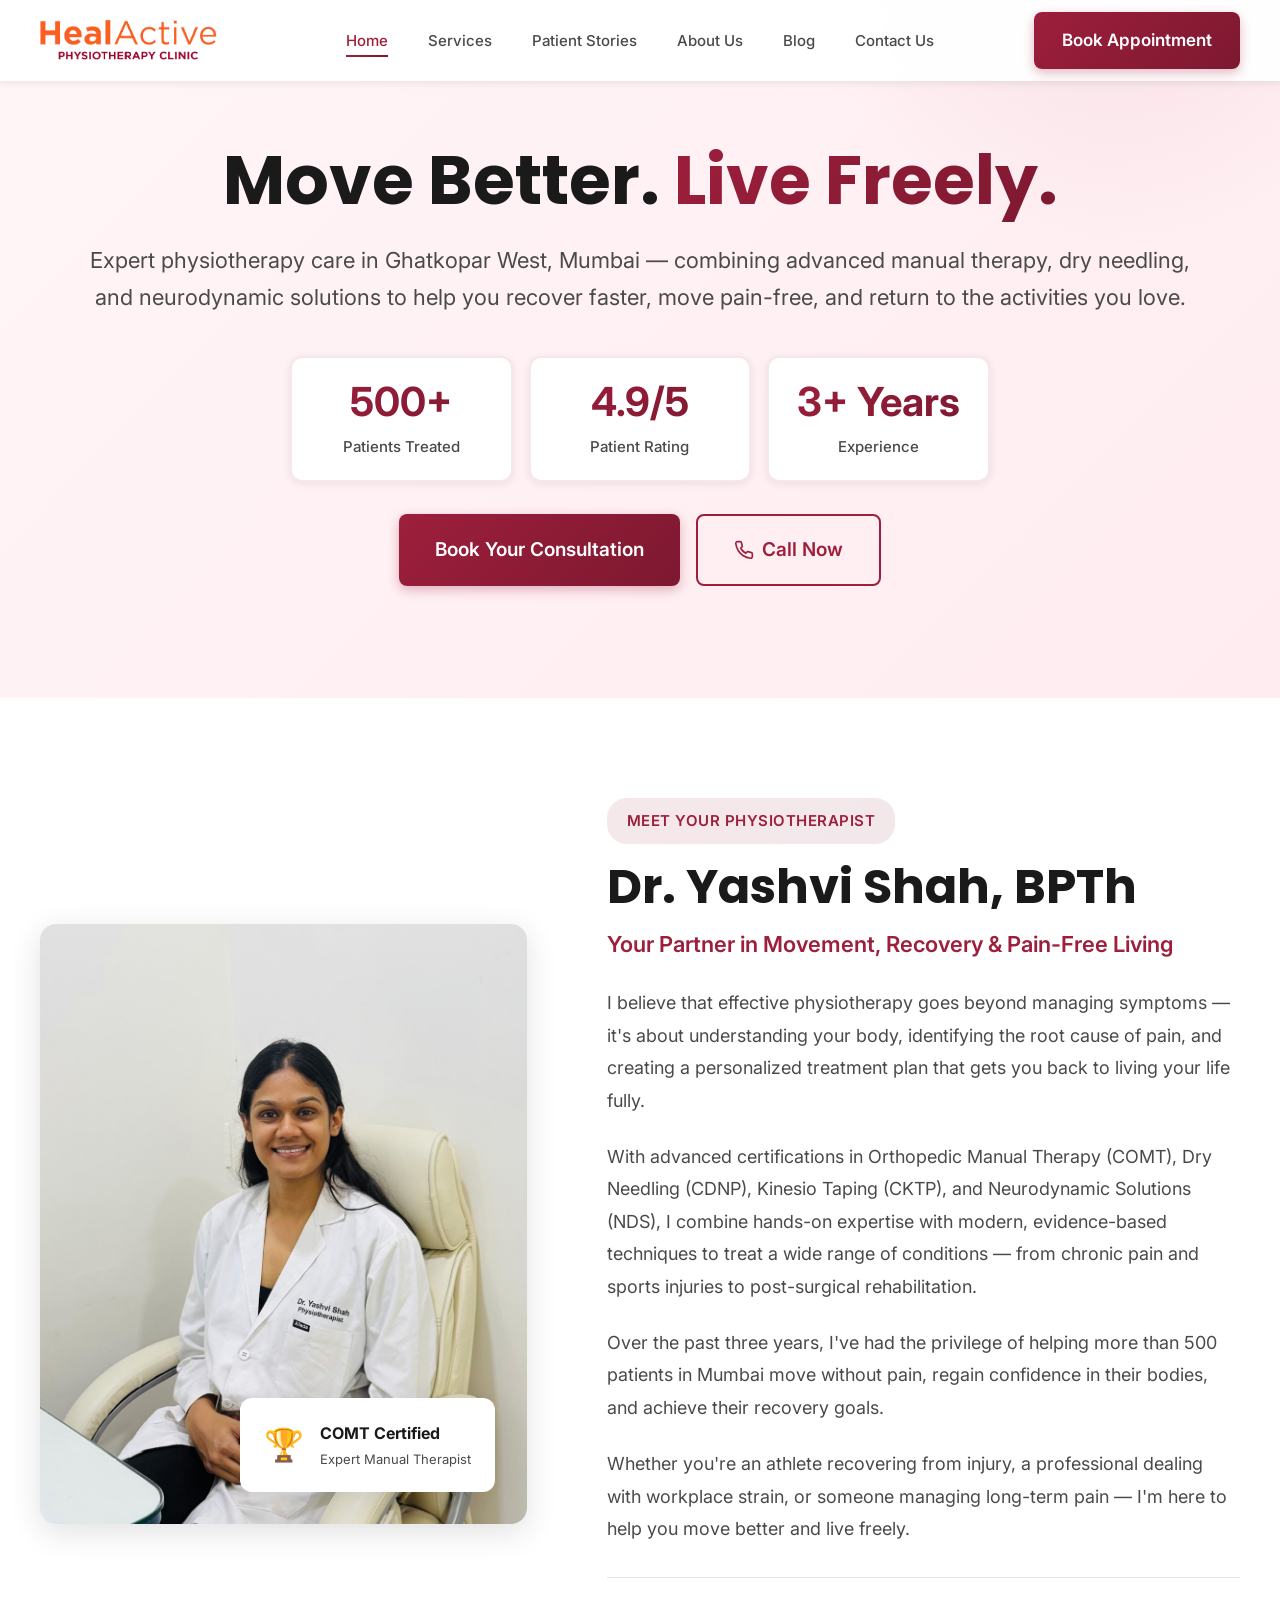
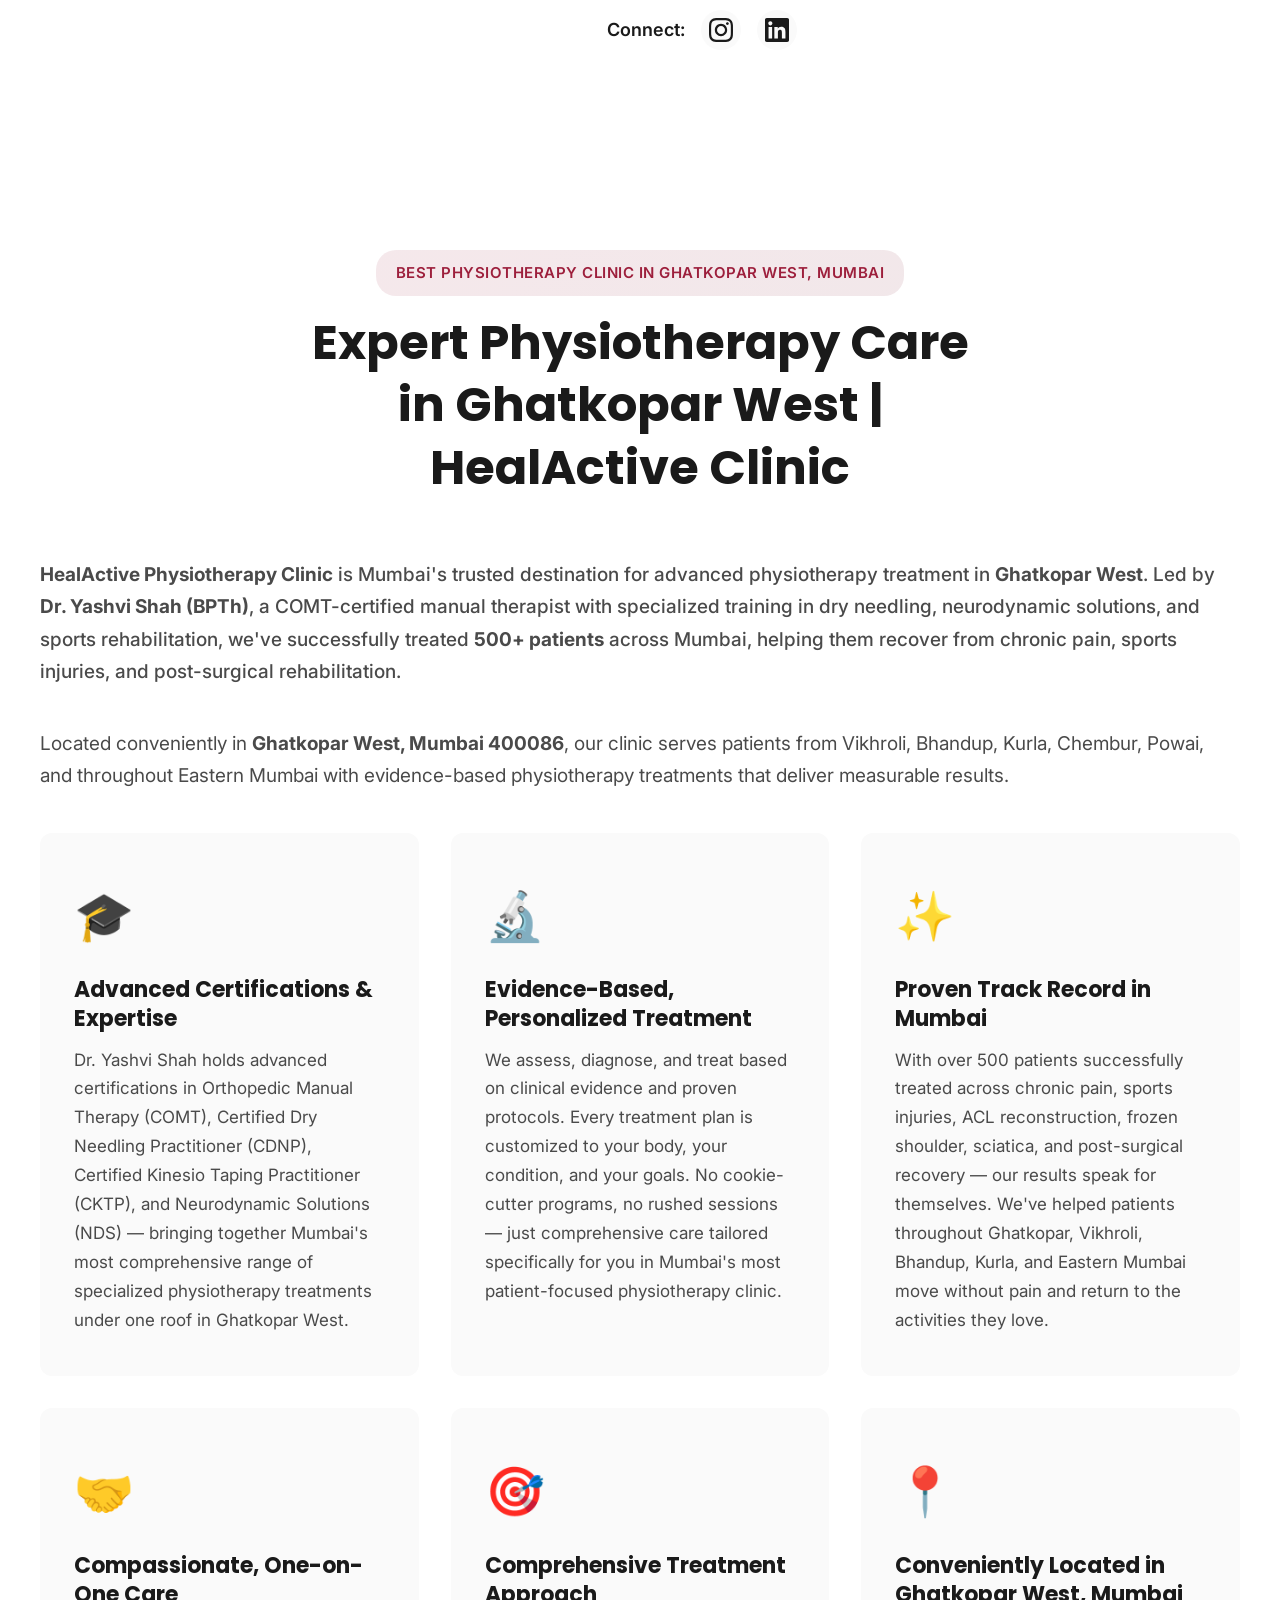
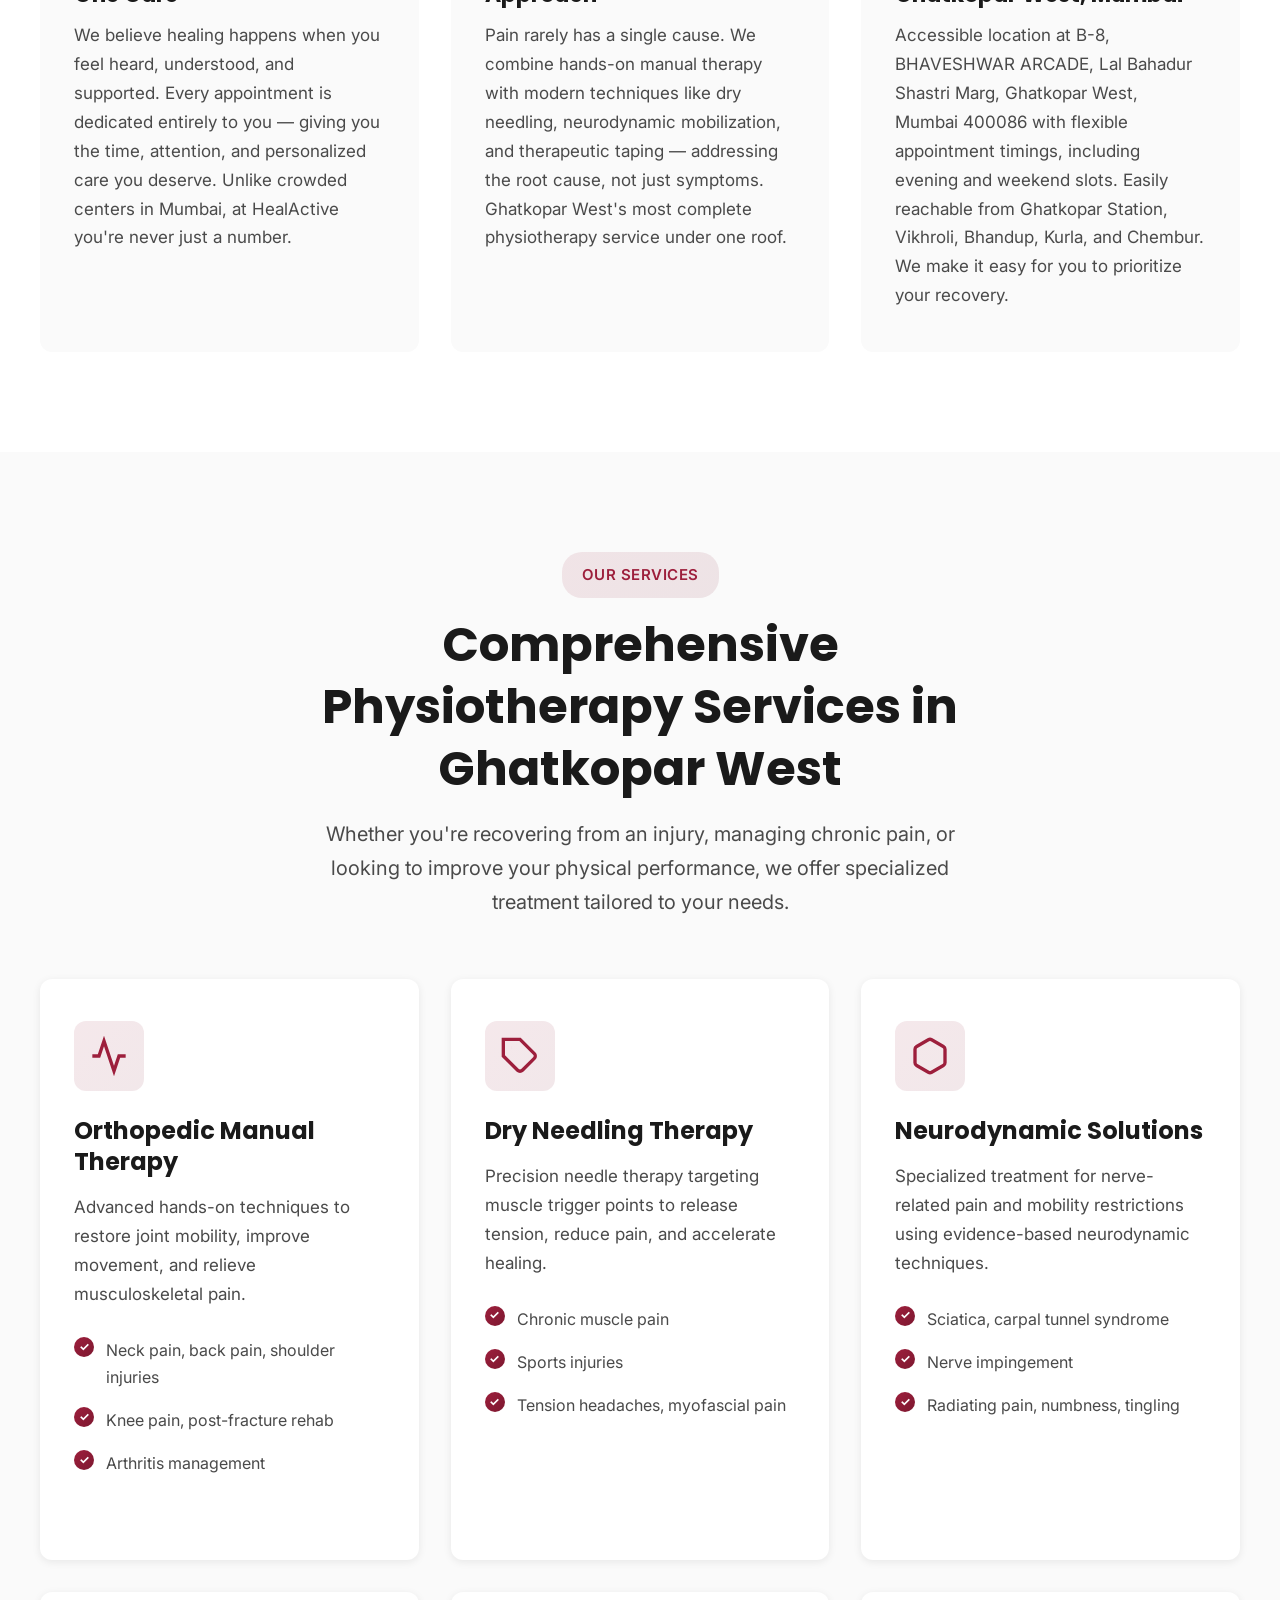
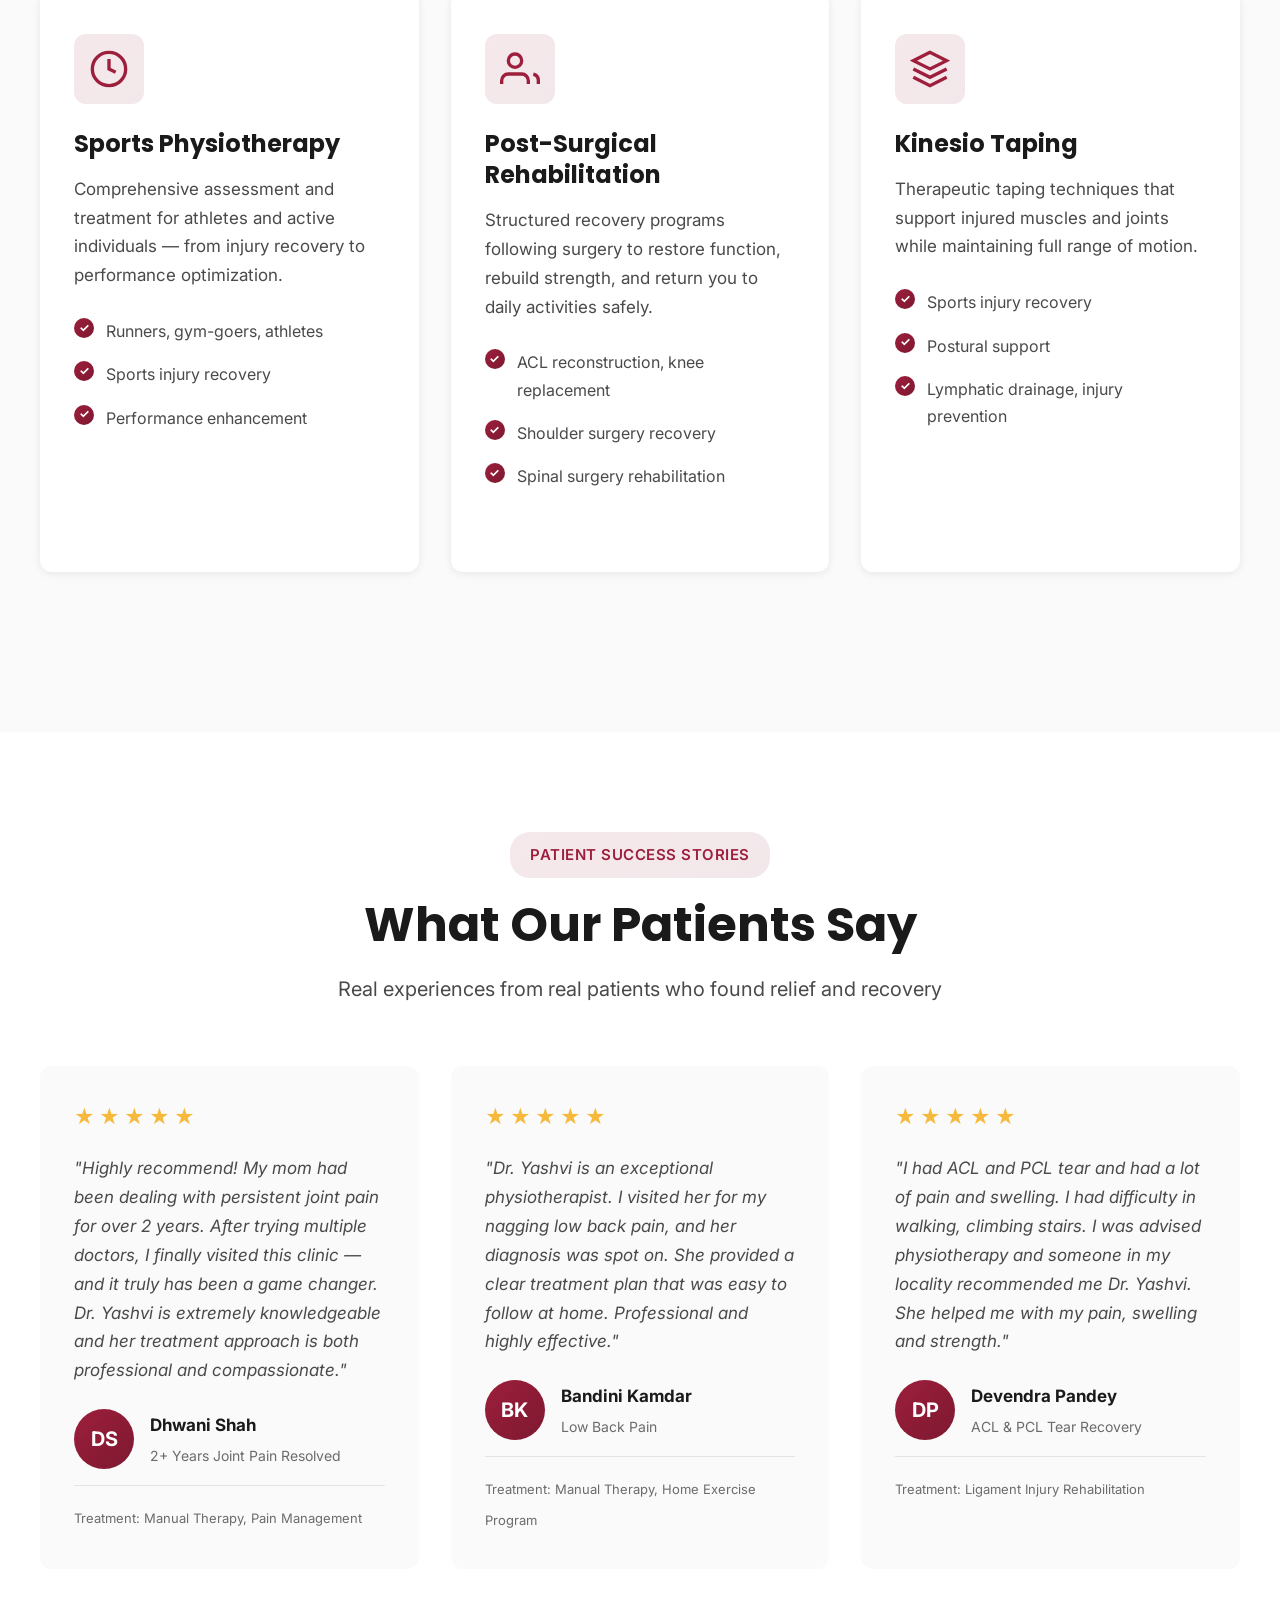
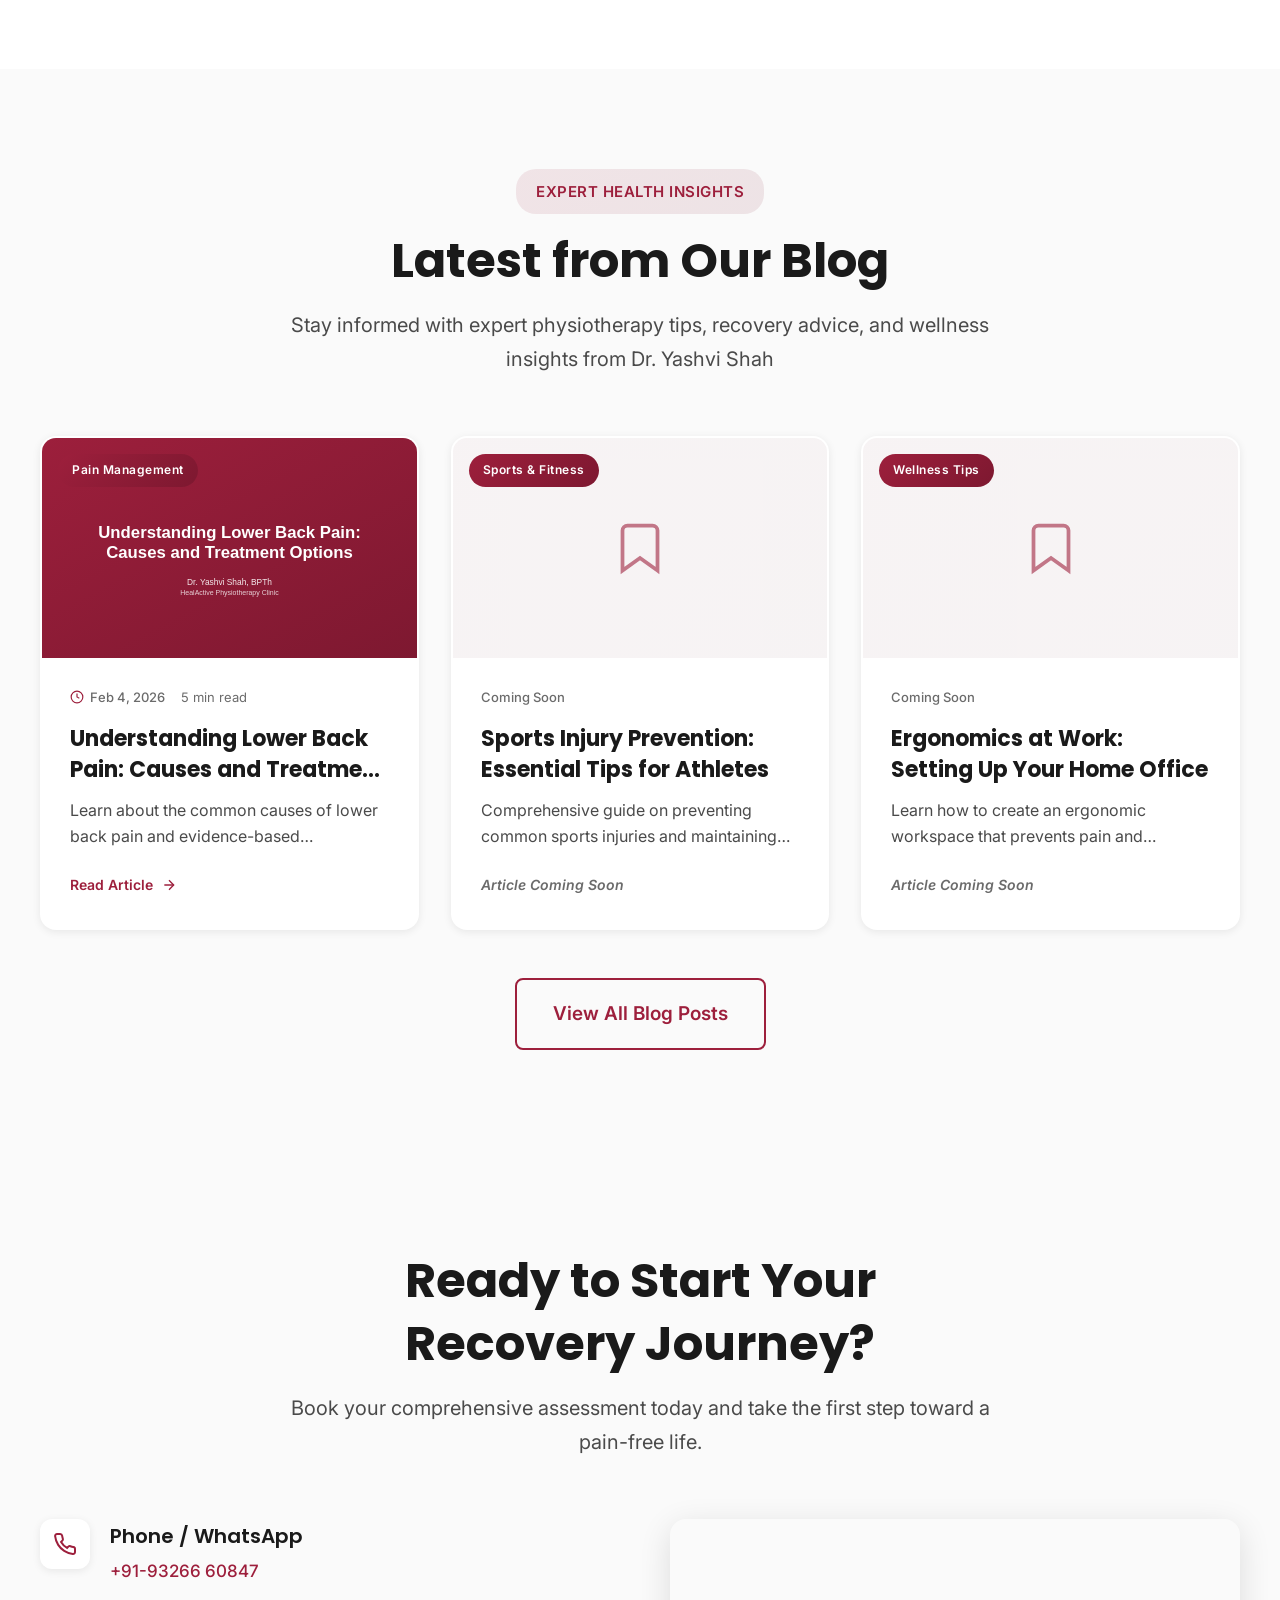
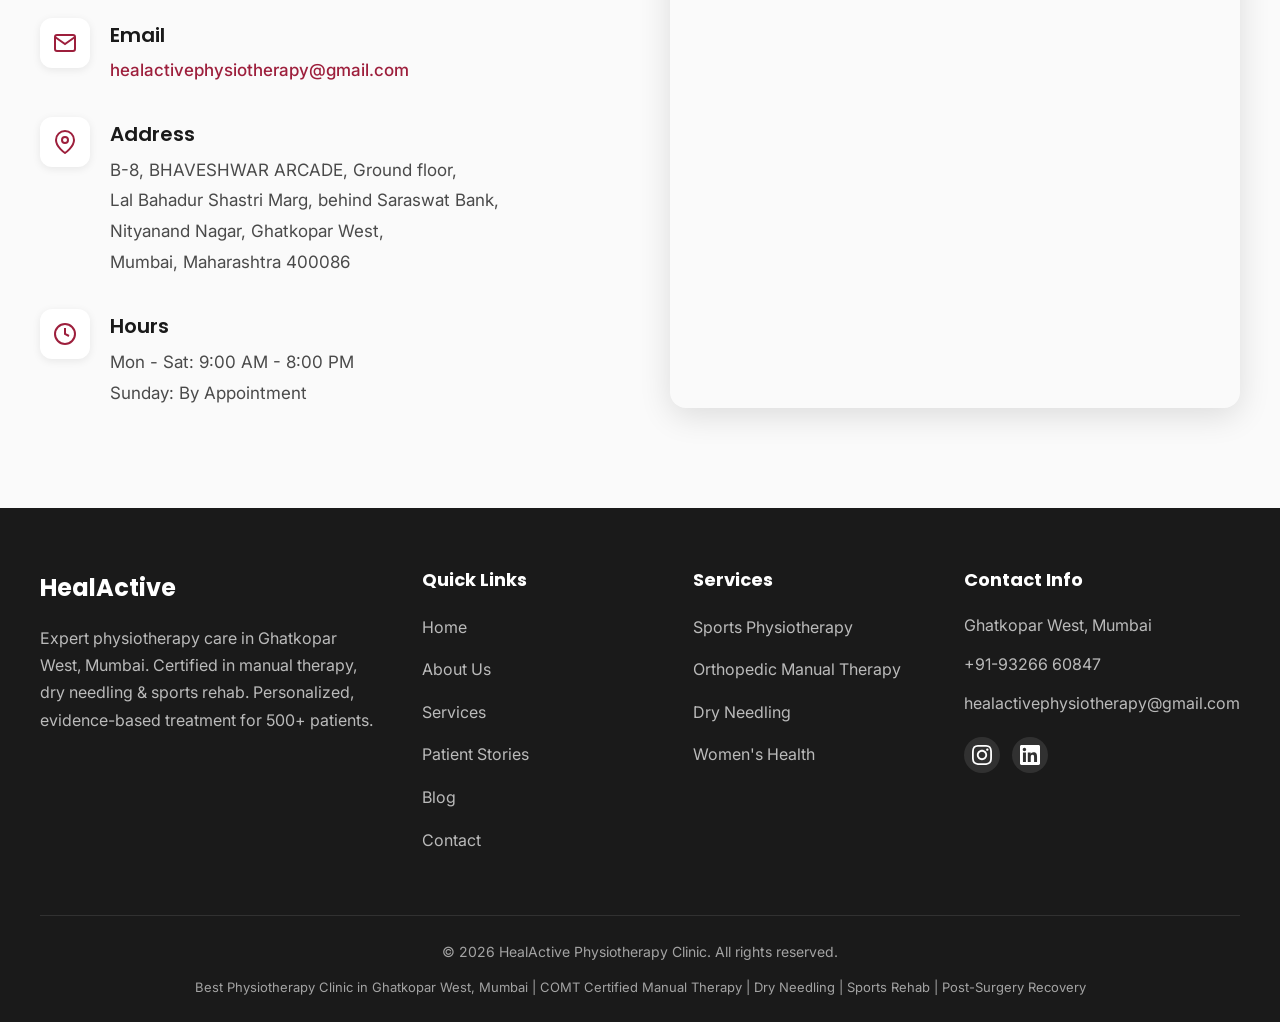
==== index.html @ 27055955 "Add files via upload" ====
<!DOCTYPE html>
<html lang="en">
<head>
    <meta charset="UTF-8">
    <meta name="viewport" content="width=device-width, initial-scale=1.0">
    <title>HealActive Physiotherapy Clinic | Expert Care in Ghatkopar East, Mumbai</title>
    <meta name="description" content="Advanced physiotherapy care in Ghatkopar East. COMT certified manual therapy, dry needling, sports rehab. Book your consultation today.">
    <link rel="stylesheet" href="style.css">
    <link rel="preconnect" href="https://fonts.googleapis.com">
    <link rel="preconnect" href="https://fonts.gstatic.com" crossorigin>
    <link href="https://fonts.googleapis.com/css2?family=Inter:wght@300;400;500;600;700&family=Poppins:wght@600;700&display=swap" rel="stylesheet">
</head>
<body>
        <!-- Header -->
    <header class="header" id="header">
        <div class="container">
            <div class="header-content">
                <div class="logo">
                    <a href="index.html">
                        <img src="healactivelogonobg.png" alt="HealActive Physiotherapy Clinic" class="logo-img">
                    </a>
                </div>
                <nav class="nav" id="nav">
                    <a href="index.html" class="nav-link active">Home</a>
                    <div class="nav-dropdown">
                        <a href="services.html" class="nav-link">Services</a>
                        <div class="dropdown-content">
                            <a href="services.html#sports">Sports Physiotherapy</a>
                            <a href="services.html#orthopedic">Orthopedic Manual Therapy</a>
                            <a href="services.html#surgical">Post-Surgical Recovery</a>
                            <a href="services.html#dry-needling">Dry Needling Therapy</a>
                            <a href="services.html#neurodynamic">Neurodynamic Solutions</a>
                            <a href="services.html#womens-health">Women's Health Program</a>
                            <a href="services.html#ergonomics">Ergonomic & Posture Correction</a>
                            <a href="services.html#senior-citizens">Senior Citizens Program</a>
                        </div>
                    </div>
                    <a href="testimonials.html" class="nav-link">Patient Stories</a>
                    <a href="about.html" class="nav-link">About Us</a>
                    <a href="blog.html" class="nav-link">Blog</a>
                    <a href="index.html#contact" class="nav-link">Contact Us</a>
                </nav>
                <a href="index.html#contact" class="btn btn-primary btn-header">Book Appointment</a>
                <button class="mobile-toggle" id="mobile-toggle" aria-label="Toggle menu">
                    <span></span>
                    <span></span>
                    <span></span>
                </button>
            </div>
        </div>
    </header>

    <!-- Hero Section -->
    <section class="hero" id="home">
        <div class="container">
            <div class="hero-content">
                <div class="hero-text">
                    <h1 class="hero-title">Move Better. <span class="gradient-text">Live Freely.</span></h1>
                    <p class="hero-subtitle">Expert physiotherapy care in Ghatkopar West, Mumbai — combining advanced manual therapy, dry needling, and neurodynamic solutions to help you recover faster, move pain-free, and return to the activities you love.</p>
                    
                    <!-- Stats Cards -->
                    <div class="hero-stats">
                        <div class="stat-card">
                            <div class="stat-value">500+</div>
                            <div class="stat-label">Patients Treated</div>
                        </div>
                        <div class="stat-card">
                            <div class="stat-value">4.9/5</div>
                            <div class="stat-label">Patient Rating</div>
                        </div>
                        <div class="stat-card">
                            <div class="stat-value">3+ Years</div>
                            <div class="stat-label">Experience</div>
                        </div>
                    </div>

                    <div class="hero-cta">
                        <a href="#contact" class="btn btn-primary btn-lg">Book Your Consultation</a>
                        <a href="tel:+919326660847" class="btn btn-outline btn-lg">
                            <svg width="20" height="20" viewBox="0 0 24 24" fill="none" stroke="currentColor" stroke-width="2">
                                <path d="M22 16.92v3a2 2 0 0 1-2.18 2 19.79 19.79 0 0 1-8.63-3.07 19.5 19.5 0 0 1-6-6 19.79 19.79 0 0 1-3.07-8.67A2 2 0 0 1 4.11 2h3a2 2 0 0 1 2 1.72 12.84 12.84 0 0 0 .7 2.81 2 2 0 0 1-.45 2.11L8.09 9.91a16 16 0 0 0 6 6l1.27-1.27a2 2 0 0 1 2.11-.45 12.84 12.84 0 0 0 2.81.7A2 2 0 0 1 22 16.92z"></path>
                            </svg>
                            Call Now
                        </a>
                    </div>
                </div>
            </div>
        </div>
    </section>

    <!-- Doctor Profile -->
    <section class="doctor" id="doctor">
        <div class="container">
            <div class="doctor-content">
                <div class="doctor-image-wrapper">
                    <div class="doctor-image">
                        <img src="doctor.jpeg" alt="Dr. Yashvi Shah - Physiotherapist" class="doctor-img">
                        <div class="doctor-badge">
                            <div class="badge-icon">🏆</div>
                            <div class="badge-content">
                                <div class="badge-title">COMT Certified</div>
                                <div class="badge-subtitle">Expert Manual Therapist</div>
                            </div>
                        </div>
                    </div>
                </div>
                <div class="doctor-info">
                    <span class="section-label">Meet Your Physiotherapist</span>
                    <h2 class="section-title">Dr. Yashvi Shah, BPTh</h2>
                    <p class="doctor-tagline">Your Partner in Movement, Recovery & Pain-Free Living</p>
                    
                    <p class="doctor-intro">I believe that effective physiotherapy goes beyond managing symptoms — it's about understanding your body, identifying the root cause of pain, and creating a personalized treatment plan that gets you back to living your life fully.</p>
                    
                    <p class="doctor-intro">With advanced certifications in Orthopedic Manual Therapy (COMT), Dry Needling (CDNP), Kinesio Taping (CKTP), and Neurodynamic Solutions (NDS), I combine hands-on expertise with modern, evidence-based techniques to treat a wide range of conditions — from chronic pain and sports injuries to post-surgical rehabilitation.</p>
                    
                    <p class="doctor-intro">Over the past three years, I've had the privilege of helping more than 500 patients in Mumbai move without pain, regain confidence in their bodies, and achieve their recovery goals.</p>
                    
                    <p class="doctor-intro">Whether you're an athlete recovering from injury, a professional dealing with workplace strain, or someone managing long-term pain — I'm here to help you move better and live freely.</p>

                    <div class="doctor-social">
                        <span>Connect:</span>
                        <a href="https://instagram.com/healactive" target="_blank" rel="noopener" class="social-link" aria-label="Instagram">
                            <svg width="24" height="24" viewBox="0 0 24 24" fill="currentColor">
                                <path d="M12 2.163c3.204 0 3.584.012 4.85.07 3.252.148 4.771 1.691 4.919 4.919.058 1.265.069 1.645.069 4.849 0 3.205-.012 3.584-.069 4.849-.149 3.225-1.664 4.771-4.919 4.919-1.266.058-1.644.07-4.85.07-3.204 0-3.584-.012-4.849-.07-3.26-.149-4.771-1.699-4.919-4.92-.058-1.265-.07-1.644-.07-4.849 0-3.204.013-3.583.07-4.849.149-3.227 1.664-4.771 4.919-4.919 1.266-.057 1.645-.069 4.849-.069zm0-2.163c-3.259 0-3.667.014-4.947.072-4.358.2-6.78 2.618-6.98 6.98-.059 1.281-.073 1.689-.073 4.948 0 3.259.014 3.668.072 4.948.2 4.358 2.618 6.78 6.98 6.98 1.281.058 1.689.072 4.948.072 3.259 0 3.668-.014 4.948-.072 4.354-.2 6.782-2.618 6.979-6.98.059-1.28.073-1.689.073-4.948 0-3.259-.014-3.667-.072-4.947-.196-4.354-2.617-6.78-6.979-6.98-1.281-.059-1.69-.073-4.949-.073zm0 5.838c-3.403 0-6.162 2.759-6.162 6.162s2.759 6.163 6.162 6.163 6.162-2.759 6.162-6.163c0-3.403-2.759-6.162-6.162-6.162zm0 10.162c-2.209 0-4-1.79-4-4 0-2.209 1.791-4 4-4s4 1.791 4 4c0 2.21-1.791 4-4 4zm6.406-11.845c-.796 0-1.441.645-1.441 1.44s.645 1.44 1.441 1.44c.795 0 1.439-.645 1.439-1.44s-.644-1.44-1.439-1.44z"/>
                            </svg>
                        </a>
                        <a href="https://linkedin.com/in/healactive" target="_blank" rel="noopener" class="social-link" aria-label="LinkedIn">
                            <svg width="24" height="24" viewBox="0 0 24 24" fill="currentColor">
                                <path d="M20.447 20.452h-3.554v-5.569c0-1.328-.027-3.037-1.852-3.037-1.853 0-2.136 1.445-2.136 2.939v5.667H9.351V9h3.414v1.561h.046c.477-.9 1.637-1.85 3.37-1.85 3.601 0 4.267 2.37 4.267 5.455v6.286zM5.337 7.433c-1.144 0-2.063-.926-2.063-2.065 0-1.138.92-2.063 2.063-2.063 1.14 0 2.064.925 2.064 2.063 0 1.139-.925 2.065-2.064 2.065zm1.782 13.019H3.555V9h3.564v11.452zM22.225 0H1.771C.792 0 0 .774 0 1.729v20.542C0 23.227.792 24 1.771 24h20.451C23.2 24 24 23.227 24 22.271V1.729C24 .774 23.2 0 22.222 0h.003z"/>
                            </svg>
                        </a>
                    </div>
                </div>
            </div>
        </div>
    </section>

    <!-- About Clinic -->
    <section class="about" id="about">
        <div class="container">
            <div class="section-header">
                <span class="section-label">Best Physiotherapy Clinic in Ghatkopar West, Mumbai</span>
                <h2 class="section-title">Expert Physiotherapy Care in Ghatkopar West | HealActive Clinic</h2>
            </div>
            <div class="about-content">
                <div class="about-text">
                    <p class="about-intro"><strong>HealActive Physiotherapy Clinic</strong> is Mumbai's trusted destination for advanced physiotherapy treatment in <strong>Ghatkopar West</strong>. Led by <strong>Dr. Yashvi Shah (BPTh)</strong>, a COMT-certified manual therapist with specialized training in dry needling, neurodynamic solutions, and sports rehabilitation, we've successfully treated <strong>500+ patients</strong> across Mumbai, helping them recover from chronic pain, sports injuries, and post-surgical rehabilitation.</p>
                    
                    <p>Located conveniently in <strong>Ghatkopar West, Mumbai 400086</strong>, our clinic serves patients from Vikhroli, Bhandup, Kurla, Chembur, Powai, and throughout Eastern Mumbai with evidence-based physiotherapy treatments that deliver measurable results.</p>
                    
                    <div class="about-features">
                        <div class="feature-card">
                            <div class="feature-icon">🎓</div>
                            <h3>Advanced Certifications & Expertise</h3>
                            <p>Dr. Yashvi Shah holds advanced certifications in Orthopedic Manual Therapy (COMT), Certified Dry Needling Practitioner (CDNP), Certified Kinesio Taping Practitioner (CKTP), and Neurodynamic Solutions (NDS) — bringing together Mumbai's most comprehensive range of specialized physiotherapy treatments under one roof in Ghatkopar West.</p>
                        </div>
                        
                        <div class="feature-card">
                            <div class="feature-icon">🔬</div>
                            <h3>Evidence-Based, Personalized Treatment</h3>
                            <p>We assess, diagnose, and treat based on clinical evidence and proven protocols. Every treatment plan is customized to your body, your condition, and your goals. No cookie-cutter programs, no rushed sessions — just comprehensive care tailored specifically for you in Mumbai's most patient-focused physiotherapy clinic.</p>
                        </div>
                        
                        <div class="feature-card">
                            <div class="feature-icon">✨</div>
                            <h3>Proven Track Record in Mumbai</h3>
                            <p>With over 500 patients successfully treated across chronic pain, sports injuries, ACL reconstruction, frozen shoulder, sciatica, and post-surgical recovery — our results speak for themselves. We've helped patients throughout Ghatkopar, Vikhroli, Bhandup, Kurla, and Eastern Mumbai move without pain and return to the activities they love.</p>
                        </div>
                        
                        <div class="feature-card">
                            <div class="feature-icon">🤝</div>
                            <h3>Compassionate, One-on-One Care</h3>
                            <p>We believe healing happens when you feel heard, understood, and supported. Every appointment is dedicated entirely to you — giving you the time, attention, and personalized care you deserve. Unlike crowded centers in Mumbai, at HealActive you're never just a number.</p>
                        </div>
                        
                        <div class="feature-card">
                            <div class="feature-icon">🎯</div>
                            <h3>Comprehensive Treatment Approach</h3>
                            <p>Pain rarely has a single cause. We combine hands-on manual therapy with modern techniques like dry needling, neurodynamic mobilization, and therapeutic taping — addressing the root cause, not just symptoms. Ghatkopar West's most complete physiotherapy service under one roof.</p>
                        </div>
                        
                        <div class="feature-card">
                            <div class="feature-icon">📍</div>
                            <h3>Conveniently Located in Ghatkopar West, Mumbai</h3>
                            <p>Accessible location at B-8, BHAVESHWAR ARCADE, Lal Bahadur Shastri Marg, Ghatkopar West, Mumbai 400086 with flexible appointment timings, including evening and weekend slots. Easily reachable from Ghatkopar Station, Vikhroli, Bhandup, Kurla, and Chembur. We make it easy for you to prioritize your recovery.</p>
                        </div>
                    </div>
                </div>
            </div>
        </div>
    </section>

    <!-- Services -->
    <section class="services" id="services">
        <div class="container">
            <div class="section-header">
                <span class="section-label">Our Services</span>
                <h2 class="section-title">Comprehensive Physiotherapy Services in Ghatkopar West</h2>
                <p class="section-description">Whether you're recovering from an injury, managing chronic pain, or looking to improve your physical performance, we offer specialized treatment tailored to your needs.</p>
            </div>
            <div class="services-grid">
                <div class="service-card">
                    <div class="service-icon">
                        <svg width="40" height="40" viewBox="0 0 24 24" fill="none" stroke="currentColor" stroke-width="2">
                            <path d="M22 12h-4l-3 9L9 3l-3 9H2"></path>
                        </svg>
                    </div>
                    <h3>Orthopedic Manual Therapy</h3>
                    <p>Advanced hands-on techniques to restore joint mobility, improve movement, and relieve musculoskeletal pain.</p>
                    <ul class="service-list">
                        <li>Neck pain, back pain, shoulder injuries</li>
                        <li>Knee pain, post-fracture rehab</li>
                        <li>Arthritis management</li>
                    </ul>
                </div>

                <div class="service-card">
                    <div class="service-icon">
                        <svg width="40" height="40" viewBox="0 0 24 24" fill="none" stroke="currentColor" stroke-width="2">
                            <path d="M20.59 13.41l-7.17 7.17a2 2 0 0 1-2.83 0L2 12V2h10l8.59 8.59a2 2 0 0 1 0 2.82z"></path>
                            <line x1="7" y1="7" x2="7.01" y2="7"></line>
                        </svg>
                    </div>
                    <h3>Dry Needling Therapy</h3>
                    <p>Precision needle therapy targeting muscle trigger points to release tension, reduce pain, and accelerate healing.</p>
                    <ul class="service-list">
                        <li>Chronic muscle pain</li>
                        <li>Sports injuries</li>
                        <li>Tension headaches, myofascial pain</li>
                    </ul>
                </div>

                <div class="service-card">
                    <div class="service-icon">
                        <svg width="40" height="40" viewBox="0 0 24 24" fill="none" stroke="currentColor" stroke-width="2">
                            <path d="M21 16V8a2 2 0 0 0-1-1.73l-7-4a2 2 0 0 0-2 0l-7 4A2 2 0 0 0 3 8v8a2 2 0 0 0 1 1.73l7 4a2 2 0 0 0 2 0l7-4A2 2 0 0 0 21 16z"></path>
                        </svg>
                    </div>
                    <h3>Neurodynamic Solutions</h3>
                    <p>Specialized treatment for nerve-related pain and mobility restrictions using evidence-based neurodynamic techniques.</p>
                    <ul class="service-list">
                        <li>Sciatica, carpal tunnel syndrome</li>
                        <li>Nerve impingement</li>
                        <li>Radiating pain, numbness, tingling</li>
                    </ul>
                </div>

                <div class="service-card">
                    <div class="service-icon">
                        <svg width="40" height="40" viewBox="0 0 24 24" fill="none" stroke="currentColor" stroke-width="2">
                            <circle cx="12" cy="12" r="10"></circle>
                            <path d="M12 6v6l4 2"></path>
                        </svg>
                    </div>
                    <h3>Sports Physiotherapy</h3>
                    <p>Comprehensive assessment and treatment for athletes and active individuals — from injury recovery to performance optimization.</p>
                    <ul class="service-list">
                        <li>Runners, gym-goers, athletes</li>
                        <li>Sports injury recovery</li>
                        <li>Performance enhancement</li>
                    </ul>
                </div>

                <div class="service-card">
                    <div class="service-icon">
                        <svg width="40" height="40" viewBox="0 0 24 24" fill="none" stroke="currentColor" stroke-width="2">
                            <path d="M17 21v-2a4 4 0 0 0-4-4H5a4 4 0 0 0-4 4v2"></path>
                            <circle cx="9" cy="7" r="4"></circle>
                            <path d="M23 21v-2a4 4 0 0 0-3-3.87"></path>
                        </svg>
                    </div>
                    <h3>Post-Surgical Rehabilitation</h3>
                    <p>Structured recovery programs following surgery to restore function, rebuild strength, and return you to daily activities safely.</p>
                    <ul class="service-list">
                        <li>ACL reconstruction, knee replacement</li>
                        <li>Shoulder surgery recovery</li>
                        <li>Spinal surgery rehabilitation</li>
                    </ul>
                </div>

                <div class="service-card">
                    <div class="service-icon">
                        <svg width="40" height="40" viewBox="0 0 24 24" fill="none" stroke="currentColor" stroke-width="2">
                            <path d="M12 2L2 7l10 5 10-5-10-5z"></path>
                            <path d="M2 17l10 5 10-5"></path>
                            <path d="M2 12l10 5 10-5"></path>
                        </svg>
                    </div>
                    <h3>Kinesio Taping</h3>
                    <p>Therapeutic taping techniques that support injured muscles and joints while maintaining full range of motion.</p>
                    <ul class="service-list">
                        <li>Sports injury recovery</li>
                        <li>Postural support</li>
                        <li>Lymphatic drainage, injury prevention</li>
                    </ul>
                </div>
            </div>
        </div>
    </section>

    <!-- Testimonials Section -->
    <section class="testimonials" id="testimonials">
        <div class="container">
            <div class="section-header">
                <span class="section-label">Patient Success Stories</span>
                <h2 class="section-title">What Our Patients Say</h2>
                <p class="section-description">Real experiences from real patients who found relief and recovery</p>
            </div>
            <div class="testimonials-grid">
                
                <!-- Review 1 -->
                <div class="testimonial-card" data-testimonial="1">
                    <div class="testimonial-rating">
                        <span class="star">★</span>
                        <span class="star">★</span>
                        <span class="star">★</span>
                        <span class="star">★</span>
                        <span class="star">★</span>
                    </div>
                    <p class="testimonial-text">"After my knee replacement surgery, I was quite anxious about the rehabilitation process, but working with Dr. Yashvi made all the difference. She is exceptionally skilled, patient, and encouraging, and from the very first session she made me feel confident about my recovery."</p>
                    <div class="testimonial-author">
                        <div class="author-avatar">SS</div>
                        <div class="author-info">
                            <div class="author-name">Shefali Shah</div>
                            <div class="author-details">Knee Replacement Recovery</div>
                        </div>
                    </div>
                    <div class="testimonial-treatment">
                        <span>Treatment: Post-Surgical Rehabilitation</span>
                    </div>
                </div>

                <!-- Review 2 -->
                <div class="testimonial-card" data-testimonial="2">
                    <div class="testimonial-rating">
                        <span class="star">★</span>
                        <span class="star">★</span>
                        <span class="star">★</span>
                        <span class="star">★</span>
                        <span class="star">★</span>
                    </div>
                    <p class="testimonial-text">"Excellent experience with Dr. Yashvi for my ACL rehab. She is extremely knowledgeable and always keeps encouraging. The exercises were effective, and I saw progress every week. I am now back to my daily routine pain-free. Highly recommend her to anyone dealing with knee injuries."</p>
                    <div class="testimonial-author">
                        <div class="author-avatar">KK</div>
                        <div class="author-info">
                            <div class="author-name">Kevin Kamdar</div>
                            <div class="author-details">ACL Rehabilitation</div>
                        </div>
                    </div>
                    <div class="testimonial-treatment">
                        <span>Treatment: Sports Physiotherapy, ACL Recovery</span>
                    </div>
                </div>

                <!-- Review 3 -->
                <div class="testimonial-card" data-testimonial="3">
                    <div class="testimonial-rating">
                        <span class="star">★</span>
                        <span class="star">★</span>
                        <span class="star">★</span>
                        <span class="star">★</span>
                        <span class="star">★</span>
                    </div>
                    <p class="testimonial-text">"Highly recommend! My mom had been dealing with persistent joint pain for over 2 years. After trying multiple doctors, I finally visited this clinic — and it truly has been a game changer. Dr. Yashvi is extremely knowledgeable and her treatment approach is both professional and compassionate."</p>
                    <div class="testimonial-author">
                        <div class="author-avatar">DS</div>
                        <div class="author-info">
                            <div class="author-name">Dhwani Shah</div>
                            <div class="author-details">2+ Years Joint Pain Resolved</div>
                        </div>
                    </div>
                    <div class="testimonial-treatment">
                        <span>Treatment: Manual Therapy, Pain Management</span>
                    </div>
                </div>

                <!-- Review 4 -->
                <div class="testimonial-card" data-testimonial="4">
                    <div class="testimonial-rating">
                        <span class="star">★</span>
                        <span class="star">★</span>
                        <span class="star">★</span>
                        <span class="star">★</span>
                        <span class="star">★</span>
                    </div>
                    <p class="testimonial-text">"I had been suffering from persistent neck pain due to continuous laptop usage leading to bad posture. Dr. Yashvi Shah helped me understand the root cause and treated it effectively. My pain has completely gone now and I'm continuing regular exercises to maintain good posture."</p>
                    <div class="testimonial-author">
                        <div class="author-avatar">RM</div>
                        <div class="author-info">
                            <div class="author-name">Riya Mehta</div>
                            <div class="author-details">Tech Neck / Posture Pain</div>
                        </div>
                    </div>
                    <div class="testimonial-treatment">
                        <span>Treatment: Ergonomic & Posture Correction</span>
                    </div>
                </div>

                <!-- Review 5 -->
                <div class="testimonial-card" data-testimonial="5">
                    <div class="testimonial-rating">
                        <span class="star">★</span>
                        <span class="star">★</span>
                        <span class="star">★</span>
                        <span class="star">★</span>
                        <span class="star">★</span>
                    </div>
                    <p class="testimonial-text">"Dr. Yashvi is an exceptional physiotherapist. I visited her for my nagging low back pain, and her diagnosis was spot on. She provided a clear treatment plan that was easy to follow at home. Professional and highly effective."</p>
                    <div class="testimonial-author">
                        <div class="author-avatar">BK</div>
                        <div class="author-info">
                            <div class="author-name">Bandini Kamdar</div>
                            <div class="author-details">Low Back Pain</div>
                        </div>
                    </div>
                    <div class="testimonial-treatment">
                        <span>Treatment: Manual Therapy, Home Exercise Program</span>
                    </div>
                </div>

                <!-- Review 6 -->
                <div class="testimonial-card" data-testimonial="6">
                    <div class="testimonial-rating">
                        <span class="star">★</span>
                        <span class="star">★</span>
                        <span class="star">★</span>
                        <span class="star">★</span>
                        <span class="star">★</span>
                    </div>
                    <p class="testimonial-text">"I highly recommend Doctor Yashvi! I came in with severe back pain, and after completing my sessions, I am now pain free and back to my normal activities. The clinic is professional, and the exercises were clearly explained. A fantastic experience!"</p>
                    <div class="testimonial-author">
                        <div class="author-avatar">MM</div>
                        <div class="author-info">
                            <div class="author-name">Moksha Mandvia</div>
                            <div class="author-details">Severe Back Pain</div>
                        </div>
                    </div>
                    <div class="testimonial-treatment">
                        <span>Treatment: Therapeutic Exercise, Pain Relief</span>
                    </div>
                </div>

                <!-- Review 7 -->
                <div class="testimonial-card" data-testimonial="7">
                    <div class="testimonial-rating">
                        <span class="star">★</span>
                        <span class="star">★</span>
                        <span class="star">★</span>
                        <span class="star">★</span>
                        <span class="star">★</span>
                    </div>
                    <p class="testimonial-text">"Visited here recently for my severe neck pain, was not able to even move my neck, within first few sessions I started feeling much better, I'm able to move my neck with ease and pain is also much reduced. I'm grateful to Dr Yashvi for her excellent care."</p>
                    <div class="testimonial-author">
                        <div class="author-avatar">FM</div>
                        <div class="author-info">
                            <div class="author-name">Fatima M</div>
                            <div class="author-details">Severe Neck Pain</div>
                        </div>
                    </div>
                    <div class="testimonial-treatment">
                        <span>Treatment: Neck Mobilization, Manual Therapy</span>
                    </div>
                </div>

                <!-- Review 8 -->
                <div class="testimonial-card" data-testimonial="8">
                    <div class="testimonial-rating">
                        <span class="star">★</span>
                        <span class="star">★</span>
                        <span class="star">★</span>
                        <span class="star">★</span>
                        <span class="star">★</span>
                    </div>
                    <p class="testimonial-text">"I had ACL and PCL tear and had a lot of pain and swelling. I had difficulty in walking, climbing stairs. I was advised physiotherapy and someone in my locality recommended me Dr. Yashvi. She helped me with my pain, swelling and strength."</p>
                    <div class="testimonial-author">
                        <div class="author-avatar">DP</div>
                        <div class="author-info">
                            <div class="author-name">Devendra Pandey</div>
                            <div class="author-details">ACL & PCL Tear Recovery</div>
                        </div>
                    </div>
                    <div class="testimonial-treatment">
                        <span>Treatment: Ligament Injury Rehabilitation</span>
                    </div>
                </div>

                <!-- Review 9 -->
                <div class="testimonial-card" data-testimonial="9">
                    <div class="testimonial-rating">
                        <span class="star">★</span>
                        <span class="star">★</span>
                        <span class="star">★</span>
                        <span class="star">★</span>
                        <span class="star">★</span>
                    </div>
                    <p class="testimonial-text">"I recently visited this place for my shoulder pain. I feared it to be frozen shoulder but under the consultation of Dr. Yashvi Shah & her correct judgment of the situation I was assured that the condition I was going through was not frozen shoulder and with proper treatment I could recover completely."</p>
                    <div class="testimonial-author">
                        <div class="author-avatar">PT</div>
                        <div class="author-info">
                            <div class="author-name">Pravin Thakkar</div>
                            <div class="author-details">Shoulder Pain</div>
                        </div>
                    </div>
                    <div class="testimonial-treatment">
                        <span>Treatment: Shoulder Assessment & Treatment</span>
                    </div>
                </div>

                <!-- Review 10 -->
                <div class="testimonial-card" data-testimonial="10">
                    <div class="testimonial-rating">
                        <span class="star">★</span>
                        <span class="star">★</span>
                        <span class="star">★</span>
                        <span class="star">★</span>
                        <span class="star">★</span>
                    </div>
                    <p class="testimonial-text">"Dr. Yashvi is an excellent physiotherapist with fine skills. At HealActive physiotherapy clinic she treats patients with utmost empathy, professionalism and gives her best efforts for your care! I had great results when I visited her clinic for my back pain."</p>
                    <div class="testimonial-author">
                        <div class="author-avatar">DJ</div>
                        <div class="author-info">
                            <div class="author-name">Dhanashree Joshi</div>
                            <div class="author-details">Back Pain</div>
                        </div>
                    </div>
                    <div class="testimonial-treatment">
                        <span>Treatment: Back Pain Relief</span>
                    </div>
                </div>

            </div>
        </div>
    </section>

    <!-- Latest Blog Posts Section -->
    <section class="homepage-blog" id="blog-preview">
        <div class="container">
            <div class="section-header">
                <span class="section-label">Expert Health Insights</span>
                <h2 class="section-title">Latest from Our Blog</h2>
                <p class="section-description">Stay informed with expert physiotherapy tips, recovery advice, and wellness insights from Dr. Yashvi Shah</p>
            </div>
            <div class="homepage-blog-grid">
                
                <!-- Blog Post 1 -->
                <article class="homepage-blog-card reveal-on-scroll">
                    <a href="blogs/understanding-lower-back-pain.html" class="homepage-blog-link">
                        <div class="homepage-blog-image">
                            <img src="images/blog-lower-back-pain.svg" alt="Understanding Lower Back Pain">
                            <div class="blog-category-tag">Pain Management</div>
                        </div>
                        <div class="homepage-blog-content">
                            <div class="homepage-blog-meta">
                                <span class="blog-date-small">
                                    <svg width="14" height="14" viewBox="0 0 24 24" fill="none" stroke="currentColor" stroke-width="2">
                                        <circle cx="12" cy="12" r="10"></circle>
                                        <polyline points="12 6 12 12 16 14"></polyline>
                                    </svg>
                                    Feb 4, 2026
                                </span>
                                <span class="blog-read-small">5 min read</span>
                            </div>
                            <h3 class="homepage-blog-title">Understanding Lower Back Pain: Causes and Treatment Options</h3>
                            <p class="homepage-blog-excerpt">Learn about the common causes of lower back pain and evidence-based physiotherapy treatments that provide lasting relief.</p>
                            <span class="homepage-blog-cta">
                                Read Article
                                <svg width="16" height="16" viewBox="0 0 24 24" fill="none" stroke="currentColor" stroke-width="2">
                                    <line x1="5" y1="12" x2="19" y2="12"></line>
                                    <polyline points="12 5 19 12 12 19"></polyline>
                                </svg>
                            </span>
                        </div>
                    </a>
                </article>

                <!-- Blog Post 2 - Placeholder -->
                <article class="homepage-blog-card reveal-on-scroll blog-coming-soon">
                    <div class="homepage-blog-image">
                        <div class="blog-placeholder-img">
                            <svg width="60" height="60" viewBox="0 0 24 24" fill="none" stroke="currentColor" stroke-width="1.5">
                                <path d="M19 21l-7-5-7 5V5a2 2 0 0 1 2-2h10a2 2 0 0 1 2 2z"></path>
                            </svg>
                        </div>
                        <div class="blog-category-tag">Sports & Fitness</div>
                    </div>
                    <div class="homepage-blog-content">
                        <div class="homepage-blog-meta">
                            <span class="blog-date-small">Coming Soon</span>
                        </div>
                        <h3 class="homepage-blog-title">Sports Injury Prevention: Essential Tips for Athletes</h3>
                        <p class="homepage-blog-excerpt">Comprehensive guide on preventing common sports injuries and maintaining peak performance.</p>
                        <span class="homepage-blog-cta coming-soon-text">Article Coming Soon</span>
                    </div>
                </article>

                <!-- Blog Post 3 - Placeholder -->
                <article class="homepage-blog-card reveal-on-scroll blog-coming-soon">
                    <div class="homepage-blog-image">
                        <div class="blog-placeholder-img">
                            <svg width="60" height="60" viewBox="0 0 24 24" fill="none" stroke="currentColor" stroke-width="1.5">
                                <path d="M19 21l-7-5-7 5V5a2 2 0 0 1 2-2h10a2 2 0 0 1 2 2z"></path>
                            </svg>
                        </div>
                        <div class="blog-category-tag">Wellness Tips</div>
                    </div>
                    <div class="homepage-blog-content">
                        <div class="homepage-blog-meta">
                            <span class="blog-date-small">Coming Soon</span>
                        </div>
                        <h3 class="homepage-blog-title">Ergonomics at Work: Setting Up Your Home Office</h3>
                        <p class="homepage-blog-excerpt">Learn how to create an ergonomic workspace that prevents pain and improves productivity.</p>
                        <span class="homepage-blog-cta coming-soon-text">Article Coming Soon</span>
                    </div>
                </article>

            </div>
            <div class="homepage-blog-footer">
                <a href="blog.html" class="btn btn-outline btn-lg">View All Blog Posts</a>
            </div>
        </div>
    </section>

    <!-- Contact & Location -->
    <section class="contact" id="contact">
        <div class="container">
            <div class="contact-intro">
                <h2 class="contact-title">Ready to Start Your Recovery Journey?</h2>
                <p class="contact-subtitle">Book your comprehensive assessment today and take the first step toward a pain-free life.</p>
            </div>
            <div class="contact-layout">
                <div class="contact-grid">
                    <div class="contact-item">
                        <div class="contact-item-icon">
                            <svg width="24" height="24" viewBox="0 0 24 24" fill="none" stroke="currentColor" stroke-width="2">
                                <path d="M22 16.92v3a2 2 0 0 1-2.18 2 19.79 19.79 0 0 1-8.63-3.07 19.5 19.5 0 0 1-6-6 19.79 19.79 0 0 1-3.07-8.67A2 2 0 0 1 4.11 2h3a2 2 0 0 1 2 1.72 12.84 12.84 0 0 0 .7 2.81 2 2 0 0 1-.45 2.11L8.09 9.91a16 16 0 0 0 6 6l1.27-1.27a2 2 0 0 1 2.11-.45 12.84 12.84 0 0 0 2.81.7A2 2 0 0 1 22 16.92z"></path>
                            </svg>
                        </div>
                        <div class="contact-item-content">
                            <h3>Phone / WhatsApp</h3>
                            <a href="tel:+919326660847">+91-93266 60847</a>
                        </div>
                    </div>

                    <div class="contact-item">
                        <div class="contact-item-icon">
                            <svg width="24" height="24" viewBox="0 0 24 24" fill="none" stroke="currentColor" stroke-width="2">
                                <path d="M4 4h16c1.1 0 2 .9 2 2v12c0 1.1-.9 2-2 2H4c-1.1 0-2-.9-2-2V6c0-1.1.9-2 2-2z"></path>
                                <polyline points="22,6 12,13 2,6"></polyline>
                            </svg>
                        </div>
                        <div class="contact-item-content">
                            <h3>Email</h3>
                            <a href="mailto:healactivephysiotherapy@gmail.com">healactivephysiotherapy@gmail.com</a>
                        </div>
                    </div>

                    <div class="contact-item">
                        <div class="contact-item-icon">
                            <svg width="24" height="24" viewBox="0 0 24 24" fill="none" stroke="currentColor" stroke-width="2">
                                <path d="M21 10c0 7-9 13-9 13s-9-6-9-13a9 9 0 0 1 18 0z"></path>
                                <circle cx="12" cy="10" r="3"></circle>
                            </svg>
                        </div>
                        <div class="contact-item-content">
                            <h3>Address</h3>
                            <p>B-8, BHAVESHWAR ARCADE, Ground floor,<br>Lal Bahadur Shastri Marg, behind Saraswat Bank,<br>Nityanand Nagar, Ghatkopar West,<br>Mumbai, Maharashtra 400086</p>
                        </div>
                    </div>

                    <div class="contact-item">
                        <div class="contact-item-icon">
                            <svg width="24" height="24" viewBox="0 0 24 24" fill="none" stroke="currentColor" stroke-width="2">
                                <circle cx="12" cy="12" r="10"></circle>
                                <path d="M12 6v6l4 2"></path>
                            </svg>
                        </div>
                        <div class="contact-item-content">
                            <h3>Hours</h3>
                            <p>Mon - Sat: 9:00 AM - 8:00 PM<br>Sunday: By Appointment</p>
                        </div>
                    </div>
                </div>

                <div class="map-section">
                    <div class="map-container">
                        <iframe src="https://www.google.com/maps/embed?pb=!1m18!1m12!1m3!1d7540.767919928966!2d72.9063589902255!3d19.090804561017336!2m3!1f0!2f0!3f0!3m2!1i1024!2i768!4f13.1!3m3!1m2!1s0x3be7c72d13cbb661%3A0xc7f398930458b936!2sHealActive%20Physiotherapy%20Clinic!5e0!3m2!1sen!2sin!4v1768501195195!5m2!1sen!2sin" width="100%" height="100%" style="border:0;" allowfullscreen="" loading="lazy" referrerpolicy="no-referrer-when-downgrade"></iframe>
                    </div>
                </div>
            </div>
        </div>
    </section>

    <!-- Footer -->
    <footer class="footer">
        <div class="container">
            <div class="footer-content">
                <div class="footer-col">
                    <div class="footer-logo">
                        <div class="footer-logo-text">HealActive</div>
                    </div>
                    <p class="footer-about">Expert physiotherapy care in Ghatkopar West, Mumbai. Certified in manual therapy, dry needling & sports rehab. Personalized, evidence-based treatment for 500+ patients.</p>
                </div>
                <div class="footer-col">
                    <h4>Quick Links</h4>
                    <ul class="footer-links">
                        <li><a href="index.html">Home</a></li>
                        <li><a href="about.html">About Us</a></li>
                        <li><a href="services.html">Services</a></li>
                        <li><a href="testimonials.html">Patient Stories</a></li>
                        <li><a href="blog.html">Blog</a></li>
                        <li><a href="index.html#contact">Contact</a></li>
                    </ul>
                </div>
                <div class="footer-col">
                    <h4>Services</h4>
                    <ul class="footer-links">
                        <li><a href="services.html#sports">Sports Physiotherapy</a></li>
                        <li><a href="services.html#orthopedic">Orthopedic Manual Therapy</a></li>
                        <li><a href="services.html#dry-needling">Dry Needling</a></li>
                        <li><a href="services.html#womens-health">Women's Health</a></li>
                    </ul>
                </div>
                <div class="footer-col">
                    <h4>Contact Info</h4>
                    <ul class="footer-contact">
                        <li>Ghatkopar West, Mumbai</li>
                        <li><a href="tel:+919326660847">+91-93266 60847</a></li>
                        <li><a href="mailto:healactivephysiotherapy@gmail.com">healactivephysiotherapy@gmail.com</a></li>
                    </ul>
                    <div class="footer-social">
                        <a href="https://instagram.com/healactive" target="_blank" rel="noopener" aria-label="Instagram">
                            <svg width="20" height="20" viewBox="0 0 24 24" fill="currentColor">
                                <path d="M12 2.163c3.204 0 3.584.012 4.85.07 3.252.148 4.771 1.691 4.919 4.919.058 1.265.069 1.645.069 4.849 0 3.205-.012 3.584-.069 4.849-.149 3.225-1.664 4.771-4.919 4.919-1.266.058-1.644.07-4.85.07-3.204 0-3.584-.012-4.849-.07-3.26-.149-4.771-1.699-4.919-4.92-.058-1.265-.07-1.644-.07-4.849 0-3.204.013-3.583.07-4.849.149-3.227 1.664-4.771 4.919-4.919 1.266-.057 1.645-.069 4.849-.069zm0-2.163c-3.259 0-3.667.014-4.947.072-4.358.2-6.78 2.618-6.98 6.98-.059 1.281-.073 1.689-.073 4.948 0 3.259.014 3.668.072 4.948.2 4.358 2.618 6.78 6.98 6.98 1.281.058 1.689.072 4.948.072 3.259 0 3.668-.014 4.948-.072 4.354-.2 6.782-2.618 6.979-6.98.059-1.28.073-1.689.073-4.948 0-3.259-.014-3.667-.072-4.947-.196-4.354-2.617-6.78-6.979-6.98-1.281-.059-1.69-.073-4.949-.073zm0 5.838c-3.403 0-6.162 2.759-6.162 6.162s2.759 6.163 6.162 6.163 6.162-2.759 6.162-6.163c0-3.403-2.759-6.162-6.162-6.162zm0 10.162c-2.209 0-4-1.79-4-4 0-2.209 1.791-4 4-4s4 1.791 4 4c0 2.21-1.791 4-4 4zm6.406-11.845c-.796 0-1.441.645-1.441 1.44s.645 1.44 1.441 1.44c.795 0 1.439-.645 1.439-1.44s-.644-1.44-1.439-1.44z"/>
                            </svg>
                        </a>
                        <a href="https://linkedin.com/in/healactive" target="_blank" rel="noopener" aria-label="LinkedIn">
                            <svg width="20" height="20" viewBox="0 0 24 24" fill="currentColor">
                                <path d="M20.447 20.452h-3.554v-5.569c0-1.328-.027-3.037-1.852-3.037-1.853 0-2.136 1.445-2.136 2.939v5.667H9.351V9h3.414v1.561h.046c.477-.9 1.637-1.85 3.37-1.85 3.601 0 4.267 2.37 4.267 5.455v6.286zM5.337 7.433c-1.144 0-2.063-.926-2.063-2.065 0-1.138.92-2.063 2.063-2.063 1.14 0 2.064.925 2.064 2.063 0 1.139-.925 2.065-2.064 2.065zm1.782 13.019H3.555V9h3.564v11.452zM22.225 0H1.771C.792 0 0 .774 0 1.729v20.542C0 23.227.792 24 1.771 24h20.451C23.2 24 24 23.227 24 22.271V1.729C24 .774 23.2 0 22.222 0h.003z"/>
                            </svg>
                        </a>
                    </div>
                </div>
            </div>
            <div class="footer-bottom">
                <p>&copy; 2026 HealActive Physiotherapy Clinic. All rights reserved.</p>
                <p class="footer-seo">Best Physiotherapy Clinic in Ghatkopar West, Mumbai | COMT Certified Manual Therapy | Dry Needling | Sports Rehab | Post-Surgery Recovery</p>
            </div>
        </div>
    </footer>

    <script src="script.js"></script>
</body>
</html>
---- style.css ----
/* Root Variables */
:root {
    --primary-gradient: linear-gradient(135deg, #9d1f3c 0%, #7d1830 100%);
    --primary-color: #9d1f3c;
    --primary-dark: #7d1830;
    --primary-light: #b8234a;
    --secondary-color: #f6b93b;
    --text-dark: #1a1a1a;
    --text-gray: #4a4a4a;
    --text-light: #6b6b6b;
    --bg-light: #fafafa;
    --bg-white: #ffffff;
    --border-color: #e5e5e5;
    --shadow-sm: 0 2px 8px rgba(0, 0, 0, 0.08);
    --shadow-md: 0 4px 16px rgba(0, 0, 0, 0.1);
    --shadow-lg: 0 8px 32px rgba(0, 0, 0, 0.12);
    --radius-sm: 8px;
    --radius-md: 12px;
    --radius-lg: 16px;
    --transition: all 0.25s cubic-bezier(0.4, 0, 0.2, 1); /* Reduced from 0.3s */
}

/* Reset & Base Styles */
* {
    margin: 0;
    padding: 0;
    box-sizing: border-box;
}

html {
    scroll-behavior: smooth;
}

body {
    font-family: 'Inter', -apple-system, BlinkMacSystemFont, 'Segoe UI', sans-serif;
    color: var(--text-dark);
    line-height: 1.7;
    font-size: 18px;
    background-color: var(--bg-white);
    overflow-x: hidden;
    opacity: 0;
    transition: opacity 0.3s ease; /* Reduced from 0.5s */
}

body.page-fade-in {
    opacity: 1;
}

body.page-fade-out {
    opacity: 0;
}

/* Scroll reveal animation */
.reveal-on-scroll {
    opacity: 0;
    transform: translateY(30px);
    transition: opacity 0.6s ease, transform 0.6s ease;
}

.reveal-on-scroll.reveal-active {
    opacity: 1;
    transform: translateY(0);
}

/* Hero fade-in animation */
.hero-text,
.hero-image {
    opacity: 0;
    transform: translateY(20px);
    transition: opacity 0.5s ease, transform 0.5s ease; /* Reduced from 0.8s */
}

.hero-text.hero-fade-in,
.hero-image.hero-fade-in {
    opacity: 1;
    transform: translateY(0);
}

h1, h2, h3, h4, h5, h6 {
    font-family: 'Poppins', sans-serif;
    font-weight: 700;
    line-height: 1.3;
    color: var(--text-dark);
}

a {
    text-decoration: none;
    color: inherit;
    transition: var(--transition);
}

img {
    max-width: 100%;
    display: block;
}

.container {
    max-width: 1400px;
    margin: 0 auto;
    padding: 0 40px;
}

.container-narrow {
    max-width: 900px;
    margin: 0 auto;
    padding: 0 40px;
}

/* Header */
.header {
    position: fixed;
    top: 0;
    left: 0;
    right: 0;
    background: rgba(255, 255, 255, 0.95);
    backdrop-filter: blur(10px);
    box-shadow: var(--shadow-sm);
    z-index: 1000;
    transition: var(--transition);
}

.header.scrolled {
    box-shadow: var(--shadow-md);
}

.header-content {
    display: flex;
    align-items: center;
    justify-content: space-between;
    padding: 12px 0;
}

.logo {
    display: flex;
    align-items: center;
}

.logo a {
    display: flex;
    align-items: center;
    text-decoration: none;
}

.logo-img {
    height: 40px;
    width: auto;
    display: block;
    transition: var(--transition);
}

.logo-img:hover {
    opacity: 0.8;
    transform: scale(1.02);
}

.logo-text {
    font-family: 'Poppins', sans-serif;
    font-size: 28px;
    font-weight: 700;
    color: var(--text-dark);
    letter-spacing: -0.5px;
}

.nav {
    display: flex;
    align-items: center;
    gap: 40px;
    position: absolute;
    left: 50%;
    transform: translateX(-50%);
}

.nav-link {
    font-size: 15px;
    font-weight: 500;
    color: var(--text-gray);
    position: relative;
    transition: var(--transition);
}

.nav-link.active,
.nav-link:hover {
    color: var(--primary-color);
}

.nav-link::after {
    content: '';
    position: absolute;
    bottom: -4px;
    left: 0;
    width: 0;
    height: 2px;
    background: var(--primary-gradient);
    transition: var(--transition);
}

.nav-link.active::after,
.nav-link:hover::after {
    width: 100%;
}

.btn-header {
    padding: 10px 24px;
    font-size: 14px;
}

.mobile-toggle {
    display: none;
    flex-direction: column;
    gap: 5px;
    background: none;
    border: none;
    cursor: pointer;
    padding: 8px;
}

.mobile-toggle span {
    width: 25px;
    height: 3px;
    background: var(--text-dark);
    border-radius: 2px;
    transition: var(--transition);
}

/* Buttons */
.btn {
    display: inline-flex;
    align-items: center;
    gap: 8px;
    padding: 12px 24px;
    border-radius: var(--radius-sm);
    font-weight: 600;
    font-size: 15px;
    cursor: pointer;
    border: none;
    transition: var(--transition);
    text-align: center;
    justify-content: center;
}

.btn-primary {
    background: var(--primary-gradient);
    color: white;
    box-shadow: 0 4px 12px rgba(157, 31, 60, 0.3);
}

.btn-primary:hover {
    transform: translateY(-2px);
    box-shadow: 0 6px 20px rgba(157, 31, 60, 0.4);
}

.btn-outline {
    background: transparent;
    color: var(--primary-color);
    border: 2px solid var(--primary-color);
}

.btn-outline:hover {
    background: var(--primary-gradient);
    color: white;
    border-color: transparent;
}

.btn-lg {
    padding: 16px 32px;
    font-size: 16px;
}

/* Hero Section */
.hero {
    padding: 140px 0 80px;
    background: linear-gradient(135deg, #fff5f7 0%, #ffecf0 100%);
    position: relative;
    overflow: hidden;
}

.hero::before {
    content: '';
    position: absolute;
    top: -50%;
    right: -10%;
    width: 600px;
    height: 600px;
    background: radial-gradient(circle, rgba(157, 31, 60, 0.08) 0%, transparent 70%);
    border-radius: 50%;
}

.hero-content {
    max-width: 1100px;
    margin: 0 auto;
    text-align: center;
    position: relative;
    z-index: 1;
}

.hero-title {
    font-size: 56px;
    font-weight: 700;
    margin-bottom: 20px;
    line-height: 1.2;
}

.gradient-text {
    background: var(--primary-gradient);
    -webkit-background-clip: text;
    -webkit-text-fill-color: transparent;
    background-clip: text;
}

.hero-subtitle {
    font-size: 18px;
    color: var(--text-gray);
    margin-bottom: 40px;
    line-height: 1.7;
}

/* Hero Stats Cards */
.hero-stats {
    display: grid;
    grid-template-columns: repeat(3, 1fr);
    gap: 16px;
    margin-bottom: 32px;
    max-width: 700px;
    margin-left: auto;
    margin-right: auto;
}

.stat-card {
    background: white;
    padding: 20px;
    border-radius: var(--radius-md);
    text-align: center;
    box-shadow: var(--shadow-sm);
    border: 2px solid rgba(157, 31, 60, 0.1);
    transition: all 0.2s ease; /* Faster transition for hover */
}

.stat-card:hover {
    transform: translateY(-4px);
    box-shadow: var(--shadow-md);
    border-color: var(--primary-color);
}

.stat-value {
    font-size: 32px;
    font-weight: 700;
    background: var(--primary-gradient);
    -webkit-background-clip: text;
    -webkit-text-fill-color: transparent;
    background-clip: text;
    line-height: 1.2;
    margin-bottom: 8px;
}

.stat-label {
    font-size: 13px;
    color: var(--text-gray);
    font-weight: 500;
}

.hero-cta {
    display: flex;
    gap: 16px;
    margin-bottom: 32px;
    flex-wrap: wrap;
    justify-content: center;
}

.contact-link {
    display: flex;
    align-items: center;
    gap: 8px;
    color: var(--text-gray);
    font-size: 14px;
}

.contact-link svg {
    color: var(--primary-color);
}

.contact-link:hover {
    color: var(--primary-color);
}

.hero-image {
    position: relative;
    display: flex;
    align-items: center;
    justify-content: center;
}

.hero-logo-container {
    width: 100%;
    max-width: 450px;
    background: white;
    padding: 60px;
    border-radius: var(--radius-lg);
    box-shadow: var(--shadow-lg);
    display: flex;
    align-items: center;
    justify-content: center;
}

.hero-logo {
    width: 100%;
    height: auto;
    max-width: 350px;
}

.hero-img {
    width: 100%;
    height: 550px;
    object-fit: cover;
    border-radius: var(--radius-lg);
    box-shadow: var(--shadow-lg);
}

/* Testimonials Section */
.testimonials {
    padding: 100px 0;
    background: white;
}

.testimonials-grid {
    display: grid;
    grid-template-columns: repeat(3, 1fr);
    gap: 32px;
}

.testimonial-card {
    background: var(--bg-light);
    padding: 32px;
    border-radius: var(--radius-md);
    transition: var(--transition);
    border: 2px solid transparent;
}

.testimonial-card:hover {
    transform: translateY(-8px);
    box-shadow: var(--shadow-lg);
    border-color: var(--primary-color);
    background: white;
}

.testimonial-rating {
    display: flex;
    gap: 4px;
    margin-bottom: 20px;
}

.star {
    color: #f6b93b;
    font-size: 20px;
}

.testimonial-text {
    color: var(--text-gray);
    font-size: 16px;
    line-height: 1.7;
    margin-bottom: 24px;
    font-style: italic;
}

.testimonial-author {
    display: flex;
    align-items: center;
    gap: 16px;
    margin-bottom: 16px;
}

.author-avatar {
    width: 50px;
    height: 50px;
    background: var(--primary-gradient);
    color: white;
    border-radius: 50%;
    display: flex;
    align-items: center;
    justify-content: center;
    font-weight: 700;
    font-size: 16px;
    flex-shrink: 0;
}

.author-name {
    font-weight: 600;
    color: var(--text-dark);
    font-size: 16px;
}

.author-details {
    font-size: 13px;
    color: var(--text-light);
    margin-top: 2px;
}

.testimonial-treatment {
    padding-top: 16px;
    border-top: 1px solid var(--border-color);
}

.testimonial-treatment span {
    font-size: 13px;
    color: var(--text-light);
    font-style: normal;
}

/* About Section */
.about {
    padding: 100px 0;
    background: white;
}

/* Section Styles */
.section-header {
    text-align: center;
    max-width: 700px;
    margin: 0 auto 60px;
}

.section-label {
    display: inline-block;
    padding: 8px 16px;
    background: linear-gradient(135deg, rgba(157, 31, 60, 0.1) 0%, rgba(125, 24, 48, 0.1) 100%);
    color: var(--primary-color);
    border-radius: 20px;
    font-size: 14px;
    font-weight: 600;
    text-transform: uppercase;
    letter-spacing: 0.5px;
    margin-bottom: 16px;
}

.section-title {
    font-size: 42px;
    margin-bottom: 16px;
}

.section-description {
    font-size: 18px;
    color: var(--text-gray);
}

.about-intro {
    font-size: 20px;
    font-weight: 500;
    color: var(--text-dark);
    margin-bottom: 24px;
    line-height: 1.7;
}

.about-text p {
    color: var(--text-gray);
    margin-bottom: 40px;
    font-size: 17px;
}

.about-features {
    display: grid;
    grid-template-columns: repeat(3, 1fr);
    gap: 32px;
    margin-top: 40px;
}

.feature-card {
    padding: 40px 32px;
    background: var(--bg-light);
    border-radius: var(--radius-md);
    text-align: left;
    transition: all 0.2s ease;
    border: 2px solid transparent;
}

.feature-card:hover {
    transform: translateY(-4px);
    box-shadow: var(--shadow-md);
    border-color: var(--primary-color);
}

.feature-icon {
    font-size: 48px;
    margin-bottom: 20px;
    display: block;
}

.feature-card h3 {
    font-size: 20px;
    margin-bottom: 12px;
    color: var(--text-dark);
}

.feature-card p {
    color: var(--text-gray);
    font-size: 15px;
    line-height: 1.7;
    margin: 0;
}

/* Services Section */
.services {
    padding: 100px 0;
    background: var(--bg-light);
}

.services-grid {
    display: grid;
    grid-template-columns: repeat(3, 1fr);
    gap: 32px;
    margin-bottom: 60px;
}

.service-card {
    background: white;
    padding: 40px 32px;
    border-radius: var(--radius-md);
    box-shadow: var(--shadow-sm);
    transition: all 0.2s ease;
    border: 2px solid transparent;
}

.service-card:hover {
    transform: translateY(-8px);
    box-shadow: var(--shadow-lg);
    border-color: var(--primary-color);
}

.service-icon {
    width: 70px;
    height: 70px;
    background: linear-gradient(135deg, rgba(157, 31, 60, 0.1) 0%, rgba(125, 24, 48, 0.1) 100%);
    border-radius: var(--radius-md);
    display: flex;
    align-items: center;
    justify-content: center;
    margin-bottom: 24px;
}

.service-icon svg {
    color: var(--primary-color);
}

.service-card h3 {
    font-size: 22px;
    margin-bottom: 16px;
    color: var(--text-dark);
}

.service-card > p {
    color: var(--text-gray);
    margin-bottom: 20px;
    line-height: 1.7;
}

.service-list {
    list-style: none;
    padding-left: 0;
}

.service-list li {
    padding: 8px 0 8px 28px;
    color: var(--text-light);
    font-size: 15px;
    position: relative;
}

.service-list li::before {
    content: '✓';
    position: absolute;
    left: 0;
    color: white;
    background: var(--primary-gradient);
    width: 20px;
    height: 20px;
    border-radius: 50%;
    display: flex;
    align-items: center;
    justify-content: center;
    font-size: 12px;
    font-weight: bold;
}

/* Doctor Section */
.doctor {
    padding: 100px 0;
    background: white;
}

.doctor-content {
    display: grid;
    grid-template-columns: 1fr 1.3fr;
    gap: 80px;
    align-items: center;
}

.doctor-image-wrapper {
    position: relative;
}

.doctor-image {
    position: relative;
}

.doctor-img {
    width: 100%;
    height: 600px;
    object-fit: cover;
    border-radius: var(--radius-lg);
    box-shadow: var(--shadow-lg);
}

.doctor-badge {
    position: absolute;
    bottom: 32px;
    right: 32px;
    background: white;
    padding: 20px 24px;
    border-radius: var(--radius-md);
    box-shadow: var(--shadow-lg);
    display: flex;
    align-items: center;
    gap: 16px;
}

.badge-icon {
    font-size: 32px;
}

.badge-title {
    font-size: 16px;
    font-weight: 700;
    color: var(--text-dark);
}

.badge-subtitle {
    font-size: 13px;
    color: var(--text-gray);
}

.doctor-info .section-label {
    margin-bottom: 12px;
}

.doctor-info .section-title {
    font-size: 36px;
    margin-bottom: 8px;
}

.doctor-tagline {
    font-size: 18px;
    color: var(--primary-color);
    font-weight: 600;
    margin-bottom: 24px;
}

.doctor-intro {
    color: var(--text-gray);
    font-size: 16px;
    line-height: 1.8;
    margin-bottom: 24px;
}

.doctor-social {
    display: flex;
    align-items: center;
    gap: 16px;
    margin-top: 32px;
    padding-top: 32px;
    border-top: 1px solid var(--border-color);
}

.doctor-social span {
    font-weight: 600;
    color: var(--text-dark);
}

.social-link {
    width: 40px;
    height: 40px;
    background: var(--bg-light);
    border-radius: 50%;
    display: flex;
    align-items: center;
    justify-content: center;
    transition: var(--transition);
}

.social-link:hover {
    background: var(--primary-gradient);
    color: white;
    transform: translateY(-4px);
}

/* Contact Section */
.contact {
    padding: 100px 0;
    background: var(--bg-light);
}

.contact-intro {
    text-align: center;
    max-width: 700px;
    margin: 0 auto 60px;
}

.contact-title {
    font-size: 42px;
    font-weight: 700;
    color: var(--text-dark);
    margin-bottom: 16px;
    line-height: 1.3;
}

.contact-subtitle {
    font-size: 18px;
    color: var(--text-gray);
    line-height: 1.7;
}

.contact-layout {
    display: grid;
    grid-template-columns: 1fr 1fr;
    gap: 60px;
    align-items: start;
}

.contact-grid {
    display: flex;
    flex-direction: column;
    gap: 32px;
}

.contact-item {
    display: flex;
    align-items: flex-start;
    gap: 20px;
    padding: 0;
}

.contact-item-icon {
    width: 50px;
    height: 50px;
    background: white;
    border-radius: 12px;
    display: flex;
    align-items: center;
    justify-content: center;
    flex-shrink: 0;
    box-shadow: 0 2px 8px rgba(0, 0, 0, 0.08);
}

.contact-item-icon svg {
    color: var(--primary-color);
}

.contact-item-content {
    flex: 1;
    padding-top: 4px;
}

.contact-item-content h3 {
    font-size: 18px;
    font-weight: 600;
    color: var(--text-dark);
    margin-bottom: 8px;
}

.contact-item-content a {
    display: block;
    color: var(--primary-color);
    font-size: 16px;
    font-weight: 500;
    text-decoration: none;
    transition: var(--transition);
}

.contact-item-content a:hover {
    color: var(--primary-dark);
}

.contact-item-content p {
    color: var(--text-gray);
    font-size: 15px;
    line-height: 1.8;
    margin: 0;
}

.map-section {
    height: 100%;
    min-height: 450px;
}

.map-container {
    width: 100%;
    height: 100%;
    border-radius: var(--radius-lg);
    overflow: hidden;
    box-shadow: var(--shadow-lg);
}

/* Footer */
.footer {
    background: var(--text-dark);
    color: white;
    padding: 60px 0 24px;
}

.footer-content {
    display: grid;
    grid-template-columns: 1.5fr 1fr 1fr 1fr;
    gap: 48px;
    margin-bottom: 48px;
}

.footer-logo-text {
    font-family: 'Poppins', sans-serif;
    font-size: 24px;
    font-weight: 700;
    color: white;
    margin-bottom: 16px;
}

.footer-about {
    color: rgba(255, 255, 255, 0.7);
    font-size: 15px;
    line-height: 1.7;
}

.footer-col h4 {
    font-size: 18px;
    margin-bottom: 20px;
    color: white;
}

.footer-links {
    list-style: none;
}

.footer-links li {
    margin-bottom: 12px;
}

.footer-links a {
    color: rgba(255, 255, 255, 0.7);
    font-size: 15px;
}

.footer-links a:hover {
    color: var(--primary-color);
    padding-left: 4px;
}

.footer-contact {
    list-style: none;
}

.footer-contact li {
    margin-bottom: 12px;
    color: rgba(255, 255, 255, 0.7);
    font-size: 15px;
}

.footer-contact a:hover {
    color: var(--primary-color);
}

.footer-social {
    display: flex;
    gap: 12px;
    margin-top: 20px;
}

.footer-social a {
    width: 36px;
    height: 36px;
    background: rgba(255, 255, 255, 0.1);
    border-radius: 50%;
    display: flex;
    align-items: center;
    justify-content: center;
    transition: var(--transition);
}

.footer-social a:hover {
    background: var(--primary-gradient);
    transform: translateY(-4px);
}

.footer-bottom {
    border-top: 1px solid rgba(255, 255, 255, 0.1);
    padding-top: 24px;
    text-align: center;
}

.footer-bottom p {
    color: rgba(255, 255, 255, 0.6);
    font-size: 14px;
}

.footer-seo {
    margin-top: 12px;
    font-size: 13px !important;
}

/* Page Hero (About/Services pages) */
.page-hero {
    background: linear-gradient(135deg, var(--primary-color) 0%, var(--primary-dark) 100%);
    color: white;
    padding: 120px 0 80px;
    text-align: center;
    margin-top: 70px;
    opacity: 0;
    animation: fadeInDown 0.6s ease forwards;
}

@keyframes fadeInDown {
    from {
        opacity: 0;
        transform: translateY(-20px);
    }
    to {
        opacity: 1;
        transform: translateY(0);
    }
}

.page-hero h1 {
    color: white;
    margin-bottom: 16px;
    font-size: 48px;
}

.page-hero p {
    font-size: 20px;
    max-width: 600px;
    margin: 0 auto;
    opacity: 0.95;
}

/* About Page Styles */
.about-intro-page {
    padding: 100px 0;
    background: white;
}

.about-page-content {
    display: grid;
    grid-template-columns: 1fr 1.5fr;
    gap: 60px;
    align-items: start;
}

.about-page-image {
    position: relative;
}

.about-page-img {
    width: 100%;
    height: 500px;
    object-fit: cover;
    border-radius: var(--radius-lg);
    box-shadow: var(--shadow-lg);
}

.credentials-badge {
    position: absolute;
    bottom: -20px;
    left: 50%;
    transform: translateX(-50%);
    background: white;
    padding: 16px 24px;
    border-radius: var(--radius-md);
    box-shadow: var(--shadow-md);
    display: flex;
    flex-direction: column;
    align-items: center;
    gap: 4px;
    text-align: center;
}

.credentials-badge span {
    font-size: 14px;
    font-weight: 600;
    color: var(--primary-color);
}

.about-page-text h2 {
    margin-bottom: 24px;
    font-size: 36px;
}

.about-page-text p {
    font-size: 17px;
    line-height: 1.8;
    color: var(--text-gray);
    margin-bottom: 20px;
}

.story-section {
    padding: 100px 0;
    background: var(--bg-light);
}

.story-content {
    max-width: 900px;
    margin: 0 auto;
}

.story-content h2 {
    text-align: center;
    margin-bottom: 40px;
    font-size: 36px;
}

.story-content p {
    font-size: 17px;
    line-height: 1.8;
    color: var(--text-gray);
    margin-bottom: 20px;
}

/* Clinical Experience Timeline */
.experience {
    padding: 100px 0;
    background: white;
}

.timeline {
    max-width: 900px;
    margin: 60px auto 0;
    position: relative;
}

.timeline::before {
    content: '';
    position: absolute;
    left: 30px;
    top: 0;
    bottom: 0;
    width: 3px;
    background: linear-gradient(180deg, var(--primary-color) 0%, var(--primary-light) 100%);
}

.timeline-item {
    position: relative;
    padding-left: 80px;
    margin-bottom: 50px;
}

.timeline-item:last-child {
    margin-bottom: 0;
}

.timeline-dot {
    position: absolute;
    left: 20px;
    top: 0;
    width: 24px;
    height: 24px;
    background: white;
    border: 4px solid var(--primary-color);
    border-radius: 50%;
    box-shadow: 0 0 0 4px rgba(157, 31, 60, 0.1);
    z-index: 1;
}

.timeline-content {
    background: var(--bg-light);
    padding: 32px;
    border-radius: var(--radius-md);
    box-shadow: var(--shadow-sm);
    transition: var(--transition);
    border: 2px solid transparent;
}

.timeline-content:hover {
    box-shadow: var(--shadow-md);
    border-color: var(--primary-color);
    transform: translateY(-4px);
}

.timeline-date {
    display: inline-block;
    font-size: 14px;
    font-weight: 600;
    color: white;
    background: var(--primary-gradient);
    padding: 6px 16px;
    border-radius: 20px;
    margin-bottom: 12px;
}

.timeline-content h3 {
    font-size: 22px;
    margin-bottom: 8px;
    color: var(--text-dark);
}

.timeline-role {
    font-size: 16px;
    font-weight: 600;
    color: var(--primary-color);
    margin-bottom: 12px;
    display: block;
}

.timeline-content p {
    color: var(--text-gray);
    font-size: 15px;
    line-height: 1.7;
    margin-bottom: 0;
}

.qualifications {
    padding: 100px 0;
    background: white;
}

.qualifications-grid {
    display: grid;
    grid-template-columns: repeat(auto-fit, minmax(300px, 1fr));
    gap: 32px;
    margin-top: 40px;
}

.qualification-card {
    background: var(--bg-light);
    border: 2px solid transparent;
    border-radius: var(--radius-md);
    padding: 40px 32px;
    text-align: center;
    transition: var(--transition);
}

.qualification-card:hover {
    box-shadow: var(--shadow-md);
    border-color: var(--primary-color);
    transform: translateY(-4px);
}

.qual-icon {
    font-size: 48px;
    margin-bottom: 20px;
    display: block;
}

.qualification-card h3 {
    font-size: 20px;
    margin-bottom: 12px;
    color: var(--text-dark);
}

.qualification-card p {
    color: var(--text-gray);
    font-size: 15px;
    line-height: 1.7;
    margin-bottom: 16px;
}

.qual-institution {
    display: block;
    font-size: 14px;
    color: var(--text-light);
    font-style: italic;
}

.philosophy {
    padding: 100px 0;
    background: var(--bg-light);
}

.philosophy-content {
    max-width: 1100px;
    margin: 0 auto;
}

.philosophy-content h2 {
    text-align: center;
    margin-bottom: 60px;
    font-size: 36px;
}

.philosophy-grid {
    display: grid;
    grid-template-columns: repeat(auto-fit, minmax(300px, 1fr));
    gap: 32px;
}

.philosophy-item {
    background: white;
    padding: 32px;
    border-radius: var(--radius-md);
    border: 2px solid transparent;
    transition: var(--transition);
}

.philosophy-item:hover {
    border-color: var(--primary-color);
    box-shadow: var(--shadow-md);
    transform: translateY(-4px);
}

.philosophy-item h3 {
    color: var(--primary-color);
    margin-bottom: 12px;
    font-size: 20px;
}

.philosophy-item p {
    color: var(--text-gray);
    font-size: 15px;
    line-height: 1.7;
}

.cta-section {
    padding: 100px 0;
    background: linear-gradient(135deg, rgba(157, 31, 60, 0.05) 0%, rgba(125, 24, 48, 0.05) 100%);
}

.cta-content {
    text-align: center;
    max-width: 700px;
    margin: 0 auto;
}

.cta-content h2 {
    margin-bottom: 16px;
    font-size: 36px;
}

.cta-content p {
    font-size: 18px;
    color: var(--text-gray);
    margin-bottom: 32px;
}

.cta-buttons {
    display: flex;
    gap: 16px;
    justify-content: center;
    flex-wrap: wrap;
}

/* Services Page Styles */
.services-intro {
    padding: 80px 0;
    background: var(--bg-light);
}

.intro-content {
    max-width: 900px;
    margin: 0 auto;
    text-align: center;
}

.intro-content h2 {
    margin-bottom: 20px;
    font-size: 36px;
}

.intro-content p {
    font-size: 18px;
    color: var(--text-gray);
    line-height: 1.8;
}

.service-detail {
    padding: 100px 0;
    background: white;
}

.service-detail.alt-bg {
    background: var(--bg-light);
}

.service-detail-content {
    display: grid;
    grid-template-columns: 1.5fr 1fr;
    gap: 60px;
    align-items: start;
}

.service-badge {
    display: inline-block;
    background: linear-gradient(135deg, rgba(246, 185, 59, 0.2) 0%, rgba(157, 31, 60, 0.2) 100%);
    color: var(--primary-color);
    padding: 8px 16px;
    border-radius: 50px;
    font-size: 13px;
    font-weight: 600;
    margin-bottom: 16px;
}

.service-intro {
    font-size: 20px;
    color: var(--text-dark);
    margin-bottom: 32px;
    font-weight: 500;
    line-height: 1.6;
}

.service-detail-text h2 {
    margin-bottom: 20px;
    font-size: 36px;
}

.service-detail-text h3 {
    margin-top: 40px;
    margin-bottom: 16px;
    font-size: 24px;
    color: var(--text-dark);
}

.service-detail-text p {
    font-size: 17px;
    line-height: 1.8;
    color: var(--text-gray);
    margin-bottom: 20px;
}

.service-list {
    list-style: none;
    margin-bottom: 32px;
    padding-left: 0;
}

.service-list li {
    padding: 8px 0 8px 32px;
    color: var(--text-gray);
    font-size: 16px;
    position: relative;
    line-height: 1.7;
}

.service-list li::before {
    content: '✓';
    position: absolute;
    left: 0;
    color: white;
    background: var(--primary-gradient);
    width: 20px;
    height: 20px;
    border-radius: 50%;
    display: flex;
    align-items: center;
    justify-content: center;
    font-size: 12px;
    font-weight: bold;
}

.service-detail-text .btn {
    margin-top: 32px;
}

.service-detail-sidebar {
    position: sticky;
    top: 100px;
    display: flex;
    flex-direction: column;
    gap: 24px;
}

.sidebar-card {
    background: white;
    border: 2px solid var(--border-color);
    border-radius: var(--radius-md);
    padding: 32px;
    transition: var(--transition);
}

.service-detail.alt-bg .sidebar-card {
    background: white;
}

.sidebar-card:hover {
    border-color: var(--primary-color);
    box-shadow: var(--shadow-sm);
}

.sidebar-card h4 {
    margin-bottom: 20px;
    font-size: 20px;
    color: var(--primary-color);
}

.sidebar-card ul {
    list-style: none;
    padding-left: 0;
}

.sidebar-card ul li {
    margin-bottom: 12px;
    padding-left: 28px;
    position: relative;
    color: var(--text-gray);
    font-size: 15px;
}

.sidebar-card ul li::before {
    content: '✓';
    position: absolute;
    left: 0;
    color: var(--secondary-color);
    font-weight: bold;
    font-size: 16px;
}

.sidebar-card.success-story {
    background: linear-gradient(135deg, rgba(246, 185, 59, 0.1) 0%, rgba(157, 31, 60, 0.05) 100%);
    border-color: var(--secondary-color);
}

.sidebar-card.success-story p {
    font-style: italic;
    margin-bottom: 16px;
    color: var(--text-gray);
    font-size: 15px;
}

.sidebar-card.success-story strong {
    color: var(--primary-color);
    font-size: 14px;
}

/* Responsive Design */
@media (max-width: 1024px) {
    .nav {
        position: static;
        transform: none;
    }

    .hero-content,
    .doctor-content,
    .about-page-content,
    .service-detail-layout {
        grid-template-columns: 1fr;
        gap: 40px;
    }

    .hero-image,
    .doctor-image-wrapper,
    .about-page-image {
        order: -1;
    }

    .services-grid,
    .about-features,
    .testimonials-grid,
    .qualifications-grid,
    .philosophy-grid {
        grid-template-columns: repeat(2, 1fr);
    }

    .timeline::before {
        left: 15px;
    }

    .timeline-item {
        padding-left: 60px;
    }

    .timeline-dot {
        left: 5px;
        width: 20px;
        height: 20px;
    }

    .contact-layout {
        grid-template-columns: 1fr;
        gap: 40px;
    }

    .footer-content {
        grid-template-columns: repeat(2, 1fr);
        gap: 32px;
    }

    .service-detail-sidebar {
        position: static;
    }
}

@media (max-width: 768px) {
    .nav {
        position: fixed;
        top: 70px;
        left: 0;
        right: 0;
        background: white;
        flex-direction: column;
        padding: 24px;
        box-shadow: var(--shadow-lg);
        transform: translateY(-120%);
        opacity: 0;
        transition: var(--transition);
        gap: 16px;
    }

    .nav.active {
        transform: translateY(0);
        opacity: 1;
    }

    .btn-header {
        display: none;
    }

    .mobile-toggle {
        display: flex;
    }

    .mobile-toggle.active span:nth-child(1) {
        transform: rotate(45deg) translate(7px, 7px);
    }

    .mobile-toggle.active span:nth-child(2) {
        opacity: 0;
    }

    .mobile-toggle.active span:nth-child(3) {
        transform: rotate(-45deg) translate(7px, -7px);
    }

    .logo-img {
        height: 32px;
    }

    .hero {
        padding: 100px 0 60px;
    }

    .hero-title {
        font-size: 36px;
    }

    .hero-stats {
        grid-template-columns: 1fr;
        gap: 12px;
    }

    .section-title,
    .contact-title,
    .page-hero h1,
    .about-page-text h2,
    .story-content h2,
    .philosophy-content h2,
    .service-detail-main h2,
    .cta-content h2 {
        font-size: 32px;
    }

    .page-hero {
        padding: 100px 0 60px;
    }

    .page-hero p {
        font-size: 18px;
    }

    .hero-img,
    .doctor-img,
    .about-page-img {
        height: 400px;
    }

    .hero-logo-container {
        padding: 40px;
        max-width: 350px;
    }

    .hero-logo {
        max-width: 250px;
    }

    .services-grid,
    .about-features,
    .testimonials-grid,
    .qualifications-grid,
    .philosophy-grid {
        grid-template-columns: 1fr;
    }

    .footer-content {
        grid-template-columns: 1fr;
    }

    .hero-cta,
    .cta-buttons {
        flex-direction: column;
    }

    .btn-lg {
        width: 100%;
    }

    .contact-intro {
        text-align: center;
    }

    .contact-layout {
        grid-template-columns: 1fr;
    }

    .map-section {
        min-height: 350px;
    }

    .credentials-badge {
        position: static;
        transform: none;
        margin-top: 20px;
    }

    .timeline::before {
        left: 10px;
    }

    .timeline-item {
        padding-left: 50px;
    }

    .timeline-dot {
        left: 0;
        width: 20px;
        height: 20px;
    }

    .timeline-content {
        padding: 24px;
    }

    .about-intro-page,
    .story-section,
    .qualifications,
    .philosophy,
    .cta-section,
    .services-intro-section,
    .service-detail-section {
        padding: 60px 0;
    }
}

@media (max-width: 480px) {
    .hero-title {
        font-size: 28px;
    }

    .section-title {
        font-size: 26px;
    }

    .container {
        padding: 0 16px;
    }

    .hero,
    .about,
    .services,
    .doctor,
    .contact {
        padding: 60px 0;
    }
}
/* Clinic Images Styling */
.about-image-wrapper {
    position: relative;
    margin-bottom: 40px;
    border-radius: var(--radius-lg);
    overflow: hidden;
    box-shadow: var(--shadow-lg);
}

.about-clinic-img {
    width: 100%;
    height: 400px;
    object-fit: cover;
    display: block;
}

.about-content {
    display: flex;
    flex-direction: column;
    gap: 40px;
}

/* Sidebar clinic image */
.sidebar-card.clinic-image-card {
    padding: 0;
    overflow: hidden;
    border: 2px solid var(--primary-color);
}

.sidebar-clinic-img {
    width: 100%;
    height: 280px;
    object-fit: cover;
    display: block;
}

/* Doctor image cropping */
.doctor-img {
    object-position: center top;
}

.about-page-img {
    object-position: center top;
}

/* Responsive adjustments for clinic images */
@media (max-width: 768px) {
    .about-clinic-img {
        height: 300px;
    }
    
    .sidebar-clinic-img {
        height: 220px;
    }
}

@media (max-width: 480px) {
    .about-clinic-img {
        height: 250px;
    }
    
    .sidebar-clinic-img {
        height: 180px;
    }
}

/* ========================================
   TESTIMONIALS PAGE STYLES
   ======================================== */

/* Testimonials Stats Section */
.testimonials-stats {
    padding: 60px 0;
    background: linear-gradient(135deg, rgba(157, 31, 60, 0.05) 0%, rgba(125, 24, 48, 0.05) 100%);
}

.stats-grid {
    display: grid;
    grid-template-columns: repeat(4, 1fr);
    gap: 32px;
}

.stat-box {
    background: white;
    padding: 40px 20px;
    border-radius: var(--radius-md);
    text-align: center;
    box-shadow: var(--shadow-sm);
    border: 2px solid transparent;
    transition: var(--transition);
}

.stat-box:hover {
    transform: translateY(-4px);
    box-shadow: var(--shadow-md);
    border-color: var(--primary-color);
}

.stat-box .stat-number {
    font-size: 48px;
    font-weight: 700;
    color: var(--primary-color);
    margin-bottom: 8px;
    line-height: 1.2;
}

.stat-box .stat-stars {
    font-size: 24px;
    color: #f6b93b;
    margin-bottom: 12px;
}

.stat-box .stat-text {
    font-size: 15px;
    color: var(--text-gray);
    font-weight: 500;
}

/* Video Testimonials Section */
.video-testimonials {
    padding: 100px 0;
    background: white;
}

.video-grid {
    display: grid;
    grid-template-columns: repeat(2, 1fr);
    gap: 60px;
    margin-top: 60px;
    max-width: 800px;
    margin-left: auto;
    margin-right: auto;
}

/* Video Wrapper - Fixed Aspect Ratio (Vertical Videos) */
.video-wrapper {
    position: relative;
    width: 100%;
    background: white;
    border-radius: var(--radius-md);
    overflow: hidden;
    box-shadow: 0 4px 20px rgba(0, 0, 0, 0.15);
    padding: 20px;
}

.testimonial-video {
    width: 100%;
    aspect-ratio: 9/16;
    object-fit: contain;
    background: #000;
    border-radius: var(--radius-sm);
    display: block;
}


/* Fullscreen video handling */
.testimonial-video:fullscreen {
    object-fit: contain;
}

.testimonial-video:-webkit-full-screen {
    object-fit: contain;
}

.testimonial-video:-moz-full-screen {
    object-fit: contain;
}

.testimonial-video:-ms-fullscreen {
    object-fit: contain;
}

/* Custom Video Controls Styling */
.testimonial-video::-webkit-media-controls-panel {
    background: linear-gradient(180deg, transparent 0%, rgba(0, 0, 0, 0.8) 100%);
}

.testimonial-video::-webkit-media-controls-play-button {
    background-color: rgba(157, 31, 60, 0.9);
    border-radius: 50%;
}

.testimonial-video::-webkit-media-controls-play-button:hover {
    background-color: var(--primary-color);
}

.testimonial-video::-webkit-media-controls-timeline {
    background: rgba(255, 255, 255, 0.3);
    border-radius: 2px;
}

.testimonial-video::-webkit-media-controls-current-time-display,
.testimonial-video::-webkit-media-controls-time-remaining-display {
    color: white;
    text-shadow: 0 1px 2px rgba(0, 0, 0, 0.5);
}

/* Firefox Video Controls */
.testimonial-video::-moz-range-thumb {
    background: var(--primary-color);
}

/* Video Card Styling */

.video-card {
    background: white;
    border-radius: var(--radius-lg);
    overflow: hidden;
    box-shadow: var(--shadow-md);
    transition: var(--transition);
    border: 2px solid transparent;
    max-width: 350px;
    margin: 0 auto;
}


.video-card:hover {
    transform: translateY(-8px);
    box-shadow: var(--shadow-lg);
    border-color: var(--primary-color);
}

.video-info {
    padding: 28px;
    background: white;
}

.video-info h3 {
    font-size: 20px;
    margin-bottom: 8px;
    color: var(--text-dark);
    font-weight: 600;
}

.video-info p {
    color: var(--text-gray);
    font-size: 15px;
    margin: 0;
}

/* Play Button Overlay */
.video-wrapper::after {
    content: '▶';
    position: absolute;
    top: 50%;
    left: 50%;
    transform: translate(-50%, -50%);
    width: 80px;
    height: 80px;
    background: var(--primary-gradient);
    color: white;
    border-radius: 50%;
    display: flex;
    align-items: center;
    justify-content: center;
    font-size: 32px;
    padding-left: 6px;
    opacity: 0;
    transition: opacity 0.3s ease;
    pointer-events: none;
    z-index: 2;
    box-shadow: 0 4px 20px rgba(157, 31, 60, 0.4);
}

.video-wrapper:hover::after {
    opacity: 0.9;
}

/* Filter Tabs */
.testimonials-section {
    padding: 80px 0 100px;
    background: var(--bg-light);
}

.filter-tabs {
    display: flex;
    gap: 12px;
    flex-wrap: wrap;
    justify-content: center;
    margin-bottom: 60px;
}

.filter-tab {
    padding: 12px 24px;
    background: white;
    border: 2px solid var(--border-color);
    border-radius: 50px;
    font-size: 15px;
    font-weight: 600;
    color: var(--text-gray);
    cursor: pointer;
    transition: var(--transition);
}

.filter-tab:hover {
    border-color: var(--primary-color);
    color: var(--primary-color);
}

.filter-tab.active {
    background: var(--primary-gradient);
    color: white;
    border-color: transparent;
}

/* Featured Title */
.featured-title {
    font-size: 28px;
    font-weight: 700;
    color: var(--text-dark);
    margin-bottom: 32px;
    text-align: center;
}

/* Hero Reviews Grid */
.hero-reviews {
    margin-bottom: 80px;
}

.hero-reviews-grid {
    display: grid;
    grid-template-columns: repeat(3, 1fr);
    gap: 32px;
}

.review-card.hero-card {
    background: white;
    border: 2px solid var(--primary-color);
    box-shadow: var(--shadow-md);
}

.review-card.hero-card:hover {
    transform: translateY(-8px);
    box-shadow: var(--shadow-lg);
}

/* Reviews Section Title */
.reviews-section-title {
    font-size: 28px;
    font-weight: 700;
    color: var(--text-dark);
    margin-bottom: 32px;
    text-align: center;
}

/* Reviews Grid */
.reviews-grid {
    display: grid;
    grid-template-columns: repeat(3, 1fr);
    gap: 32px;
}

.review-card {
    background: white;
    padding: 32px;
    border-radius: var(--radius-md);
    border: 2px solid transparent;
    transition: var(--transition);
    display: flex;
    flex-direction: column;
}

.review-card:hover {
    transform: translateY(-4px);
    box-shadow: var(--shadow-md);
    border-color: var(--primary-color);
}

.review-rating {
    font-size: 20px;
    color: #f6b93b;
    margin-bottom: 16px;
    letter-spacing: 2px;
}

.review-text {
    color: var(--text-gray);
    font-size: 15px;
    line-height: 1.7;
    margin-bottom: 24px;
    flex-grow: 1;
}

.review-author {
    display: flex;
    align-items: center;
    gap: 16px;
    padding-top: 20px;
    border-top: 1px solid var(--border-color);
}

.author-avatar {
    width: 48px;
    height: 48px;
    background: var(--primary-gradient);
    color: white;
    border-radius: 50%;
    display: flex;
    align-items: center;
    justify-content: center;
    font-weight: 700;
    font-size: 14px;
    flex-shrink: 0;
}

.author-info {
    flex: 1;
}

.author-name {
    font-weight: 600;
    color: var(--text-dark);
    font-size: 15px;
    margin-bottom: 4px;
}

.author-condition {
    font-size: 13px;
    color: var(--primary-color);
    font-weight: 500;
    margin-bottom: 4px;
}

.author-time {
    font-size: 12px;
    color: var(--text-light);
}

/* Quick Results Section */
.quick-results {
    padding: 100px 0;
    background: white;
}

.quick-results-grid {
    display: grid;
    grid-template-columns: repeat(4, 1fr);
    gap: 32px;
    margin-top: 60px;
}

.quick-result-card {
    background: linear-gradient(135deg, rgba(246, 185, 59, 0.1) 0%, rgba(157, 31, 60, 0.05) 100%);
    padding: 40px 32px;
    border-radius: var(--radius-md);
    text-align: center;
    border: 2px solid transparent;
    transition: var(--transition);
}

.quick-result-card:hover {
    transform: translateY(-8px);
    box-shadow: var(--shadow-lg);
    border-color: var(--secondary-color);
}

.result-icon {
    font-size: 48px;
    margin-bottom: 20px;
}

.quick-result-card h3 {
    font-size: 22px;
    color: var(--primary-color);
    margin-bottom: 12px;
}

.quick-result-card p {
    color: var(--text-gray);
    font-size: 16px;
    line-height: 1.6;
    margin-bottom: 16px;
    font-style: italic;
}

.result-author {
    font-size: 14px;
    color: var(--text-dark);
    font-weight: 600;
}

/* Responsive Design for Testimonials Page */
@media (max-width: 1024px) {
    .stats-grid {
        grid-template-columns: repeat(2, 1fr);
    }

    .hero-reviews-grid {
        grid-template-columns: repeat(2, 1fr);
    }

    .reviews-grid {
        grid-template-columns: repeat(2, 1fr);
    }

    .quick-results-grid {
        grid-template-columns: repeat(2, 1fr);
    }
}

@media (max-width: 768px) {
    .testimonials-stats {
        padding: 40px 0;
    }

    .stats-grid {
        grid-template-columns: repeat(2, 1fr);
        gap: 16px;
    }

    .stat-box {
        padding: 24px 16px;
    }

    .stat-box .stat-number {
        font-size: 36px;
    }

    .video-testimonials {
        padding: 60px 0;
    }

    .video-grid {
        grid-template-columns: 1fr;
        gap: 24px;
    }

    .video-wrapper {
        padding-top: 177.78%; /* Keep 9:16 on mobile */
        max-width: 100%;
    }
    
    .video-info {
        padding: 20px;
    }
    
    .video-info h3 {
        font-size: 18px;
    }

    .filter-tabs {
        gap: 8px;
    }

    .filter-tab {
        padding: 10px 20px;
        font-size: 14px;
    }

    .hero-reviews-grid,
    .reviews-grid,
    .quick-results-grid {
        grid-template-columns: 1fr;
        gap: 24px;
    }

    .featured-title,
    .reviews-section-title {
        font-size: 24px;
    }

    .quick-results {
        padding: 60px 0;
    }

    .testimonials-section {
        padding: 60px 0 80px;
    }
}

@media (max-width: 480px) {
    .stats-grid {
        grid-template-columns: 1fr;
    }

    .stat-box .stat-number {
        font-size: 32px;
    }

    .review-card {
        padding: 24px;
    }

    .quick-result-card {
        padding: 32px 24px;
    }

    .video-wrapper {
        padding-top: 177.78%; /* Keep 9:16 on small mobile */
        border-radius: var(--radius-sm);
        max-width: 100%;
    }
    
    .video-card {
        border-radius: var(--radius-md);
    }
}

/* ========================================
   SERVICES DROPDOWN MENU
   ======================================== */

.nav-dropdown {
    position: relative;
    display: inline-block;
}

.dropdown-content {
    position: absolute;
    top: 100%;
    left: 50%;
    transform: translateX(-50%);
    background-color: white;
    min-width: 300px;
    box-shadow: 0 8px 32px rgba(0, 0, 0, 0.15);
    border-radius: var(--radius-md);
    padding: 16px 0;
    z-index: 1000;
    margin-top: 12px;
    border: 2px solid var(--border-color);
    opacity: 0;
    visibility: hidden;
    transform: translateX(-50%) translateY(-10px);
    transition: opacity 0.3s ease, transform 0.3s ease, visibility 0.3s;
    pointer-events: none;
}

/* Arrow pointer */
.dropdown-content::before {
    content: '';
    position: absolute;
    top: -8px;
    left: 50%;
    transform: translateX(-50%);
    width: 0;
    height: 0;
    border-left: 8px solid transparent;
    border-right: 8px solid transparent;
    border-bottom: 8px solid white;
    filter: drop-shadow(0 -2px 2px rgba(0, 0, 0, 0.1));
}

.dropdown-content a {
    color: var(--text-gray);
    padding: 14px 28px;
    text-decoration: none;
    display: block;
    font-size: 15px;
    font-weight: 500;
    transition: all 0.25s ease;
    border-left: 3px solid transparent;
    position: relative;
    overflow: hidden;
}

.dropdown-content a::before {
    content: '';
    position: absolute;
    left: 0;
    top: 0;
    height: 100%;
    width: 0;
    background: linear-gradient(90deg, rgba(157, 31, 60, 0.08) 0%, transparent 100%);
    transition: width 0.3s ease;
}

.dropdown-content a:hover::before {
    width: 100%;
}

.dropdown-content a:hover {
    background-color: rgba(157, 31, 60, 0.05);
    color: var(--primary-color);
    border-left-color: var(--primary-color);
    padding-left: 32px;
    transform: translateX(2px);
}

/* Show dropdown on hover with delay to prevent flickering */
.nav-dropdown:hover .dropdown-content {
    opacity: 1;
    visibility: visible;
    transform: translateX(-50%) translateY(0);
    pointer-events: auto;
}

/* Keep dropdown visible when hovering over it */
.dropdown-content:hover {
    opacity: 1;
    visibility: visible;
}

.nav-dropdown .nav-link {
    transition: color 0.3s ease;
}

.nav-dropdown:hover > .nav-link {
    color: var(--primary-color);
}

/* Add a bridge between nav-link and dropdown to prevent gap issues */
.nav-dropdown::after {
    content: '';
    position: absolute;
    top: 100%;
    left: 0;
    right: 0;
    height: 20px;
}

/* Mobile Dropdown */
@media (max-width: 768px) {
    .nav-dropdown {
        display: block;
        width: 100%;
    }
    
    .dropdown-content {
        position: static;
        transform: none;
        opacity: 0;
        max-height: 0;
        overflow: hidden;
        box-shadow: none;
        border: none;
        border-left: 3px solid var(--primary-color);
        margin-left: 16px;
        padding: 0;
        margin-top: 0;
        transition: max-height 0.4s ease, opacity 0.3s ease, padding 0.3s ease, margin 0.3s ease;
        visibility: visible;
        pointer-events: auto;
    }
    
    .dropdown-content::before {
        display: none;
    }
    
    .nav-dropdown.active .dropdown-content {
        opacity: 1;
        max-height: 500px;
        padding: 12px 0;
        margin-top: 8px;
    }
    
    .dropdown-content a {
        padding: 10px 20px;
        font-size: 14px;
    }
    
    .dropdown-content a:hover {
        padding-left: 24px;
    }
    
    .nav-dropdown::after {
        display: none;
    }
}


/* --- Fix ONLY needle.webp in Dry Needling sidebar --- */
#dry-needling img[src$="needle.jpg"] {
    height: auto;
    max-height: 650px;
    object-fit: contain;
}
/* ========================================
   BLOG STYLES
   ======================================== */

/* Blog Intro Section */
.blog-intro {
    padding: 80px 0;
    background: var(--bg-light);
}

.blog-intro .intro-content {
    max-width: 900px;
    margin: 0 auto;
    text-align: center;
}

.blog-intro h2 {
    font-size: 32px;
    margin-bottom: 20px;
}

.blog-intro p {
    font-size: 18px;
    color: var(--text-gray);
    line-height: 1.8;
}

/* Blog Categories */
.blog-categories {
    padding: 40px 0;
    background: white;
    border-bottom: 1px solid var(--border-color);
    position: sticky;
    top: 70px;
    z-index: 100;
}

.category-filters {
    display: flex;
    gap: 12px;
    flex-wrap: wrap;
    justify-content: center;
}

.category-btn {
    padding: 10px 24px;
    background: white;
    border: 2px solid var(--border-color);
    border-radius: 50px;
    font-size: 15px;
    font-weight: 600;
    color: var(--text-gray);
    cursor: pointer;
    transition: var(--transition);
}

.category-btn:hover {
    border-color: var(--primary-color);
    color: var(--primary-color);
}

.category-btn.active {
    background: var(--primary-gradient);
    color: white;
    border-color: transparent;
}

/* Blog Grid */
.blog-grid-section {
    padding: 80px 0;
    background: white;
}

.blog-grid {
    display: grid;
    grid-template-columns: repeat(3, 1fr);
    gap: 40px;
}

.blog-card {
    background: white;
    border-radius: var(--radius-lg);
    overflow: hidden;
    box-shadow: var(--shadow-sm);
    transition: var(--transition);
    border: 2px solid transparent;
}

.blog-card:hover {
    transform: translateY(-8px);
    box-shadow: var(--shadow-lg);
    border-color: var(--primary-color);
}

.blog-card-link {
    text-decoration: none;
    color: inherit;
    display: block;
}

.blog-card-image {
    position: relative;
    width: 100%;
    height: 240px;
    overflow: hidden;
    background: var(--bg-light);
}

.blog-card-image img {
    width: 100%;
    height: 100%;
    object-fit: cover;
    transition: transform 0.5s ease;
}

.blog-card:hover .blog-card-image img {
    transform: scale(1.05);
}

.blog-category-badge {
    position: absolute;
    top: 16px;
    left: 16px;
    background: var(--primary-gradient);
    color: white;
    padding: 6px 16px;
    border-radius: 20px;
    font-size: 13px;
    font-weight: 600;
}

.blog-card-content {
    padding: 32px;
}

.blog-meta {
    display: flex;
    gap: 20px;
    margin-bottom: 16px;
    flex-wrap: wrap;
}

.blog-date,
.blog-read-time {
    display: flex;
    align-items: center;
    gap: 6px;
    font-size: 14px;
    color: var(--text-light);
}

.blog-date svg,
.blog-read-time svg {
    color: var(--primary-color);
}

.blog-title {
    font-size: 22px;
    font-weight: 700;
    color: var(--text-dark);
    margin-bottom: 12px;
    line-height: 1.4;
}

.blog-excerpt {
    font-size: 15px;
    color: var(--text-gray);
    line-height: 1.7;
    margin-bottom: 20px;
}

.blog-author {
    display: flex;
    align-items: center;
    gap: 12px;
    padding-top: 20px;
    border-top: 1px solid var(--border-color);
    margin-bottom: 16px;
}

.author-avatar-small {
    width: 40px;
    height: 40px;
    background: var(--primary-gradient);
    color: white;
    border-radius: 50%;
    display: flex;
    align-items: center;
    justify-content: center;
    font-weight: 700;
    font-size: 14px;
    flex-shrink: 0;
}

.author-name-small {
    font-size: 14px;
    font-weight: 600;
    color: var(--text-dark);
}

.author-credentials {
    font-size: 12px;
    color: var(--text-light);
}

.blog-card-footer {
    display: flex;
    align-items: center;
    justify-content: space-between;
}

.read-more {
    display: flex;
    align-items: center;
    gap: 8px;
    color: var(--primary-color);
    font-weight: 600;
    font-size: 14px;
}

.read-more svg {
    transition: transform 0.3s ease;
}

.blog-card:hover .read-more svg {
    transform: translateX(4px);
}

/* Coming Soon Cards */
.blog-card.coming-soon {
    opacity: 0.7;
    cursor: default;
}

.blog-card.coming-soon:hover {
    transform: none;
    border-color: transparent;
}

.coming-soon-placeholder {
    width: 100%;
    height: 100%;
    display: flex;
    align-items: center;
    justify-content: center;
    background: linear-gradient(135deg, rgba(157, 31, 60, 0.05) 0%, rgba(125, 24, 48, 0.05) 100%);
    color: var(--primary-color);
}

.coming-soon-label {
    display: inline-block;
    background: var(--bg-light);
    padding: 8px 16px;
    border-radius: 20px;
    font-size: 13px;
    font-weight: 600;
    color: var(--text-gray);
    margin-top: 12px;
}

/* Newsletter Section */
.blog-newsletter {
    padding: 100px 0;
    background: linear-gradient(135deg, rgba(157, 31, 60, 0.05) 0%, rgba(125, 24, 48, 0.05) 100%);
}

.newsletter-content {
    max-width: 700px;
    margin: 0 auto;
    text-align: center;
}

.newsletter-icon {
    font-size: 64px;
    margin-bottom: 24px;
}

.newsletter-content h2 {
    font-size: 36px;
    margin-bottom: 16px;
}

.newsletter-content > p {
    font-size: 18px;
    color: var(--text-gray);
    margin-bottom: 32px;
    line-height: 1.7;
}

.newsletter-form {
    display: flex;
    gap: 12px;
    max-width: 500px;
    margin: 0 auto 16px;
}

.newsletter-input {
    flex: 1;
    padding: 14px 20px;
    border: 2px solid var(--border-color);
    border-radius: var(--radius-sm);
    font-size: 15px;
    transition: var(--transition);
}

.newsletter-input:focus {
    outline: none;
    border-color: var(--primary-color);
}

.newsletter-privacy {
    font-size: 13px;
    color: var(--text-light);
    margin-top: 12px;
}

/* ========================================
   INDIVIDUAL BLOG POST STYLES
   ======================================== */

/* Breadcrumb */
.breadcrumb {
    padding: 20px 0;
    background: var(--bg-light);
    border-bottom: 1px solid var(--border-color);
}

.breadcrumb-list {
    display: flex;
    gap: 12px;
    list-style: none;
    font-size: 14px;
    flex-wrap: wrap;
}

.breadcrumb-list li {
    display: flex;
    align-items: center;
    color: var(--text-gray);
}

.breadcrumb-list li::after {
    content: '→';
    margin-left: 12px;
    color: var(--text-light);
}

.breadcrumb-list li:last-child::after {
    display: none;
}

.breadcrumb-list li:last-child {
    color: var(--primary-color);
    font-weight: 600;
}

.breadcrumb-list a {
    color: var(--text-gray);
    transition: color 0.2s ease;
}

.breadcrumb-list a:hover {
    color: var(--primary-color);
}

/* Blog Post Container */
.container-narrow {
    max-width: 800px;
    margin: 0 auto;
    padding: 0 24px;
}

/* Blog Post Header */
.blog-post-header {
    padding: 60px 0 40px;
    background: white;
}

.blog-post-meta {
    display: flex;
    gap: 20px;
    margin-bottom: 24px;
    flex-wrap: wrap;
}

.blog-category-tag {
    display: inline-block;
    background: var(--primary-gradient);
    color: white;
    padding: 6px 16px;
    border-radius: 20px;
    font-size: 13px;
    font-weight: 600;
}

.blog-post-date,
.blog-read-time {
    display: flex;
    align-items: center;
    gap: 6px;
    font-size: 14px;
    color: var(--text-light);
}

.blog-post-title {
    font-size: 48px;
    font-weight: 700;
    line-height: 1.2;
    margin-bottom: 20px;
    color: var(--text-dark);
}

.blog-post-subtitle {
    font-size: 20px;
    color: var(--text-gray);
    line-height: 1.6;
    margin-bottom: 32px;
}

.blog-author-box {
    display: flex;
    align-items: center;
    gap: 16px;
    padding: 24px;
    background: var(--bg-light);
    border-radius: var(--radius-md);
}

.author-avatar {
    width: 60px;
    height: 60px;
    background: var(--primary-gradient);
    color: white;
    border-radius: 50%;
    display: flex;
    align-items: center;
    justify-content: center;
    font-weight: 700;
    font-size: 20px;
    flex-shrink: 0;
}

.author-name {
    font-size: 18px;
    font-weight: 700;
    color: var(--text-dark);
    margin-bottom: 4px;
}

.author-credentials {
    font-size: 14px;
    color: var(--text-gray);
}

/* Featured Image */
.blog-featured-image {
    padding: 40px 0;
    background: white;
}

.featured-img {
    width: 100%;
    border-radius: var(--radius-lg);
    box-shadow: var(--shadow-md);
}

/* Blog Content */
.blog-post-content {
    padding: 60px 0;
    background: white;
}

.content-section {
    margin-bottom: 48px;
}

.lead-paragraph {
    font-size: 20px;
    line-height: 1.8;
    color: var(--text-dark);
    font-weight: 500;
}

.blog-post-content h2 {
    font-size: 32px;
    margin-bottom: 20px;
    color: var(--text-dark);
}

.blog-post-content h3 {
    font-size: 24px;
    margin-top: 32px;
    margin-bottom: 16px;
    color: var(--text-dark);
}

.blog-post-content p {
    font-size: 17px;
    line-height: 1.8;
    color: var(--text-gray);
    margin-bottom: 20px;
}

.blog-post-content ul,
.blog-post-content ol {
    margin: 24px 0;
    padding-left: 0;
}

.check-list {
    list-style: none;
}

.check-list li {
    padding: 12px 0 12px 36px;
    position: relative;
    font-size: 17px;
    line-height: 1.7;
    color: var(--text-gray);
}

.check-list li::before {
    content: '✓';
    position: absolute;
    left: 0;
    color: white;
    background: var(--primary-gradient);
    width: 24px;
    height: 24px;
    border-radius: 50%;
    display: flex;
    align-items: center;
    justify-content: center;
    font-size: 14px;
    font-weight: bold;
}

.numbered-list {
    list-style: none;
    counter-reset: item;
}

.numbered-list li {
    padding: 12px 0 12px 48px;
    position: relative;
    font-size: 17px;
    line-height: 1.8;
    color: var(--text-gray);
    counter-increment: item;
}

.numbered-list li::before {
    content: counter(item);
    position: absolute;
    left: 0;
    color: white;
    background: var(--primary-gradient);
    width: 32px;
    height: 32px;
    border-radius: 50%;
    display: flex;
    align-items: center;
    justify-content: center;
    font-size: 16px;
    font-weight: bold;
}

/* Info Boxes */
.info-box {
    display: flex;
    gap: 16px;
    padding: 24px;
    background: linear-gradient(135deg, rgba(246, 185, 59, 0.1) 0%, rgba(157, 31, 60, 0.05) 100%);
    border-left: 4px solid var(--secondary-color);
    border-radius: var(--radius-md);
    margin: 32px 0;
}

.info-box-icon {
    font-size: 32px;
    flex-shrink: 0;
}

.info-box-content {
    flex: 1;
}

.info-box-content strong {
    display: block;
    color: var(--text-dark);
    margin-bottom: 8px;
    font-size: 16px;
}

.warning-box {
    background: linear-gradient(135deg, rgba(255, 152, 0, 0.1) 0%, rgba(255, 87, 34, 0.05) 100%);
    border-left-color: #ff9800;
}

/* Blog CTA Box */
.blog-cta-box {
    background: linear-gradient(135deg, rgba(157, 31, 60, 0.05) 0%, rgba(125, 24, 48, 0.05) 100%);
    padding: 40px;
    border-radius: var(--radius-lg);
    text-align: center;
    margin: 48px 0;
    border: 2px solid rgba(157, 31, 60, 0.1);
}

.blog-cta-box h3 {
    font-size: 28px;
    margin-bottom: 12px;
}

.blog-cta-box p {
    font-size: 17px;
    margin-bottom: 24px;
}

.blog-cta-box .cta-buttons {
    display: flex;
    gap: 16px;
    justify-content: center;
    flex-wrap: wrap;
}

/* Author Bio */
.author-bio-box {
    display: grid;
    grid-template-columns: auto 1fr;
    gap: 32px;
    padding: 40px;
    background: var(--bg-light);
    border-radius: var(--radius-lg);
    margin-top: 60px;
}

.author-avatar-large {
    width: 100px;
    height: 100px;
    background: var(--primary-gradient);
    color: white;
    border-radius: 50%;
    display: flex;
    align-items: center;
    justify-content: center;
    font-weight: 700;
    font-size: 32px;
}

.author-bio-content h3 {
    font-size: 14px;
    text-transform: uppercase;
    letter-spacing: 1px;
    color: var(--text-light);
    margin-bottom: 8px;
}

.author-bio-content h4 {
    font-size: 24px;
    color: var(--text-dark);
    margin-bottom: 16px;
}

.author-bio-content p {
    font-size: 15px;
    line-height: 1.7;
    color: var(--text-gray);
    margin-bottom: 12px;
}

.read-more-link {
    display: inline-flex;
    align-items: center;
    gap: 8px;
    color: var(--primary-color);
    font-weight: 600;
    font-size: 15px;
    margin-top: 16px;
}

/* Tags */
.blog-tags {
    display: flex;
    gap: 12px;
    flex-wrap: wrap;
    align-items: center;
    margin-top: 48px;
    padding-top: 32px;
    border-top: 1px solid var(--border-color);
}

.tag-label {
    font-size: 14px;
    font-weight: 600;
    color: var(--text-gray);
}

.tag {
    padding: 6px 16px;
    background: var(--bg-light);
    border-radius: 20px;
    font-size: 13px;
    color: var(--text-gray);
    transition: var(--transition);
    border: 1px solid var(--border-color);
}

.tag:hover {
    background: var(--primary-gradient);
    color: white;
    border-color: transparent;
}

/* Social Share */
.social-share {
    display: flex;
    gap: 16px;
    flex-wrap: wrap;
    align-items: center;
    margin-top: 32px;
}

.share-label {
    font-size: 14px;
    font-weight: 600;
    color: var(--text-gray);
}

.share-buttons {
    display: flex;
    gap: 12px;
}

.share-btn {
    width: 40px;
    height: 40px;
    border-radius: 50%;
    display: flex;
    align-items: center;
    justify-content: center;
    transition: var(--transition);
}

.share-facebook {
    background: #1877f2;
    color: white;
}

.share-twitter {
    background: #1da1f2;
    color: white;
}

.share-linkedin {
    background: #0077b5;
    color: white;
}

.share-whatsapp {
    background: #25d366;
    color: white;
}

.share-btn:hover {
    transform: translateY(-4px);
    box-shadow: var(--shadow-md);
}

/* Related Posts */
.related-posts {
    padding: 80px 0;
    background: var(--bg-light);
}

.related-posts .section-title {
    text-align: center;
    font-size: 36px;
    margin-bottom: 48px;
}

.related-posts-grid {
    display: grid;
    grid-template-columns: repeat(3, 1fr);
    gap: 32px;
}

.related-post-card {
    background: white;
    padding: 32px;
    border-radius: var(--radius-md);
    text-align: center;
    transition: var(--transition);
    border: 2px solid transparent;
}

.related-post-card:hover {
    transform: translateY(-4px);
    box-shadow: var(--shadow-md);
    border-color: var(--primary-color);
}

.related-post-image-placeholder {
    width: 80px;
    height: 80px;
    margin: 0 auto 20px;
    background: linear-gradient(135deg, rgba(157, 31, 60, 0.05) 0%, rgba(125, 24, 48, 0.05) 100%);
    border-radius: var(--radius-md);
    display: flex;
    align-items: center;
    justify-content: center;
    color: var(--primary-color);
}

.related-post-card h3 {
    font-size: 18px;
    margin-bottom: 8px;
    color: var(--text-dark);
}

.related-post-card p {
    font-size: 14px;
    color: var(--text-light);
}

/* ========================================
   BLOG RESPONSIVE DESIGN
   ======================================== */

@media (max-width: 1024px) {
    .blog-grid,
    .related-posts-grid {
        grid-template-columns: repeat(2, 1fr);
    }
}

@media (max-width: 768px) {
    .blog-grid,
    .related-posts-grid {
        grid-template-columns: 1fr;
    }

    .category-filters {
        gap: 8px;
    }

    .category-btn {
        padding: 8px 16px;
        font-size: 14px;
    }

    .blog-post-title {
        font-size: 32px;
    }

    .blog-post-subtitle {
        font-size: 18px;
    }

    .author-bio-box {
        grid-template-columns: 1fr;
        gap: 24px;
        text-align: center;
    }

    .author-avatar-large {
        margin: 0 auto;
    }

    .newsletter-form {
        flex-direction: column;
    }

    .blog-intro {
        padding: 60px 0;
    }

    .blog-grid-section {
        padding: 60px 0;
    }

    .blog-newsletter {
        padding: 60px 0;
    }

    .blog-post-content {
        padding: 40px 0;
    }

    .related-posts {
        padding: 60px 0;
    }
}

@media (max-width: 480px) {
    .blog-post-title {
        font-size: 28px;
    }

    .blog-card-content {
        padding: 24px;
    }

    .blog-cta-box {
        padding: 32px 24px;
    }

    .blog-cta-box .cta-buttons {
        flex-direction: column;
    }

    .blog-cta-box .btn {
        width: 100%;
    }
}

/* ========================================
   HOMEPAGE BLOG SECTION
   ======================================== */

.homepage-blog {
    padding: 100px 0;
    background: var(--bg-light);
}

.homepage-blog-grid {
    display: grid;
    grid-template-columns: repeat(3, 1fr);
    gap: 32px;
    margin-bottom: 48px;
}

.homepage-blog-card {
    background: white;
    border-radius: var(--radius-lg);
    overflow: hidden;
    box-shadow: var(--shadow-sm);
    transition: var(--transition);
    border: 2px solid transparent;
    display: block;
}

.homepage-blog-card:not(.blog-coming-soon):hover {
    transform: translateY(-8px);
    box-shadow: var(--shadow-lg);
    border-color: var(--primary-color);
}

.homepage-blog-link {
    text-decoration: none;
    color: inherit;
    display: block;
}

.homepage-blog-image {
    position: relative;
    width: 100%;
    height: 220px;
    overflow: hidden;
    background: var(--bg-light);
}

.homepage-blog-image img {
    width: 100%;
    height: 100%;
    object-fit: cover;
    transition: transform 0.5s ease;
}

.homepage-blog-card:not(.blog-coming-soon):hover .homepage-blog-image img {
    transform: scale(1.05);
}

.blog-category-tag {
    position: absolute;
    top: 16px;
    left: 16px;
    background: var(--primary-gradient);
    color: white;
    padding: 6px 14px;
    border-radius: 20px;
    font-size: 12px;
    font-weight: 600;
    letter-spacing: 0.5px;
}

.blog-placeholder-img {
    width: 100%;
    height: 100%;
    display: flex;
    align-items: center;
    justify-content: center;
    background: linear-gradient(135deg, rgba(157, 31, 60, 0.05) 0%, rgba(125, 24, 48, 0.05) 100%);
    color: var(--primary-color);
    opacity: 0.6;
}

.homepage-blog-content {
    padding: 28px;
}

.homepage-blog-meta {
    display: flex;
    gap: 16px;
    align-items: center;
    margin-bottom: 16px;
}

.blog-date-small {
    display: flex;
    align-items: center;
    gap: 6px;
    font-size: 13px;
    color: var(--text-light);
    font-weight: 500;
}

.blog-date-small svg {
    color: var(--primary-color);
    flex-shrink: 0;
}

.blog-read-small {
    font-size: 13px;
    color: var(--text-light);
}

.homepage-blog-title {
    font-size: 20px;
    font-weight: 700;
    color: var(--text-dark);
    margin-bottom: 12px;
    line-height: 1.4;
    display: -webkit-box;
    -webkit-line-clamp: 2;
    -webkit-box-orient: vertical;
    overflow: hidden;
}

.homepage-blog-excerpt {
    font-size: 15px;
    color: var(--text-gray);
    line-height: 1.6;
    margin-bottom: 20px;
    display: -webkit-box;
    -webkit-line-clamp: 2;
    -webkit-box-orient: vertical;
    overflow: hidden;
}

.homepage-blog-cta {
    display: inline-flex;
    align-items: center;
    gap: 8px;
    color: var(--primary-color);
    font-weight: 600;
    font-size: 14px;
    transition: var(--transition);
}

.homepage-blog-cta svg {
    transition: transform 0.3s ease;
}

.homepage-blog-card:not(.blog-coming-soon):hover .homepage-blog-cta svg {
    transform: translateX(4px);
}

.homepage-blog-footer {
    text-align: center;
}

/* Coming Soon Blog Cards */
.blog-coming-soon {
    opacity: 0.7;
    cursor: default;
}

.blog-coming-soon:hover {
    transform: none;
    border-color: transparent;
}

.coming-soon-text {
    color: var(--text-light);
    font-style: italic;
}

/* Responsive Design for Homepage Blog */
@media (max-width: 1024px) {
    .homepage-blog-grid {
        grid-template-columns: repeat(2, 1fr);
    }
    
    .homepage-blog-card:last-child {
        grid-column: 1 / -1;
        max-width: 600px;
        margin: 0 auto;
        width: 100%;
    }
}

@media (max-width: 768px) {
    .homepage-blog {
        padding: 80px 0;
    }
    
    .homepage-blog-grid {
        grid-template-columns: 1fr;
        gap: 24px;
    }
    
    .homepage-blog-card:last-child {
        grid-column: 1;
        max-width: none;
    }
    
    .homepage-blog-image {
        height: 200px;
    }
    
    .homepage-blog-content {
        padding: 24px;
    }
    
    .homepage-blog-title {
        font-size: 18px;
    }
}

@media (max-width: 480px) {
    .homepage-blog-content {
        padding: 20px;
    }
    
    .homepage-blog-image {
        height: 180px;
    }
}

/* ========================================
   DESKTOP WIDE LAYOUT & TYPOGRAPHY ENHANCEMENTS
   ======================================== */

/* Desktop Typography Overrides */
@media (min-width: 769px) {
    /* Hero Section */
    .hero-title {
        font-size: 68px !important;
    }
    
    .hero-subtitle {
        font-size: 22px !important;
    }
    
    .stat-value {
        font-size: 40px !important;
    }
    
    .stat-label {
        font-size: 15px !important;
    }
    
    /* Section Headers */
    .section-title {
        font-size: 48px !important;
    }
    
    .section-description {
        font-size: 20px !important;
    }
    
    .section-label {
        font-size: 15px !important;
        padding: 10px 20px !important;
    }
    
    /* Doctor Section */
    .doctor-tagline {
        font-size: 22px !important;
    }
    
    .doctor-intro {
        font-size: 18px !important;
    }
    
    /* About Section */
    .about-intro {
        font-size: 22px !important;
    }
    
    .about-text p {
        font-size: 19px !important;
    }
    
    .feature-card h3 {
        font-size: 22px !important;
    }
    
    .feature-card p {
        font-size: 17px !important;
    }
    
    /* Service Cards */
    .service-card h3 {
        font-size: 24px !important;
    }
    
    .service-card > p {
        font-size: 17px !important;
    }
    
    .service-list li {
        font-size: 16px !important;
    }
    
    /* Testimonials */
    .testimonial-text {
        font-size: 17px !important;
    }
    
    .author-name {
        font-size: 17px !important;
    }
    
    .author-details {
        font-size: 14px !important;
    }
    
    /* Contact Section */
    .contact-title {
        font-size: 48px !important;
    }
    
    .contact-subtitle {
        font-size: 20px !important;
    }
    
    .contact-item-content h3 {
        font-size: 20px !important;
    }
    
    .contact-item-content a,
    .contact-item-content p {
        font-size: 17px !important;
    }
    
    /* Blog Section */
    .homepage-blog-title {
        font-size: 22px !important;
    }
    
    .homepage-blog-excerpt {
        font-size: 16px !important;
    }
    
    /* Buttons */
    .btn {
        font-size: 17px !important;
        padding: 14px 28px !important;
    }
    
    .btn-lg {
        font-size: 19px !important;
        padding: 18px 36px !important;
    }
    
    /* Footer */
    .footer-about {
        font-size: 16px !important;
    }
    
    .footer-links a {
        font-size: 16px !important;
    }
    
    .footer-contact li {
        font-size: 16px !important;
    }
}

/* Large Desktop - Even Wider */
@media (min-width: 1600px) {
    .container {
        max-width: 1600px !important;
        padding: 0 60px !important;
    }
    
    .hero-title {
        font-size: 76px !important;
    }
    
    .section-title {
        font-size: 52px !important;
    }
}

/* Mobile - Keep Current Sizes */
@media (max-width: 768px) {
    body {
        font-size: 16px !important;
    }
    
    .container {
        max-width: 100% !important;
        padding: 0 20px !important;
    }
    
    .hero-title {
        font-size: 36px !important;
    }
    
    .section-title {
        font-size: 32px !important;
    }
}

/* ========================================
   CONTACT FORM PAGE
   ======================================== */

.contact-form-section {
    padding: 80px 0 100px;
    background: var(--bg-light);
}

.contact-form-layout {
    display: grid;
    grid-template-columns: 1fr 1.6fr;
    gap: 60px;
    align-items: start;
}

/* Info Panel */
.contact-info-panel {
    position: sticky;
    top: 100px;
}

.contact-info-panel h2 {
    font-size: 36px;
    margin-bottom: 16px;
    color: var(--text-dark);
}

.contact-info-lead {
    font-size: 17px;
    color: var(--text-gray);
    line-height: 1.8;
    margin-bottom: 40px;
}

.contact-info-items {
    display: flex;
    flex-direction: column;
    gap: 28px;
    margin-bottom: 40px;
}

.contact-info-item {
    display: flex;
    align-items: flex-start;
    gap: 16px;
}

.contact-info-icon {
    width: 48px;
    height: 48px;
    background: white;
    border-radius: var(--radius-sm);
    display: flex;
    align-items: center;
    justify-content: center;
    flex-shrink: 0;
    box-shadow: var(--shadow-sm);
    color: var(--primary-color);
    border: 2px solid rgba(157, 31, 60, 0.08);
}

.contact-info-item h4 {
    font-size: 14px;
    font-weight: 600;
    color: var(--text-light);
    text-transform: uppercase;
    letter-spacing: 0.5px;
    margin-bottom: 4px;
}

.contact-info-item a,
.contact-info-item p {
    font-size: 16px;
    color: var(--text-dark);
    font-weight: 500;
    margin: 0;
    line-height: 1.5;
}

.contact-info-item a {
    color: var(--primary-color);
}

.contact-info-item a:hover {
    color: var(--primary-dark);
}

.contact-assurance {
    display: flex;
    align-items: flex-start;
    gap: 12px;
    padding: 20px;
    background: rgba(157, 31, 60, 0.04);
    border-radius: var(--radius-md);
    border: 1px solid rgba(157, 31, 60, 0.12);
}

.assurance-icon {
    font-size: 20px;
    flex-shrink: 0;
}

.contact-assurance p {
    font-size: 14px;
    color: var(--text-gray);
    line-height: 1.6;
    margin: 0;
}

/* Form Card */
.contact-form-card {
    background: white;
    border-radius: var(--radius-lg);
    padding: 48px;
    box-shadow: var(--shadow-md);
    border: 1px solid var(--border-color);
}

/* Form Groups */
.form-group {
    margin-bottom: 24px;
    position: relative;
}

.form-row {
    display: grid;
    grid-template-columns: 1fr 1fr;
    gap: 20px;
}

.form-label {
    display: block;
    font-size: 14px;
    font-weight: 600;
    color: var(--text-dark);
    margin-bottom: 8px;
    letter-spacing: 0.2px;
}

.required {
    color: var(--primary-color);
    margin-left: 2px;
}

.form-input {
    width: 100%;
    padding: 14px 18px;
    border: 2px solid var(--border-color);
    border-radius: var(--radius-sm);
    font-size: 16px;
    font-family: 'Inter', sans-serif;
    color: var(--text-dark);
    background: white;
    transition: border-color 0.2s ease, box-shadow 0.2s ease;
    outline: none;
    -webkit-appearance: none;
    appearance: none;
}

.form-input::placeholder {
    color: #b0b0b0;
}

.form-input:focus {
    border-color: var(--primary-color);
    box-shadow: 0 0 0 4px rgba(157, 31, 60, 0.08);
}

.form-input.input-error {
    border-color: #e53935;
    box-shadow: 0 0 0 4px rgba(229, 57, 53, 0.08);
}

.form-input.input-valid {
    border-color: #43a047;
    box-shadow: 0 0 0 4px rgba(67, 160, 71, 0.06);
}

/* Select wrapper to keep custom arrow */
.select-wrapper {
    position: relative;
}

.select-wrapper .form-input {
    padding-right: 44px;
    cursor: pointer;
}

.select-arrow {
    position: absolute;
    right: 14px;
    top: 50%;
    transform: translateY(-50%);
    color: var(--text-light);
    pointer-events: none;
    transition: transform 0.2s ease;
}

.select-wrapper:focus-within .select-arrow {
    color: var(--primary-color);
    transform: translateY(-50%) rotate(180deg);
}

/* Textarea */
.form-textarea {
    resize: vertical;
    min-height: 130px;
    line-height: 1.7;
}

.char-counter {
    display: block;
    font-size: 12px;
    color: var(--text-light);
    margin-top: 6px;
    text-align: right;
}

/* Field errors */
.field-error {
    display: block;
    font-size: 13px;
    color: #e53935;
    margin-top: 6px;
    min-height: 18px;
    transition: opacity 0.2s ease;
}

/* ── Submit button with Stripe-style animation ── */
.btn-submit {
    width: 100%;
    position: relative;
    overflow: hidden;
    padding: 16px 32px;
    font-size: 17px;
    margin-top: 8px;
    transition: background 0.3s ease, box-shadow 0.3s ease, transform 0.2s ease;
}

.btn-submit .btn-text {
    transition: opacity 0.2s ease;
    display: inline-block;
}

.btn-submit .btn-spinner {
    display: none;
    width: 22px;
    height: 22px;
    border: 3px solid rgba(255, 255, 255, 0.35);
    border-top-color: white;
    border-radius: 50%;
    position: absolute;
    top: 50%;
    left: 50%;
    transform: translate(-50%, -50%);
    animation: spin 0.7s linear infinite;
}

.btn-submit.is-loading .btn-text {
    opacity: 0;
}

.btn-submit.is-loading .btn-spinner {
    display: block;
}

.btn-submit.is-loading {
    pointer-events: none;
    cursor: not-allowed;
    background: linear-gradient(135deg, #b8234a 0%, #9d1f3c 100%);
    box-shadow: none;
    transform: none !important;
}

/* After success flash green */
.btn-submit.is-success {
    background: linear-gradient(135deg, #43a047, #2e7d32) !important;
    box-shadow: 0 4px 12px rgba(67, 160, 71, 0.35);
}

.btn-submit.is-success .btn-text {
    opacity: 1;
}

@keyframes spin {
    to { transform: translate(-50%, -50%) rotate(360deg); }
}

/* ── Error Modal ── */
.modal-overlay {
    position: fixed;
    inset: 0;
    background: rgba(0, 0, 0, 0.55);
    backdrop-filter: blur(4px);
    z-index: 9999;
    display: flex;
    align-items: center;
    justify-content: center;
    padding: 24px;
    opacity: 0;
    pointer-events: none;
    transition: opacity 0.25s ease;
}

.modal-overlay.modal-open {
    opacity: 1;
    pointer-events: auto;
}

.modal-box {
    background: white;
    border-radius: var(--radius-lg);
    padding: 48px 40px;
    max-width: 460px;
    width: 100%;
    text-align: center;
    box-shadow: 0 20px 60px rgba(0, 0, 0, 0.2);
    transform: scale(0.92) translateY(16px);
    transition: transform 0.25s ease;
}

.modal-overlay.modal-open .modal-box {
    transform: scale(1) translateY(0);
}

.modal-icon-error {
    width: 68px;
    height: 68px;
    background: rgba(229, 57, 53, 0.1);
    border-radius: 50%;
    display: flex;
    align-items: center;
    justify-content: center;
    margin: 0 auto 24px;
    color: #e53935;
}

.modal-box h3 {
    font-size: 24px;
    color: var(--text-dark);
    margin-bottom: 12px;
}

.modal-box p {
    font-size: 16px;
    color: var(--text-gray);
    line-height: 1.7;
    margin-bottom: 32px;
}

.modal-actions {
    display: flex;
    gap: 12px;
    justify-content: center;
    flex-wrap: wrap;
}

/* Map section */
.contact-map-section {
    padding: 0 0 100px;
    background: var(--bg-light);
}

.contact-map-section .map-container {
    height: 420px;
    border-radius: var(--radius-lg);
    overflow: hidden;
    box-shadow: var(--shadow-lg);
}

/* ========================================
   SUCCESS PAGE
   ======================================== */

.success-section {
    min-height: calc(100vh - 70px);
    background: linear-gradient(135deg, #fff5f7 0%, #ffecf0 100%);
    display: flex;
    align-items: center;
    padding: 80px 0 100px;
    margin-top: 70px;
}

.success-card {
    max-width: 680px;
    margin: 0 auto;
    background: white;
    border-radius: var(--radius-lg);
    padding: 60px 56px;
    box-shadow: var(--shadow-lg);
    text-align: center;
}

/* SVG Checkmark Animation */
.success-icon-wrapper {
    margin-bottom: 32px;
}

.success-checkmark {
    width: 80px;
    height: 80px;
}

.checkmark-circle {
    stroke-dasharray: 166;
    stroke-dashoffset: 166;
    stroke-width: 3;
    stroke: var(--primary-color);
    animation: strokeCircle 0.6s cubic-bezier(0.65, 0, 0.45, 1) 0.2s forwards;
}

.checkmark-check {
    stroke-dasharray: 48;
    stroke-dashoffset: 48;
    stroke-width: 3;
    stroke: var(--primary-color);
    stroke-linecap: round;
    stroke-linejoin: round;
    animation: strokeCheck 0.4s cubic-bezier(0.65, 0, 0.45, 1) 0.8s forwards;
}

@keyframes strokeCircle {
    to { stroke-dashoffset: 0; }
}

@keyframes strokeCheck {
    to { stroke-dashoffset: 0; }
}

.success-title {
    font-size: 42px;
    color: var(--text-dark);
    margin-bottom: 12px;
    animation: fadeUp 0.5s ease 0.6s both;
}

.success-subtitle {
    font-size: 18px;
    color: var(--text-gray);
    margin-bottom: 48px;
    animation: fadeUp 0.5s ease 0.75s both;
}

/* Steps timeline */
.success-timeline {
    text-align: left;
    margin-bottom: 40px;
    animation: fadeUp 0.5s ease 0.9s both;
}

.success-step {
    display: flex;
    align-items: flex-start;
    gap: 16px;
}

.success-step-line {
    width: 3px;
    height: 28px;
    background: var(--border-color);
    margin-left: 20px;
    border-radius: 2px;
}

.step-dot {
    width: 42px;
    height: 42px;
    border-radius: 50%;
    display: flex;
    align-items: center;
    justify-content: center;
    font-size: 15px;
    font-weight: 700;
    flex-shrink: 0;
    margin-top: 2px;
}

.step-done {
    background: var(--primary-gradient);
    color: white;
    box-shadow: 0 4px 12px rgba(157, 31, 60, 0.3);
}

.step-pending {
    background: var(--bg-light);
    color: var(--text-light);
    border: 2px solid var(--border-color);
    font-size: 14px;
}

.step-content {
    padding-top: 8px;
}

.step-content strong {
    display: block;
    font-size: 16px;
    color: var(--text-dark);
    margin-bottom: 4px;
}

.step-content span {
    font-size: 14px;
    color: var(--text-gray);
    line-height: 1.6;
}

/* Info box */
.success-info-box {
    display: flex;
    align-items: flex-start;
    gap: 12px;
    padding: 20px 24px;
    background: rgba(157, 31, 60, 0.04);
    border: 1px solid rgba(157, 31, 60, 0.12);
    border-radius: var(--radius-md);
    text-align: left;
    margin-bottom: 40px;
    animation: fadeUp 0.5s ease 1.05s both;
    color: var(--primary-color);
}

.success-info-box p {
    font-size: 14px;
    color: var(--text-gray);
    line-height: 1.7;
    margin: 0;
}

.success-info-box a {
    color: var(--primary-color);
    font-weight: 600;
}

.success-info-box svg {
    flex-shrink: 0;
    margin-top: 2px;
}

/* Buttons */
.success-actions {
    display: flex;
    gap: 16px;
    justify-content: center;
    flex-wrap: wrap;
    animation: fadeUp 0.5s ease 1.1s both;
}

@keyframes fadeUp {
    from { opacity: 0; transform: translateY(16px); }
    to   { opacity: 1; transform: translateY(0); }
}

/* ========================================
   RESPONSIVE — CONTACT & SUCCESS
   ======================================== */

@media (max-width: 1024px) {
    .contact-form-layout {
        grid-template-columns: 1fr;
        gap: 40px;
    }

    .contact-info-panel {
        position: static;
    }
}

@media (max-width: 768px) {
    .contact-form-card {
        padding: 32px 24px;
    }

    .form-row {
        grid-template-columns: 1fr;
    }

    .success-card {
        padding: 40px 24px;
    }

    .success-title {
        font-size: 32px;
    }

    .success-actions {
        flex-direction: column;
    }

    .success-actions .btn {
        width: 100%;
    }

    .modal-box {
        padding: 36px 24px;
    }

    .modal-actions {
        flex-direction: column;
    }

    .modal-actions .btn {
        width: 100%;
    }

    .contact-map-section .map-container {
        height: 300px;
    }
}

@media (max-width: 480px) {
    .contact-info-panel h2 {
        font-size: 28px;
    }

    .contact-form-section {
        padding: 60px 0 80px;
    }
}

@keyframes shake {
    0%,100% { transform: translateX(0); }
    20%      { transform: translateX(-6px); }
    40%      { transform: translateX(6px); }
    60%      { transform: translateX(-4px); }
    80%      { transform: translateX(4px); }
}
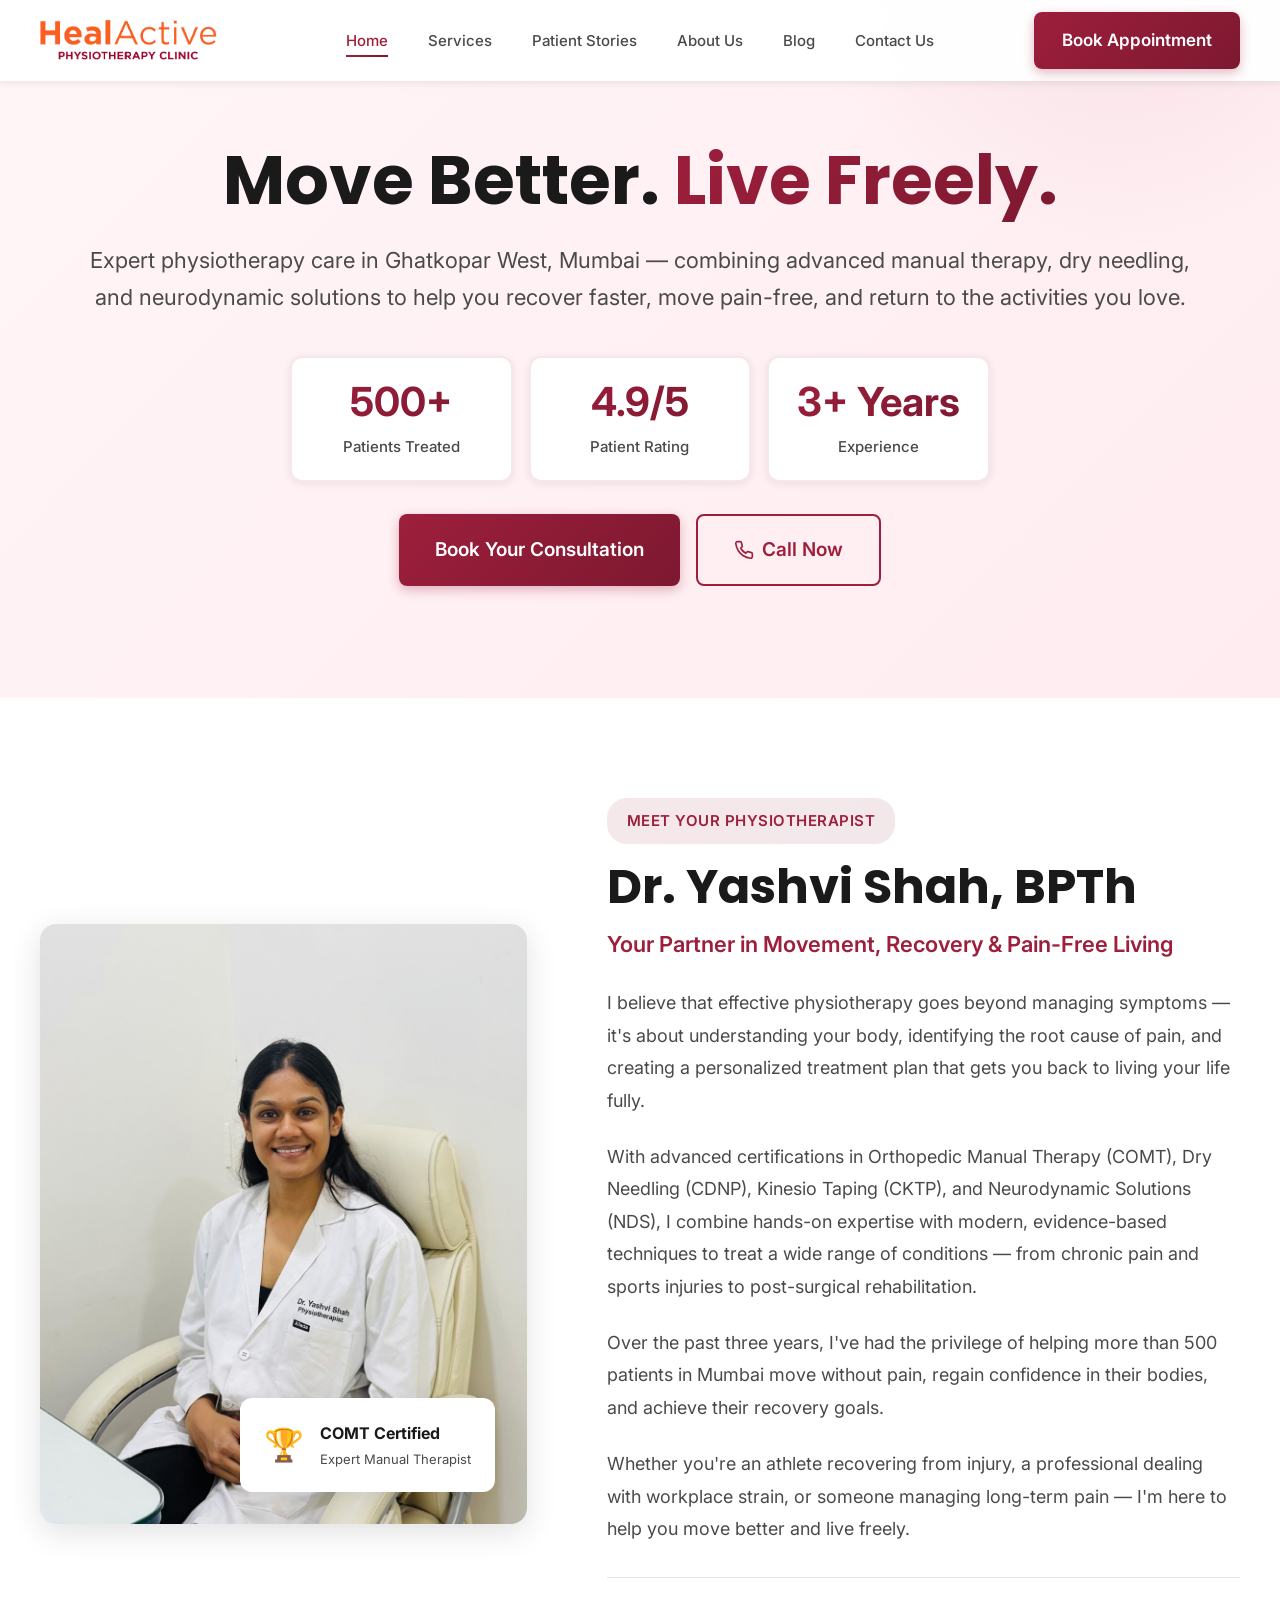
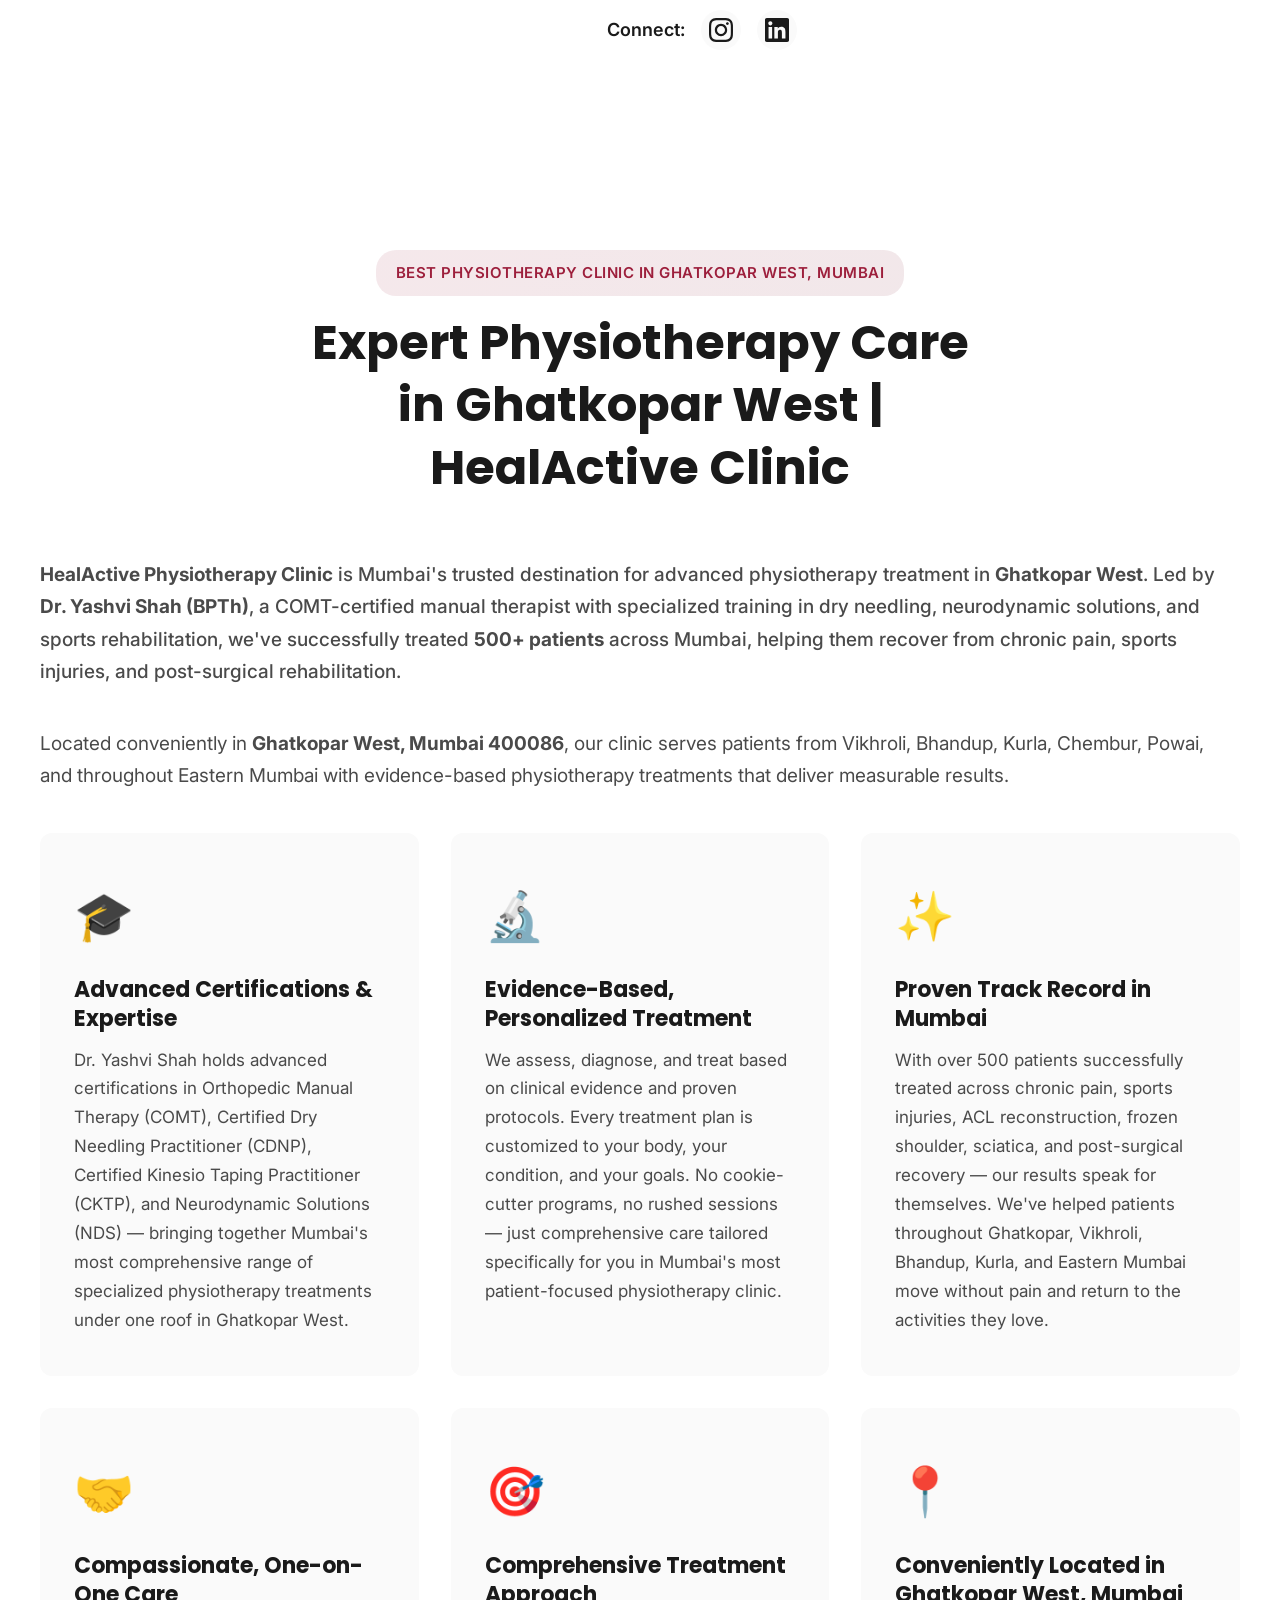
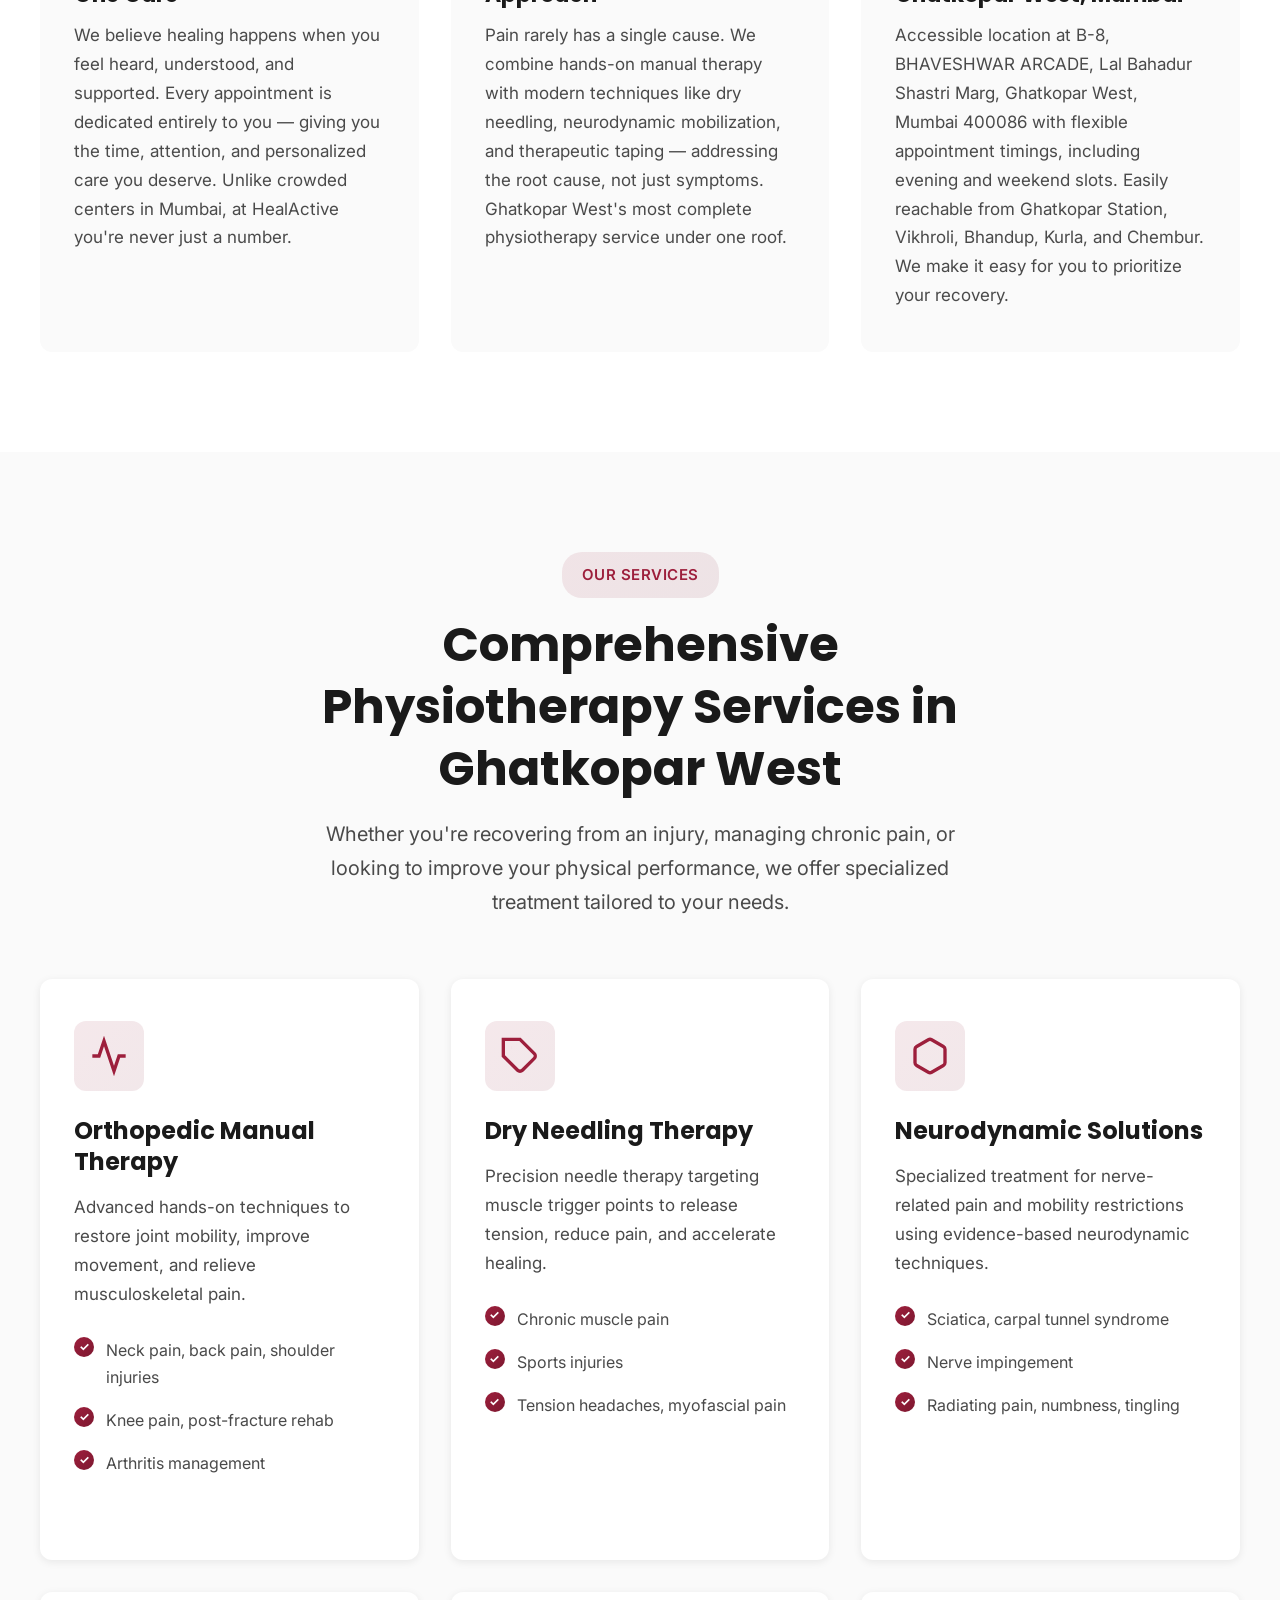
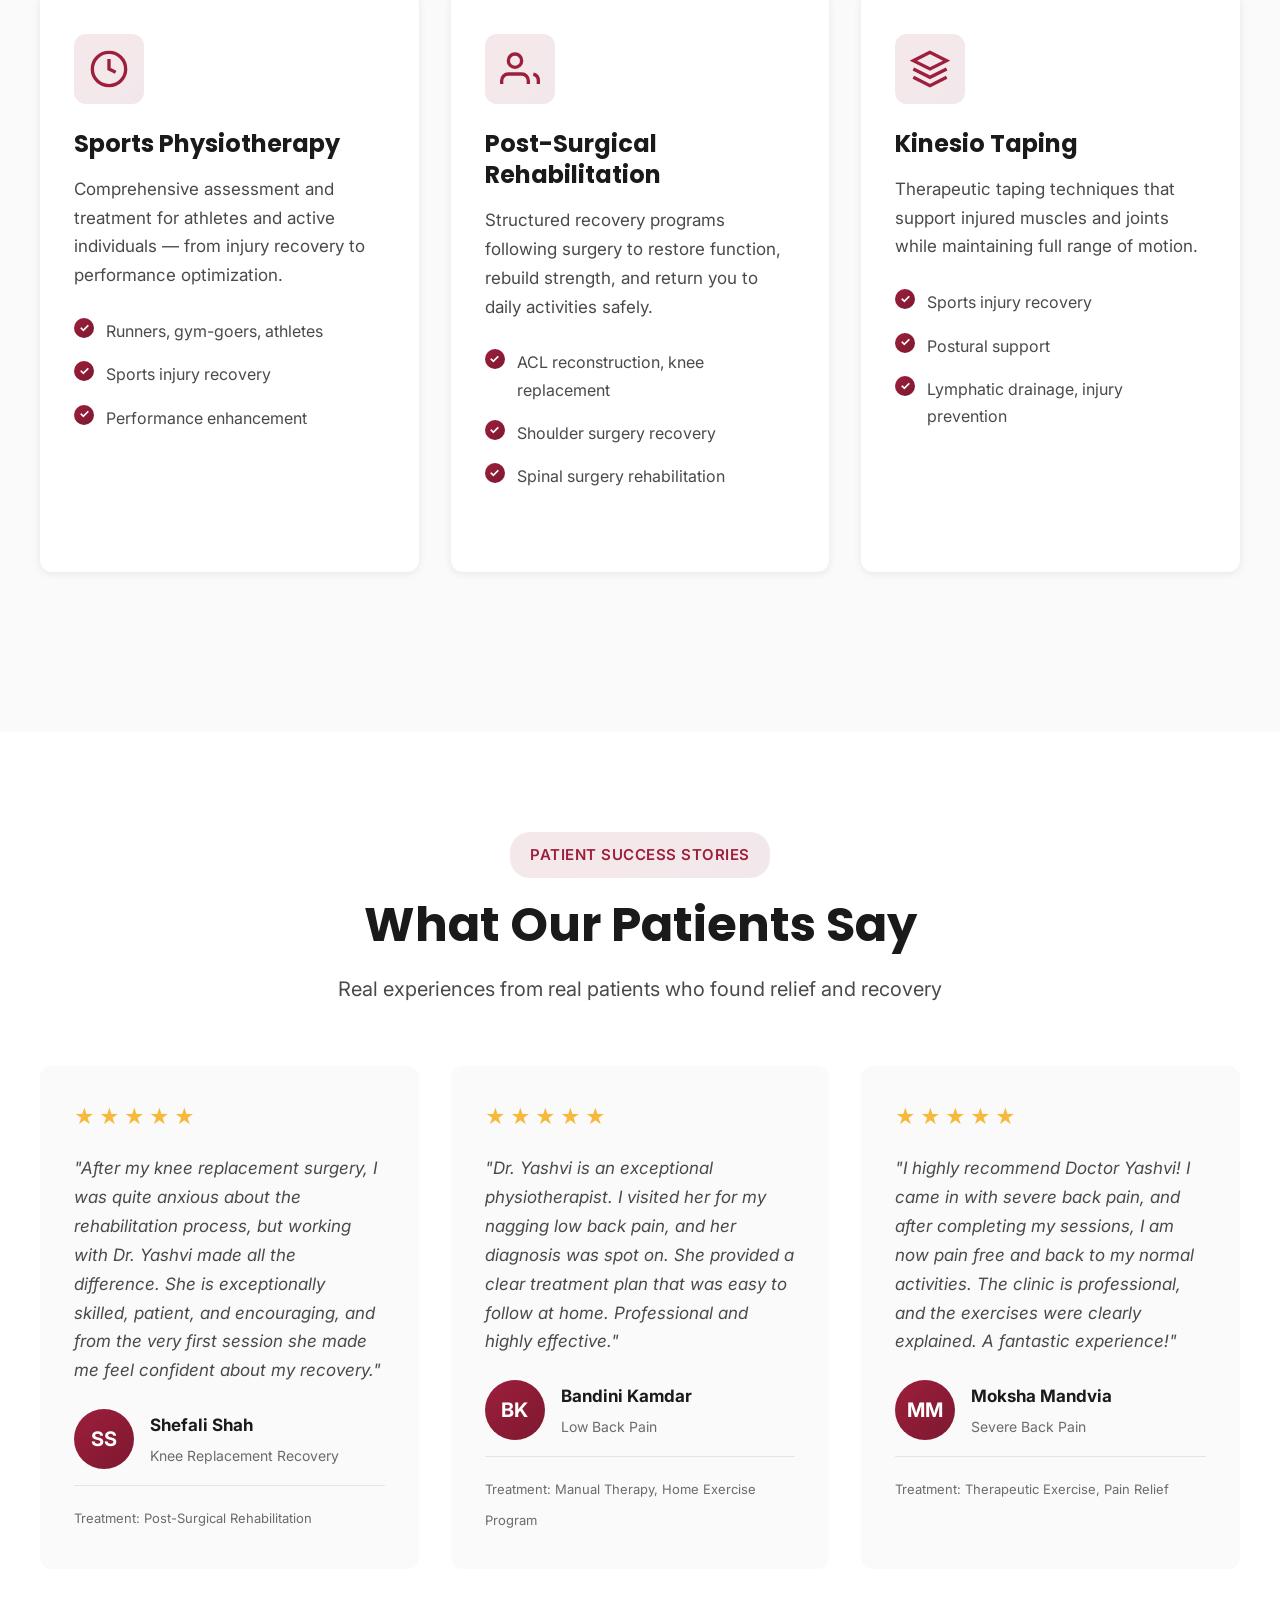
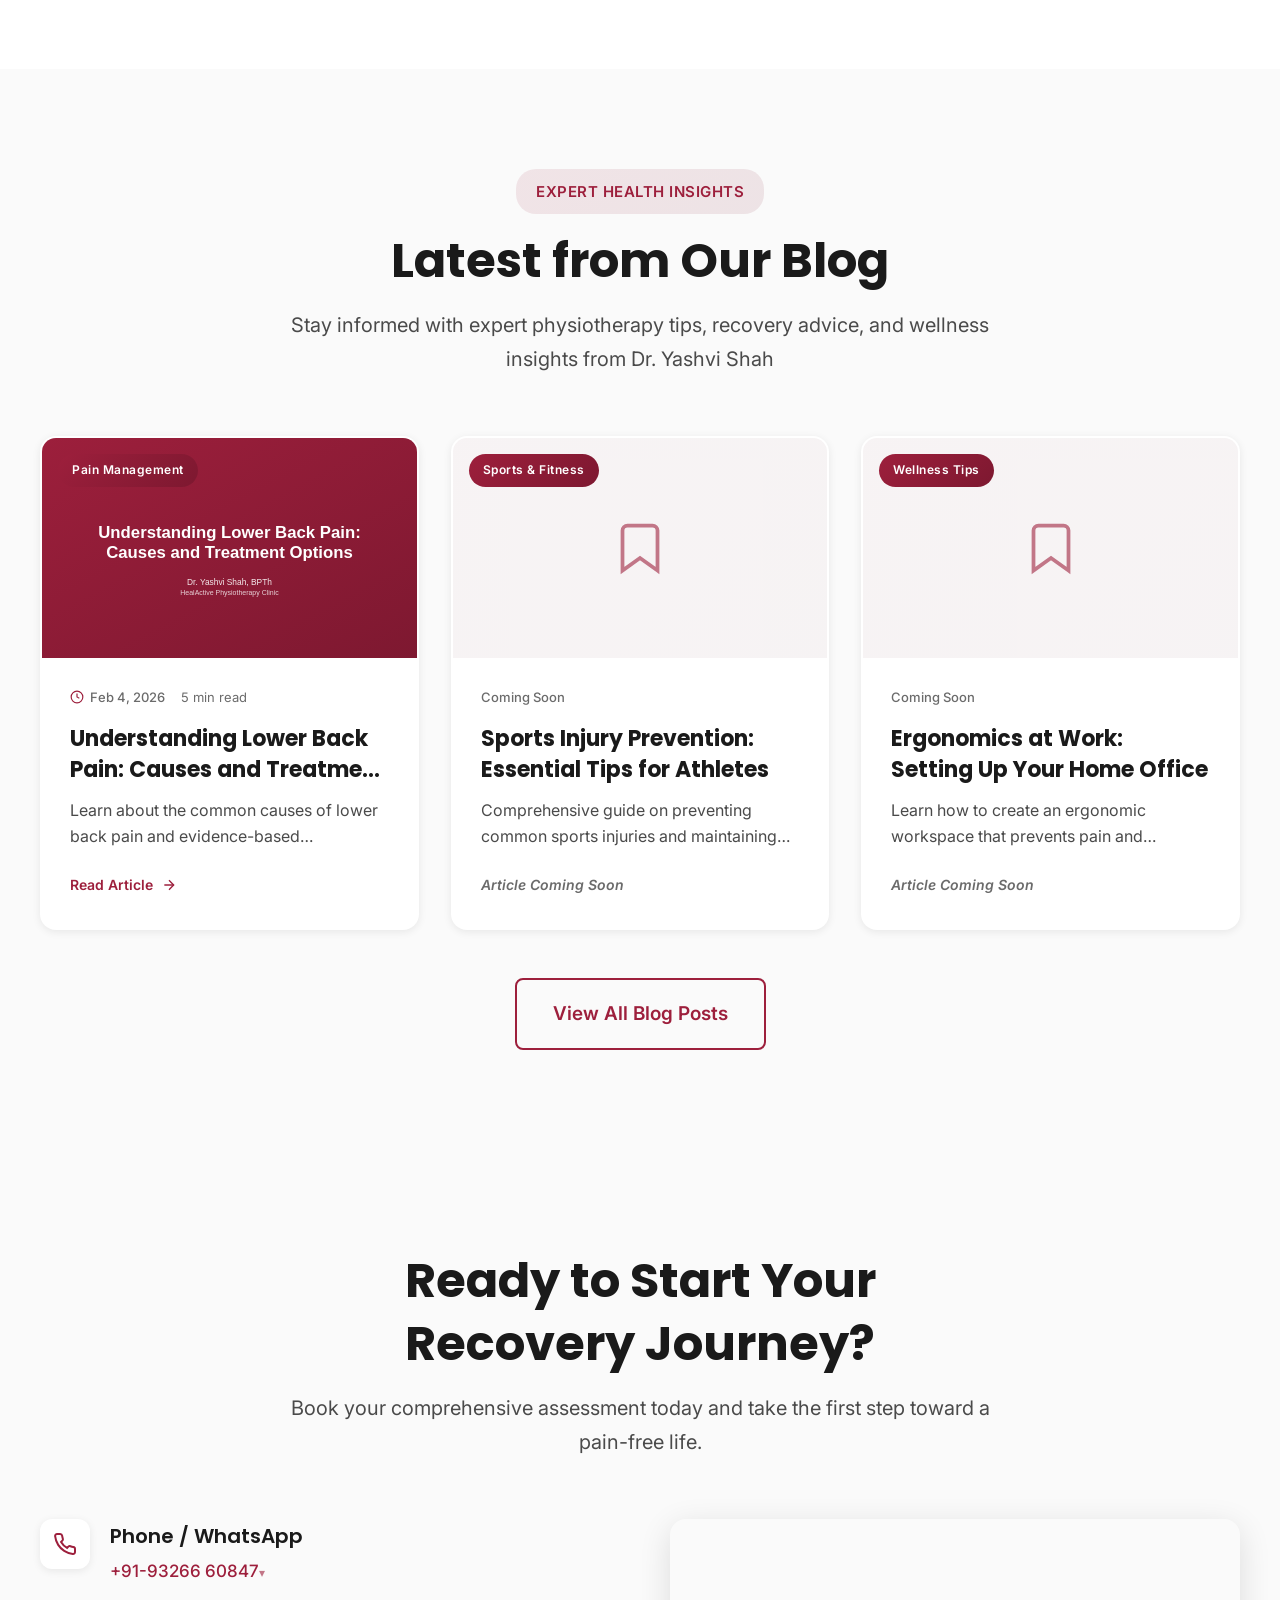
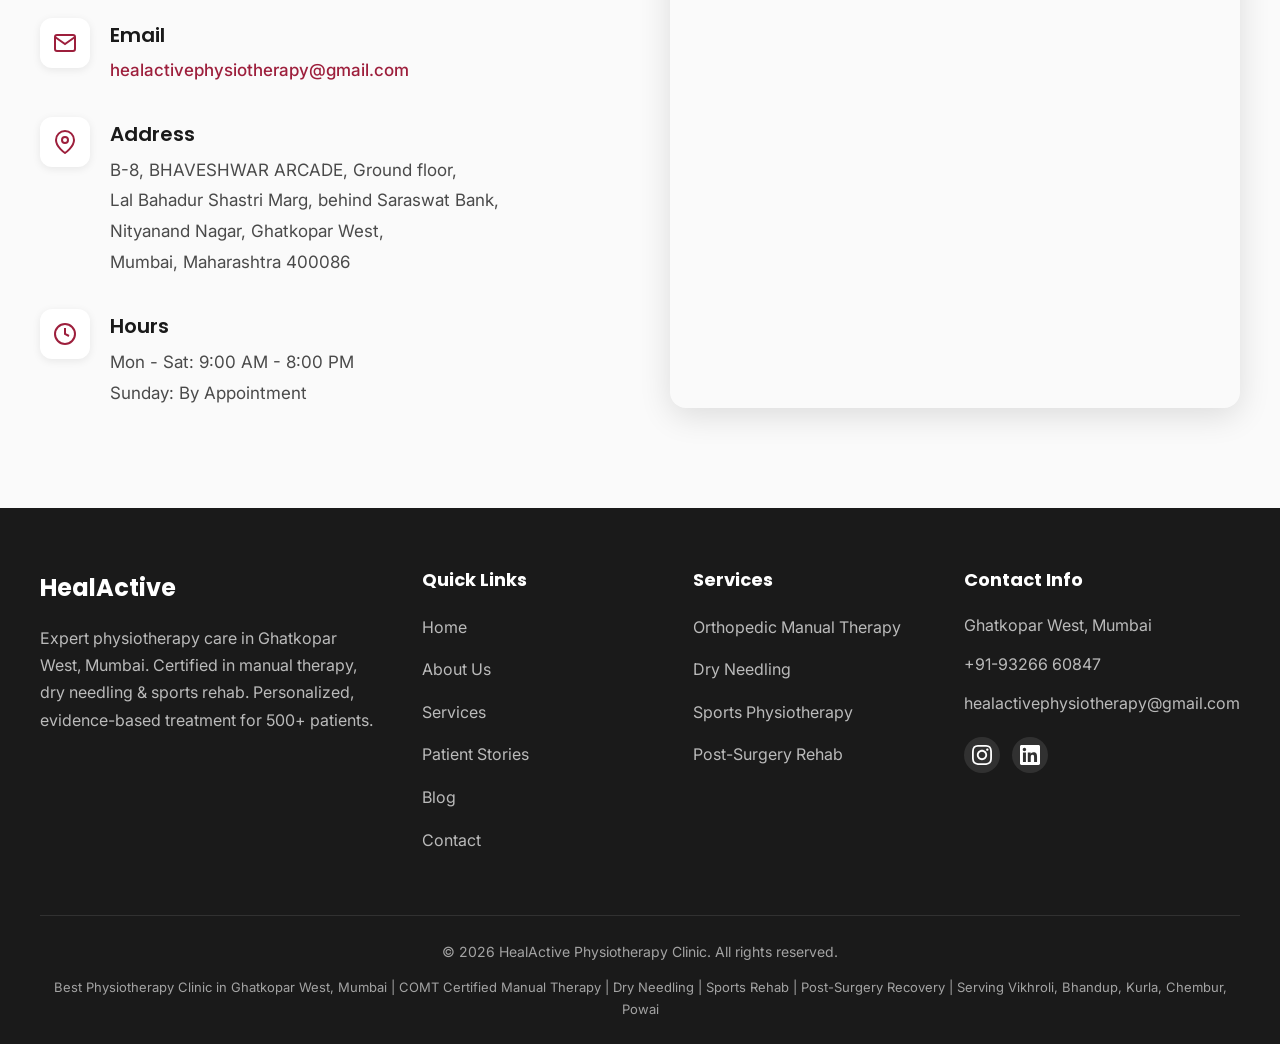
==== commit 48eebe4e: "Final no mobile" ====
--- a/index.html
+++ b/index.html
@@ -6,6 +6,7 @@
     <title>HealActive Physiotherapy Clinic | Expert Care in Ghatkopar East, Mumbai</title>
     <meta name="description" content="Advanced physiotherapy care in Ghatkopar East. COMT certified manual therapy, dry needling, sports rehab. Book your consultation today.">
     <link rel="stylesheet" href="style.css">
+    <link rel="icon" href="favicon.ico" type="image/x-icon">
     <link rel="preconnect" href="https://fonts.googleapis.com">
     <link rel="preconnect" href="https://fonts.gstatic.com" crossorigin>
     <link href="https://fonts.googleapis.com/css2?family=Inter:wght@300;400;500;600;700&family=Poppins:wght@600;700&display=swap" rel="stylesheet">
@@ -38,9 +39,9 @@
                     <a href="testimonials.html" class="nav-link">Patient Stories</a>
                     <a href="about.html" class="nav-link">About Us</a>
                     <a href="blog.html" class="nav-link">Blog</a>
-                    <a href="index.html#contact" class="nav-link">Contact Us</a>
+                    <a href="contactus.html" class="nav-link">Contact Us</a>
                 </nav>
-                <a href="index.html#contact" class="btn btn-primary btn-header">Book Appointment</a>
+                <a href="contactus.html" class="btn btn-primary btn-header">Book Appointment</a>
                 <button class="mobile-toggle" id="mobile-toggle" aria-label="Toggle menu">
                     <span></span>
                     <span></span>
@@ -75,7 +76,7 @@
                     </div>
 
                     <div class="hero-cta">
-                        <a href="#contact" class="btn btn-primary btn-lg">Book Your Consultation</a>
+                        <a href="contactus.html" class="btn btn-primary btn-lg">Book Your Consultation</a>
                         <a href="tel:+919326660847" class="btn btn-outline btn-lg">
                             <svg width="20" height="20" viewBox="0 0 24 24" fill="none" stroke="currentColor" stroke-width="2">
                                 <path d="M22 16.92v3a2 2 0 0 1-2.18 2 19.79 19.79 0 0 1-8.63-3.07 19.5 19.5 0 0 1-6-6 19.79 19.79 0 0 1-3.07-8.67A2 2 0 0 1 4.11 2h3a2 2 0 0 1 2 1.72 12.84 12.84 0 0 0 .7 2.81 2 2 0 0 1-.45 2.11L8.09 9.91a16 16 0 0 0 6 6l1.27-1.27a2 2 0 0 1 2.11-.45 12.84 12.84 0 0 0 2.81.7A2 2 0 0 1 22 16.92z"></path>
@@ -637,7 +638,7 @@
                         </div>
                         <div class="contact-item-content">
                             <h3>Phone / WhatsApp</h3>
-                            <a href="tel:+919326660847">+91-93266 60847</a>
+                            <a href="#" id="phoneModalTrigger" class="phone-modal-trigger">+91-93266 60847</a>
                         </div>
                     </div>
 
@@ -700,7 +701,7 @@
                     </div>
                     <p class="footer-about">Expert physiotherapy care in Ghatkopar West, Mumbai. Certified in manual therapy, dry needling & sports rehab. Personalized, evidence-based treatment for 500+ patients.</p>
                 </div>
-                <div class="footer-col">
+                                <div class="footer-col">
                     <h4>Quick Links</h4>
                     <ul class="footer-links">
                         <li><a href="index.html">Home</a></li>
@@ -708,16 +709,16 @@
                         <li><a href="services.html">Services</a></li>
                         <li><a href="testimonials.html">Patient Stories</a></li>
                         <li><a href="blog.html">Blog</a></li>
-                        <li><a href="index.html#contact">Contact</a></li>
+                        <li><a href="contactus.html">Contact</a></li>
                     </ul>
                 </div>
                 <div class="footer-col">
                     <h4>Services</h4>
                     <ul class="footer-links">
-                        <li><a href="services.html#sports">Sports Physiotherapy</a></li>
-                        <li><a href="services.html#orthopedic">Orthopedic Manual Therapy</a></li>
-                        <li><a href="services.html#dry-needling">Dry Needling</a></li>
-                        <li><a href="services.html#womens-health">Women's Health</a></li>
+                        <li><a href="services.html">Orthopedic Manual Therapy</a></li>
+                        <li><a href="services.html">Dry Needling</a></li>
+                        <li><a href="services.html">Sports Physiotherapy</a></li>
+                        <li><a href="services.html">Post-Surgery Rehab</a></li>
                     </ul>
                 </div>
                 <div class="footer-col">
@@ -743,11 +744,43 @@
             </div>
             <div class="footer-bottom">
                 <p>&copy; 2026 HealActive Physiotherapy Clinic. All rights reserved.</p>
-                <p class="footer-seo">Best Physiotherapy Clinic in Ghatkopar West, Mumbai | COMT Certified Manual Therapy | Dry Needling | Sports Rehab | Post-Surgery Recovery</p>
+                <p class="footer-seo">Best Physiotherapy Clinic in Ghatkopar West, Mumbai | COMT Certified Manual Therapy | Dry Needling | Sports Rehab | Post-Surgery Recovery | Serving Vikhroli, Bhandup, Kurla, Chembur, Powai</p>
             </div>
         </div>
     </footer>
 
+
+    <!-- Phone / WhatsApp Modal -->
+     <div class="modal-overlay" id="phoneModal" role="dialog" aria-modal="true" aria-labelledby="phoneModalTitle">
+        <div class="modal-box phone-choice-modal">
+            <button class="modal-close-x" id="phoneModalClose" aria-label="Close">
+                <svg width="20" height="20" viewBox="0 0 24 24" fill="none" stroke="currentColor" stroke-width="2.5" stroke-linecap="round" stroke-linejoin="round"><line x1="18" y1="6" x2="6" y2="18"/><line x1="6" y1="6" x2="18" y2="18"/></svg>
+            </button>
+            <h3 id="phoneModalTitle">Get in Touch</h3>
+            <p class="phone-modal-subtitle">How would you like to connect?</p>
+            <div class="phone-modal-choices">
+                <a href="https://wa.me/919326660847?text=Hi%2C%20I%20would%20like%20to%20book%20a%20consultation%20for%20physiotherapy%20treatment." target="_blank" rel="noopener" class="phone-choice-btn whatsapp-choice">
+                    <div class="phone-choice-icon">
+                        <svg width="60" height="60" viewBox="0 0 256 256" fill="#9d1f3c" xmlns="http://www.w3.org/2000/svg">
+                            <path d="M128.00049,28A100.02594,100.02594,0,0,0,41.11475,177.53908l-9.0044,31.51661a11.99971,11.99971,0,0,0,14.835,14.834l31.5166-9.00391A100.00677,100.00677,0,1,0,128.00049,28Zm0,192a91.87082,91.87082,0,0,1-46.95264-12.86719,3.99494,3.99494,0,0,0-3.14355-.4082l-33.15723,9.47363a3.99979,3.99979,0,0,1-4.94434-4.94531l9.47266-33.15625a4.00111,4.00111,0,0,0-.4082-3.14355A92.01077,92.01077,0,1,1,128.00049,220Zm50.51123-73.457-20.45947-11.69141a12.01054,12.01054,0,0,0-12.12745.12891l-13.80664,8.28418a44.04183,44.04183,0,0,1-19.38232-19.38281l8.28369-13.80664a12.0108,12.0108,0,0,0,.12891-12.127l-11.69092-20.46A10.91584,10.91584,0,0,0,100,72a32.00811,32.00811,0,0,0-32,31.88086A84.001,84.001,0,0,0,151.999,188h.12012A32.00842,32.00842,0,0,0,184,156,10.913,10.913,0,0,0,178.51172,146.543ZM152.10791,180h-.1084A75.99972,75.99972,0,0,1,76,103.8926,23.997,23.997,0,0,1,100,80a2.89975,2.89975,0,0,1,2.51172,1.457L114.20264,101.918a4.00418,4.00418,0,0,1-.043,4.042l-9.38916,15.64844a3.9987,3.9987,0,0,0-.21826,3.69824,52.04112,52.04112,0,0,0,26.1416,26.1416,3.99707,3.99707,0,0,0,3.69873-.21875L150.04,141.84084a4.006,4.006,0,0,1,4.043-.04394l20.46045,11.69238A2.89712,2.89712,0,0,1,176,156,23.99725,23.99725,0,0,1,152.10791,180Z"/>
+                        </svg>
+                    </div>
+                    <span class="phone-choice-label">WhatsApp</span>
+                </a>
+                <a href="tel:+919326660847" class="phone-choice-btn call-choice">
+                    <div class="phone-choice-icon">
+                        <svg width="60" height="60" viewBox="-3 -3 30 30" fill="none" xmlns="http://www.w3.org/2000/svg">
+                            <path d="M14.05 6C15.0268 6.19057 15.9244 6.66826 16.6281 7.37194C17.3318 8.07561 17.8095 8.97326 18 9.95M14.05 2C16.0793 2.22544 17.9716 3.13417 19.4163 4.57701C20.8609 6.01984 21.7721 7.91101 22 9.94M18.5 21C9.93959 21 3 14.0604 3 5.5C3 5.11378 3.01413 4.73086 3.04189 4.35173C3.07375 3.91662 3.08968 3.69907 3.2037 3.50103C3.29814 3.33701 3.4655 3.18146 3.63598 3.09925C3.84181 3 4.08188 3 4.56201 3H7.37932C7.78308 3 7.98496 3 8.15802 3.06645C8.31089 3.12515 8.44701 3.22049 8.55442 3.3441C8.67601 3.48403 8.745 3.67376 8.88299 4.05321L10.0491 7.26005C10.2096 7.70153 10.2899 7.92227 10.2763 8.1317C10.2643 8.31637 10.2012 8.49408 10.0942 8.64506C9.97286 8.81628 9.77145 8.93713 9.36863 9.17882L8 10C9.2019 12.6489 11.3501 14.7999 14 16L14.8212 14.6314C15.0629 14.2285 15.1837 14.0271 15.3549 13.9058C15.5059 13.7988 15.6836 13.7357 15.8683 13.7237C16.0777 13.7101 16.2985 13.7904 16.74 13.9509L19.9468 15.117C20.3262 15.255 20.516 15.324 20.6559 15.4456C20.7795 15.553 20.8749 15.6891 20.9335 15.842C21 16.015 21 16.2169 21 16.6207V19.438C21 19.9181 21 20.1582 20.9007 20.364C20.8185 20.5345 20.663 20.7019 20.499 20.7963C20.3009 20.9103 20.0834 20.9262 19.6483 20.9581C19.2691 20.9859 18.8862 21 18.5 21Z" stroke="#9d1f3c" stroke-width="1.3" stroke-linecap="round" stroke-linejoin="round"/>
+                        </svg>
+                    </div>
+                    <span class="phone-choice-label">Call</span>
+                </a>
+            </div>
+        </div>
+    </div>
     <script src="script.js"></script>
 </body>
-</html>+</html>
+
+
+
--- a/style.css
+++ b/style.css
@@ -4470,4 +4470,133 @@
     40%      { transform: translateX(6px); }
     60%      { transform: translateX(-4px); }
     80%      { transform: translateX(4px); }
+}
+
+.optional {
+    font-size: 12px;
+    font-weight: 400;
+    color: var(--text-light);
+    margin-left: 4px;
+}
+
+/* ========================================
+   PHONE / WHATSAPP CHOICE MODAL
+   ======================================== */
+
+.phone-modal-trigger {
+    color: var(--primary-color);
+    font-weight: 500;
+    font-size: 16px;
+    cursor: pointer;
+    text-decoration: none;
+    transition: var(--transition);
+    display: inline-flex;
+    align-items: center;
+    gap: 6px;
+}
+
+.phone-modal-trigger:hover {
+    color: var(--primary-dark);
+}
+
+.phone-modal-trigger::after {
+    content: '▾';
+    font-size: 12px;
+    opacity: 0.6;
+}
+
+/* Re-use .modal-overlay and .modal-box from contact form,
+   only add phone-specific overrides */
+.phone-choice-modal {
+    max-width: 440px;
+    padding: 48px 44px 52px;
+    position: relative;
+    text-align: center;
+}
+
+.modal-close-x {
+    position: absolute;
+    top: 16px;
+    right: 16px;
+    width: 36px;
+    height: 36px;
+    background: var(--bg-light);
+    border: none;
+    border-radius: 50%;
+    cursor: pointer;
+    display: flex;
+    align-items: center;
+    justify-content: center;
+    color: var(--text-gray);
+    transition: var(--transition);
+}
+
+.modal-close-x:hover {
+    background: var(--border-color);
+    color: var(--text-dark);
+}
+
+.phone-choice-modal h3 {
+    font-size: 22px;
+    color: var(--text-dark);
+    margin-bottom: 6px;
+}
+
+.phone-modal-subtitle {
+    font-size: 15px;
+    color: var(--text-gray);
+    margin-bottom: 32px;
+}
+
+.phone-modal-choices {
+    display: flex;
+    gap: 20px;
+    justify-content: center;
+}
+
+.phone-choice-btn {
+    display: flex;
+    flex-direction: column;
+    align-items: center;
+    gap: 16px;
+    padding: 36px 32px;
+    border-radius: var(--radius-md);
+    text-decoration: none;
+    transition: var(--transition);
+    background: white;
+    border: 2px solid var(--border-color);
+    flex: 1;
+    max-width: 170px;
+    box-shadow: var(--shadow-sm);
+}
+
+.phone-choice-btn:hover {
+    border-color: var(--primary-color);
+    box-shadow: var(--shadow-md);
+    transform: translateY(-4px);
+}
+
+.phone-choice-icon {
+    display: flex;
+    align-items: center;
+    justify-content: center;
+    color: var(--primary-color);
+}
+
+.phone-choice-icon svg {
+    width: 60px;
+    height: 60px;
+}
+
+.phone-choice-label {
+    font-size: 15px;
+    font-weight: 600;
+    color: var(--primary-color);
+    letter-spacing: 0.2px;
+}
+
+/* Both buttons share the same theme — no colour overrides needed */
+.whatsapp-choice,
+.call-choice {
+    /* inherits from .phone-choice-btn */
 }
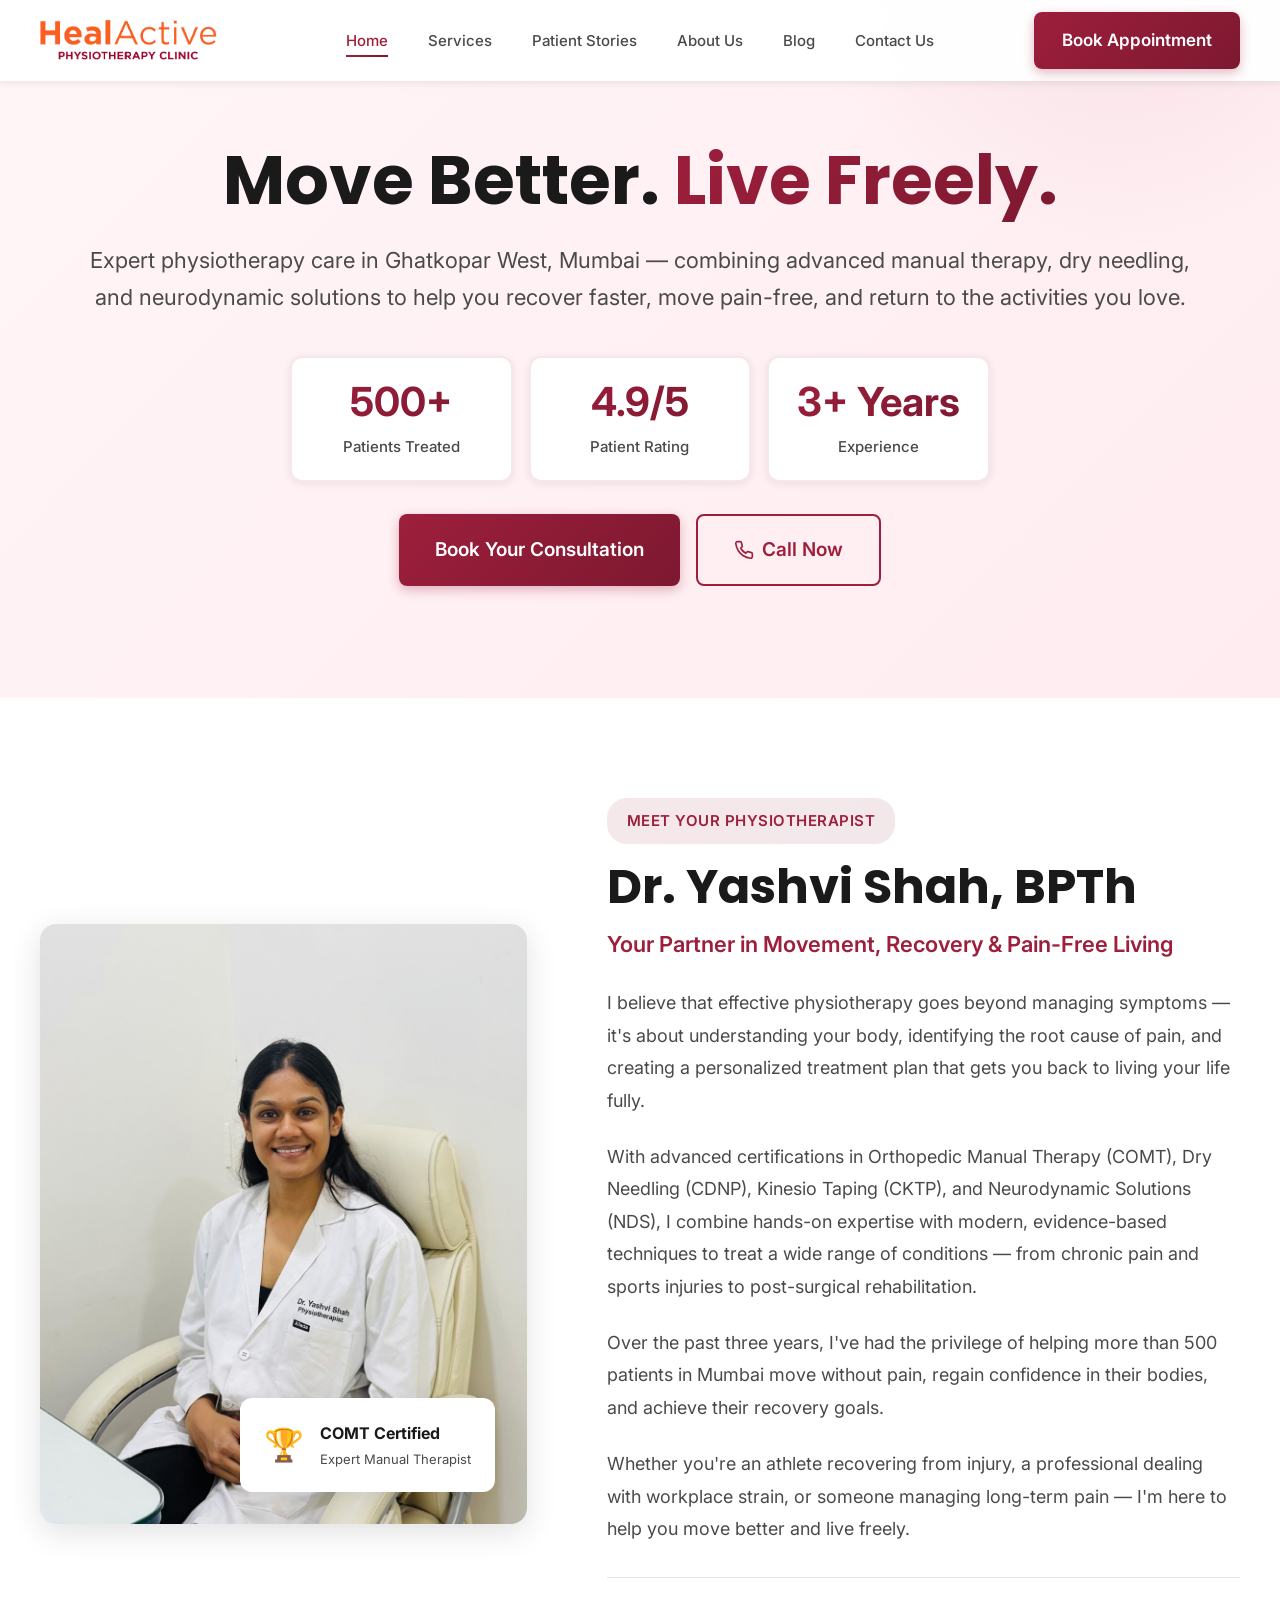
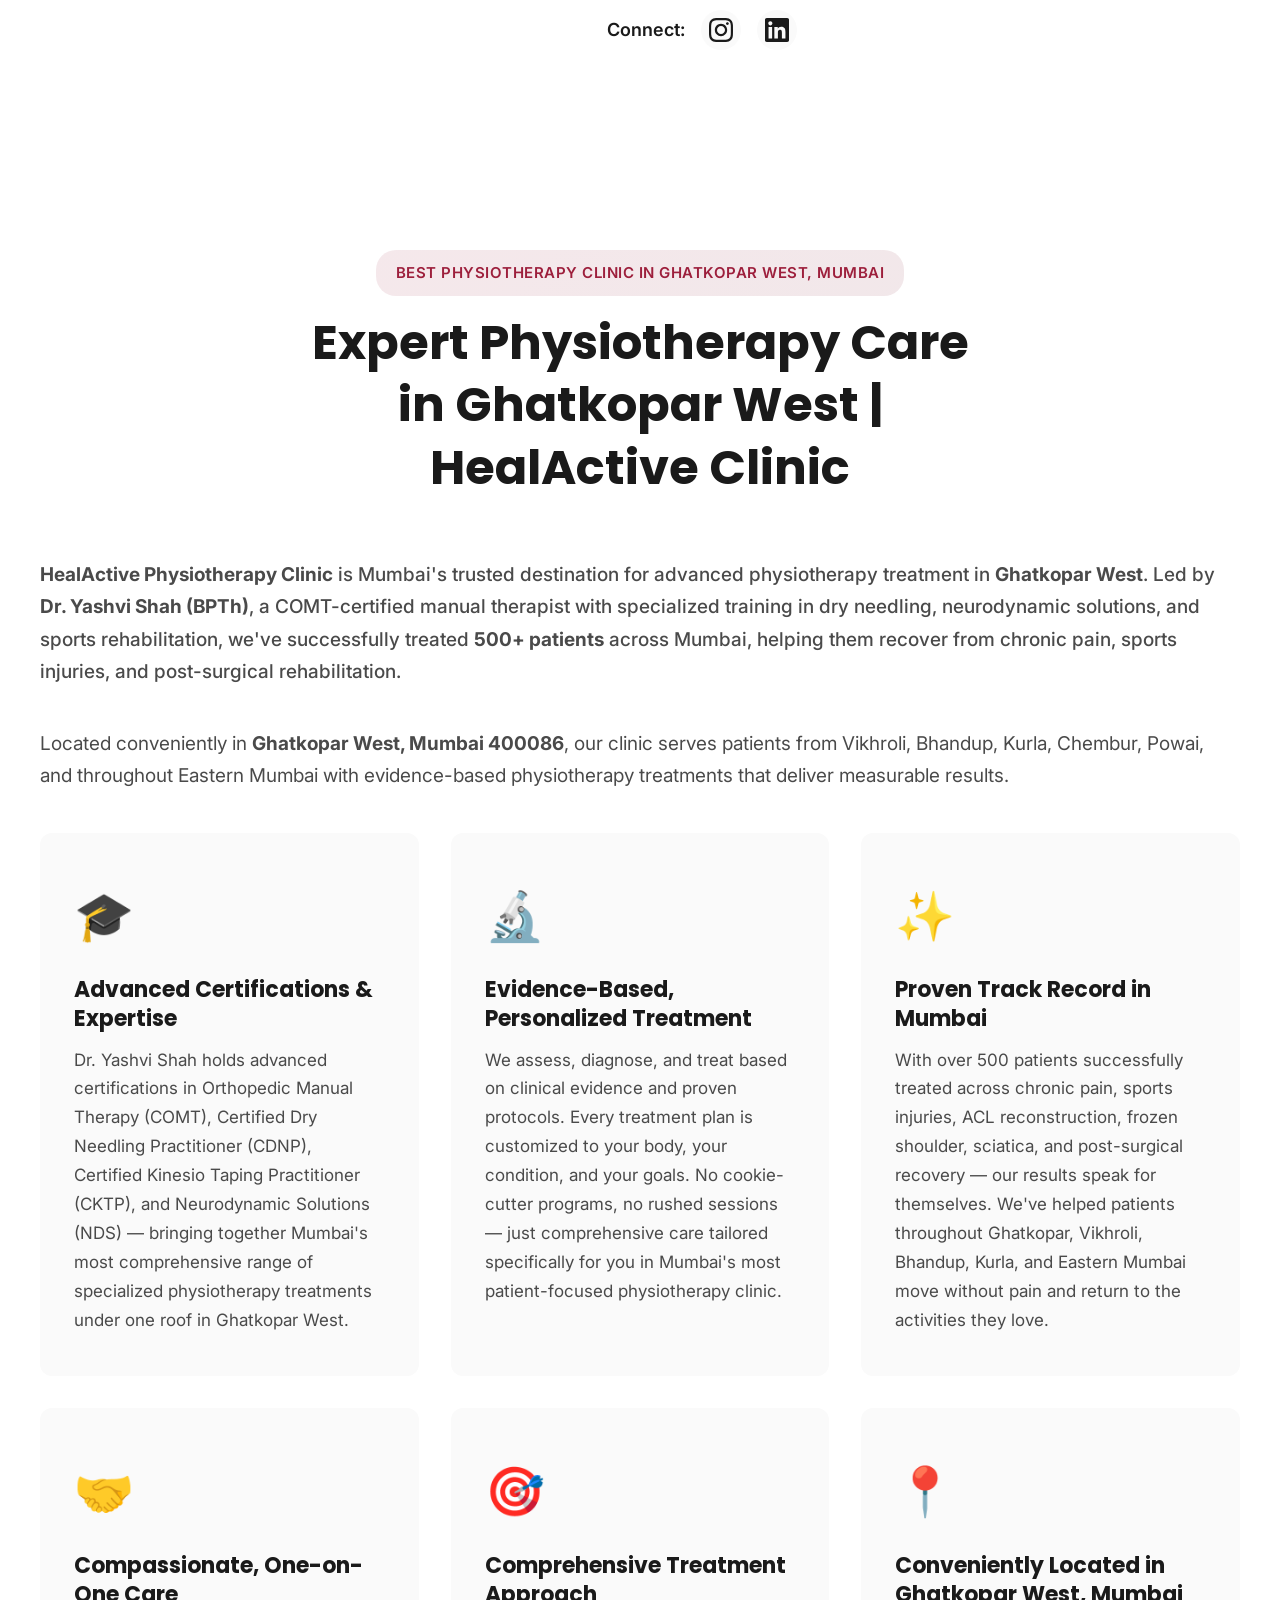
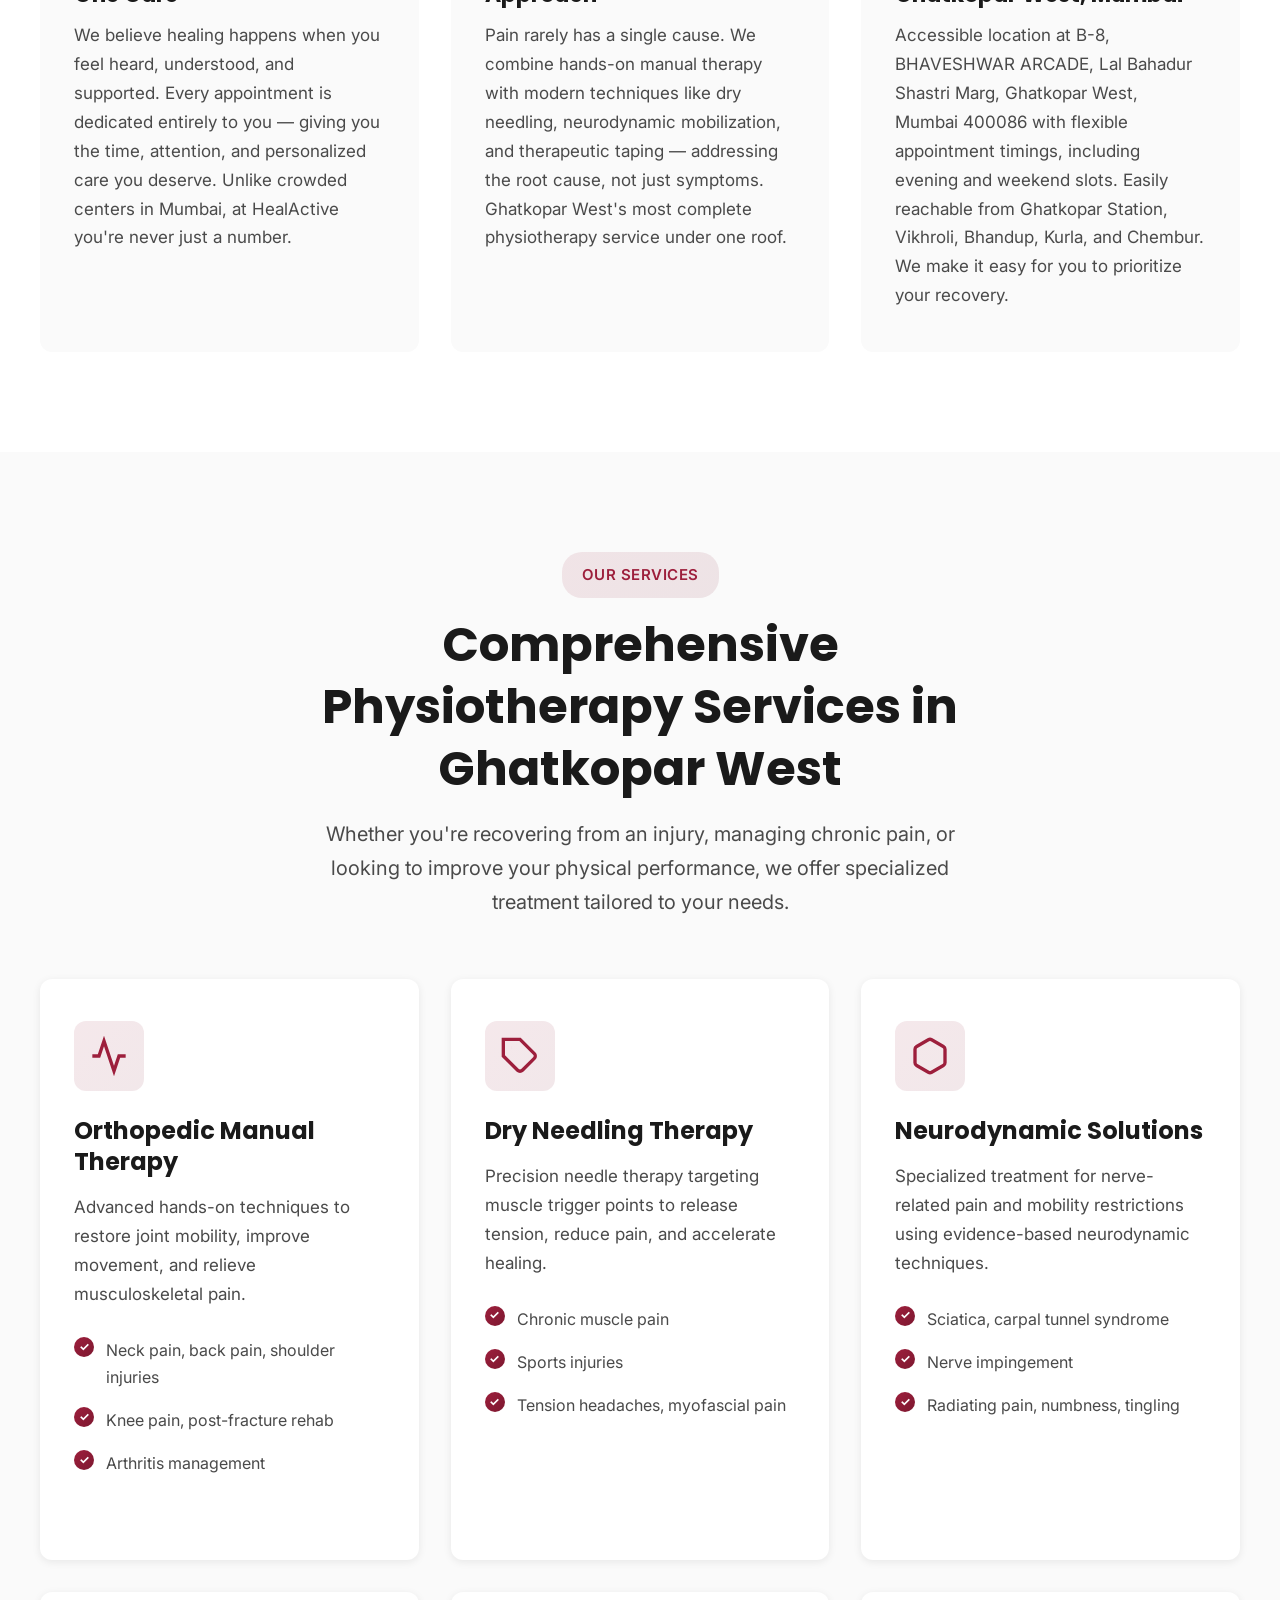
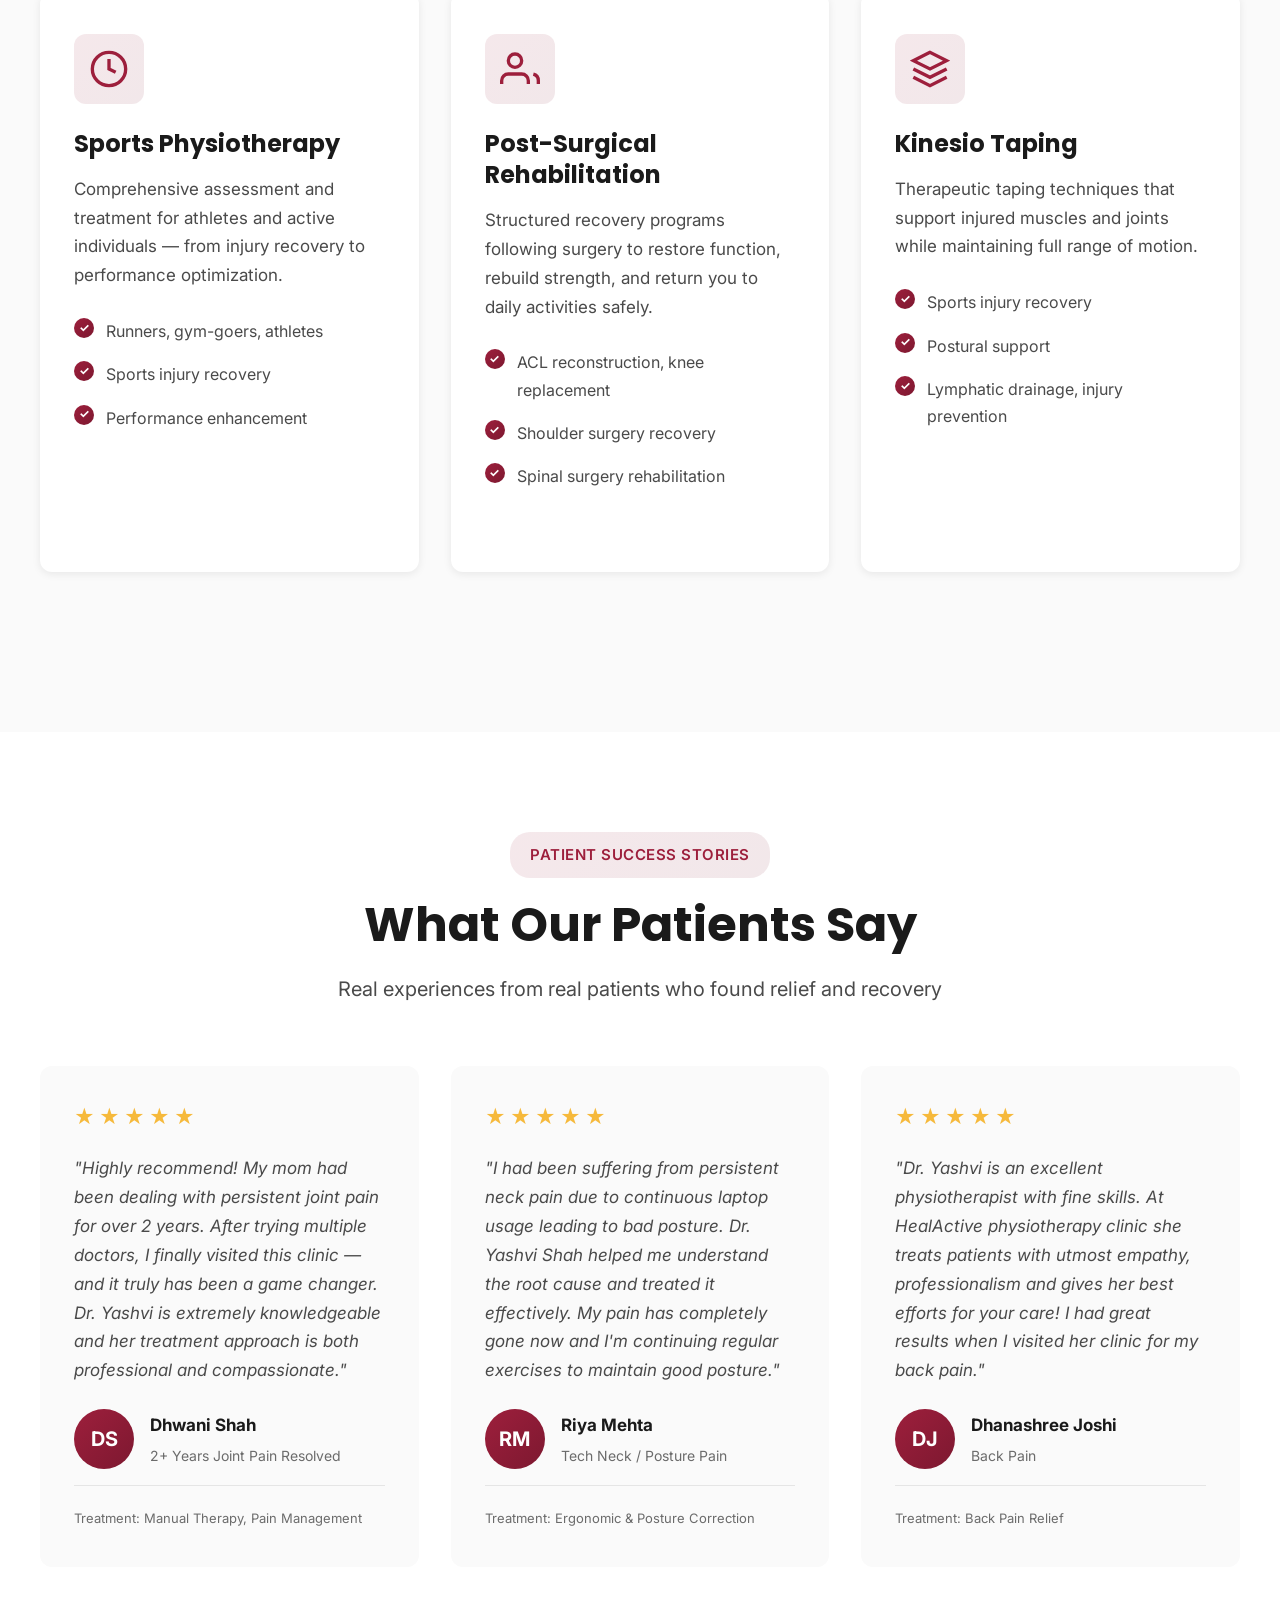
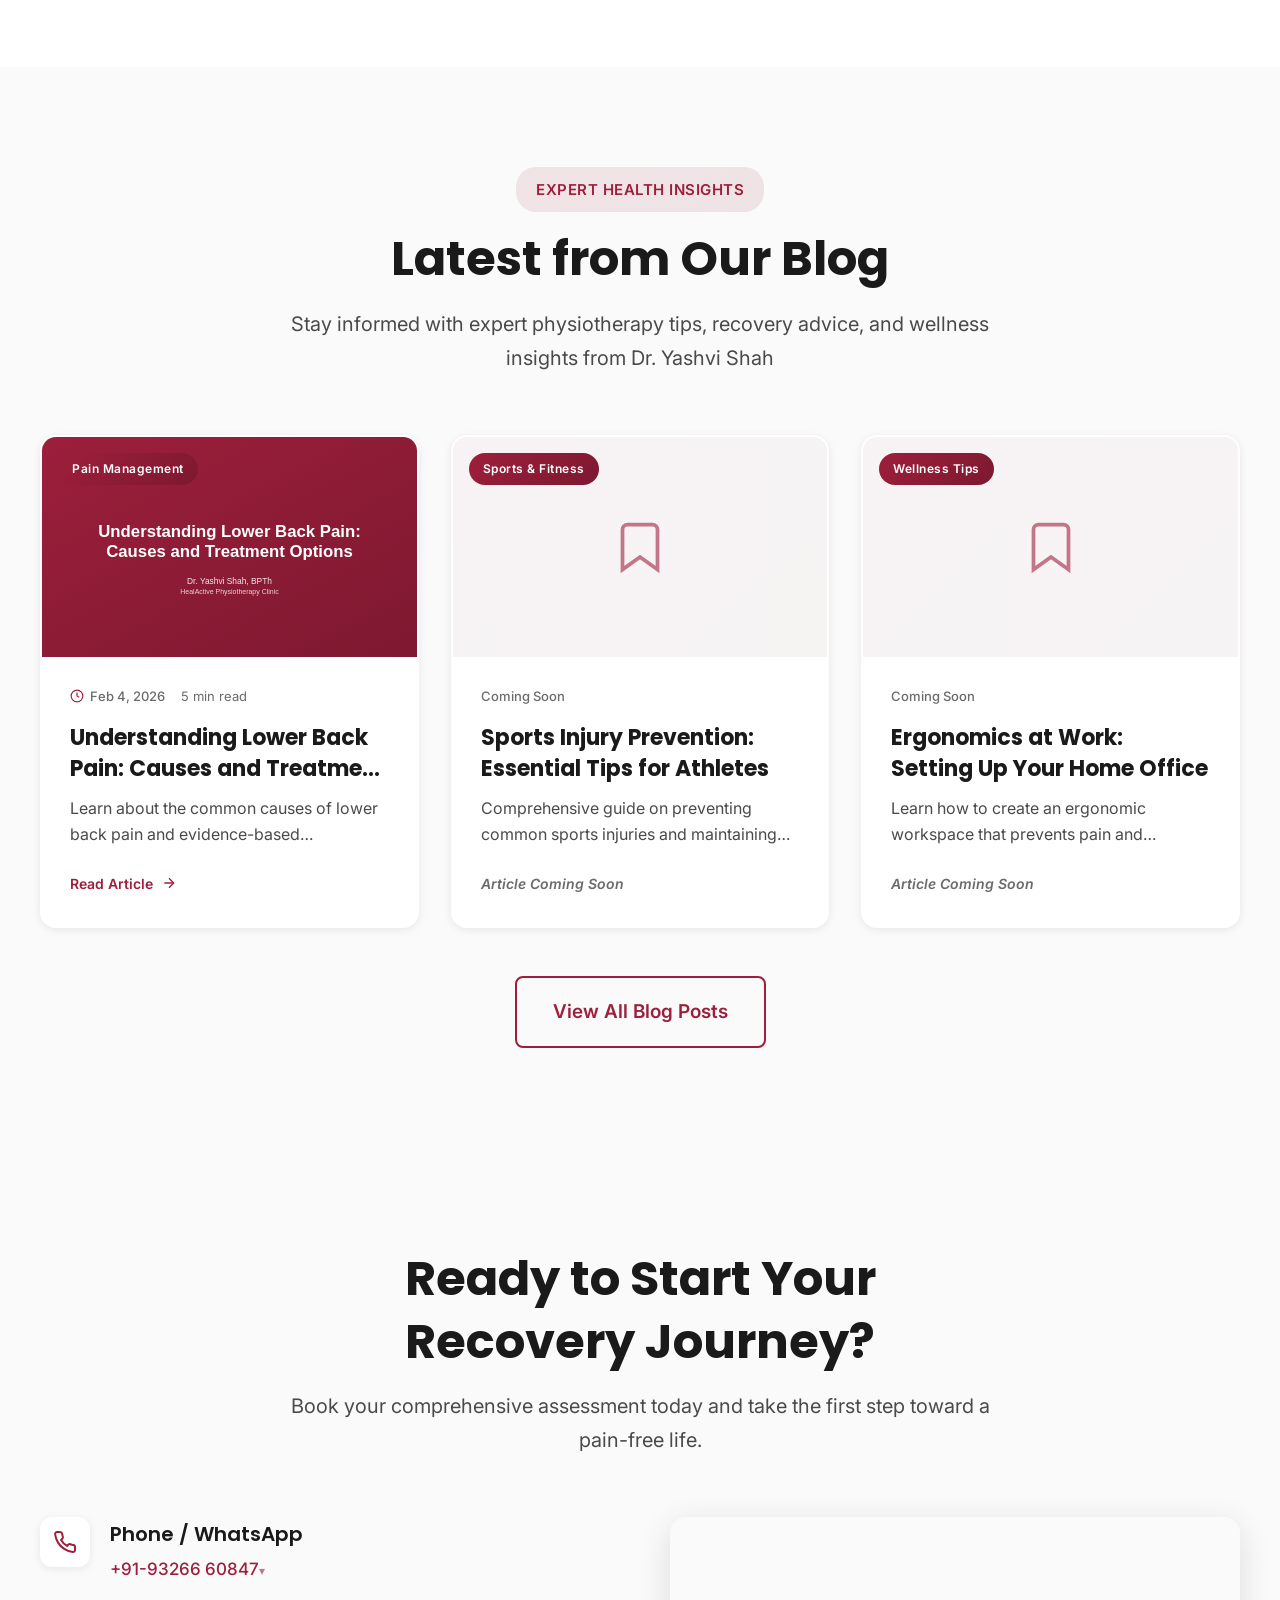
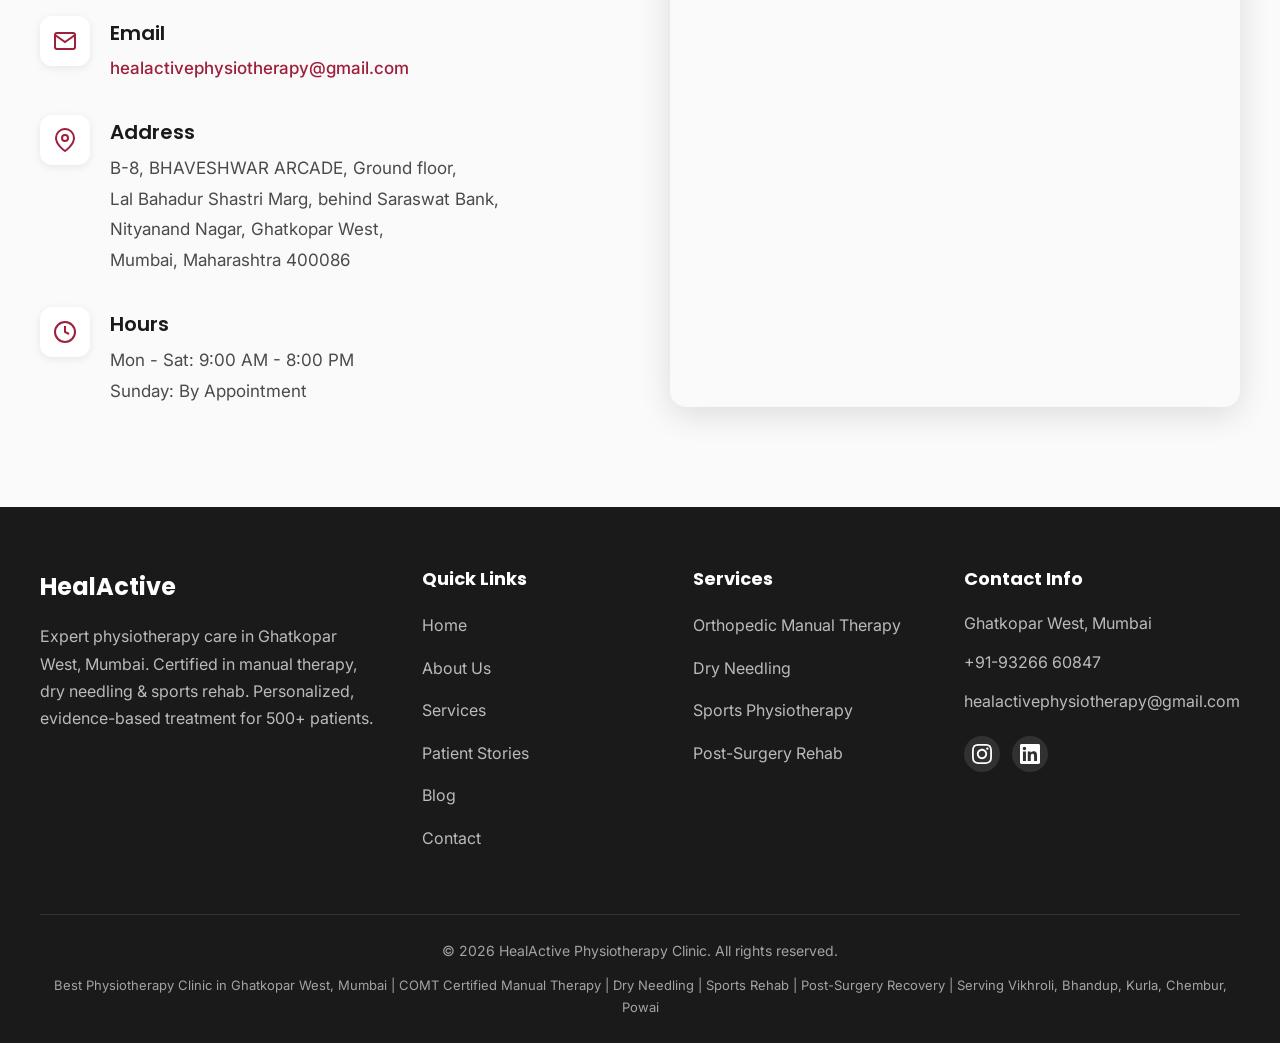
==== commit 3a056926: "added google anallytics" ====
--- a/index.html
+++ b/index.html
@@ -10,6 +10,15 @@
     <link rel="preconnect" href="https://fonts.googleapis.com">
     <link rel="preconnect" href="https://fonts.gstatic.com" crossorigin>
     <link href="https://fonts.googleapis.com/css2?family=Inter:wght@300;400;500;600;700&family=Poppins:wght@600;700&display=swap" rel="stylesheet">
+    <!-- Google tag (gtag.js) -->
+<script async src="https://www.googletagmanager.com/gtag/js?id=G-JWW0J9REW7"></script>
+<script>
+  window.dataLayer = window.dataLayer || [];
+  function gtag(){dataLayer.push(arguments);}
+  gtag('js', new Date());
+
+  gtag('config', 'G-JWW0J9REW7');
+</script>
 </head>
 <body>
         <!-- Header -->
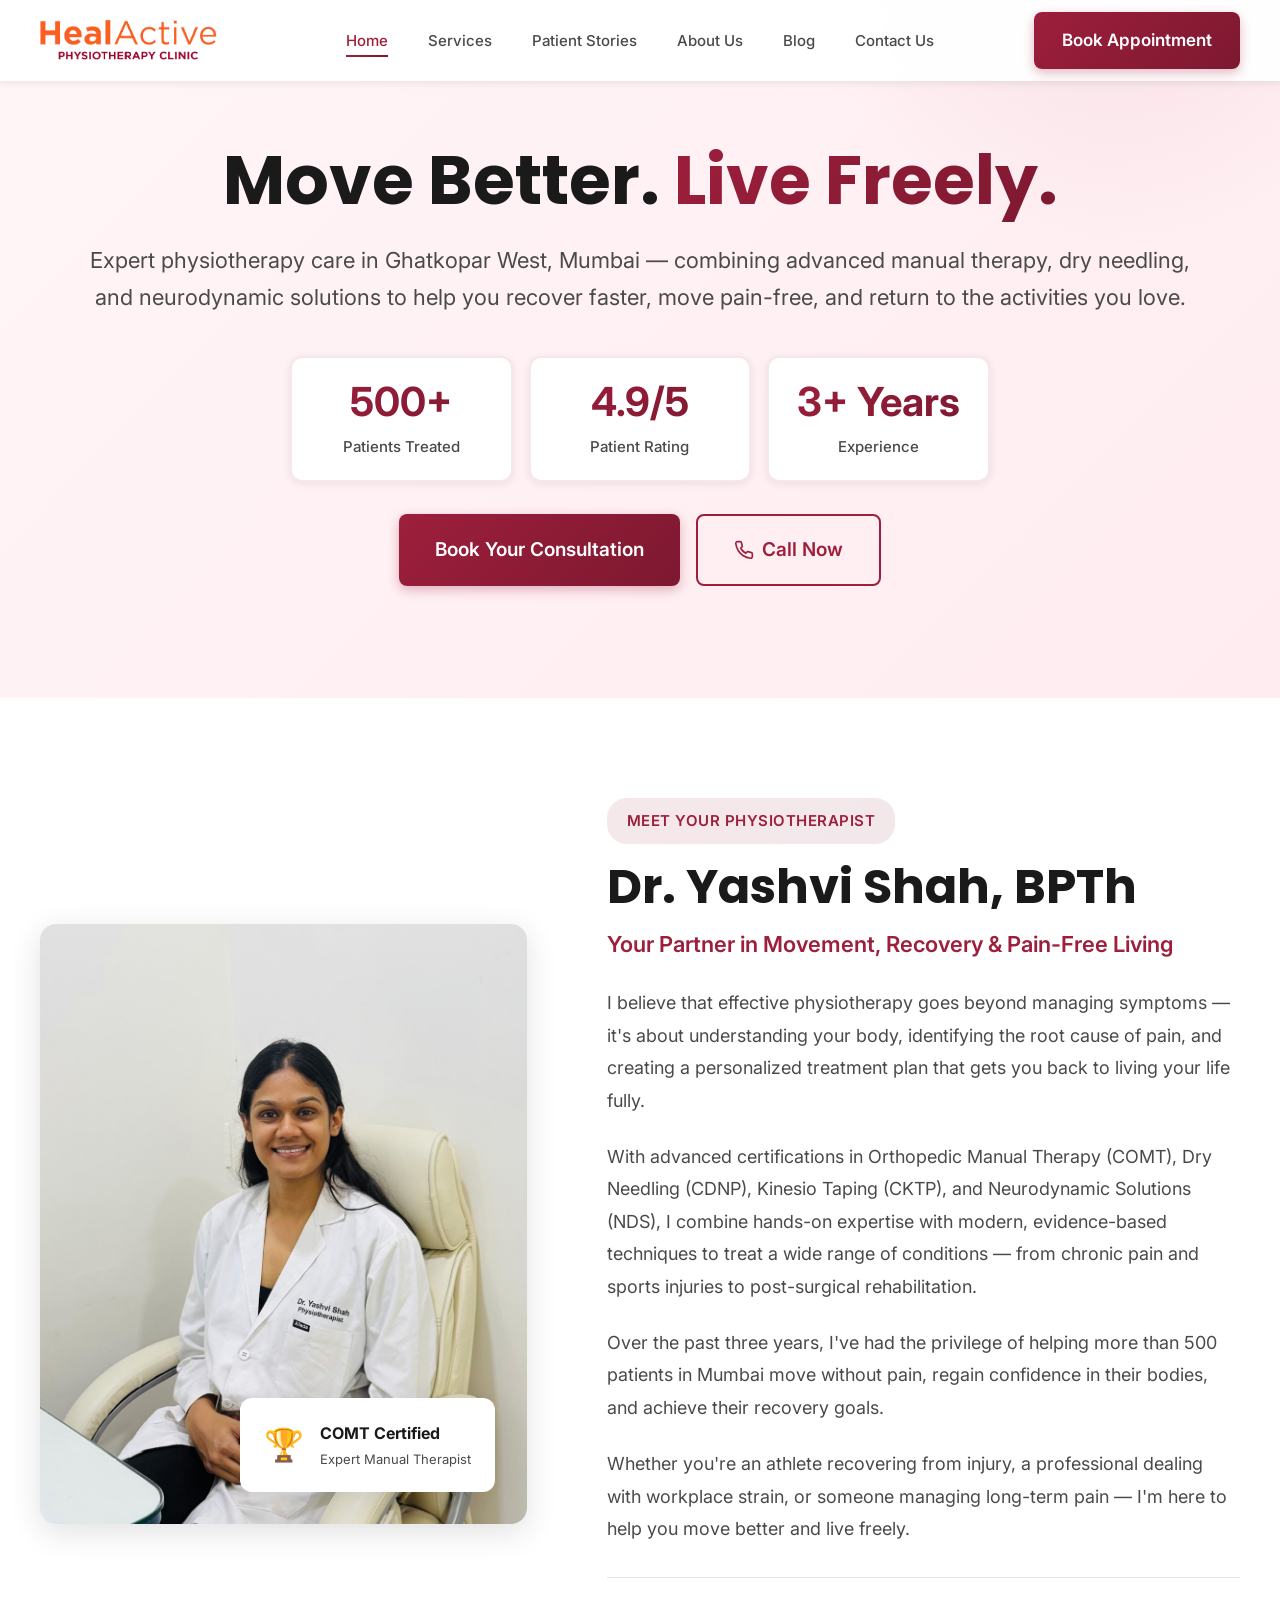
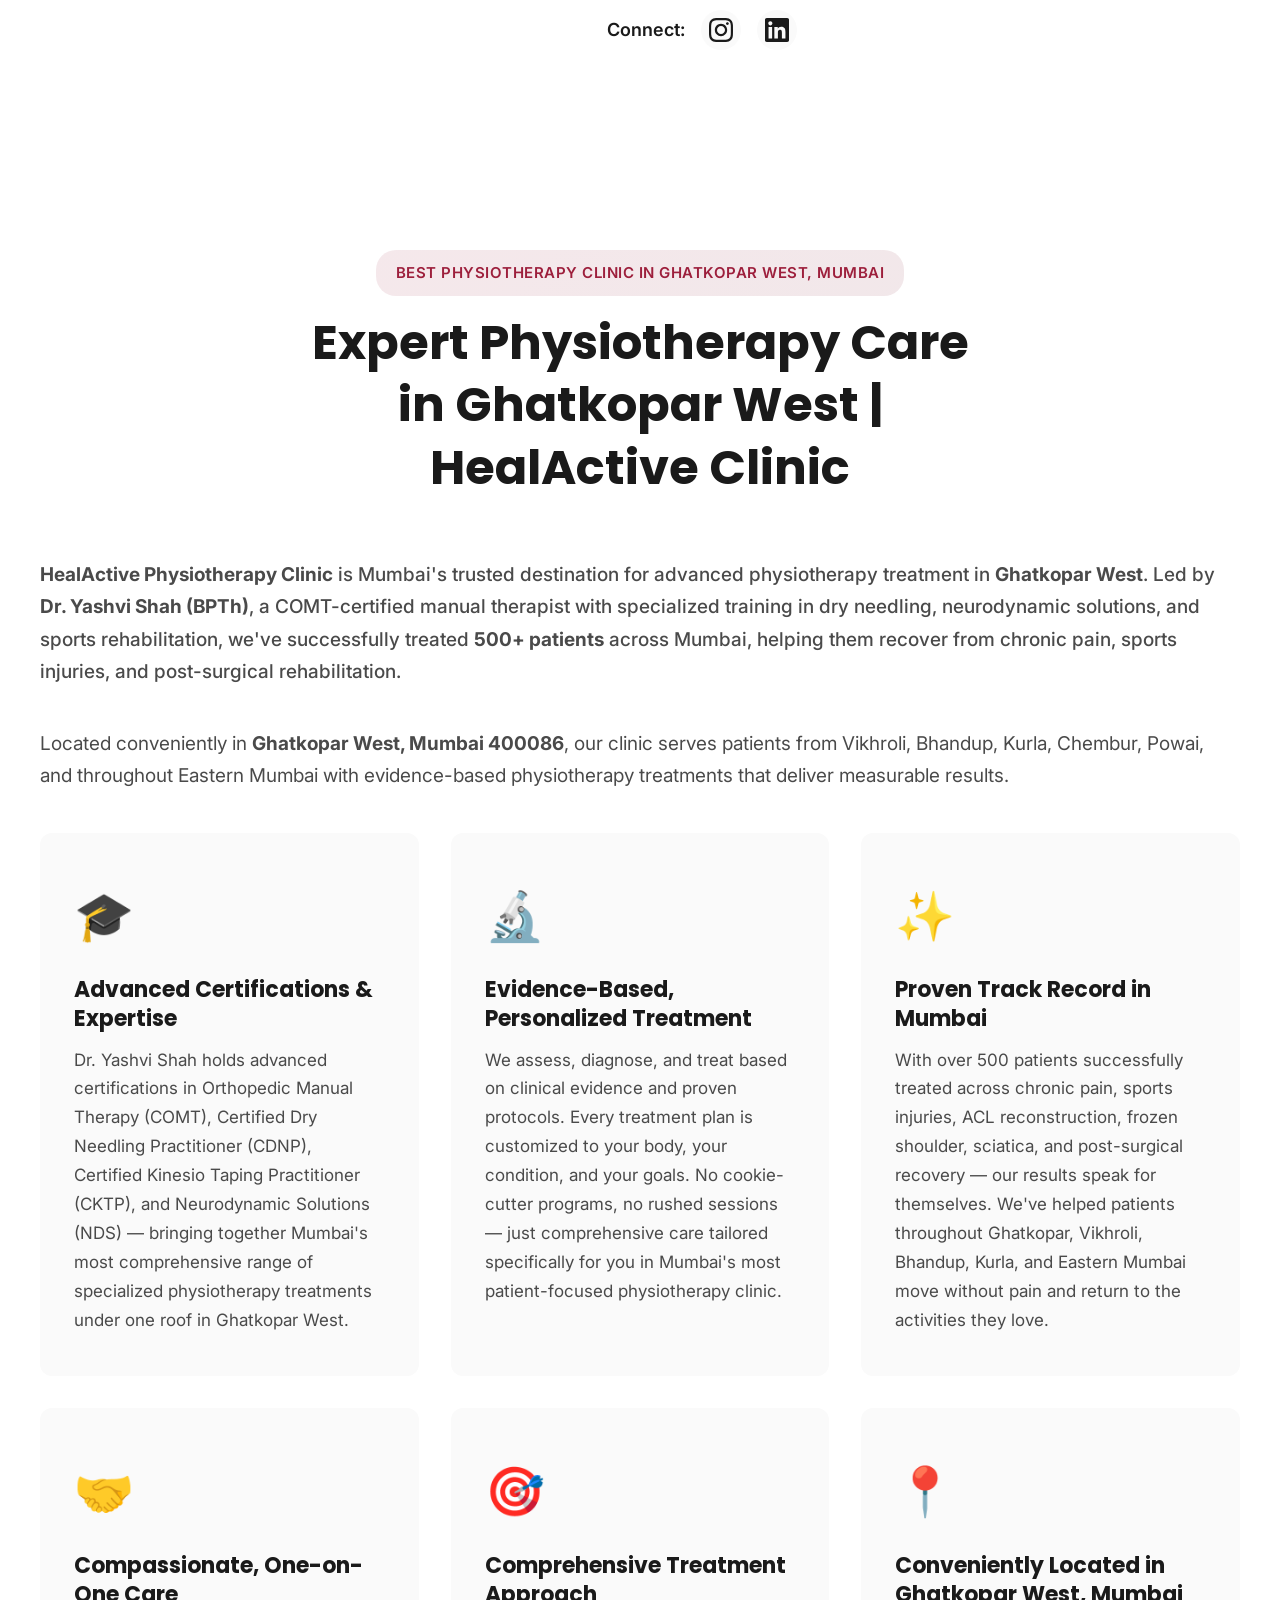
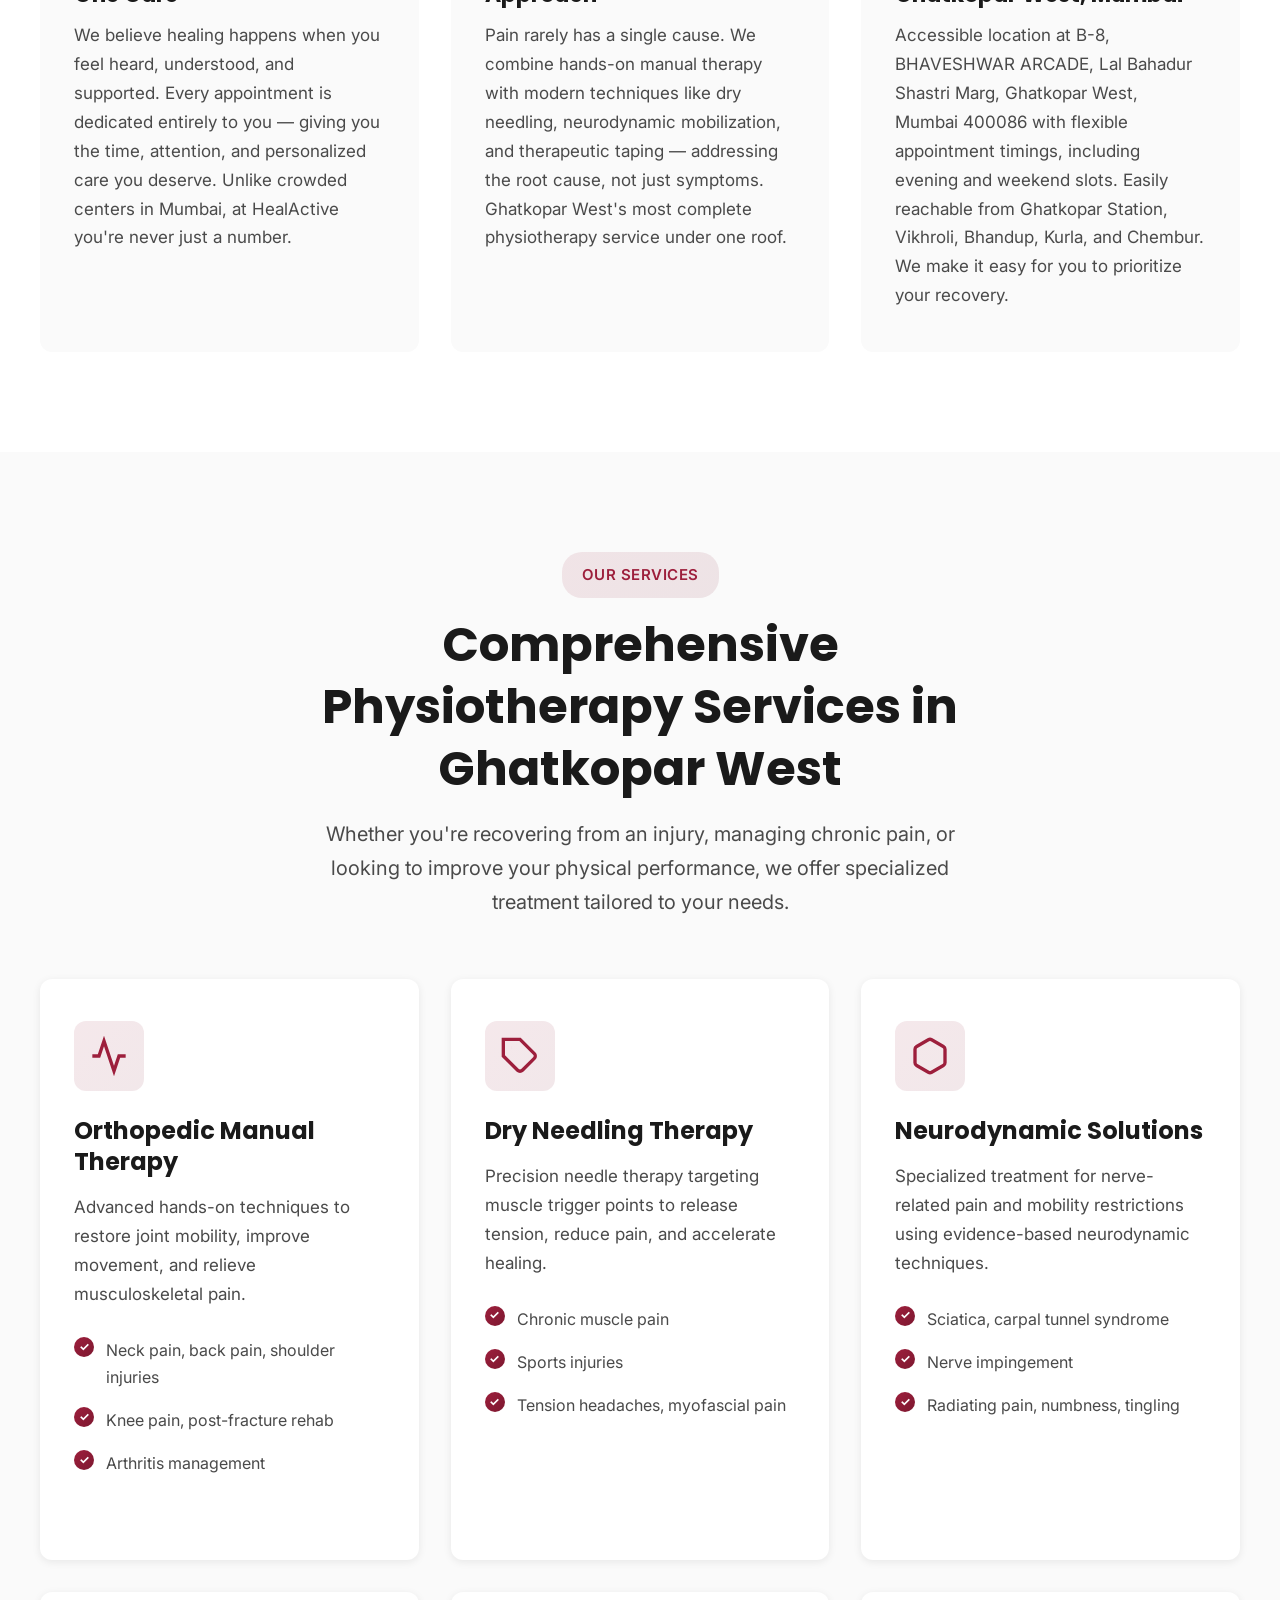
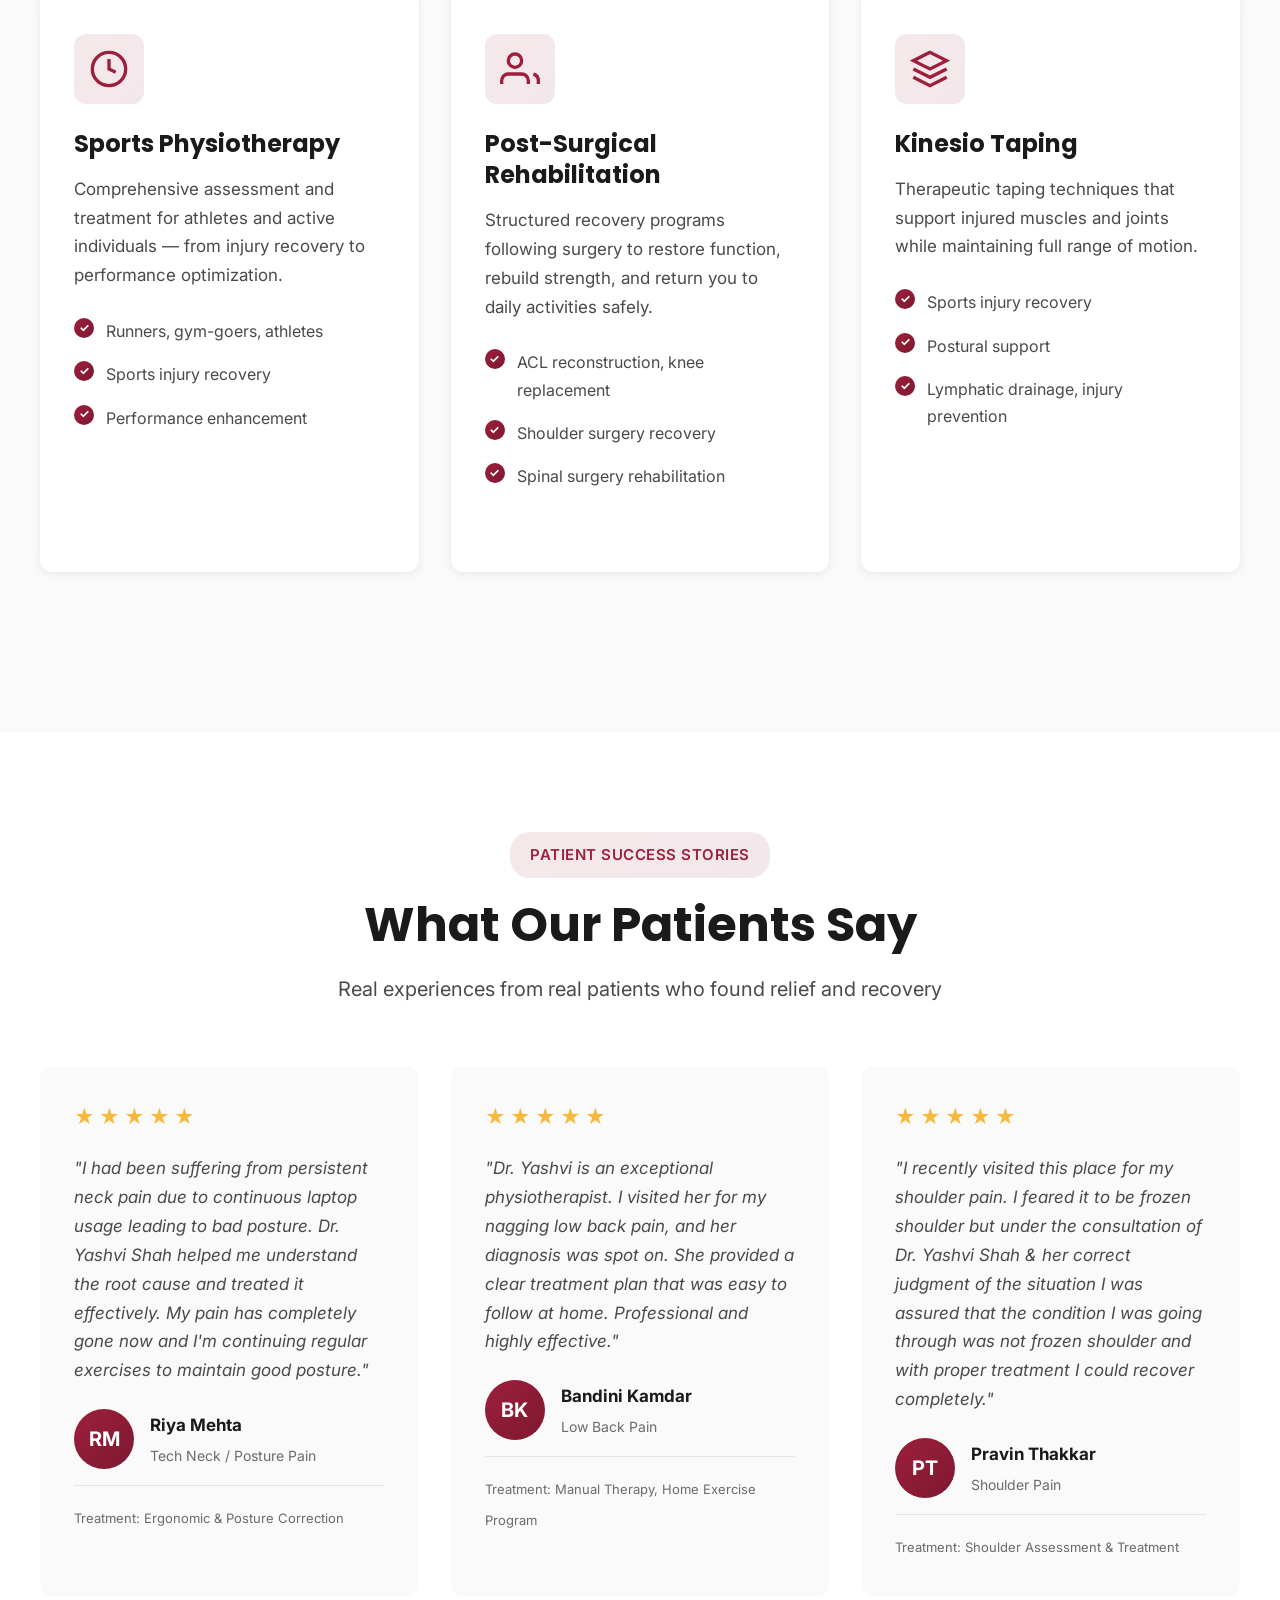
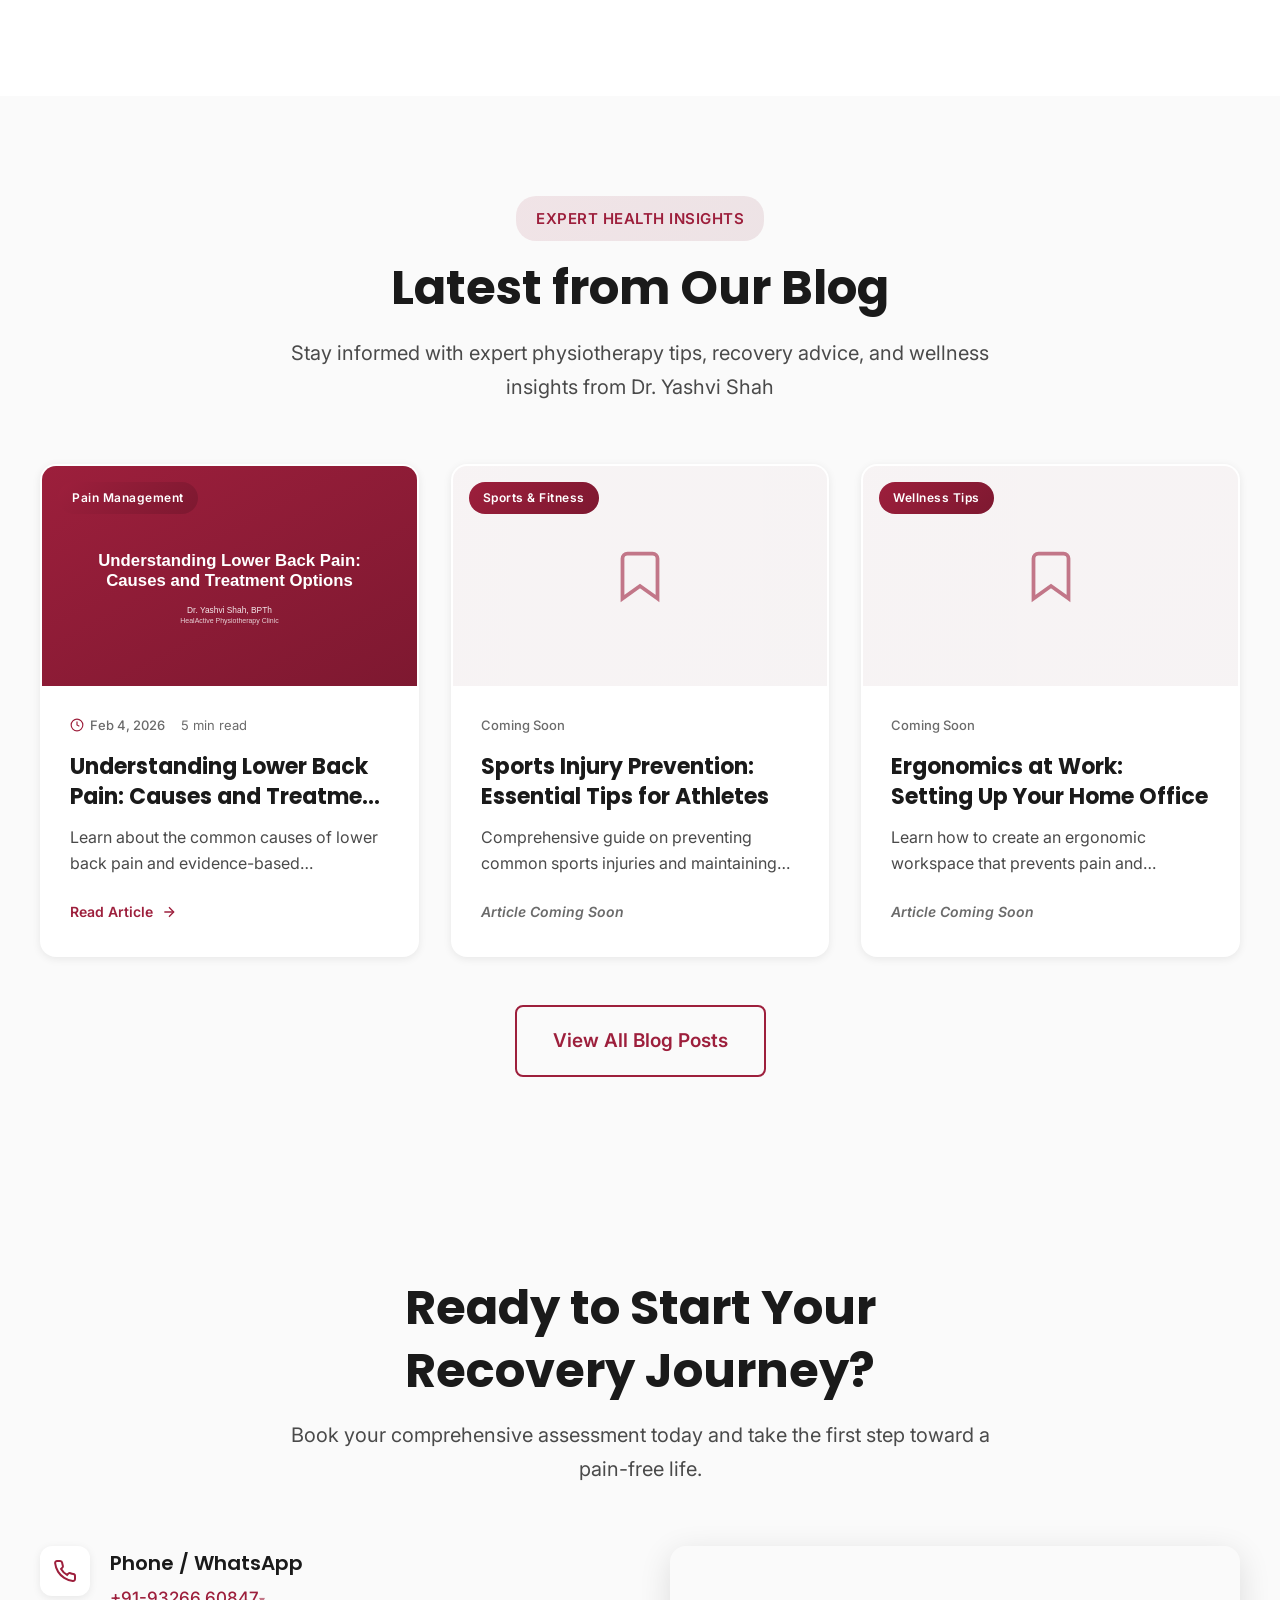
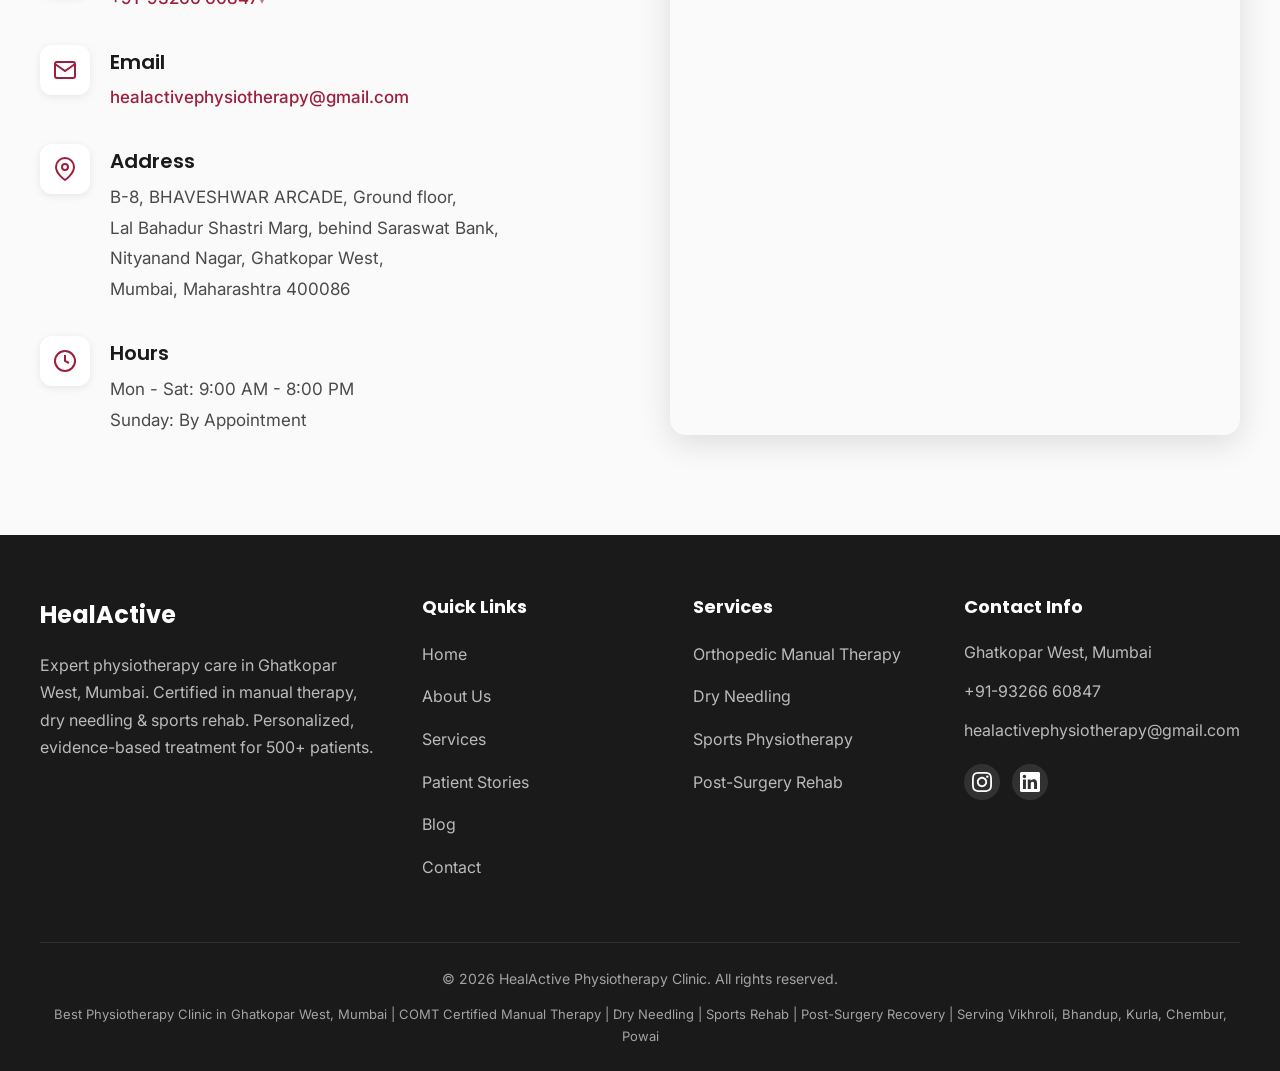
==== commit e16c425e: "Changed insta and linkedin" ====
--- a/index.html
+++ b/index.html
@@ -10,7 +10,7 @@
     <link rel="preconnect" href="https://fonts.googleapis.com">
     <link rel="preconnect" href="https://fonts.gstatic.com" crossorigin>
     <link href="https://fonts.googleapis.com/css2?family=Inter:wght@300;400;500;600;700&family=Poppins:wght@600;700&display=swap" rel="stylesheet">
-    <!-- Google tag (gtag.js) -->
+        <!-- Google tag (gtag.js) -->
 <script async src="https://www.googletagmanager.com/gtag/js?id=G-JWW0J9REW7"></script>
 <script>
   window.dataLayer = window.dataLayer || [];
@@ -129,12 +129,12 @@
 
                     <div class="doctor-social">
                         <span>Connect:</span>
-                        <a href="https://instagram.com/healactive" target="_blank" rel="noopener" class="social-link" aria-label="Instagram">
+                        <a href="https://instagram.com/healactive.physiotherapy" target="_blank" rel="noopener" class="social-link" aria-label="Instagram">
                             <svg width="24" height="24" viewBox="0 0 24 24" fill="currentColor">
                                 <path d="M12 2.163c3.204 0 3.584.012 4.85.07 3.252.148 4.771 1.691 4.919 4.919.058 1.265.069 1.645.069 4.849 0 3.205-.012 3.584-.069 4.849-.149 3.225-1.664 4.771-4.919 4.919-1.266.058-1.644.07-4.85.07-3.204 0-3.584-.012-4.849-.07-3.26-.149-4.771-1.699-4.919-4.92-.058-1.265-.07-1.644-.07-4.849 0-3.204.013-3.583.07-4.849.149-3.227 1.664-4.771 4.919-4.919 1.266-.057 1.645-.069 4.849-.069zm0-2.163c-3.259 0-3.667.014-4.947.072-4.358.2-6.78 2.618-6.98 6.98-.059 1.281-.073 1.689-.073 4.948 0 3.259.014 3.668.072 4.948.2 4.358 2.618 6.78 6.98 6.98 1.281.058 1.689.072 4.948.072 3.259 0 3.668-.014 4.948-.072 4.354-.2 6.782-2.618 6.979-6.98.059-1.28.073-1.689.073-4.948 0-3.259-.014-3.667-.072-4.947-.196-4.354-2.617-6.78-6.979-6.98-1.281-.059-1.69-.073-4.949-.073zm0 5.838c-3.403 0-6.162 2.759-6.162 6.162s2.759 6.163 6.162 6.163 6.162-2.759 6.162-6.163c0-3.403-2.759-6.162-6.162-6.162zm0 10.162c-2.209 0-4-1.79-4-4 0-2.209 1.791-4 4-4s4 1.791 4 4c0 2.21-1.791 4-4 4zm6.406-11.845c-.796 0-1.441.645-1.441 1.44s.645 1.44 1.441 1.44c.795 0 1.439-.645 1.439-1.44s-.644-1.44-1.439-1.44z"/>
                             </svg>
                         </a>
-                        <a href="https://linkedin.com/in/healactive" target="_blank" rel="noopener" class="social-link" aria-label="LinkedIn">
+                        <a href="https://linkedin.com/in/yashvi-shah-057756186/" target="_blank" rel="noopener" class="social-link" aria-label="LinkedIn">
                             <svg width="24" height="24" viewBox="0 0 24 24" fill="currentColor">
                                 <path d="M20.447 20.452h-3.554v-5.569c0-1.328-.027-3.037-1.852-3.037-1.853 0-2.136 1.445-2.136 2.939v5.667H9.351V9h3.414v1.561h.046c.477-.9 1.637-1.85 3.37-1.85 3.601 0 4.267 2.37 4.267 5.455v6.286zM5.337 7.433c-1.144 0-2.063-.926-2.063-2.065 0-1.138.92-2.063 2.063-2.063 1.14 0 2.064.925 2.064 2.063 0 1.139-.925 2.065-2.064 2.065zm1.782 13.019H3.555V9h3.564v11.452zM22.225 0H1.771C.792 0 0 .774 0 1.729v20.542C0 23.227.792 24 1.771 24h20.451C23.2 24 24 23.227 24 22.271V1.729C24 .774 23.2 0 22.222 0h.003z"/>
                             </svg>
@@ -738,12 +738,12 @@
                         <li><a href="mailto:healactivephysiotherapy@gmail.com">healactivephysiotherapy@gmail.com</a></li>
                     </ul>
                     <div class="footer-social">
-                        <a href="https://instagram.com/healactive" target="_blank" rel="noopener" aria-label="Instagram">
+                        <a href="https://instagram.com/healactive.physiotherapy" target="_blank" rel="noopener" aria-label="Instagram">
                             <svg width="20" height="20" viewBox="0 0 24 24" fill="currentColor">
                                 <path d="M12 2.163c3.204 0 3.584.012 4.85.07 3.252.148 4.771 1.691 4.919 4.919.058 1.265.069 1.645.069 4.849 0 3.205-.012 3.584-.069 4.849-.149 3.225-1.664 4.771-4.919 4.919-1.266.058-1.644.07-4.85.07-3.204 0-3.584-.012-4.849-.07-3.26-.149-4.771-1.699-4.919-4.92-.058-1.265-.07-1.644-.07-4.849 0-3.204.013-3.583.07-4.849.149-3.227 1.664-4.771 4.919-4.919 1.266-.057 1.645-.069 4.849-.069zm0-2.163c-3.259 0-3.667.014-4.947.072-4.358.2-6.78 2.618-6.98 6.98-.059 1.281-.073 1.689-.073 4.948 0 3.259.014 3.668.072 4.948.2 4.358 2.618 6.78 6.98 6.98 1.281.058 1.689.072 4.948.072 3.259 0 3.668-.014 4.948-.072 4.354-.2 6.782-2.618 6.979-6.98.059-1.28.073-1.689.073-4.948 0-3.259-.014-3.667-.072-4.947-.196-4.354-2.617-6.78-6.979-6.98-1.281-.059-1.69-.073-4.949-.073zm0 5.838c-3.403 0-6.162 2.759-6.162 6.162s2.759 6.163 6.162 6.163 6.162-2.759 6.162-6.163c0-3.403-2.759-6.162-6.162-6.162zm0 10.162c-2.209 0-4-1.79-4-4 0-2.209 1.791-4 4-4s4 1.791 4 4c0 2.21-1.791 4-4 4zm6.406-11.845c-.796 0-1.441.645-1.441 1.44s.645 1.44 1.441 1.44c.795 0 1.439-.645 1.439-1.44s-.644-1.44-1.439-1.44z"/>
                             </svg>
                         </a>
-                        <a href="https://linkedin.com/in/healactive" target="_blank" rel="noopener" aria-label="LinkedIn">
+                        <a href="https://linkedin.com/in/yashvi-shah-057756186/" target="_blank" rel="noopener" aria-label="LinkedIn">
                             <svg width="20" height="20" viewBox="0 0 24 24" fill="currentColor">
                                 <path d="M20.447 20.452h-3.554v-5.569c0-1.328-.027-3.037-1.852-3.037-1.853 0-2.136 1.445-2.136 2.939v5.667H9.351V9h3.414v1.561h.046c.477-.9 1.637-1.85 3.37-1.85 3.601 0 4.267 2.37 4.267 5.455v6.286zM5.337 7.433c-1.144 0-2.063-.926-2.063-2.065 0-1.138.92-2.063 2.063-2.063 1.14 0 2.064.925 2.064 2.063 0 1.139-.925 2.065-2.064 2.065zm1.782 13.019H3.555V9h3.564v11.452zM22.225 0H1.771C.792 0 0 .774 0 1.729v20.542C0 23.227.792 24 1.771 24h20.451C23.2 24 24 23.227 24 22.271V1.729C24 .774 23.2 0 22.222 0h.003z"/>
                             </svg>
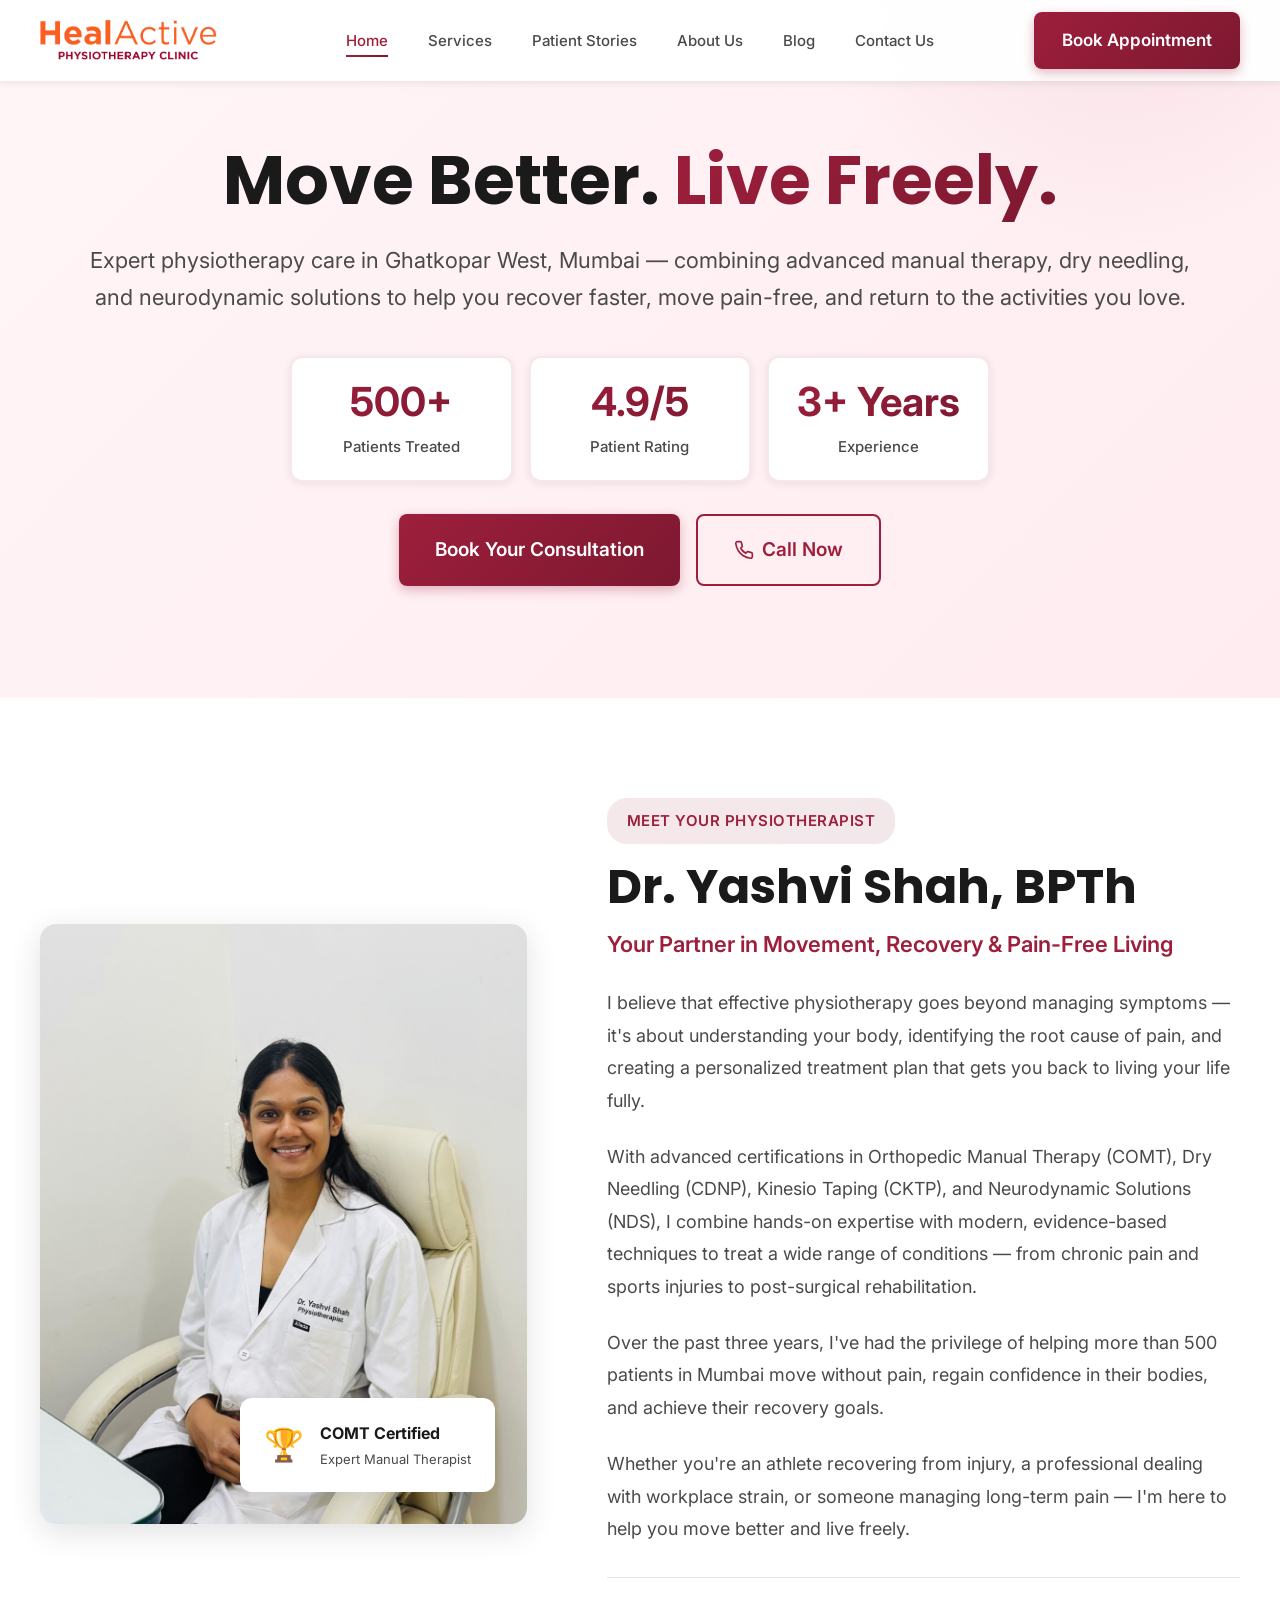
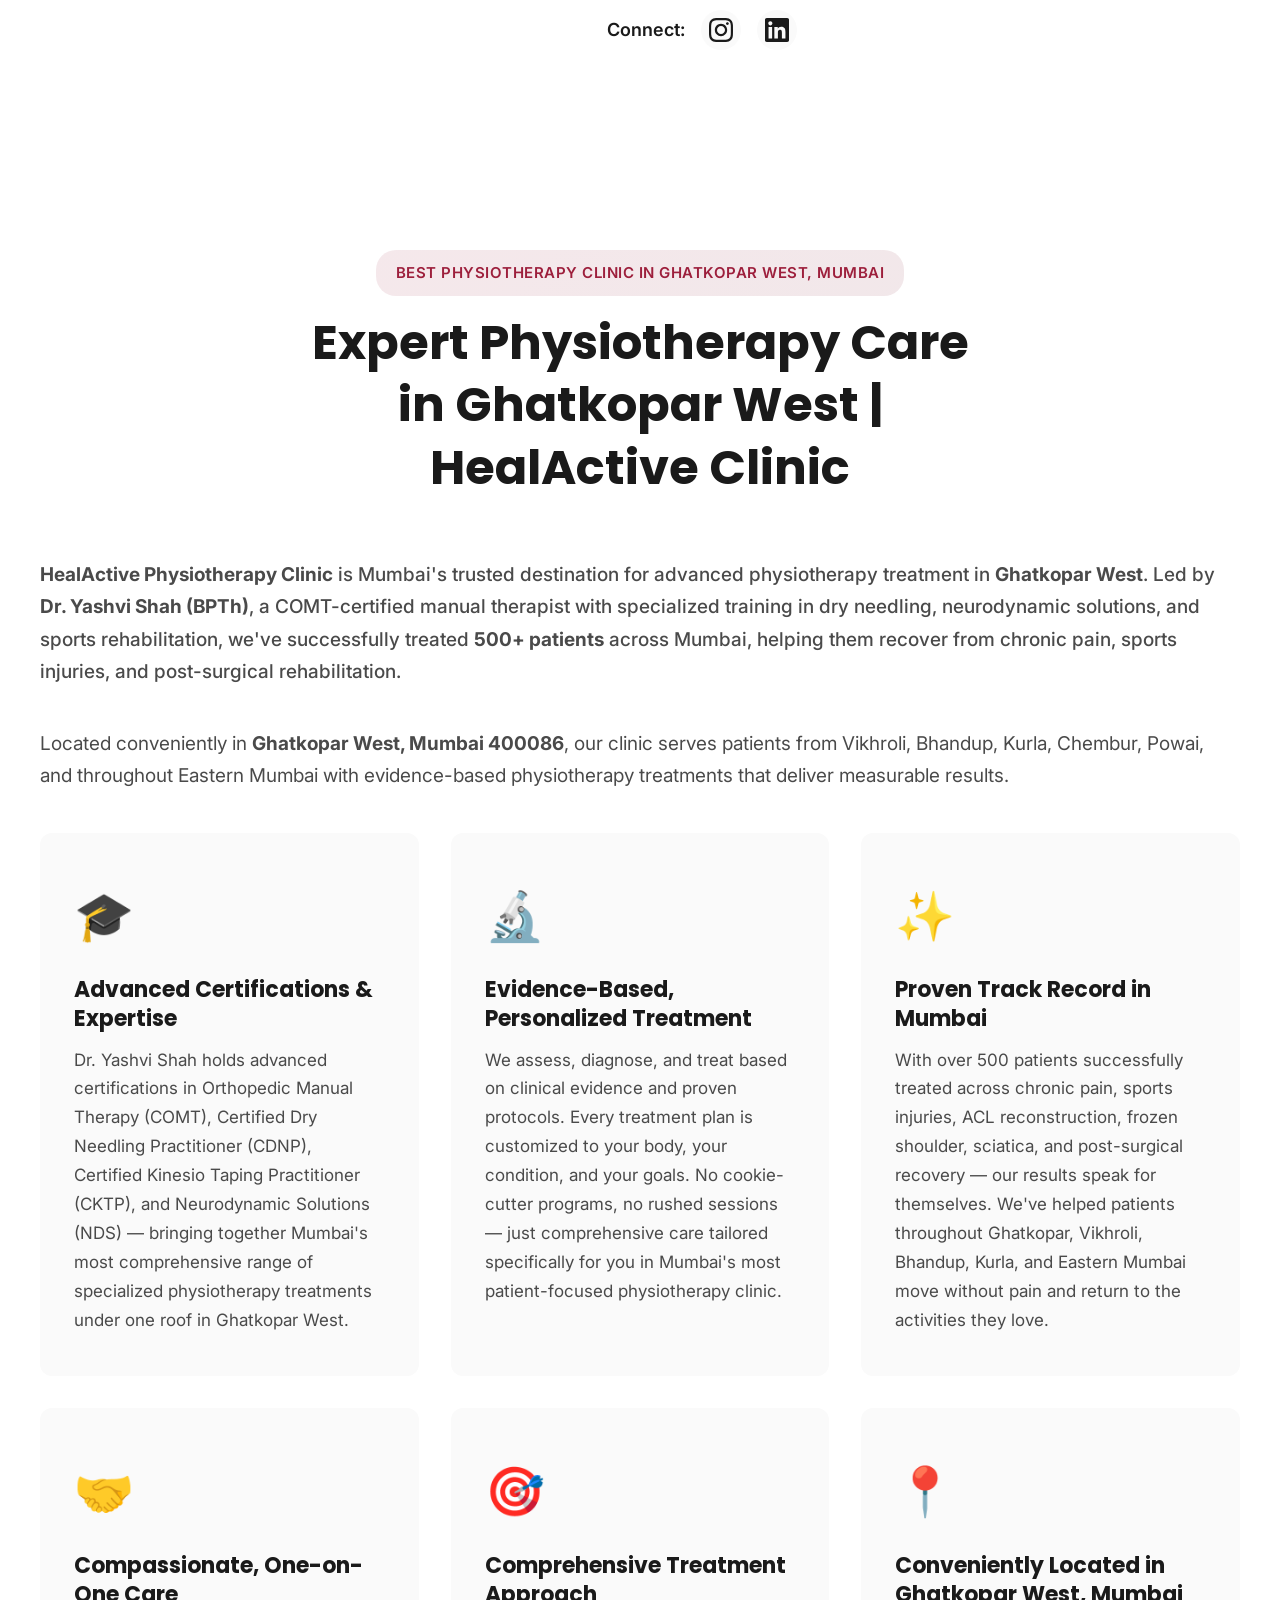
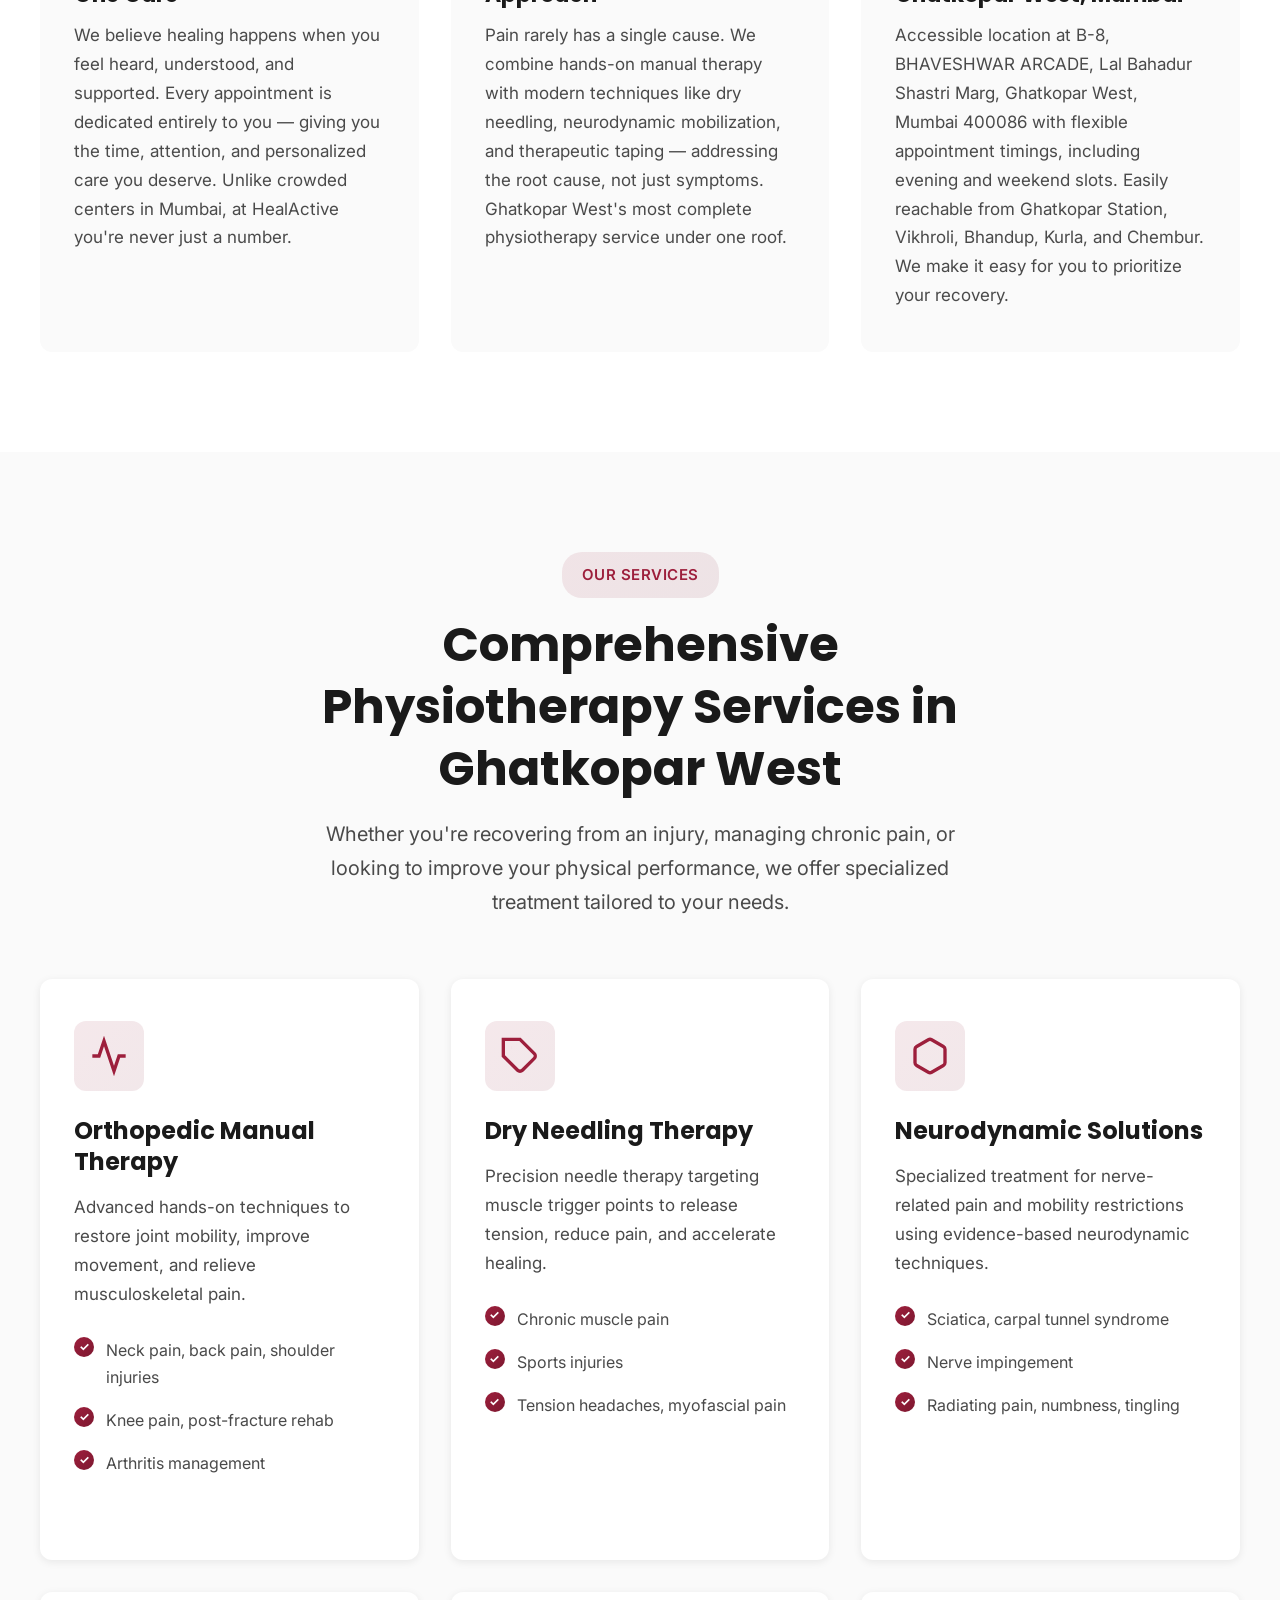
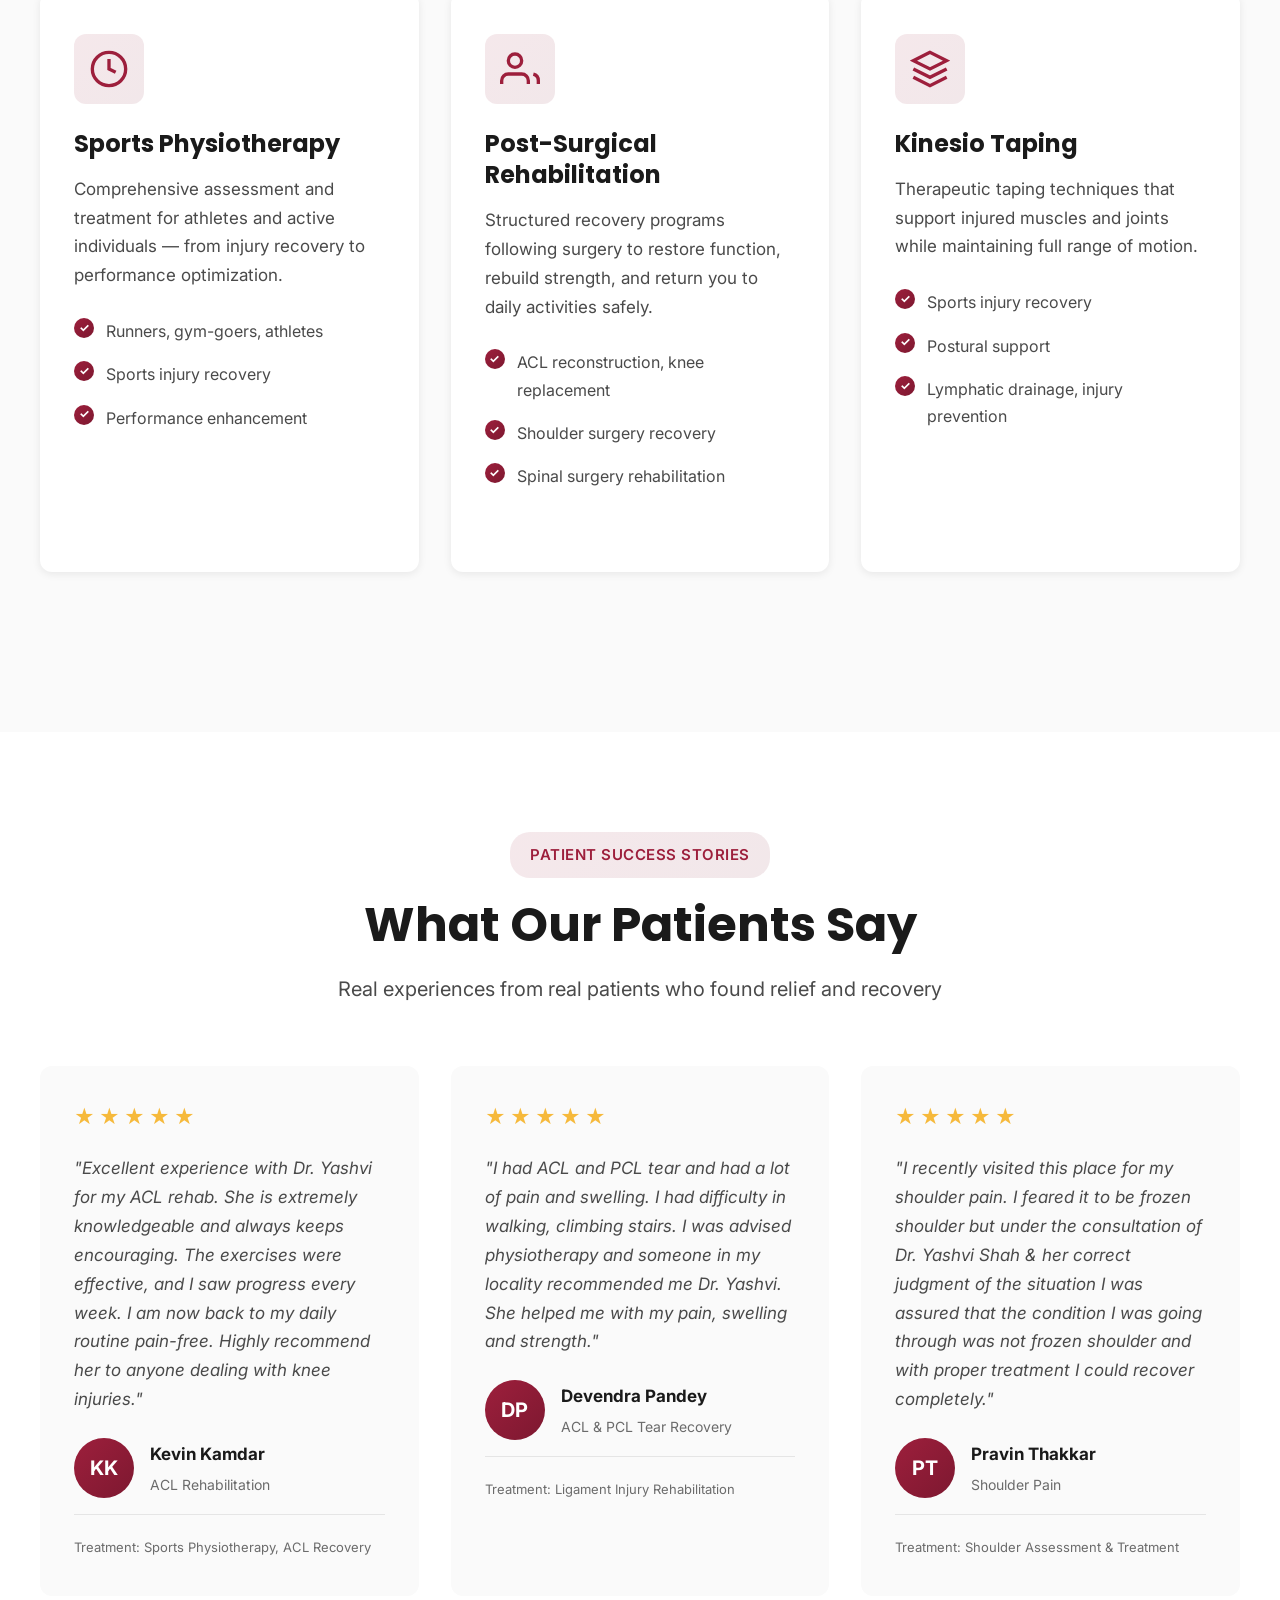
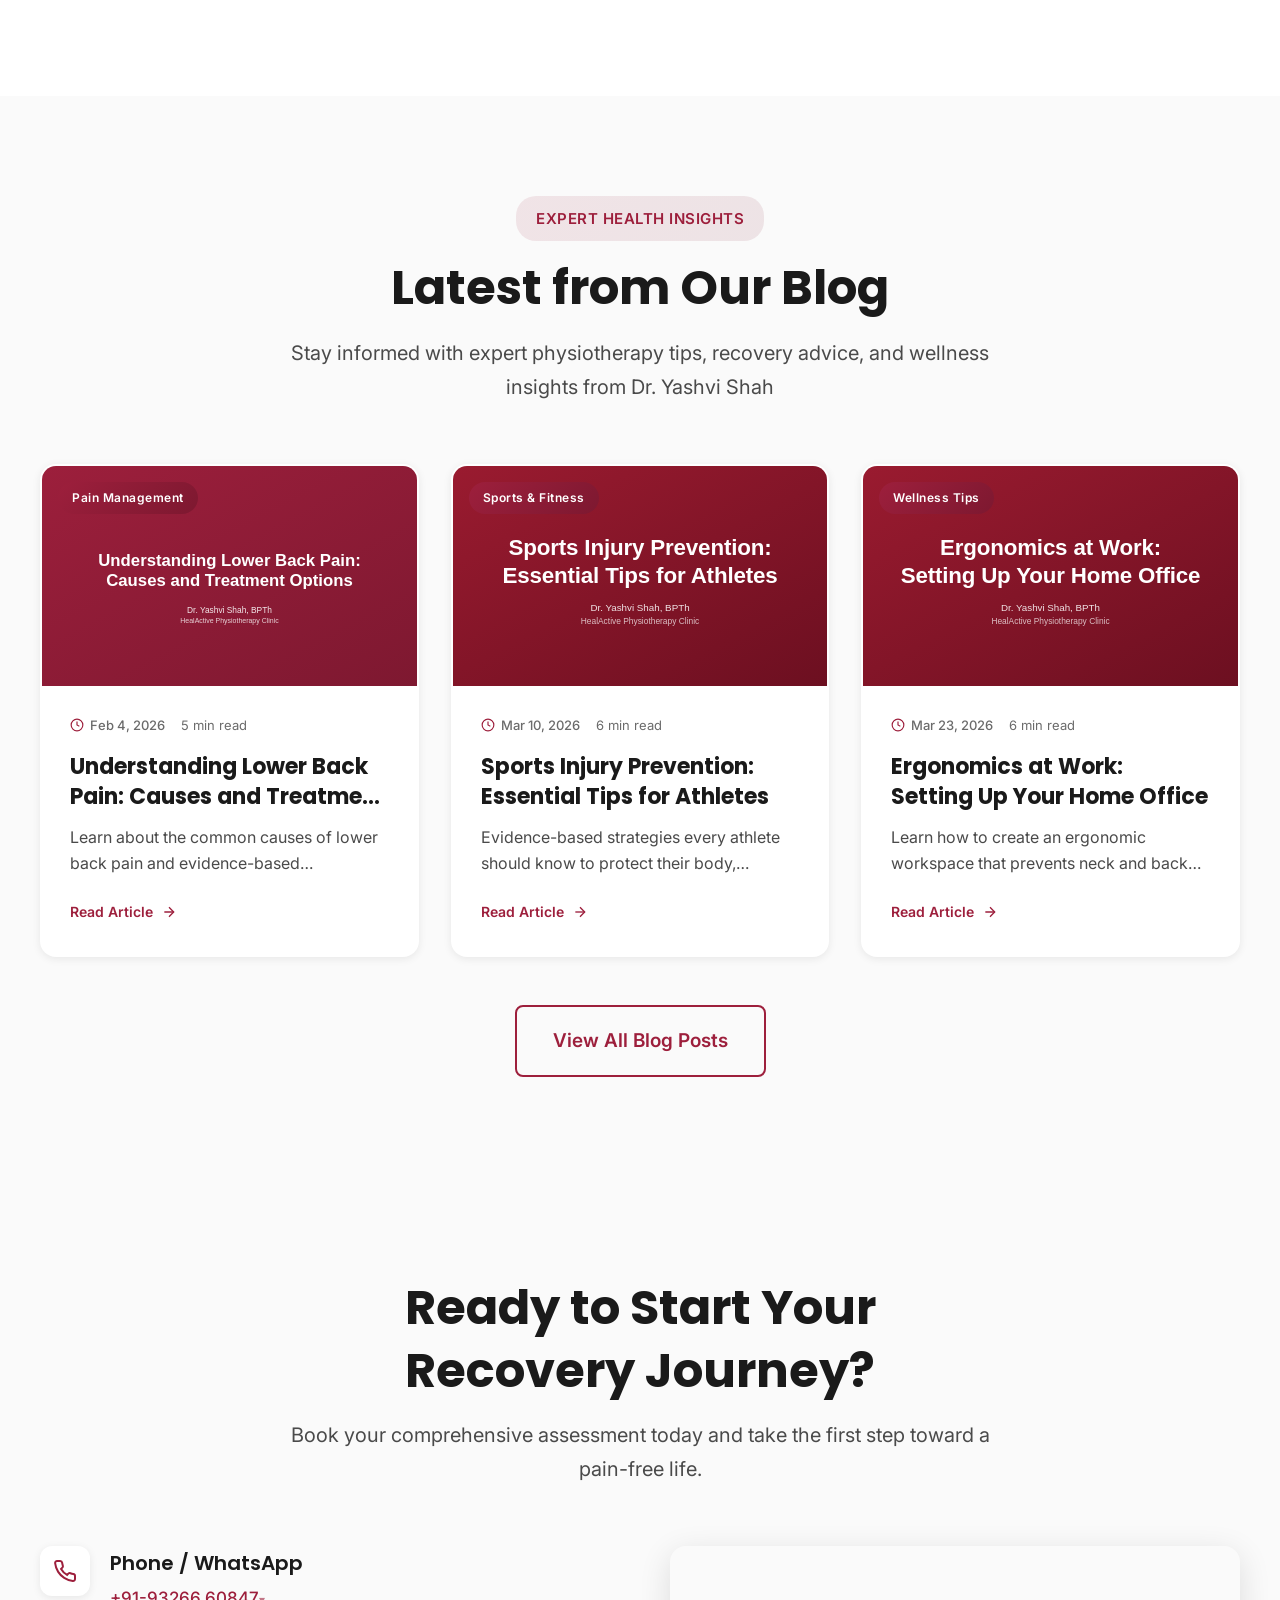
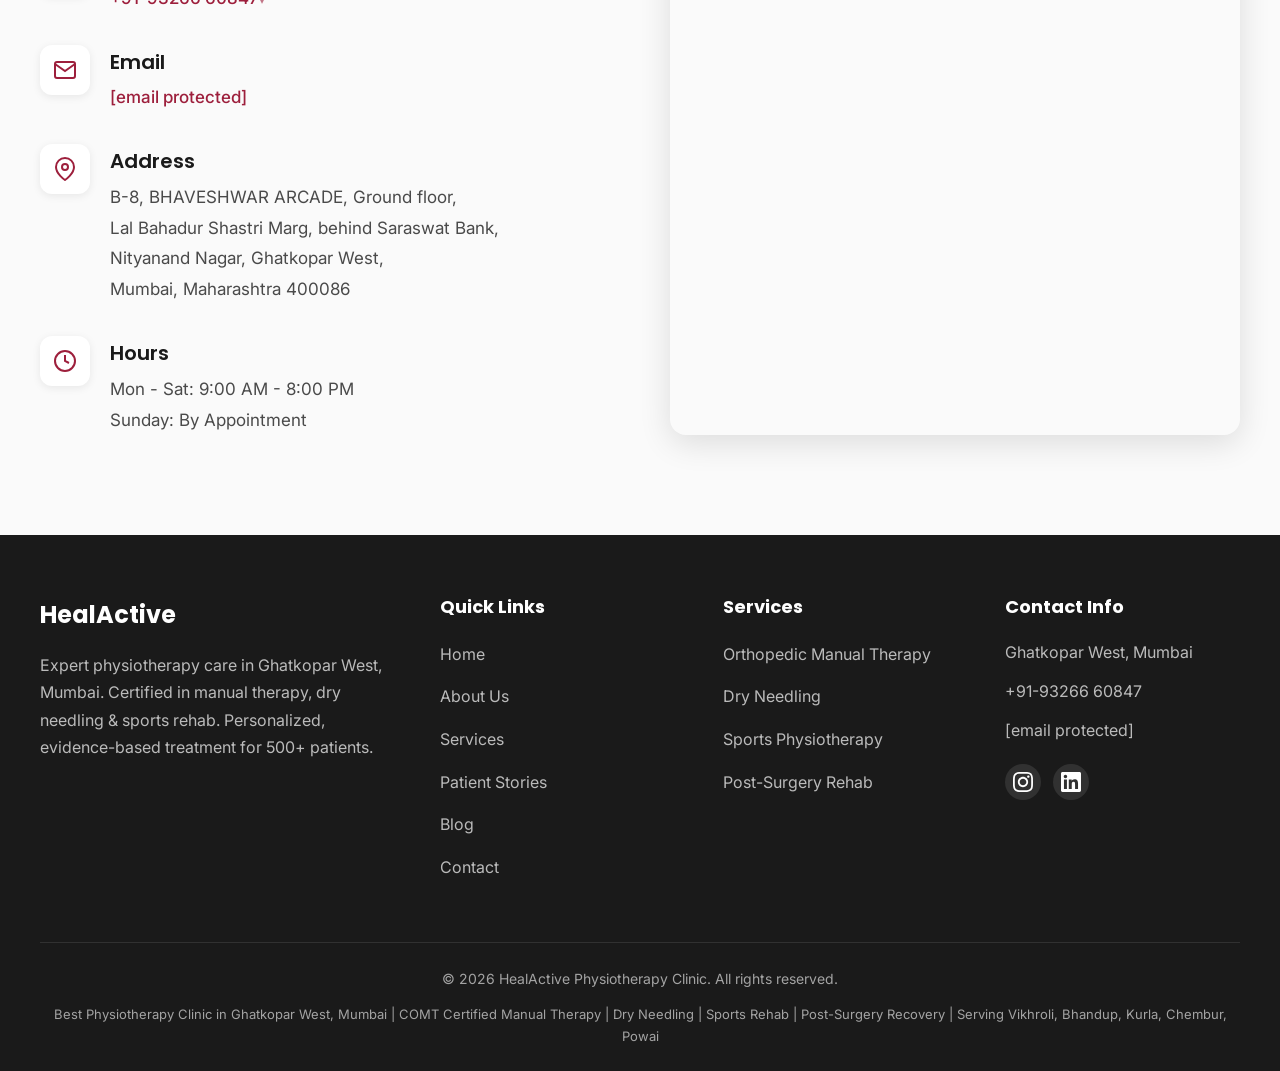
==== commit 6d1db3ba: "Added blogs" ====
--- a/index.html
+++ b/index.html
@@ -1,795 +1,815 @@
-<!DOCTYPE html>
-<html lang="en">
-<head>
-    <meta charset="UTF-8">
-    <meta name="viewport" content="width=device-width, initial-scale=1.0">
-    <title>HealActive Physiotherapy Clinic | Expert Care in Ghatkopar East, Mumbai</title>
-    <meta name="description" content="Advanced physiotherapy care in Ghatkopar East. COMT certified manual therapy, dry needling, sports rehab. Book your consultation today.">
-    <link rel="stylesheet" href="style.css">
-    <link rel="icon" href="favicon.ico" type="image/x-icon">
-    <link rel="preconnect" href="https://fonts.googleapis.com">
-    <link rel="preconnect" href="https://fonts.gstatic.com" crossorigin>
-    <link href="https://fonts.googleapis.com/css2?family=Inter:wght@300;400;500;600;700&family=Poppins:wght@600;700&display=swap" rel="stylesheet">
-        <!-- Google tag (gtag.js) -->
-<script async src="https://www.googletagmanager.com/gtag/js?id=G-JWW0J9REW7"></script>
-<script>
-  window.dataLayer = window.dataLayer || [];
-  function gtag(){dataLayer.push(arguments);}
-  gtag('js', new Date());
-
-  gtag('config', 'G-JWW0J9REW7');
-</script>
-</head>
-<body>
-        <!-- Header -->
-    <header class="header" id="header">
-        <div class="container">
-            <div class="header-content">
-                <div class="logo">
-                    <a href="index.html">
-                        <img src="healactivelogonobg.png" alt="HealActive Physiotherapy Clinic" class="logo-img">
-                    </a>
-                </div>
-                <nav class="nav" id="nav">
-                    <a href="index.html" class="nav-link active">Home</a>
-                    <div class="nav-dropdown">
-                        <a href="services.html" class="nav-link">Services</a>
-                        <div class="dropdown-content">
-                            <a href="services.html#sports">Sports Physiotherapy</a>
-                            <a href="services.html#orthopedic">Orthopedic Manual Therapy</a>
-                            <a href="services.html#surgical">Post-Surgical Recovery</a>
-                            <a href="services.html#dry-needling">Dry Needling Therapy</a>
-                            <a href="services.html#neurodynamic">Neurodynamic Solutions</a>
-                            <a href="services.html#womens-health">Women's Health Program</a>
-                            <a href="services.html#ergonomics">Ergonomic & Posture Correction</a>
-                            <a href="services.html#senior-citizens">Senior Citizens Program</a>
-                        </div>
-                    </div>
-                    <a href="testimonials.html" class="nav-link">Patient Stories</a>
-                    <a href="about.html" class="nav-link">About Us</a>
-                    <a href="blog.html" class="nav-link">Blog</a>
-                    <a href="contactus.html" class="nav-link">Contact Us</a>
-                </nav>
-                <a href="contactus.html" class="btn btn-primary btn-header">Book Appointment</a>
-                <button class="mobile-toggle" id="mobile-toggle" aria-label="Toggle menu">
-                    <span></span>
-                    <span></span>
-                    <span></span>
-                </button>
-            </div>
-        </div>
-    </header>
-
-    <!-- Hero Section -->
-    <section class="hero" id="home">
-        <div class="container">
-            <div class="hero-content">
-                <div class="hero-text">
-                    <h1 class="hero-title">Move Better. <span class="gradient-text">Live Freely.</span></h1>
-                    <p class="hero-subtitle">Expert physiotherapy care in Ghatkopar West, Mumbai — combining advanced manual therapy, dry needling, and neurodynamic solutions to help you recover faster, move pain-free, and return to the activities you love.</p>
-                    
-                    <!-- Stats Cards -->
-                    <div class="hero-stats">
-                        <div class="stat-card">
-                            <div class="stat-value">500+</div>
-                            <div class="stat-label">Patients Treated</div>
-                        </div>
-                        <div class="stat-card">
-                            <div class="stat-value">4.9/5</div>
-                            <div class="stat-label">Patient Rating</div>
-                        </div>
-                        <div class="stat-card">
-                            <div class="stat-value">3+ Years</div>
-                            <div class="stat-label">Experience</div>
-                        </div>
-                    </div>
-
-                    <div class="hero-cta">
-                        <a href="contactus.html" class="btn btn-primary btn-lg">Book Your Consultation</a>
-                        <a href="tel:+919326660847" class="btn btn-outline btn-lg">
-                            <svg width="20" height="20" viewBox="0 0 24 24" fill="none" stroke="currentColor" stroke-width="2">
-                                <path d="M22 16.92v3a2 2 0 0 1-2.18 2 19.79 19.79 0 0 1-8.63-3.07 19.5 19.5 0 0 1-6-6 19.79 19.79 0 0 1-3.07-8.67A2 2 0 0 1 4.11 2h3a2 2 0 0 1 2 1.72 12.84 12.84 0 0 0 .7 2.81 2 2 0 0 1-.45 2.11L8.09 9.91a16 16 0 0 0 6 6l1.27-1.27a2 2 0 0 1 2.11-.45 12.84 12.84 0 0 0 2.81.7A2 2 0 0 1 22 16.92z"></path>
-                            </svg>
-                            Call Now
-                        </a>
-                    </div>
-                </div>
-            </div>
-        </div>
-    </section>
-
-    <!-- Doctor Profile -->
-    <section class="doctor" id="doctor">
-        <div class="container">
-            <div class="doctor-content">
-                <div class="doctor-image-wrapper">
-                    <div class="doctor-image">
-                        <img src="doctor.jpeg" alt="Dr. Yashvi Shah - Physiotherapist" class="doctor-img">
-                        <div class="doctor-badge">
-                            <div class="badge-icon">🏆</div>
-                            <div class="badge-content">
-                                <div class="badge-title">COMT Certified</div>
-                                <div class="badge-subtitle">Expert Manual Therapist</div>
-                            </div>
-                        </div>
-                    </div>
-                </div>
-                <div class="doctor-info">
-                    <span class="section-label">Meet Your Physiotherapist</span>
-                    <h2 class="section-title">Dr. Yashvi Shah, BPTh</h2>
-                    <p class="doctor-tagline">Your Partner in Movement, Recovery & Pain-Free Living</p>
-                    
-                    <p class="doctor-intro">I believe that effective physiotherapy goes beyond managing symptoms — it's about understanding your body, identifying the root cause of pain, and creating a personalized treatment plan that gets you back to living your life fully.</p>
-                    
-                    <p class="doctor-intro">With advanced certifications in Orthopedic Manual Therapy (COMT), Dry Needling (CDNP), Kinesio Taping (CKTP), and Neurodynamic Solutions (NDS), I combine hands-on expertise with modern, evidence-based techniques to treat a wide range of conditions — from chronic pain and sports injuries to post-surgical rehabilitation.</p>
-                    
-                    <p class="doctor-intro">Over the past three years, I've had the privilege of helping more than 500 patients in Mumbai move without pain, regain confidence in their bodies, and achieve their recovery goals.</p>
-                    
-                    <p class="doctor-intro">Whether you're an athlete recovering from injury, a professional dealing with workplace strain, or someone managing long-term pain — I'm here to help you move better and live freely.</p>
-
-                    <div class="doctor-social">
-                        <span>Connect:</span>
-                        <a href="https://instagram.com/healactive.physiotherapy" target="_blank" rel="noopener" class="social-link" aria-label="Instagram">
-                            <svg width="24" height="24" viewBox="0 0 24 24" fill="currentColor">
-                                <path d="M12 2.163c3.204 0 3.584.012 4.85.07 3.252.148 4.771 1.691 4.919 4.919.058 1.265.069 1.645.069 4.849 0 3.205-.012 3.584-.069 4.849-.149 3.225-1.664 4.771-4.919 4.919-1.266.058-1.644.07-4.85.07-3.204 0-3.584-.012-4.849-.07-3.26-.149-4.771-1.699-4.919-4.92-.058-1.265-.07-1.644-.07-4.849 0-3.204.013-3.583.07-4.849.149-3.227 1.664-4.771 4.919-4.919 1.266-.057 1.645-.069 4.849-.069zm0-2.163c-3.259 0-3.667.014-4.947.072-4.358.2-6.78 2.618-6.98 6.98-.059 1.281-.073 1.689-.073 4.948 0 3.259.014 3.668.072 4.948.2 4.358 2.618 6.78 6.98 6.98 1.281.058 1.689.072 4.948.072 3.259 0 3.668-.014 4.948-.072 4.354-.2 6.782-2.618 6.979-6.98.059-1.28.073-1.689.073-4.948 0-3.259-.014-3.667-.072-4.947-.196-4.354-2.617-6.78-6.979-6.98-1.281-.059-1.69-.073-4.949-.073zm0 5.838c-3.403 0-6.162 2.759-6.162 6.162s2.759 6.163 6.162 6.163 6.162-2.759 6.162-6.163c0-3.403-2.759-6.162-6.162-6.162zm0 10.162c-2.209 0-4-1.79-4-4 0-2.209 1.791-4 4-4s4 1.791 4 4c0 2.21-1.791 4-4 4zm6.406-11.845c-.796 0-1.441.645-1.441 1.44s.645 1.44 1.441 1.44c.795 0 1.439-.645 1.439-1.44s-.644-1.44-1.439-1.44z"/>
-                            </svg>
-                        </a>
-                        <a href="https://linkedin.com/in/yashvi-shah-057756186/" target="_blank" rel="noopener" class="social-link" aria-label="LinkedIn">
-                            <svg width="24" height="24" viewBox="0 0 24 24" fill="currentColor">
-                                <path d="M20.447 20.452h-3.554v-5.569c0-1.328-.027-3.037-1.852-3.037-1.853 0-2.136 1.445-2.136 2.939v5.667H9.351V9h3.414v1.561h.046c.477-.9 1.637-1.85 3.37-1.85 3.601 0 4.267 2.37 4.267 5.455v6.286zM5.337 7.433c-1.144 0-2.063-.926-2.063-2.065 0-1.138.92-2.063 2.063-2.063 1.14 0 2.064.925 2.064 2.063 0 1.139-.925 2.065-2.064 2.065zm1.782 13.019H3.555V9h3.564v11.452zM22.225 0H1.771C.792 0 0 .774 0 1.729v20.542C0 23.227.792 24 1.771 24h20.451C23.2 24 24 23.227 24 22.271V1.729C24 .774 23.2 0 22.222 0h.003z"/>
-                            </svg>
-                        </a>
-                    </div>
-                </div>
-            </div>
-        </div>
-    </section>
-
-    <!-- About Clinic -->
-    <section class="about" id="about">
-        <div class="container">
-            <div class="section-header">
-                <span class="section-label">Best Physiotherapy Clinic in Ghatkopar West, Mumbai</span>
-                <h2 class="section-title">Expert Physiotherapy Care in Ghatkopar West | HealActive Clinic</h2>
-            </div>
-            <div class="about-content">
-                <div class="about-text">
-                    <p class="about-intro"><strong>HealActive Physiotherapy Clinic</strong> is Mumbai's trusted destination for advanced physiotherapy treatment in <strong>Ghatkopar West</strong>. Led by <strong>Dr. Yashvi Shah (BPTh)</strong>, a COMT-certified manual therapist with specialized training in dry needling, neurodynamic solutions, and sports rehabilitation, we've successfully treated <strong>500+ patients</strong> across Mumbai, helping them recover from chronic pain, sports injuries, and post-surgical rehabilitation.</p>
-                    
-                    <p>Located conveniently in <strong>Ghatkopar West, Mumbai 400086</strong>, our clinic serves patients from Vikhroli, Bhandup, Kurla, Chembur, Powai, and throughout Eastern Mumbai with evidence-based physiotherapy treatments that deliver measurable results.</p>
-                    
-                    <div class="about-features">
-                        <div class="feature-card">
-                            <div class="feature-icon">🎓</div>
-                            <h3>Advanced Certifications & Expertise</h3>
-                            <p>Dr. Yashvi Shah holds advanced certifications in Orthopedic Manual Therapy (COMT), Certified Dry Needling Practitioner (CDNP), Certified Kinesio Taping Practitioner (CKTP), and Neurodynamic Solutions (NDS) — bringing together Mumbai's most comprehensive range of specialized physiotherapy treatments under one roof in Ghatkopar West.</p>
-                        </div>
-                        
-                        <div class="feature-card">
-                            <div class="feature-icon">🔬</div>
-                            <h3>Evidence-Based, Personalized Treatment</h3>
-                            <p>We assess, diagnose, and treat based on clinical evidence and proven protocols. Every treatment plan is customized to your body, your condition, and your goals. No cookie-cutter programs, no rushed sessions — just comprehensive care tailored specifically for you in Mumbai's most patient-focused physiotherapy clinic.</p>
-                        </div>
-                        
-                        <div class="feature-card">
-                            <div class="feature-icon">✨</div>
-                            <h3>Proven Track Record in Mumbai</h3>
-                            <p>With over 500 patients successfully treated across chronic pain, sports injuries, ACL reconstruction, frozen shoulder, sciatica, and post-surgical recovery — our results speak for themselves. We've helped patients throughout Ghatkopar, Vikhroli, Bhandup, Kurla, and Eastern Mumbai move without pain and return to the activities they love.</p>
-                        </div>
-                        
-                        <div class="feature-card">
-                            <div class="feature-icon">🤝</div>
-                            <h3>Compassionate, One-on-One Care</h3>
-                            <p>We believe healing happens when you feel heard, understood, and supported. Every appointment is dedicated entirely to you — giving you the time, attention, and personalized care you deserve. Unlike crowded centers in Mumbai, at HealActive you're never just a number.</p>
-                        </div>
-                        
-                        <div class="feature-card">
-                            <div class="feature-icon">🎯</div>
-                            <h3>Comprehensive Treatment Approach</h3>
-                            <p>Pain rarely has a single cause. We combine hands-on manual therapy with modern techniques like dry needling, neurodynamic mobilization, and therapeutic taping — addressing the root cause, not just symptoms. Ghatkopar West's most complete physiotherapy service under one roof.</p>
-                        </div>
-                        
-                        <div class="feature-card">
-                            <div class="feature-icon">📍</div>
-                            <h3>Conveniently Located in Ghatkopar West, Mumbai</h3>
-                            <p>Accessible location at B-8, BHAVESHWAR ARCADE, Lal Bahadur Shastri Marg, Ghatkopar West, Mumbai 400086 with flexible appointment timings, including evening and weekend slots. Easily reachable from Ghatkopar Station, Vikhroli, Bhandup, Kurla, and Chembur. We make it easy for you to prioritize your recovery.</p>
-                        </div>
-                    </div>
-                </div>
-            </div>
-        </div>
-    </section>
-
-    <!-- Services -->
-    <section class="services" id="services">
-        <div class="container">
-            <div class="section-header">
-                <span class="section-label">Our Services</span>
-                <h2 class="section-title">Comprehensive Physiotherapy Services in Ghatkopar West</h2>
-                <p class="section-description">Whether you're recovering from an injury, managing chronic pain, or looking to improve your physical performance, we offer specialized treatment tailored to your needs.</p>
-            </div>
-            <div class="services-grid">
-                <div class="service-card">
-                    <div class="service-icon">
-                        <svg width="40" height="40" viewBox="0 0 24 24" fill="none" stroke="currentColor" stroke-width="2">
-                            <path d="M22 12h-4l-3 9L9 3l-3 9H2"></path>
-                        </svg>
-                    </div>
-                    <h3>Orthopedic Manual Therapy</h3>
-                    <p>Advanced hands-on techniques to restore joint mobility, improve movement, and relieve musculoskeletal pain.</p>
-                    <ul class="service-list">
-                        <li>Neck pain, back pain, shoulder injuries</li>
-                        <li>Knee pain, post-fracture rehab</li>
-                        <li>Arthritis management</li>
-                    </ul>
-                </div>
-
-                <div class="service-card">
-                    <div class="service-icon">
-                        <svg width="40" height="40" viewBox="0 0 24 24" fill="none" stroke="currentColor" stroke-width="2">
-                            <path d="M20.59 13.41l-7.17 7.17a2 2 0 0 1-2.83 0L2 12V2h10l8.59 8.59a2 2 0 0 1 0 2.82z"></path>
-                            <line x1="7" y1="7" x2="7.01" y2="7"></line>
-                        </svg>
-                    </div>
-                    <h3>Dry Needling Therapy</h3>
-                    <p>Precision needle therapy targeting muscle trigger points to release tension, reduce pain, and accelerate healing.</p>
-                    <ul class="service-list">
-                        <li>Chronic muscle pain</li>
-                        <li>Sports injuries</li>
-                        <li>Tension headaches, myofascial pain</li>
-                    </ul>
-                </div>
-
-                <div class="service-card">
-                    <div class="service-icon">
-                        <svg width="40" height="40" viewBox="0 0 24 24" fill="none" stroke="currentColor" stroke-width="2">
-                            <path d="M21 16V8a2 2 0 0 0-1-1.73l-7-4a2 2 0 0 0-2 0l-7 4A2 2 0 0 0 3 8v8a2 2 0 0 0 1 1.73l7 4a2 2 0 0 0 2 0l7-4A2 2 0 0 0 21 16z"></path>
-                        </svg>
-                    </div>
-                    <h3>Neurodynamic Solutions</h3>
-                    <p>Specialized treatment for nerve-related pain and mobility restrictions using evidence-based neurodynamic techniques.</p>
-                    <ul class="service-list">
-                        <li>Sciatica, carpal tunnel syndrome</li>
-                        <li>Nerve impingement</li>
-                        <li>Radiating pain, numbness, tingling</li>
-                    </ul>
-                </div>
-
-                <div class="service-card">
-                    <div class="service-icon">
-                        <svg width="40" height="40" viewBox="0 0 24 24" fill="none" stroke="currentColor" stroke-width="2">
-                            <circle cx="12" cy="12" r="10"></circle>
-                            <path d="M12 6v6l4 2"></path>
-                        </svg>
-                    </div>
-                    <h3>Sports Physiotherapy</h3>
-                    <p>Comprehensive assessment and treatment for athletes and active individuals — from injury recovery to performance optimization.</p>
-                    <ul class="service-list">
-                        <li>Runners, gym-goers, athletes</li>
-                        <li>Sports injury recovery</li>
-                        <li>Performance enhancement</li>
-                    </ul>
-                </div>
-
-                <div class="service-card">
-                    <div class="service-icon">
-                        <svg width="40" height="40" viewBox="0 0 24 24" fill="none" stroke="currentColor" stroke-width="2">
-                            <path d="M17 21v-2a4 4 0 0 0-4-4H5a4 4 0 0 0-4 4v2"></path>
-                            <circle cx="9" cy="7" r="4"></circle>
-                            <path d="M23 21v-2a4 4 0 0 0-3-3.87"></path>
-                        </svg>
-                    </div>
-                    <h3>Post-Surgical Rehabilitation</h3>
-                    <p>Structured recovery programs following surgery to restore function, rebuild strength, and return you to daily activities safely.</p>
-                    <ul class="service-list">
-                        <li>ACL reconstruction, knee replacement</li>
-                        <li>Shoulder surgery recovery</li>
-                        <li>Spinal surgery rehabilitation</li>
-                    </ul>
-                </div>
-
-                <div class="service-card">
-                    <div class="service-icon">
-                        <svg width="40" height="40" viewBox="0 0 24 24" fill="none" stroke="currentColor" stroke-width="2">
-                            <path d="M12 2L2 7l10 5 10-5-10-5z"></path>
-                            <path d="M2 17l10 5 10-5"></path>
-                            <path d="M2 12l10 5 10-5"></path>
-                        </svg>
-                    </div>
-                    <h3>Kinesio Taping</h3>
-                    <p>Therapeutic taping techniques that support injured muscles and joints while maintaining full range of motion.</p>
-                    <ul class="service-list">
-                        <li>Sports injury recovery</li>
-                        <li>Postural support</li>
-                        <li>Lymphatic drainage, injury prevention</li>
-                    </ul>
-                </div>
-            </div>
-        </div>
-    </section>
-
-    <!-- Testimonials Section -->
-    <section class="testimonials" id="testimonials">
-        <div class="container">
-            <div class="section-header">
-                <span class="section-label">Patient Success Stories</span>
-                <h2 class="section-title">What Our Patients Say</h2>
-                <p class="section-description">Real experiences from real patients who found relief and recovery</p>
-            </div>
-            <div class="testimonials-grid">
-                
-                <!-- Review 1 -->
-                <div class="testimonial-card" data-testimonial="1">
-                    <div class="testimonial-rating">
-                        <span class="star">★</span>
-                        <span class="star">★</span>
-                        <span class="star">★</span>
-                        <span class="star">★</span>
-                        <span class="star">★</span>
-                    </div>
-                    <p class="testimonial-text">"After my knee replacement surgery, I was quite anxious about the rehabilitation process, but working with Dr. Yashvi made all the difference. She is exceptionally skilled, patient, and encouraging, and from the very first session she made me feel confident about my recovery."</p>
-                    <div class="testimonial-author">
-                        <div class="author-avatar">SS</div>
-                        <div class="author-info">
-                            <div class="author-name">Shefali Shah</div>
-                            <div class="author-details">Knee Replacement Recovery</div>
-                        </div>
-                    </div>
-                    <div class="testimonial-treatment">
-                        <span>Treatment: Post-Surgical Rehabilitation</span>
-                    </div>
-                </div>
-
-                <!-- Review 2 -->
-                <div class="testimonial-card" data-testimonial="2">
-                    <div class="testimonial-rating">
-                        <span class="star">★</span>
-                        <span class="star">★</span>
-                        <span class="star">★</span>
-                        <span class="star">★</span>
-                        <span class="star">★</span>
-                    </div>
-                    <p class="testimonial-text">"Excellent experience with Dr. Yashvi for my ACL rehab. She is extremely knowledgeable and always keeps encouraging. The exercises were effective, and I saw progress every week. I am now back to my daily routine pain-free. Highly recommend her to anyone dealing with knee injuries."</p>
-                    <div class="testimonial-author">
-                        <div class="author-avatar">KK</div>
-                        <div class="author-info">
-                            <div class="author-name">Kevin Kamdar</div>
-                            <div class="author-details">ACL Rehabilitation</div>
-                        </div>
-                    </div>
-                    <div class="testimonial-treatment">
-                        <span>Treatment: Sports Physiotherapy, ACL Recovery</span>
-                    </div>
-                </div>
-
-                <!-- Review 3 -->
-                <div class="testimonial-card" data-testimonial="3">
-                    <div class="testimonial-rating">
-                        <span class="star">★</span>
-                        <span class="star">★</span>
-                        <span class="star">★</span>
-                        <span class="star">★</span>
-                        <span class="star">★</span>
-                    </div>
-                    <p class="testimonial-text">"Highly recommend! My mom had been dealing with persistent joint pain for over 2 years. After trying multiple doctors, I finally visited this clinic — and it truly has been a game changer. Dr. Yashvi is extremely knowledgeable and her treatment approach is both professional and compassionate."</p>
-                    <div class="testimonial-author">
-                        <div class="author-avatar">DS</div>
-                        <div class="author-info">
-                            <div class="author-name">Dhwani Shah</div>
-                            <div class="author-details">2+ Years Joint Pain Resolved</div>
-                        </div>
-                    </div>
-                    <div class="testimonial-treatment">
-                        <span>Treatment: Manual Therapy, Pain Management</span>
-                    </div>
-                </div>
-
-                <!-- Review 4 -->
-                <div class="testimonial-card" data-testimonial="4">
-                    <div class="testimonial-rating">
-                        <span class="star">★</span>
-                        <span class="star">★</span>
-                        <span class="star">★</span>
-                        <span class="star">★</span>
-                        <span class="star">★</span>
-                    </div>
-                    <p class="testimonial-text">"I had been suffering from persistent neck pain due to continuous laptop usage leading to bad posture. Dr. Yashvi Shah helped me understand the root cause and treated it effectively. My pain has completely gone now and I'm continuing regular exercises to maintain good posture."</p>
-                    <div class="testimonial-author">
-                        <div class="author-avatar">RM</div>
-                        <div class="author-info">
-                            <div class="author-name">Riya Mehta</div>
-                            <div class="author-details">Tech Neck / Posture Pain</div>
-                        </div>
-                    </div>
-                    <div class="testimonial-treatment">
-                        <span>Treatment: Ergonomic & Posture Correction</span>
-                    </div>
-                </div>
-
-                <!-- Review 5 -->
-                <div class="testimonial-card" data-testimonial="5">
-                    <div class="testimonial-rating">
-                        <span class="star">★</span>
-                        <span class="star">★</span>
-                        <span class="star">★</span>
-                        <span class="star">★</span>
-                        <span class="star">★</span>
-                    </div>
-                    <p class="testimonial-text">"Dr. Yashvi is an exceptional physiotherapist. I visited her for my nagging low back pain, and her diagnosis was spot on. She provided a clear treatment plan that was easy to follow at home. Professional and highly effective."</p>
-                    <div class="testimonial-author">
-                        <div class="author-avatar">BK</div>
-                        <div class="author-info">
-                            <div class="author-name">Bandini Kamdar</div>
-                            <div class="author-details">Low Back Pain</div>
-                        </div>
-                    </div>
-                    <div class="testimonial-treatment">
-                        <span>Treatment: Manual Therapy, Home Exercise Program</span>
-                    </div>
-                </div>
-
-                <!-- Review 6 -->
-                <div class="testimonial-card" data-testimonial="6">
-                    <div class="testimonial-rating">
-                        <span class="star">★</span>
-                        <span class="star">★</span>
-                        <span class="star">★</span>
-                        <span class="star">★</span>
-                        <span class="star">★</span>
-                    </div>
-                    <p class="testimonial-text">"I highly recommend Doctor Yashvi! I came in with severe back pain, and after completing my sessions, I am now pain free and back to my normal activities. The clinic is professional, and the exercises were clearly explained. A fantastic experience!"</p>
-                    <div class="testimonial-author">
-                        <div class="author-avatar">MM</div>
-                        <div class="author-info">
-                            <div class="author-name">Moksha Mandvia</div>
-                            <div class="author-details">Severe Back Pain</div>
-                        </div>
-                    </div>
-                    <div class="testimonial-treatment">
-                        <span>Treatment: Therapeutic Exercise, Pain Relief</span>
-                    </div>
-                </div>
-
-                <!-- Review 7 -->
-                <div class="testimonial-card" data-testimonial="7">
-                    <div class="testimonial-rating">
-                        <span class="star">★</span>
-                        <span class="star">★</span>
-                        <span class="star">★</span>
-                        <span class="star">★</span>
-                        <span class="star">★</span>
-                    </div>
-                    <p class="testimonial-text">"Visited here recently for my severe neck pain, was not able to even move my neck, within first few sessions I started feeling much better, I'm able to move my neck with ease and pain is also much reduced. I'm grateful to Dr Yashvi for her excellent care."</p>
-                    <div class="testimonial-author">
-                        <div class="author-avatar">FM</div>
-                        <div class="author-info">
-                            <div class="author-name">Fatima M</div>
-                            <div class="author-details">Severe Neck Pain</div>
-                        </div>
-                    </div>
-                    <div class="testimonial-treatment">
-                        <span>Treatment: Neck Mobilization, Manual Therapy</span>
-                    </div>
-                </div>
-
-                <!-- Review 8 -->
-                <div class="testimonial-card" data-testimonial="8">
-                    <div class="testimonial-rating">
-                        <span class="star">★</span>
-                        <span class="star">★</span>
-                        <span class="star">★</span>
-                        <span class="star">★</span>
-                        <span class="star">★</span>
-                    </div>
-                    <p class="testimonial-text">"I had ACL and PCL tear and had a lot of pain and swelling. I had difficulty in walking, climbing stairs. I was advised physiotherapy and someone in my locality recommended me Dr. Yashvi. She helped me with my pain, swelling and strength."</p>
-                    <div class="testimonial-author">
-                        <div class="author-avatar">DP</div>
-                        <div class="author-info">
-                            <div class="author-name">Devendra Pandey</div>
-                            <div class="author-details">ACL & PCL Tear Recovery</div>
-                        </div>
-                    </div>
-                    <div class="testimonial-treatment">
-                        <span>Treatment: Ligament Injury Rehabilitation</span>
-                    </div>
-                </div>
-
-                <!-- Review 9 -->
-                <div class="testimonial-card" data-testimonial="9">
-                    <div class="testimonial-rating">
-                        <span class="star">★</span>
-                        <span class="star">★</span>
-                        <span class="star">★</span>
-                        <span class="star">★</span>
-                        <span class="star">★</span>
-                    </div>
-                    <p class="testimonial-text">"I recently visited this place for my shoulder pain. I feared it to be frozen shoulder but under the consultation of Dr. Yashvi Shah & her correct judgment of the situation I was assured that the condition I was going through was not frozen shoulder and with proper treatment I could recover completely."</p>
-                    <div class="testimonial-author">
-                        <div class="author-avatar">PT</div>
-                        <div class="author-info">
-                            <div class="author-name">Pravin Thakkar</div>
-                            <div class="author-details">Shoulder Pain</div>
-                        </div>
-                    </div>
-                    <div class="testimonial-treatment">
-                        <span>Treatment: Shoulder Assessment & Treatment</span>
-                    </div>
-                </div>
-
-                <!-- Review 10 -->
-                <div class="testimonial-card" data-testimonial="10">
-                    <div class="testimonial-rating">
-                        <span class="star">★</span>
-                        <span class="star">★</span>
-                        <span class="star">★</span>
-                        <span class="star">★</span>
-                        <span class="star">★</span>
-                    </div>
-                    <p class="testimonial-text">"Dr. Yashvi is an excellent physiotherapist with fine skills. At HealActive physiotherapy clinic she treats patients with utmost empathy, professionalism and gives her best efforts for your care! I had great results when I visited her clinic for my back pain."</p>
-                    <div class="testimonial-author">
-                        <div class="author-avatar">DJ</div>
-                        <div class="author-info">
-                            <div class="author-name">Dhanashree Joshi</div>
-                            <div class="author-details">Back Pain</div>
-                        </div>
-                    </div>
-                    <div class="testimonial-treatment">
-                        <span>Treatment: Back Pain Relief</span>
-                    </div>
-                </div>
-
-            </div>
-        </div>
-    </section>
-
-    <!-- Latest Blog Posts Section -->
-    <section class="homepage-blog" id="blog-preview">
-        <div class="container">
-            <div class="section-header">
-                <span class="section-label">Expert Health Insights</span>
-                <h2 class="section-title">Latest from Our Blog</h2>
-                <p class="section-description">Stay informed with expert physiotherapy tips, recovery advice, and wellness insights from Dr. Yashvi Shah</p>
-            </div>
-            <div class="homepage-blog-grid">
-                
-                <!-- Blog Post 1 -->
-                <article class="homepage-blog-card reveal-on-scroll">
-                    <a href="blogs/understanding-lower-back-pain.html" class="homepage-blog-link">
-                        <div class="homepage-blog-image">
-                            <img src="images/blog-lower-back-pain.svg" alt="Understanding Lower Back Pain">
-                            <div class="blog-category-tag">Pain Management</div>
-                        </div>
-                        <div class="homepage-blog-content">
-                            <div class="homepage-blog-meta">
-                                <span class="blog-date-small">
-                                    <svg width="14" height="14" viewBox="0 0 24 24" fill="none" stroke="currentColor" stroke-width="2">
-                                        <circle cx="12" cy="12" r="10"></circle>
-                                        <polyline points="12 6 12 12 16 14"></polyline>
-                                    </svg>
-                                    Feb 4, 2026
-                                </span>
-                                <span class="blog-read-small">5 min read</span>
-                            </div>
-                            <h3 class="homepage-blog-title">Understanding Lower Back Pain: Causes and Treatment Options</h3>
-                            <p class="homepage-blog-excerpt">Learn about the common causes of lower back pain and evidence-based physiotherapy treatments that provide lasting relief.</p>
-                            <span class="homepage-blog-cta">
-                                Read Article
-                                <svg width="16" height="16" viewBox="0 0 24 24" fill="none" stroke="currentColor" stroke-width="2">
-                                    <line x1="5" y1="12" x2="19" y2="12"></line>
-                                    <polyline points="12 5 19 12 12 19"></polyline>
-                                </svg>
-                            </span>
-                        </div>
-                    </a>
-                </article>
-
-                <!-- Blog Post 2 - Placeholder -->
-                <article class="homepage-blog-card reveal-on-scroll blog-coming-soon">
-                    <div class="homepage-blog-image">
-                        <div class="blog-placeholder-img">
-                            <svg width="60" height="60" viewBox="0 0 24 24" fill="none" stroke="currentColor" stroke-width="1.5">
-                                <path d="M19 21l-7-5-7 5V5a2 2 0 0 1 2-2h10a2 2 0 0 1 2 2z"></path>
-                            </svg>
-                        </div>
-                        <div class="blog-category-tag">Sports & Fitness</div>
-                    </div>
-                    <div class="homepage-blog-content">
-                        <div class="homepage-blog-meta">
-                            <span class="blog-date-small">Coming Soon</span>
-                        </div>
-                        <h3 class="homepage-blog-title">Sports Injury Prevention: Essential Tips for Athletes</h3>
-                        <p class="homepage-blog-excerpt">Comprehensive guide on preventing common sports injuries and maintaining peak performance.</p>
-                        <span class="homepage-blog-cta coming-soon-text">Article Coming Soon</span>
-                    </div>
-                </article>
-
-                <!-- Blog Post 3 - Placeholder -->
-                <article class="homepage-blog-card reveal-on-scroll blog-coming-soon">
-                    <div class="homepage-blog-image">
-                        <div class="blog-placeholder-img">
-                            <svg width="60" height="60" viewBox="0 0 24 24" fill="none" stroke="currentColor" stroke-width="1.5">
-                                <path d="M19 21l-7-5-7 5V5a2 2 0 0 1 2-2h10a2 2 0 0 1 2 2z"></path>
-                            </svg>
-                        </div>
-                        <div class="blog-category-tag">Wellness Tips</div>
-                    </div>
-                    <div class="homepage-blog-content">
-                        <div class="homepage-blog-meta">
-                            <span class="blog-date-small">Coming Soon</span>
-                        </div>
-                        <h3 class="homepage-blog-title">Ergonomics at Work: Setting Up Your Home Office</h3>
-                        <p class="homepage-blog-excerpt">Learn how to create an ergonomic workspace that prevents pain and improves productivity.</p>
-                        <span class="homepage-blog-cta coming-soon-text">Article Coming Soon</span>
-                    </div>
-                </article>
-
-            </div>
-            <div class="homepage-blog-footer">
-                <a href="blog.html" class="btn btn-outline btn-lg">View All Blog Posts</a>
-            </div>
-        </div>
-    </section>
-
-    <!-- Contact & Location -->
-    <section class="contact" id="contact">
-        <div class="container">
-            <div class="contact-intro">
-                <h2 class="contact-title">Ready to Start Your Recovery Journey?</h2>
-                <p class="contact-subtitle">Book your comprehensive assessment today and take the first step toward a pain-free life.</p>
-            </div>
-            <div class="contact-layout">
-                <div class="contact-grid">
-                    <div class="contact-item">
-                        <div class="contact-item-icon">
-                            <svg width="24" height="24" viewBox="0 0 24 24" fill="none" stroke="currentColor" stroke-width="2">
-                                <path d="M22 16.92v3a2 2 0 0 1-2.18 2 19.79 19.79 0 0 1-8.63-3.07 19.5 19.5 0 0 1-6-6 19.79 19.79 0 0 1-3.07-8.67A2 2 0 0 1 4.11 2h3a2 2 0 0 1 2 1.72 12.84 12.84 0 0 0 .7 2.81 2 2 0 0 1-.45 2.11L8.09 9.91a16 16 0 0 0 6 6l1.27-1.27a2 2 0 0 1 2.11-.45 12.84 12.84 0 0 0 2.81.7A2 2 0 0 1 22 16.92z"></path>
-                            </svg>
-                        </div>
-                        <div class="contact-item-content">
-                            <h3>Phone / WhatsApp</h3>
-                            <a href="#" id="phoneModalTrigger" class="phone-modal-trigger">+91-93266 60847</a>
-                        </div>
-                    </div>
-
-                    <div class="contact-item">
-                        <div class="contact-item-icon">
-                            <svg width="24" height="24" viewBox="0 0 24 24" fill="none" stroke="currentColor" stroke-width="2">
-                                <path d="M4 4h16c1.1 0 2 .9 2 2v12c0 1.1-.9 2-2 2H4c-1.1 0-2-.9-2-2V6c0-1.1.9-2 2-2z"></path>
-                                <polyline points="22,6 12,13 2,6"></polyline>
-                            </svg>
-                        </div>
-                        <div class="contact-item-content">
-                            <h3>Email</h3>
-                            <a href="mailto:healactivephysiotherapy@gmail.com">healactivephysiotherapy@gmail.com</a>
-                        </div>
-                    </div>
-
-                    <div class="contact-item">
-                        <div class="contact-item-icon">
-                            <svg width="24" height="24" viewBox="0 0 24 24" fill="none" stroke="currentColor" stroke-width="2">
-                                <path d="M21 10c0 7-9 13-9 13s-9-6-9-13a9 9 0 0 1 18 0z"></path>
-                                <circle cx="12" cy="10" r="3"></circle>
-                            </svg>
-                        </div>
-                        <div class="contact-item-content">
-                            <h3>Address</h3>
-                            <p>B-8, BHAVESHWAR ARCADE, Ground floor,<br>Lal Bahadur Shastri Marg, behind Saraswat Bank,<br>Nityanand Nagar, Ghatkopar West,<br>Mumbai, Maharashtra 400086</p>
-                        </div>
-                    </div>
-
-                    <div class="contact-item">
-                        <div class="contact-item-icon">
-                            <svg width="24" height="24" viewBox="0 0 24 24" fill="none" stroke="currentColor" stroke-width="2">
-                                <circle cx="12" cy="12" r="10"></circle>
-                                <path d="M12 6v6l4 2"></path>
-                            </svg>
-                        </div>
-                        <div class="contact-item-content">
-                            <h3>Hours</h3>
-                            <p>Mon - Sat: 9:00 AM - 8:00 PM<br>Sunday: By Appointment</p>
-                        </div>
-                    </div>
-                </div>
-
-                <div class="map-section">
-                    <div class="map-container">
-                        <iframe src="https://www.google.com/maps/embed?pb=!1m18!1m12!1m3!1d7540.767919928966!2d72.9063589902255!3d19.090804561017336!2m3!1f0!2f0!3f0!3m2!1i1024!2i768!4f13.1!3m3!1m2!1s0x3be7c72d13cbb661%3A0xc7f398930458b936!2sHealActive%20Physiotherapy%20Clinic!5e0!3m2!1sen!2sin!4v1768501195195!5m2!1sen!2sin" width="100%" height="100%" style="border:0;" allowfullscreen="" loading="lazy" referrerpolicy="no-referrer-when-downgrade"></iframe>
-                    </div>
-                </div>
-            </div>
-        </div>
-    </section>
-
-    <!-- Footer -->
-    <footer class="footer">
-        <div class="container">
-            <div class="footer-content">
-                <div class="footer-col">
-                    <div class="footer-logo">
-                        <div class="footer-logo-text">HealActive</div>
-                    </div>
-                    <p class="footer-about">Expert physiotherapy care in Ghatkopar West, Mumbai. Certified in manual therapy, dry needling & sports rehab. Personalized, evidence-based treatment for 500+ patients.</p>
-                </div>
-                                <div class="footer-col">
-                    <h4>Quick Links</h4>
-                    <ul class="footer-links">
-                        <li><a href="index.html">Home</a></li>
-                        <li><a href="about.html">About Us</a></li>
-                        <li><a href="services.html">Services</a></li>
-                        <li><a href="testimonials.html">Patient Stories</a></li>
-                        <li><a href="blog.html">Blog</a></li>
-                        <li><a href="contactus.html">Contact</a></li>
-                    </ul>
-                </div>
-                <div class="footer-col">
-                    <h4>Services</h4>
-                    <ul class="footer-links">
-                        <li><a href="services.html">Orthopedic Manual Therapy</a></li>
-                        <li><a href="services.html">Dry Needling</a></li>
-                        <li><a href="services.html">Sports Physiotherapy</a></li>
-                        <li><a href="services.html">Post-Surgery Rehab</a></li>
-                    </ul>
-                </div>
-                <div class="footer-col">
-                    <h4>Contact Info</h4>
-                    <ul class="footer-contact">
-                        <li>Ghatkopar West, Mumbai</li>
-                        <li><a href="tel:+919326660847">+91-93266 60847</a></li>
-                        <li><a href="mailto:healactivephysiotherapy@gmail.com">healactivephysiotherapy@gmail.com</a></li>
-                    </ul>
-                    <div class="footer-social">
-                        <a href="https://instagram.com/healactive.physiotherapy" target="_blank" rel="noopener" aria-label="Instagram">
-                            <svg width="20" height="20" viewBox="0 0 24 24" fill="currentColor">
-                                <path d="M12 2.163c3.204 0 3.584.012 4.85.07 3.252.148 4.771 1.691 4.919 4.919.058 1.265.069 1.645.069 4.849 0 3.205-.012 3.584-.069 4.849-.149 3.225-1.664 4.771-4.919 4.919-1.266.058-1.644.07-4.85.07-3.204 0-3.584-.012-4.849-.07-3.26-.149-4.771-1.699-4.919-4.92-.058-1.265-.07-1.644-.07-4.849 0-3.204.013-3.583.07-4.849.149-3.227 1.664-4.771 4.919-4.919 1.266-.057 1.645-.069 4.849-.069zm0-2.163c-3.259 0-3.667.014-4.947.072-4.358.2-6.78 2.618-6.98 6.98-.059 1.281-.073 1.689-.073 4.948 0 3.259.014 3.668.072 4.948.2 4.358 2.618 6.78 6.98 6.98 1.281.058 1.689.072 4.948.072 3.259 0 3.668-.014 4.948-.072 4.354-.2 6.782-2.618 6.979-6.98.059-1.28.073-1.689.073-4.948 0-3.259-.014-3.667-.072-4.947-.196-4.354-2.617-6.78-6.979-6.98-1.281-.059-1.69-.073-4.949-.073zm0 5.838c-3.403 0-6.162 2.759-6.162 6.162s2.759 6.163 6.162 6.163 6.162-2.759 6.162-6.163c0-3.403-2.759-6.162-6.162-6.162zm0 10.162c-2.209 0-4-1.79-4-4 0-2.209 1.791-4 4-4s4 1.791 4 4c0 2.21-1.791 4-4 4zm6.406-11.845c-.796 0-1.441.645-1.441 1.44s.645 1.44 1.441 1.44c.795 0 1.439-.645 1.439-1.44s-.644-1.44-1.439-1.44z"/>
-                            </svg>
-                        </a>
-                        <a href="https://linkedin.com/in/yashvi-shah-057756186/" target="_blank" rel="noopener" aria-label="LinkedIn">
-                            <svg width="20" height="20" viewBox="0 0 24 24" fill="currentColor">
-                                <path d="M20.447 20.452h-3.554v-5.569c0-1.328-.027-3.037-1.852-3.037-1.853 0-2.136 1.445-2.136 2.939v5.667H9.351V9h3.414v1.561h.046c.477-.9 1.637-1.85 3.37-1.85 3.601 0 4.267 2.37 4.267 5.455v6.286zM5.337 7.433c-1.144 0-2.063-.926-2.063-2.065 0-1.138.92-2.063 2.063-2.063 1.14 0 2.064.925 2.064 2.063 0 1.139-.925 2.065-2.064 2.065zm1.782 13.019H3.555V9h3.564v11.452zM22.225 0H1.771C.792 0 0 .774 0 1.729v20.542C0 23.227.792 24 1.771 24h20.451C23.2 24 24 23.227 24 22.271V1.729C24 .774 23.2 0 22.222 0h.003z"/>
-                            </svg>
-                        </a>
-                    </div>
-                </div>
-            </div>
-            <div class="footer-bottom">
-                <p>&copy; 2026 HealActive Physiotherapy Clinic. All rights reserved.</p>
-                <p class="footer-seo">Best Physiotherapy Clinic in Ghatkopar West, Mumbai | COMT Certified Manual Therapy | Dry Needling | Sports Rehab | Post-Surgery Recovery | Serving Vikhroli, Bhandup, Kurla, Chembur, Powai</p>
-            </div>
-        </div>
-    </footer>
-
-
-    <!-- Phone / WhatsApp Modal -->
-     <div class="modal-overlay" id="phoneModal" role="dialog" aria-modal="true" aria-labelledby="phoneModalTitle">
-        <div class="modal-box phone-choice-modal">
-            <button class="modal-close-x" id="phoneModalClose" aria-label="Close">
-                <svg width="20" height="20" viewBox="0 0 24 24" fill="none" stroke="currentColor" stroke-width="2.5" stroke-linecap="round" stroke-linejoin="round"><line x1="18" y1="6" x2="6" y2="18"/><line x1="6" y1="6" x2="18" y2="18"/></svg>
-            </button>
-            <h3 id="phoneModalTitle">Get in Touch</h3>
-            <p class="phone-modal-subtitle">How would you like to connect?</p>
-            <div class="phone-modal-choices">
-                <a href="https://wa.me/919326660847?text=Hi%2C%20I%20would%20like%20to%20book%20a%20consultation%20for%20physiotherapy%20treatment." target="_blank" rel="noopener" class="phone-choice-btn whatsapp-choice">
-                    <div class="phone-choice-icon">
-                        <svg width="60" height="60" viewBox="0 0 256 256" fill="#9d1f3c" xmlns="http://www.w3.org/2000/svg">
-                            <path d="M128.00049,28A100.02594,100.02594,0,0,0,41.11475,177.53908l-9.0044,31.51661a11.99971,11.99971,0,0,0,14.835,14.834l31.5166-9.00391A100.00677,100.00677,0,1,0,128.00049,28Zm0,192a91.87082,91.87082,0,0,1-46.95264-12.86719,3.99494,3.99494,0,0,0-3.14355-.4082l-33.15723,9.47363a3.99979,3.99979,0,0,1-4.94434-4.94531l9.47266-33.15625a4.00111,4.00111,0,0,0-.4082-3.14355A92.01077,92.01077,0,1,1,128.00049,220Zm50.51123-73.457-20.45947-11.69141a12.01054,12.01054,0,0,0-12.12745.12891l-13.80664,8.28418a44.04183,44.04183,0,0,1-19.38232-19.38281l8.28369-13.80664a12.0108,12.0108,0,0,0,.12891-12.127l-11.69092-20.46A10.91584,10.91584,0,0,0,100,72a32.00811,32.00811,0,0,0-32,31.88086A84.001,84.001,0,0,0,151.999,188h.12012A32.00842,32.00842,0,0,0,184,156,10.913,10.913,0,0,0,178.51172,146.543ZM152.10791,180h-.1084A75.99972,75.99972,0,0,1,76,103.8926,23.997,23.997,0,0,1,100,80a2.89975,2.89975,0,0,1,2.51172,1.457L114.20264,101.918a4.00418,4.00418,0,0,1-.043,4.042l-9.38916,15.64844a3.9987,3.9987,0,0,0-.21826,3.69824,52.04112,52.04112,0,0,0,26.1416,26.1416,3.99707,3.99707,0,0,0,3.69873-.21875L150.04,141.84084a4.006,4.006,0,0,1,4.043-.04394l20.46045,11.69238A2.89712,2.89712,0,0,1,176,156,23.99725,23.99725,0,0,1,152.10791,180Z"/>
-                        </svg>
-                    </div>
-                    <span class="phone-choice-label">WhatsApp</span>
-                </a>
-                <a href="tel:+919326660847" class="phone-choice-btn call-choice">
-                    <div class="phone-choice-icon">
-                        <svg width="60" height="60" viewBox="-3 -3 30 30" fill="none" xmlns="http://www.w3.org/2000/svg">
-                            <path d="M14.05 6C15.0268 6.19057 15.9244 6.66826 16.6281 7.37194C17.3318 8.07561 17.8095 8.97326 18 9.95M14.05 2C16.0793 2.22544 17.9716 3.13417 19.4163 4.57701C20.8609 6.01984 21.7721 7.91101 22 9.94M18.5 21C9.93959 21 3 14.0604 3 5.5C3 5.11378 3.01413 4.73086 3.04189 4.35173C3.07375 3.91662 3.08968 3.69907 3.2037 3.50103C3.29814 3.33701 3.4655 3.18146 3.63598 3.09925C3.84181 3 4.08188 3 4.56201 3H7.37932C7.78308 3 7.98496 3 8.15802 3.06645C8.31089 3.12515 8.44701 3.22049 8.55442 3.3441C8.67601 3.48403 8.745 3.67376 8.88299 4.05321L10.0491 7.26005C10.2096 7.70153 10.2899 7.92227 10.2763 8.1317C10.2643 8.31637 10.2012 8.49408 10.0942 8.64506C9.97286 8.81628 9.77145 8.93713 9.36863 9.17882L8 10C9.2019 12.6489 11.3501 14.7999 14 16L14.8212 14.6314C15.0629 14.2285 15.1837 14.0271 15.3549 13.9058C15.5059 13.7988 15.6836 13.7357 15.8683 13.7237C16.0777 13.7101 16.2985 13.7904 16.74 13.9509L19.9468 15.117C20.3262 15.255 20.516 15.324 20.6559 15.4456C20.7795 15.553 20.8749 15.6891 20.9335 15.842C21 16.015 21 16.2169 21 16.6207V19.438C21 19.9181 21 20.1582 20.9007 20.364C20.8185 20.5345 20.663 20.7019 20.499 20.7963C20.3009 20.9103 20.0834 20.9262 19.6483 20.9581C19.2691 20.9859 18.8862 21 18.5 21Z" stroke="#9d1f3c" stroke-width="1.3" stroke-linecap="round" stroke-linejoin="round"/>
-                        </svg>
-                    </div>
-                    <span class="phone-choice-label">Call</span>
-                </a>
-            </div>
-        </div>
-    </div>
-    <script src="script.js"></script>
-</body>
-</html>
-
-
-
+<!DOCTYPE html>
+<html lang="en">
+<head>
+    <meta charset="UTF-8">
+    <meta name="viewport" content="width=device-width, initial-scale=1.0">
+    <title>HealActive Physiotherapy Clinic | Expert Care in Ghatkopar East, Mumbai</title>
+    <meta name="description" content="Advanced physiotherapy care in Ghatkopar East. COMT certified manual therapy, dry needling, sports rehab. Book your consultation today.">
+    <link rel="stylesheet" href="style.css">
+    <link rel="icon" href="favicon.ico" type="image/x-icon">
+    <link rel="preconnect" href="https://fonts.googleapis.com">
+    <link rel="preconnect" href="https://fonts.gstatic.com" crossorigin>
+    <link href="https://fonts.googleapis.com/css2?family=Inter:wght@300;400;500;600;700&family=Poppins:wght@600;700&display=swap" rel="stylesheet">
+        <!-- Google tag (gtag.js) -->
+<script async src="https://www.googletagmanager.com/gtag/js?id=G-JWW0J9REW7"></script>
+<script>
+  window.dataLayer = window.dataLayer || [];
+  function gtag(){dataLayer.push(arguments);}
+  gtag('js', new Date());
+
+  gtag('config', 'G-JWW0J9REW7');
+</script>
+</head>
+<body>
+        <!-- Header -->
+    <header class="header" id="header">
+        <div class="container">
+            <div class="header-content">
+                <div class="logo">
+                    <a href="index.html">
+                        <img src="healactivelogonobg.png" alt="HealActive Physiotherapy Clinic" class="logo-img">
+                    </a>
+                </div>
+                <nav class="nav" id="nav">
+                    <a href="index.html" class="nav-link active">Home</a>
+                    <div class="nav-dropdown">
+                        <a href="services.html" class="nav-link">Services</a>
+                        <div class="dropdown-content">
+                            <a href="services.html#sports">Sports Physiotherapy</a>
+                            <a href="services.html#orthopedic">Orthopedic Manual Therapy</a>
+                            <a href="services.html#surgical">Post-Surgical Recovery</a>
+                            <a href="services.html#dry-needling">Dry Needling Therapy</a>
+                            <a href="services.html#neurodynamic">Neurodynamic Solutions</a>
+                            <a href="services.html#womens-health">Women's Health Program</a>
+                            <a href="services.html#ergonomics">Ergonomic & Posture Correction</a>
+                            <a href="services.html#senior-citizens">Senior Citizens Program</a>
+                        </div>
+                    </div>
+                    <a href="testimonials.html" class="nav-link">Patient Stories</a>
+                    <a href="about.html" class="nav-link">About Us</a>
+                    <a href="blog.html" class="nav-link">Blog</a>
+                    <a href="contactus.html" class="nav-link">Contact Us</a>
+                </nav>
+                <a href="contactus.html" class="btn btn-primary btn-header">Book Appointment</a>
+                <button class="mobile-toggle" id="mobile-toggle" aria-label="Toggle menu">
+                    <span></span>
+                    <span></span>
+                    <span></span>
+                </button>
+            </div>
+        </div>
+    </header>
+
+    <!-- Hero Section -->
+    <section class="hero" id="home">
+        <div class="container">
+            <div class="hero-content">
+                <div class="hero-text">
+                    <h1 class="hero-title">Move Better. <span class="gradient-text">Live Freely.</span></h1>
+                    <p class="hero-subtitle">Expert physiotherapy care in Ghatkopar West, Mumbai — combining advanced manual therapy, dry needling, and neurodynamic solutions to help you recover faster, move pain-free, and return to the activities you love.</p>
+                    
+                    <!-- Stats Cards -->
+                    <div class="hero-stats">
+                        <div class="stat-card">
+                            <div class="stat-value">500+</div>
+                            <div class="stat-label">Patients Treated</div>
+                        </div>
+                        <div class="stat-card">
+                            <div class="stat-value">4.9/5</div>
+                            <div class="stat-label">Patient Rating</div>
+                        </div>
+                        <div class="stat-card">
+                            <div class="stat-value">3+ Years</div>
+                            <div class="stat-label">Experience</div>
+                        </div>
+                    </div>
+
+                    <div class="hero-cta">
+                        <a href="contactus.html" class="btn btn-primary btn-lg">Book Your Consultation</a>
+                        <a href="tel:+919326660847" class="btn btn-outline btn-lg">
+                            <svg width="20" height="20" viewBox="0 0 24 24" fill="none" stroke="currentColor" stroke-width="2">
+                                <path d="M22 16.92v3a2 2 0 0 1-2.18 2 19.79 19.79 0 0 1-8.63-3.07 19.5 19.5 0 0 1-6-6 19.79 19.79 0 0 1-3.07-8.67A2 2 0 0 1 4.11 2h3a2 2 0 0 1 2 1.72 12.84 12.84 0 0 0 .7 2.81 2 2 0 0 1-.45 2.11L8.09 9.91a16 16 0 0 0 6 6l1.27-1.27a2 2 0 0 1 2.11-.45 12.84 12.84 0 0 0 2.81.7A2 2 0 0 1 22 16.92z"></path>
+                            </svg>
+                            Call Now
+                        </a>
+                    </div>
+                </div>
+            </div>
+        </div>
+    </section>
+
+    <!-- Doctor Profile -->
+    <section class="doctor" id="doctor">
+        <div class="container">
+            <div class="doctor-content">
+                <div class="doctor-image-wrapper">
+                    <div class="doctor-image">
+                        <img src="doctor.jpeg" alt="Dr. Yashvi Shah - Physiotherapist" class="doctor-img">
+                        <div class="doctor-badge">
+                            <div class="badge-icon">🏆</div>
+                            <div class="badge-content">
+                                <div class="badge-title">COMT Certified</div>
+                                <div class="badge-subtitle">Expert Manual Therapist</div>
+                            </div>
+                        </div>
+                    </div>
+                </div>
+                <div class="doctor-info">
+                    <span class="section-label">Meet Your Physiotherapist</span>
+                    <h2 class="section-title">Dr. Yashvi Shah, BPTh</h2>
+                    <p class="doctor-tagline">Your Partner in Movement, Recovery & Pain-Free Living</p>
+                    
+                    <p class="doctor-intro">I believe that effective physiotherapy goes beyond managing symptoms — it's about understanding your body, identifying the root cause of pain, and creating a personalized treatment plan that gets you back to living your life fully.</p>
+                    
+                    <p class="doctor-intro">With advanced certifications in Orthopedic Manual Therapy (COMT), Dry Needling (CDNP), Kinesio Taping (CKTP), and Neurodynamic Solutions (NDS), I combine hands-on expertise with modern, evidence-based techniques to treat a wide range of conditions — from chronic pain and sports injuries to post-surgical rehabilitation.</p>
+                    
+                    <p class="doctor-intro">Over the past three years, I've had the privilege of helping more than 500 patients in Mumbai move without pain, regain confidence in their bodies, and achieve their recovery goals.</p>
+                    
+                    <p class="doctor-intro">Whether you're an athlete recovering from injury, a professional dealing with workplace strain, or someone managing long-term pain — I'm here to help you move better and live freely.</p>
+
+                    <div class="doctor-social">
+                        <span>Connect:</span>
+                        <a href="https://instagram.com/healactive.physiotherapy" target="_blank" rel="noopener" class="social-link" aria-label="Instagram">
+                            <svg width="24" height="24" viewBox="0 0 24 24" fill="currentColor">
+                                <path d="M12 2.163c3.204 0 3.584.012 4.85.07 3.252.148 4.771 1.691 4.919 4.919.058 1.265.069 1.645.069 4.849 0 3.205-.012 3.584-.069 4.849-.149 3.225-1.664 4.771-4.919 4.919-1.266.058-1.644.07-4.85.07-3.204 0-3.584-.012-4.849-.07-3.26-.149-4.771-1.699-4.919-4.92-.058-1.265-.07-1.644-.07-4.849 0-3.204.013-3.583.07-4.849.149-3.227 1.664-4.771 4.919-4.919 1.266-.057 1.645-.069 4.849-.069zm0-2.163c-3.259 0-3.667.014-4.947.072-4.358.2-6.78 2.618-6.98 6.98-.059 1.281-.073 1.689-.073 4.948 0 3.259.014 3.668.072 4.948.2 4.358 2.618 6.78 6.98 6.98 1.281.058 1.689.072 4.948.072 3.259 0 3.668-.014 4.948-.072 4.354-.2 6.782-2.618 6.979-6.98.059-1.28.073-1.689.073-4.948 0-3.259-.014-3.667-.072-4.947-.196-4.354-2.617-6.78-6.979-6.98-1.281-.059-1.69-.073-4.949-.073zm0 5.838c-3.403 0-6.162 2.759-6.162 6.162s2.759 6.163 6.162 6.163 6.162-2.759 6.162-6.163c0-3.403-2.759-6.162-6.162-6.162zm0 10.162c-2.209 0-4-1.79-4-4 0-2.209 1.791-4 4-4s4 1.791 4 4c0 2.21-1.791 4-4 4zm6.406-11.845c-.796 0-1.441.645-1.441 1.44s.645 1.44 1.441 1.44c.795 0 1.439-.645 1.439-1.44s-.644-1.44-1.439-1.44z"/>
+                            </svg>
+                        </a>
+                        <a href="https://linkedin.com/in/yashvi-shah-057756186/" target="_blank" rel="noopener" class="social-link" aria-label="LinkedIn">
+                            <svg width="24" height="24" viewBox="0 0 24 24" fill="currentColor">
+                                <path d="M20.447 20.452h-3.554v-5.569c0-1.328-.027-3.037-1.852-3.037-1.853 0-2.136 1.445-2.136 2.939v5.667H9.351V9h3.414v1.561h.046c.477-.9 1.637-1.85 3.37-1.85 3.601 0 4.267 2.37 4.267 5.455v6.286zM5.337 7.433c-1.144 0-2.063-.926-2.063-2.065 0-1.138.92-2.063 2.063-2.063 1.14 0 2.064.925 2.064 2.063 0 1.139-.925 2.065-2.064 2.065zm1.782 13.019H3.555V9h3.564v11.452zM22.225 0H1.771C.792 0 0 .774 0 1.729v20.542C0 23.227.792 24 1.771 24h20.451C23.2 24 24 23.227 24 22.271V1.729C24 .774 23.2 0 22.222 0h.003z"/>
+                            </svg>
+                        </a>
+                    </div>
+                </div>
+            </div>
+        </div>
+    </section>
+
+    <!-- About Clinic -->
+    <section class="about" id="about">
+        <div class="container">
+            <div class="section-header">
+                <span class="section-label">Best Physiotherapy Clinic in Ghatkopar West, Mumbai</span>
+                <h2 class="section-title">Expert Physiotherapy Care in Ghatkopar West | HealActive Clinic</h2>
+            </div>
+            <div class="about-content">
+                <div class="about-text">
+                    <p class="about-intro"><strong>HealActive Physiotherapy Clinic</strong> is Mumbai's trusted destination for advanced physiotherapy treatment in <strong>Ghatkopar West</strong>. Led by <strong>Dr. Yashvi Shah (BPTh)</strong>, a COMT-certified manual therapist with specialized training in dry needling, neurodynamic solutions, and sports rehabilitation, we've successfully treated <strong>500+ patients</strong> across Mumbai, helping them recover from chronic pain, sports injuries, and post-surgical rehabilitation.</p>
+                    
+                    <p>Located conveniently in <strong>Ghatkopar West, Mumbai 400086</strong>, our clinic serves patients from Vikhroli, Bhandup, Kurla, Chembur, Powai, and throughout Eastern Mumbai with evidence-based physiotherapy treatments that deliver measurable results.</p>
+                    
+                    <div class="about-features">
+                        <div class="feature-card">
+                            <div class="feature-icon">🎓</div>
+                            <h3>Advanced Certifications & Expertise</h3>
+                            <p>Dr. Yashvi Shah holds advanced certifications in Orthopedic Manual Therapy (COMT), Certified Dry Needling Practitioner (CDNP), Certified Kinesio Taping Practitioner (CKTP), and Neurodynamic Solutions (NDS) — bringing together Mumbai's most comprehensive range of specialized physiotherapy treatments under one roof in Ghatkopar West.</p>
+                        </div>
+                        
+                        <div class="feature-card">
+                            <div class="feature-icon">🔬</div>
+                            <h3>Evidence-Based, Personalized Treatment</h3>
+                            <p>We assess, diagnose, and treat based on clinical evidence and proven protocols. Every treatment plan is customized to your body, your condition, and your goals. No cookie-cutter programs, no rushed sessions — just comprehensive care tailored specifically for you in Mumbai's most patient-focused physiotherapy clinic.</p>
+                        </div>
+                        
+                        <div class="feature-card">
+                            <div class="feature-icon">✨</div>
+                            <h3>Proven Track Record in Mumbai</h3>
+                            <p>With over 500 patients successfully treated across chronic pain, sports injuries, ACL reconstruction, frozen shoulder, sciatica, and post-surgical recovery — our results speak for themselves. We've helped patients throughout Ghatkopar, Vikhroli, Bhandup, Kurla, and Eastern Mumbai move without pain and return to the activities they love.</p>
+                        </div>
+                        
+                        <div class="feature-card">
+                            <div class="feature-icon">🤝</div>
+                            <h3>Compassionate, One-on-One Care</h3>
+                            <p>We believe healing happens when you feel heard, understood, and supported. Every appointment is dedicated entirely to you — giving you the time, attention, and personalized care you deserve. Unlike crowded centers in Mumbai, at HealActive you're never just a number.</p>
+                        </div>
+                        
+                        <div class="feature-card">
+                            <div class="feature-icon">🎯</div>
+                            <h3>Comprehensive Treatment Approach</h3>
+                            <p>Pain rarely has a single cause. We combine hands-on manual therapy with modern techniques like dry needling, neurodynamic mobilization, and therapeutic taping — addressing the root cause, not just symptoms. Ghatkopar West's most complete physiotherapy service under one roof.</p>
+                        </div>
+                        
+                        <div class="feature-card">
+                            <div class="feature-icon">📍</div>
+                            <h3>Conveniently Located in Ghatkopar West, Mumbai</h3>
+                            <p>Accessible location at B-8, BHAVESHWAR ARCADE, Lal Bahadur Shastri Marg, Ghatkopar West, Mumbai 400086 with flexible appointment timings, including evening and weekend slots. Easily reachable from Ghatkopar Station, Vikhroli, Bhandup, Kurla, and Chembur. We make it easy for you to prioritize your recovery.</p>
+                        </div>
+                    </div>
+                </div>
+            </div>
+        </div>
+    </section>
+
+    <!-- Services -->
+    <section class="services" id="services">
+        <div class="container">
+            <div class="section-header">
+                <span class="section-label">Our Services</span>
+                <h2 class="section-title">Comprehensive Physiotherapy Services in Ghatkopar West</h2>
+                <p class="section-description">Whether you're recovering from an injury, managing chronic pain, or looking to improve your physical performance, we offer specialized treatment tailored to your needs.</p>
+            </div>
+            <div class="services-grid">
+                <div class="service-card">
+                    <div class="service-icon">
+                        <svg width="40" height="40" viewBox="0 0 24 24" fill="none" stroke="currentColor" stroke-width="2">
+                            <path d="M22 12h-4l-3 9L9 3l-3 9H2"></path>
+                        </svg>
+                    </div>
+                    <h3>Orthopedic Manual Therapy</h3>
+                    <p>Advanced hands-on techniques to restore joint mobility, improve movement, and relieve musculoskeletal pain.</p>
+                    <ul class="service-list">
+                        <li>Neck pain, back pain, shoulder injuries</li>
+                        <li>Knee pain, post-fracture rehab</li>
+                        <li>Arthritis management</li>
+                    </ul>
+                </div>
+
+                <div class="service-card">
+                    <div class="service-icon">
+                        <svg width="40" height="40" viewBox="0 0 24 24" fill="none" stroke="currentColor" stroke-width="2">
+                            <path d="M20.59 13.41l-7.17 7.17a2 2 0 0 1-2.83 0L2 12V2h10l8.59 8.59a2 2 0 0 1 0 2.82z"></path>
+                            <line x1="7" y1="7" x2="7.01" y2="7"></line>
+                        </svg>
+                    </div>
+                    <h3>Dry Needling Therapy</h3>
+                    <p>Precision needle therapy targeting muscle trigger points to release tension, reduce pain, and accelerate healing.</p>
+                    <ul class="service-list">
+                        <li>Chronic muscle pain</li>
+                        <li>Sports injuries</li>
+                        <li>Tension headaches, myofascial pain</li>
+                    </ul>
+                </div>
+
+                <div class="service-card">
+                    <div class="service-icon">
+                        <svg width="40" height="40" viewBox="0 0 24 24" fill="none" stroke="currentColor" stroke-width="2">
+                            <path d="M21 16V8a2 2 0 0 0-1-1.73l-7-4a2 2 0 0 0-2 0l-7 4A2 2 0 0 0 3 8v8a2 2 0 0 0 1 1.73l7 4a2 2 0 0 0 2 0l7-4A2 2 0 0 0 21 16z"></path>
+                        </svg>
+                    </div>
+                    <h3>Neurodynamic Solutions</h3>
+                    <p>Specialized treatment for nerve-related pain and mobility restrictions using evidence-based neurodynamic techniques.</p>
+                    <ul class="service-list">
+                        <li>Sciatica, carpal tunnel syndrome</li>
+                        <li>Nerve impingement</li>
+                        <li>Radiating pain, numbness, tingling</li>
+                    </ul>
+                </div>
+
+                <div class="service-card">
+                    <div class="service-icon">
+                        <svg width="40" height="40" viewBox="0 0 24 24" fill="none" stroke="currentColor" stroke-width="2">
+                            <circle cx="12" cy="12" r="10"></circle>
+                            <path d="M12 6v6l4 2"></path>
+                        </svg>
+                    </div>
+                    <h3>Sports Physiotherapy</h3>
+                    <p>Comprehensive assessment and treatment for athletes and active individuals — from injury recovery to performance optimization.</p>
+                    <ul class="service-list">
+                        <li>Runners, gym-goers, athletes</li>
+                        <li>Sports injury recovery</li>
+                        <li>Performance enhancement</li>
+                    </ul>
+                </div>
+
+                <div class="service-card">
+                    <div class="service-icon">
+                        <svg width="40" height="40" viewBox="0 0 24 24" fill="none" stroke="currentColor" stroke-width="2">
+                            <path d="M17 21v-2a4 4 0 0 0-4-4H5a4 4 0 0 0-4 4v2"></path>
+                            <circle cx="9" cy="7" r="4"></circle>
+                            <path d="M23 21v-2a4 4 0 0 0-3-3.87"></path>
+                        </svg>
+                    </div>
+                    <h3>Post-Surgical Rehabilitation</h3>
+                    <p>Structured recovery programs following surgery to restore function, rebuild strength, and return you to daily activities safely.</p>
+                    <ul class="service-list">
+                        <li>ACL reconstruction, knee replacement</li>
+                        <li>Shoulder surgery recovery</li>
+                        <li>Spinal surgery rehabilitation</li>
+                    </ul>
+                </div>
+
+                <div class="service-card">
+                    <div class="service-icon">
+                        <svg width="40" height="40" viewBox="0 0 24 24" fill="none" stroke="currentColor" stroke-width="2">
+                            <path d="M12 2L2 7l10 5 10-5-10-5z"></path>
+                            <path d="M2 17l10 5 10-5"></path>
+                            <path d="M2 12l10 5 10-5"></path>
+                        </svg>
+                    </div>
+                    <h3>Kinesio Taping</h3>
+                    <p>Therapeutic taping techniques that support injured muscles and joints while maintaining full range of motion.</p>
+                    <ul class="service-list">
+                        <li>Sports injury recovery</li>
+                        <li>Postural support</li>
+                        <li>Lymphatic drainage, injury prevention</li>
+                    </ul>
+                </div>
+            </div>
+        </div>
+    </section>
+
+    <!-- Testimonials Section -->
+    <section class="testimonials" id="testimonials">
+        <div class="container">
+            <div class="section-header">
+                <span class="section-label">Patient Success Stories</span>
+                <h2 class="section-title">What Our Patients Say</h2>
+                <p class="section-description">Real experiences from real patients who found relief and recovery</p>
+            </div>
+            <div class="testimonials-grid">
+                
+                <!-- Review 1 -->
+                <div class="testimonial-card" data-testimonial="1">
+                    <div class="testimonial-rating">
+                        <span class="star">★</span>
+                        <span class="star">★</span>
+                        <span class="star">★</span>
+                        <span class="star">★</span>
+                        <span class="star">★</span>
+                    </div>
+                    <p class="testimonial-text">"After my knee replacement surgery, I was quite anxious about the rehabilitation process, but working with Dr. Yashvi made all the difference. She is exceptionally skilled, patient, and encouraging, and from the very first session she made me feel confident about my recovery."</p>
+                    <div class="testimonial-author">
+                        <div class="author-avatar">SS</div>
+                        <div class="author-info">
+                            <div class="author-name">Shefali Shah</div>
+                            <div class="author-details">Knee Replacement Recovery</div>
+                        </div>
+                    </div>
+                    <div class="testimonial-treatment">
+                        <span>Treatment: Post-Surgical Rehabilitation</span>
+                    </div>
+                </div>
+
+                <!-- Review 2 -->
+                <div class="testimonial-card" data-testimonial="2">
+                    <div class="testimonial-rating">
+                        <span class="star">★</span>
+                        <span class="star">★</span>
+                        <span class="star">★</span>
+                        <span class="star">★</span>
+                        <span class="star">★</span>
+                    </div>
+                    <p class="testimonial-text">"Excellent experience with Dr. Yashvi for my ACL rehab. She is extremely knowledgeable and always keeps encouraging. The exercises were effective, and I saw progress every week. I am now back to my daily routine pain-free. Highly recommend her to anyone dealing with knee injuries."</p>
+                    <div class="testimonial-author">
+                        <div class="author-avatar">KK</div>
+                        <div class="author-info">
+                            <div class="author-name">Kevin Kamdar</div>
+                            <div class="author-details">ACL Rehabilitation</div>
+                        </div>
+                    </div>
+                    <div class="testimonial-treatment">
+                        <span>Treatment: Sports Physiotherapy, ACL Recovery</span>
+                    </div>
+                </div>
+
+                <!-- Review 3 -->
+                <div class="testimonial-card" data-testimonial="3">
+                    <div class="testimonial-rating">
+                        <span class="star">★</span>
+                        <span class="star">★</span>
+                        <span class="star">★</span>
+                        <span class="star">★</span>
+                        <span class="star">★</span>
+                    </div>
+                    <p class="testimonial-text">"Highly recommend! My mom had been dealing with persistent joint pain for over 2 years. After trying multiple doctors, I finally visited this clinic — and it truly has been a game changer. Dr. Yashvi is extremely knowledgeable and her treatment approach is both professional and compassionate."</p>
+                    <div class="testimonial-author">
+                        <div class="author-avatar">DS</div>
+                        <div class="author-info">
+                            <div class="author-name">Dhwani Shah</div>
+                            <div class="author-details">2+ Years Joint Pain Resolved</div>
+                        </div>
+                    </div>
+                    <div class="testimonial-treatment">
+                        <span>Treatment: Manual Therapy, Pain Management</span>
+                    </div>
+                </div>
+
+                <!-- Review 4 -->
+                <div class="testimonial-card" data-testimonial="4">
+                    <div class="testimonial-rating">
+                        <span class="star">★</span>
+                        <span class="star">★</span>
+                        <span class="star">★</span>
+                        <span class="star">★</span>
+                        <span class="star">★</span>
+                    </div>
+                    <p class="testimonial-text">"I had been suffering from persistent neck pain due to continuous laptop usage leading to bad posture. Dr. Yashvi Shah helped me understand the root cause and treated it effectively. My pain has completely gone now and I'm continuing regular exercises to maintain good posture."</p>
+                    <div class="testimonial-author">
+                        <div class="author-avatar">RM</div>
+                        <div class="author-info">
+                            <div class="author-name">Riya Mehta</div>
+                            <div class="author-details">Tech Neck / Posture Pain</div>
+                        </div>
+                    </div>
+                    <div class="testimonial-treatment">
+                        <span>Treatment: Ergonomic & Posture Correction</span>
+                    </div>
+                </div>
+
+                <!-- Review 5 -->
+                <div class="testimonial-card" data-testimonial="5">
+                    <div class="testimonial-rating">
+                        <span class="star">★</span>
+                        <span class="star">★</span>
+                        <span class="star">★</span>
+                        <span class="star">★</span>
+                        <span class="star">★</span>
+                    </div>
+                    <p class="testimonial-text">"Dr. Yashvi is an exceptional physiotherapist. I visited her for my nagging low back pain, and her diagnosis was spot on. She provided a clear treatment plan that was easy to follow at home. Professional and highly effective."</p>
+                    <div class="testimonial-author">
+                        <div class="author-avatar">BK</div>
+                        <div class="author-info">
+                            <div class="author-name">Bandini Kamdar</div>
+                            <div class="author-details">Low Back Pain</div>
+                        </div>
+                    </div>
+                    <div class="testimonial-treatment">
+                        <span>Treatment: Manual Therapy, Home Exercise Program</span>
+                    </div>
+                </div>
+
+                <!-- Review 6 -->
+                <div class="testimonial-card" data-testimonial="6">
+                    <div class="testimonial-rating">
+                        <span class="star">★</span>
+                        <span class="star">★</span>
+                        <span class="star">★</span>
+                        <span class="star">★</span>
+                        <span class="star">★</span>
+                    </div>
+                    <p class="testimonial-text">"I highly recommend Doctor Yashvi! I came in with severe back pain, and after completing my sessions, I am now pain free and back to my normal activities. The clinic is professional, and the exercises were clearly explained. A fantastic experience!"</p>
+                    <div class="testimonial-author">
+                        <div class="author-avatar">MM</div>
+                        <div class="author-info">
+                            <div class="author-name">Moksha Mandvia</div>
+                            <div class="author-details">Severe Back Pain</div>
+                        </div>
+                    </div>
+                    <div class="testimonial-treatment">
+                        <span>Treatment: Therapeutic Exercise, Pain Relief</span>
+                    </div>
+                </div>
+
+                <!-- Review 7 -->
+                <div class="testimonial-card" data-testimonial="7">
+                    <div class="testimonial-rating">
+                        <span class="star">★</span>
+                        <span class="star">★</span>
+                        <span class="star">★</span>
+                        <span class="star">★</span>
+                        <span class="star">★</span>
+                    </div>
+                    <p class="testimonial-text">"Visited here recently for my severe neck pain, was not able to even move my neck, within first few sessions I started feeling much better, I'm able to move my neck with ease and pain is also much reduced. I'm grateful to Dr Yashvi for her excellent care."</p>
+                    <div class="testimonial-author">
+                        <div class="author-avatar">FM</div>
+                        <div class="author-info">
+                            <div class="author-name">Fatima M</div>
+                            <div class="author-details">Severe Neck Pain</div>
+                        </div>
+                    </div>
+                    <div class="testimonial-treatment">
+                        <span>Treatment: Neck Mobilization, Manual Therapy</span>
+                    </div>
+                </div>
+
+                <!-- Review 8 -->
+                <div class="testimonial-card" data-testimonial="8">
+                    <div class="testimonial-rating">
+                        <span class="star">★</span>
+                        <span class="star">★</span>
+                        <span class="star">★</span>
+                        <span class="star">★</span>
+                        <span class="star">★</span>
+                    </div>
+                    <p class="testimonial-text">"I had ACL and PCL tear and had a lot of pain and swelling. I had difficulty in walking, climbing stairs. I was advised physiotherapy and someone in my locality recommended me Dr. Yashvi. She helped me with my pain, swelling and strength."</p>
+                    <div class="testimonial-author">
+                        <div class="author-avatar">DP</div>
+                        <div class="author-info">
+                            <div class="author-name">Devendra Pandey</div>
+                            <div class="author-details">ACL & PCL Tear Recovery</div>
+                        </div>
+                    </div>
+                    <div class="testimonial-treatment">
+                        <span>Treatment: Ligament Injury Rehabilitation</span>
+                    </div>
+                </div>
+
+                <!-- Review 9 -->
+                <div class="testimonial-card" data-testimonial="9">
+                    <div class="testimonial-rating">
+                        <span class="star">★</span>
+                        <span class="star">★</span>
+                        <span class="star">★</span>
+                        <span class="star">★</span>
+                        <span class="star">★</span>
+                    </div>
+                    <p class="testimonial-text">"I recently visited this place for my shoulder pain. I feared it to be frozen shoulder but under the consultation of Dr. Yashvi Shah & her correct judgment of the situation I was assured that the condition I was going through was not frozen shoulder and with proper treatment I could recover completely."</p>
+                    <div class="testimonial-author">
+                        <div class="author-avatar">PT</div>
+                        <div class="author-info">
+                            <div class="author-name">Pravin Thakkar</div>
+                            <div class="author-details">Shoulder Pain</div>
+                        </div>
+                    </div>
+                    <div class="testimonial-treatment">
+                        <span>Treatment: Shoulder Assessment & Treatment</span>
+                    </div>
+                </div>
+
+                <!-- Review 10 -->
+                <div class="testimonial-card" data-testimonial="10">
+                    <div class="testimonial-rating">
+                        <span class="star">★</span>
+                        <span class="star">★</span>
+                        <span class="star">★</span>
+                        <span class="star">★</span>
+                        <span class="star">★</span>
+                    </div>
+                    <p class="testimonial-text">"Dr. Yashvi is an excellent physiotherapist with fine skills. At HealActive physiotherapy clinic she treats patients with utmost empathy, professionalism and gives her best efforts for your care! I had great results when I visited her clinic for my back pain."</p>
+                    <div class="testimonial-author">
+                        <div class="author-avatar">DJ</div>
+                        <div class="author-info">
+                            <div class="author-name">Dhanashree Joshi</div>
+                            <div class="author-details">Back Pain</div>
+                        </div>
+                    </div>
+                    <div class="testimonial-treatment">
+                        <span>Treatment: Back Pain Relief</span>
+                    </div>
+                </div>
+
+            </div>
+        </div>
+    </section>
+
+    <!-- Latest Blog Posts Section -->
+    <section class="homepage-blog" id="blog-preview">
+        <div class="container">
+            <div class="section-header">
+                <span class="section-label">Expert Health Insights</span>
+                <h2 class="section-title">Latest from Our Blog</h2>
+                <p class="section-description">Stay informed with expert physiotherapy tips, recovery advice, and wellness insights from Dr. Yashvi Shah</p>
+            </div>
+            <div class="homepage-blog-grid">
+                
+                <!-- Blog Post 1 -->
+                <article class="homepage-blog-card reveal-on-scroll">
+                    <a href="blogs/understanding-lower-back-pain.html" class="homepage-blog-link">
+                        <div class="homepage-blog-image">
+                            <img src="images/blog-lower-back-pain.svg" alt="Understanding Lower Back Pain">
+                            <div class="blog-category-tag">Pain Management</div>
+                        </div>
+                        <div class="homepage-blog-content">
+                            <div class="homepage-blog-meta">
+                                <span class="blog-date-small">
+                                    <svg width="14" height="14" viewBox="0 0 24 24" fill="none" stroke="currentColor" stroke-width="2">
+                                        <circle cx="12" cy="12" r="10"></circle>
+                                        <polyline points="12 6 12 12 16 14"></polyline>
+                                    </svg>
+                                    Feb 4, 2026
+                                </span>
+                                <span class="blog-read-small">5 min read</span>
+                            </div>
+                            <h3 class="homepage-blog-title">Understanding Lower Back Pain: Causes and Treatment Options</h3>
+                            <p class="homepage-blog-excerpt">Learn about the common causes of lower back pain and evidence-based physiotherapy treatments that provide lasting relief.</p>
+                            <span class="homepage-blog-cta">
+                                Read Article
+                                <svg width="16" height="16" viewBox="0 0 24 24" fill="none" stroke="currentColor" stroke-width="2">
+                                    <line x1="5" y1="12" x2="19" y2="12"></line>
+                                    <polyline points="12 5 19 12 12 19"></polyline>
+                                </svg>
+                            </span>
+                        </div>
+                    </a>
+                </article>
+
+                <!-- Blog Post 2 - Sports Injury Prevention -->
+                <article class="homepage-blog-card reveal-on-scroll">
+                    <a href="blogs/sports-injury-prevention.html" class="homepage-blog-link">
+                        <div class="homepage-blog-image">
+                            <img src="images/blog-sports-injury.svg" alt="Sports Injury Prevention: Essential Tips for Athletes">
+                            <div class="blog-category-tag">Sports & Fitness</div>
+                        </div>
+                        <div class="homepage-blog-content">
+                            <div class="homepage-blog-meta">
+                                <span class="blog-date-small">
+                                    <svg width="14" height="14" viewBox="0 0 24 24" fill="none" stroke="currentColor" stroke-width="2">
+                                        <circle cx="12" cy="12" r="10"></circle>
+                                        <polyline points="12 6 12 12 16 14"></polyline>
+                                    </svg>
+                                    Mar 10, 2026
+                                </span>
+                                <span class="blog-read-small">6 min read</span>
+                            </div>
+                            <h3 class="homepage-blog-title">Sports Injury Prevention: Essential Tips for Athletes</h3>
+                            <p class="homepage-blog-excerpt">Evidence-based strategies every athlete should know to protect their body, optimise performance, and stay off the sidelines.</p>
+                            <span class="homepage-blog-cta">
+                                Read Article
+                                <svg width="16" height="16" viewBox="0 0 24 24" fill="none" stroke="currentColor" stroke-width="2">
+                                    <line x1="5" y1="12" x2="19" y2="12"></line>
+                                    <polyline points="12 5 19 12 12 19"></polyline>
+                                </svg>
+                            </span>
+                        </div>
+                    </a>
+                </article>
+
+                <!-- Blog Post 3 - Ergonomics -->
+                <article class="homepage-blog-card reveal-on-scroll">
+                    <a href="blogs/ergonomics-home-office.html" class="homepage-blog-link">
+                        <div class="homepage-blog-image">
+                            <img src="images/blog-ergonomics.svg" alt="Ergonomics at Work: Setting Up Your Home Office">
+                            <div class="blog-category-tag">Wellness Tips</div>
+                        </div>
+                        <div class="homepage-blog-content">
+                            <div class="homepage-blog-meta">
+                                <span class="blog-date-small">
+                                    <svg width="14" height="14" viewBox="0 0 24 24" fill="none" stroke="currentColor" stroke-width="2">
+                                        <circle cx="12" cy="12" r="10"></circle>
+                                        <polyline points="12 6 12 12 16 14"></polyline>
+                                    </svg>
+                                    Mar 23, 2026
+                                </span>
+                                <span class="blog-read-small">6 min read</span>
+                            </div>
+                            <h3 class="homepage-blog-title">Ergonomics at Work: Setting Up Your Home Office</h3>
+                            <p class="homepage-blog-excerpt">Learn how to create an ergonomic workspace that prevents neck and back pain and keeps you productive all day long.</p>
+                            <span class="homepage-blog-cta">
+                                Read Article
+                                <svg width="16" height="16" viewBox="0 0 24 24" fill="none" stroke="currentColor" stroke-width="2">
+                                    <line x1="5" y1="12" x2="19" y2="12"></line>
+                                    <polyline points="12 5 19 12 12 19"></polyline>
+                                </svg>
+                            </span>
+                        </div>
+                    </a>
+                </article>
+
+            </div>
+            <div class="homepage-blog-footer">
+                <a href="blog.html" class="btn btn-outline btn-lg">View All Blog Posts</a>
+            </div>
+        </div>
+    </section>
+
+    <!-- Contact & Location -->
+    <section class="contact" id="contact">
+        <div class="container">
+            <div class="contact-intro">
+                <h2 class="contact-title">Ready to Start Your Recovery Journey?</h2>
+                <p class="contact-subtitle">Book your comprehensive assessment today and take the first step toward a pain-free life.</p>
+            </div>
+            <div class="contact-layout">
+                <div class="contact-grid">
+                    <div class="contact-item">
+                        <div class="contact-item-icon">
+                            <svg width="24" height="24" viewBox="0 0 24 24" fill="none" stroke="currentColor" stroke-width="2">
+                                <path d="M22 16.92v3a2 2 0 0 1-2.18 2 19.79 19.79 0 0 1-8.63-3.07 19.5 19.5 0 0 1-6-6 19.79 19.79 0 0 1-3.07-8.67A2 2 0 0 1 4.11 2h3a2 2 0 0 1 2 1.72 12.84 12.84 0 0 0 .7 2.81 2 2 0 0 1-.45 2.11L8.09 9.91a16 16 0 0 0 6 6l1.27-1.27a2 2 0 0 1 2.11-.45 12.84 12.84 0 0 0 2.81.7A2 2 0 0 1 22 16.92z"></path>
+                            </svg>
+                        </div>
+                        <div class="contact-item-content">
+                            <h3>Phone / WhatsApp</h3>
+                            <a href="#" id="phoneModalTrigger" class="phone-modal-trigger">+91-93266 60847</a>
+                        </div>
+                    </div>
+
+                    <div class="contact-item">
+                        <div class="contact-item-icon">
+                            <svg width="24" height="24" viewBox="0 0 24 24" fill="none" stroke="currentColor" stroke-width="2">
+                                <path d="M4 4h16c1.1 0 2 .9 2 2v12c0 1.1-.9 2-2 2H4c-1.1 0-2-.9-2-2V6c0-1.1.9-2 2-2z"></path>
+                                <polyline points="22,6 12,13 2,6"></polyline>
+                            </svg>
+                        </div>
+                        <div class="contact-item-content">
+                            <h3>Email</h3>
+                            <a href="/cdn-cgi/l/email-protection#2c44494d404d4f58455a495c44555f45435844495e4d5c556c4b414d4540024f4341"><span class="__cf_email__" data-cfemail="9df5f8fcf1fcfee9f4ebf8edf5e4eef4f2e9f5f8effcede4ddfaf0fcf4f1b3fef2f0">[email&#160;protected]</span></a>
+                        </div>
+                    </div>
+
+                    <div class="contact-item">
+                        <div class="contact-item-icon">
+                            <svg width="24" height="24" viewBox="0 0 24 24" fill="none" stroke="currentColor" stroke-width="2">
+                                <path d="M21 10c0 7-9 13-9 13s-9-6-9-13a9 9 0 0 1 18 0z"></path>
+                                <circle cx="12" cy="10" r="3"></circle>
+                            </svg>
+                        </div>
+                        <div class="contact-item-content">
+                            <h3>Address</h3>
+                            <p>B-8, BHAVESHWAR ARCADE, Ground floor,<br>Lal Bahadur Shastri Marg, behind Saraswat Bank,<br>Nityanand Nagar, Ghatkopar West,<br>Mumbai, Maharashtra 400086</p>
+                        </div>
+                    </div>
+
+                    <div class="contact-item">
+                        <div class="contact-item-icon">
+                            <svg width="24" height="24" viewBox="0 0 24 24" fill="none" stroke="currentColor" stroke-width="2">
+                                <circle cx="12" cy="12" r="10"></circle>
+                                <path d="M12 6v6l4 2"></path>
+                            </svg>
+                        </div>
+                        <div class="contact-item-content">
+                            <h3>Hours</h3>
+                            <p>Mon - Sat: 9:00 AM - 8:00 PM<br>Sunday: By Appointment</p>
+                        </div>
+                    </div>
+                </div>
+
+                <div class="map-section">
+                    <div class="map-container">
+                        <iframe src="https://www.google.com/maps/embed?pb=!1m18!1m12!1m3!1d7540.767919928966!2d72.9063589902255!3d19.090804561017336!2m3!1f0!2f0!3f0!3m2!1i1024!2i768!4f13.1!3m3!1m2!1s0x3be7c72d13cbb661%3A0xc7f398930458b936!2sHealActive%20Physiotherapy%20Clinic!5e0!3m2!1sen!2sin!4v1768501195195!5m2!1sen!2sin" width="100%" height="100%" style="border:0;" allowfullscreen="" loading="lazy" referrerpolicy="no-referrer-when-downgrade"></iframe>
+                    </div>
+                </div>
+            </div>
+        </div>
+    </section>
+
+    <!-- Footer -->
+    <footer class="footer">
+        <div class="container">
+            <div class="footer-content">
+                <div class="footer-col">
+                    <div class="footer-logo">
+                        <div class="footer-logo-text">HealActive</div>
+                    </div>
+                    <p class="footer-about">Expert physiotherapy care in Ghatkopar West, Mumbai. Certified in manual therapy, dry needling & sports rehab. Personalized, evidence-based treatment for 500+ patients.</p>
+                </div>
+                                <div class="footer-col">
+                    <h4>Quick Links</h4>
+                    <ul class="footer-links">
+                        <li><a href="index.html">Home</a></li>
+                        <li><a href="about.html">About Us</a></li>
+                        <li><a href="services.html">Services</a></li>
+                        <li><a href="testimonials.html">Patient Stories</a></li>
+                        <li><a href="blog.html">Blog</a></li>
+                        <li><a href="contactus.html">Contact</a></li>
+                    </ul>
+                </div>
+                <div class="footer-col">
+                    <h4>Services</h4>
+                    <ul class="footer-links">
+                        <li><a href="services.html">Orthopedic Manual Therapy</a></li>
+                        <li><a href="services.html">Dry Needling</a></li>
+                        <li><a href="services.html">Sports Physiotherapy</a></li>
+                        <li><a href="services.html">Post-Surgery Rehab</a></li>
+                    </ul>
+                </div>
+                <div class="footer-col">
+                    <h4>Contact Info</h4>
+                    <ul class="footer-contact">
+                        <li>Ghatkopar West, Mumbai</li>
+                        <li><a href="tel:+919326660847">+91-93266 60847</a></li>
+                        <li><a href="/cdn-cgi/l/email-protection#38505d5954595b4c514e5d4850414b51574c505d4a594841785f55595154165b5755"><span class="__cf_email__" data-cfemail="dfb7babeb3bebcabb6a9baafb7a6acb6b0abb7baadbeafa69fb8b2beb6b3f1bcb0b2">[email&#160;protected]</span></a></li>
+                    </ul>
+                    <div class="footer-social">
+                        <a href="https://instagram.com/healactive.physiotherapy" target="_blank" rel="noopener" aria-label="Instagram">
+                            <svg width="20" height="20" viewBox="0 0 24 24" fill="currentColor">
+                                <path d="M12 2.163c3.204 0 3.584.012 4.85.07 3.252.148 4.771 1.691 4.919 4.919.058 1.265.069 1.645.069 4.849 0 3.205-.012 3.584-.069 4.849-.149 3.225-1.664 4.771-4.919 4.919-1.266.058-1.644.07-4.85.07-3.204 0-3.584-.012-4.849-.07-3.26-.149-4.771-1.699-4.919-4.92-.058-1.265-.07-1.644-.07-4.849 0-3.204.013-3.583.07-4.849.149-3.227 1.664-4.771 4.919-4.919 1.266-.057 1.645-.069 4.849-.069zm0-2.163c-3.259 0-3.667.014-4.947.072-4.358.2-6.78 2.618-6.98 6.98-.059 1.281-.073 1.689-.073 4.948 0 3.259.014 3.668.072 4.948.2 4.358 2.618 6.78 6.98 6.98 1.281.058 1.689.072 4.948.072 3.259 0 3.668-.014 4.948-.072 4.354-.2 6.782-2.618 6.979-6.98.059-1.28.073-1.689.073-4.948 0-3.259-.014-3.667-.072-4.947-.196-4.354-2.617-6.78-6.979-6.98-1.281-.059-1.69-.073-4.949-.073zm0 5.838c-3.403 0-6.162 2.759-6.162 6.162s2.759 6.163 6.162 6.163 6.162-2.759 6.162-6.163c0-3.403-2.759-6.162-6.162-6.162zm0 10.162c-2.209 0-4-1.79-4-4 0-2.209 1.791-4 4-4s4 1.791 4 4c0 2.21-1.791 4-4 4zm6.406-11.845c-.796 0-1.441.645-1.441 1.44s.645 1.44 1.441 1.44c.795 0 1.439-.645 1.439-1.44s-.644-1.44-1.439-1.44z"/>
+                            </svg>
+                        </a>
+                        <a href="https://linkedin.com/in/yashvi-shah-057756186/" target="_blank" rel="noopener" aria-label="LinkedIn">
+                            <svg width="20" height="20" viewBox="0 0 24 24" fill="currentColor">
+                                <path d="M20.447 20.452h-3.554v-5.569c0-1.328-.027-3.037-1.852-3.037-1.853 0-2.136 1.445-2.136 2.939v5.667H9.351V9h3.414v1.561h.046c.477-.9 1.637-1.85 3.37-1.85 3.601 0 4.267 2.37 4.267 5.455v6.286zM5.337 7.433c-1.144 0-2.063-.926-2.063-2.065 0-1.138.92-2.063 2.063-2.063 1.14 0 2.064.925 2.064 2.063 0 1.139-.925 2.065-2.064 2.065zm1.782 13.019H3.555V9h3.564v11.452zM22.225 0H1.771C.792 0 0 .774 0 1.729v20.542C0 23.227.792 24 1.771 24h20.451C23.2 24 24 23.227 24 22.271V1.729C24 .774 23.2 0 22.222 0h.003z"/>
+                            </svg>
+                        </a>
+                    </div>
+                </div>
+            </div>
+            <div class="footer-bottom">
+                <p>&copy; 2026 HealActive Physiotherapy Clinic. All rights reserved.</p>
+                <p class="footer-seo">Best Physiotherapy Clinic in Ghatkopar West, Mumbai | COMT Certified Manual Therapy | Dry Needling | Sports Rehab | Post-Surgery Recovery | Serving Vikhroli, Bhandup, Kurla, Chembur, Powai</p>
+            </div>
+        </div>
+    </footer>
+
+
+    <!-- Phone / WhatsApp Modal -->
+     <div class="modal-overlay" id="phoneModal" role="dialog" aria-modal="true" aria-labelledby="phoneModalTitle">
+        <div class="modal-box phone-choice-modal">
+            <button class="modal-close-x" id="phoneModalClose" aria-label="Close">
+                <svg width="20" height="20" viewBox="0 0 24 24" fill="none" stroke="currentColor" stroke-width="2.5" stroke-linecap="round" stroke-linejoin="round"><line x1="18" y1="6" x2="6" y2="18"/><line x1="6" y1="6" x2="18" y2="18"/></svg>
+            </button>
+            <h3 id="phoneModalTitle">Get in Touch</h3>
+            <p class="phone-modal-subtitle">How would you like to connect?</p>
+            <div class="phone-modal-choices">
+                <a href="https://wa.me/919326660847?text=Hi%2C%20I%20would%20like%20to%20book%20a%20consultation%20for%20physiotherapy%20treatment." target="_blank" rel="noopener" class="phone-choice-btn whatsapp-choice">
+                    <div class="phone-choice-icon">
+                        <svg width="60" height="60" viewBox="0 0 256 256" fill="#9d1f3c" xmlns="http://www.w3.org/2000/svg">
+                            <path d="M128.00049,28A100.02594,100.02594,0,0,0,41.11475,177.53908l-9.0044,31.51661a11.99971,11.99971,0,0,0,14.835,14.834l31.5166-9.00391A100.00677,100.00677,0,1,0,128.00049,28Zm0,192a91.87082,91.87082,0,0,1-46.95264-12.86719,3.99494,3.99494,0,0,0-3.14355-.4082l-33.15723,9.47363a3.99979,3.99979,0,0,1-4.94434-4.94531l9.47266-33.15625a4.00111,4.00111,0,0,0-.4082-3.14355A92.01077,92.01077,0,1,1,128.00049,220Zm50.51123-73.457-20.45947-11.69141a12.01054,12.01054,0,0,0-12.12745.12891l-13.80664,8.28418a44.04183,44.04183,0,0,1-19.38232-19.38281l8.28369-13.80664a12.0108,12.0108,0,0,0,.12891-12.127l-11.69092-20.46A10.91584,10.91584,0,0,0,100,72a32.00811,32.00811,0,0,0-32,31.88086A84.001,84.001,0,0,0,151.999,188h.12012A32.00842,32.00842,0,0,0,184,156,10.913,10.913,0,0,0,178.51172,146.543ZM152.10791,180h-.1084A75.99972,75.99972,0,0,1,76,103.8926,23.997,23.997,0,0,1,100,80a2.89975,2.89975,0,0,1,2.51172,1.457L114.20264,101.918a4.00418,4.00418,0,0,1-.043,4.042l-9.38916,15.64844a3.9987,3.9987,0,0,0-.21826,3.69824,52.04112,52.04112,0,0,0,26.1416,26.1416,3.99707,3.99707,0,0,0,3.69873-.21875L150.04,141.84084a4.006,4.006,0,0,1,4.043-.04394l20.46045,11.69238A2.89712,2.89712,0,0,1,176,156,23.99725,23.99725,0,0,1,152.10791,180Z"/>
+                        </svg>
+                    </div>
+                    <span class="phone-choice-label">WhatsApp</span>
+                </a>
+                <a href="tel:+919326660847" class="phone-choice-btn call-choice">
+                    <div class="phone-choice-icon">
+                        <svg width="60" height="60" viewBox="-3 -3 30 30" fill="none" xmlns="http://www.w3.org/2000/svg">
+                            <path d="M14.05 6C15.0268 6.19057 15.9244 6.66826 16.6281 7.37194C17.3318 8.07561 17.8095 8.97326 18 9.95M14.05 2C16.0793 2.22544 17.9716 3.13417 19.4163 4.57701C20.8609 6.01984 21.7721 7.91101 22 9.94M18.5 21C9.93959 21 3 14.0604 3 5.5C3 5.11378 3.01413 4.73086 3.04189 4.35173C3.07375 3.91662 3.08968 3.69907 3.2037 3.50103C3.29814 3.33701 3.4655 3.18146 3.63598 3.09925C3.84181 3 4.08188 3 4.56201 3H7.37932C7.78308 3 7.98496 3 8.15802 3.06645C8.31089 3.12515 8.44701 3.22049 8.55442 3.3441C8.67601 3.48403 8.745 3.67376 8.88299 4.05321L10.0491 7.26005C10.2096 7.70153 10.2899 7.92227 10.2763 8.1317C10.2643 8.31637 10.2012 8.49408 10.0942 8.64506C9.97286 8.81628 9.77145 8.93713 9.36863 9.17882L8 10C9.2019 12.6489 11.3501 14.7999 14 16L14.8212 14.6314C15.0629 14.2285 15.1837 14.0271 15.3549 13.9058C15.5059 13.7988 15.6836 13.7357 15.8683 13.7237C16.0777 13.7101 16.2985 13.7904 16.74 13.9509L19.9468 15.117C20.3262 15.255 20.516 15.324 20.6559 15.4456C20.7795 15.553 20.8749 15.6891 20.9335 15.842C21 16.015 21 16.2169 21 16.6207V19.438C21 19.9181 21 20.1582 20.9007 20.364C20.8185 20.5345 20.663 20.7019 20.499 20.7963C20.3009 20.9103 20.0834 20.9262 19.6483 20.9581C19.2691 20.9859 18.8862 21 18.5 21Z" stroke="#9d1f3c" stroke-width="2" stroke-linecap="round" stroke-linejoin="round"/>
+                        </svg>
+                    </div>
+                    <span class="phone-choice-label">Call</span>
+                </a>
+            </div>
+        </div>
+    </div>
+
+    <script src="script.js"></script>
+</body>
+</html>
--- a/style.css
+++ b/style.css
@@ -1,4602 +1,5793 @@
-/* Root Variables */
-:root {
-    --primary-gradient: linear-gradient(135deg, #9d1f3c 0%, #7d1830 100%);
-    --primary-color: #9d1f3c;
-    --primary-dark: #7d1830;
-    --primary-light: #b8234a;
-    --secondary-color: #f6b93b;
-    --text-dark: #1a1a1a;
-    --text-gray: #4a4a4a;
-    --text-light: #6b6b6b;
-    --bg-light: #fafafa;
-    --bg-white: #ffffff;
-    --border-color: #e5e5e5;
-    --shadow-sm: 0 2px 8px rgba(0, 0, 0, 0.08);
-    --shadow-md: 0 4px 16px rgba(0, 0, 0, 0.1);
-    --shadow-lg: 0 8px 32px rgba(0, 0, 0, 0.12);
-    --radius-sm: 8px;
-    --radius-md: 12px;
-    --radius-lg: 16px;
-    --transition: all 0.25s cubic-bezier(0.4, 0, 0.2, 1); /* Reduced from 0.3s */
-}
-
-/* Reset & Base Styles */
-* {
-    margin: 0;
-    padding: 0;
-    box-sizing: border-box;
-}
-
-html {
-    scroll-behavior: smooth;
-}
-
-body {
-    font-family: 'Inter', -apple-system, BlinkMacSystemFont, 'Segoe UI', sans-serif;
-    color: var(--text-dark);
-    line-height: 1.7;
-    font-size: 18px;
-    background-color: var(--bg-white);
-    overflow-x: hidden;
-    opacity: 0;
-    transition: opacity 0.3s ease; /* Reduced from 0.5s */
-}
-
-body.page-fade-in {
-    opacity: 1;
-}
-
-body.page-fade-out {
-    opacity: 0;
-}
-
-/* Scroll reveal animation */
-.reveal-on-scroll {
-    opacity: 0;
-    transform: translateY(30px);
-    transition: opacity 0.6s ease, transform 0.6s ease;
-}
-
-.reveal-on-scroll.reveal-active {
-    opacity: 1;
-    transform: translateY(0);
-}
-
-/* Hero fade-in animation */
-.hero-text,
-.hero-image {
-    opacity: 0;
-    transform: translateY(20px);
-    transition: opacity 0.5s ease, transform 0.5s ease; /* Reduced from 0.8s */
-}
-
-.hero-text.hero-fade-in,
-.hero-image.hero-fade-in {
-    opacity: 1;
-    transform: translateY(0);
-}
-
-h1, h2, h3, h4, h5, h6 {
-    font-family: 'Poppins', sans-serif;
-    font-weight: 700;
-    line-height: 1.3;
-    color: var(--text-dark);
-}
-
-a {
-    text-decoration: none;
-    color: inherit;
-    transition: var(--transition);
-}
-
-img {
-    max-width: 100%;
-    display: block;
-}
-
-.container {
-    max-width: 1400px;
-    margin: 0 auto;
-    padding: 0 40px;
-}
-
-.container-narrow {
-    max-width: 900px;
-    margin: 0 auto;
-    padding: 0 40px;
-}
-
-/* Header */
-.header {
-    position: fixed;
-    top: 0;
-    left: 0;
-    right: 0;
-    background: rgba(255, 255, 255, 0.95);
-    backdrop-filter: blur(10px);
-    box-shadow: var(--shadow-sm);
-    z-index: 1000;
-    transition: var(--transition);
-}
-
-.header.scrolled {
-    box-shadow: var(--shadow-md);
-}
-
-.header-content {
-    display: flex;
-    align-items: center;
-    justify-content: space-between;
-    padding: 12px 0;
-}
-
-.logo {
-    display: flex;
-    align-items: center;
-}
-
-.logo a {
-    display: flex;
-    align-items: center;
-    text-decoration: none;
-}
-
-.logo-img {
-    height: 40px;
-    width: auto;
-    display: block;
-    transition: var(--transition);
-}
-
-.logo-img:hover {
-    opacity: 0.8;
-    transform: scale(1.02);
-}
-
-.logo-text {
-    font-family: 'Poppins', sans-serif;
-    font-size: 28px;
-    font-weight: 700;
-    color: var(--text-dark);
-    letter-spacing: -0.5px;
-}
-
-.nav {
-    display: flex;
-    align-items: center;
-    gap: 40px;
-    position: absolute;
-    left: 50%;
-    transform: translateX(-50%);
-}
-
-.nav-link {
-    font-size: 15px;
-    font-weight: 500;
-    color: var(--text-gray);
-    position: relative;
-    transition: var(--transition);
-}
-
-.nav-link.active,
-.nav-link:hover {
-    color: var(--primary-color);
-}
-
-.nav-link::after {
-    content: '';
-    position: absolute;
-    bottom: -4px;
-    left: 0;
-    width: 0;
-    height: 2px;
-    background: var(--primary-gradient);
-    transition: var(--transition);
-}
-
-.nav-link.active::after,
-.nav-link:hover::after {
-    width: 100%;
-}
-
-.btn-header {
-    padding: 10px 24px;
-    font-size: 14px;
-}
-
-.mobile-toggle {
-    display: none;
-    flex-direction: column;
-    gap: 5px;
-    background: none;
-    border: none;
-    cursor: pointer;
-    padding: 8px;
-}
-
-.mobile-toggle span {
-    width: 25px;
-    height: 3px;
-    background: var(--text-dark);
-    border-radius: 2px;
-    transition: var(--transition);
-}
-
-/* Buttons */
-.btn {
-    display: inline-flex;
-    align-items: center;
-    gap: 8px;
-    padding: 12px 24px;
-    border-radius: var(--radius-sm);
-    font-weight: 600;
-    font-size: 15px;
-    cursor: pointer;
-    border: none;
-    transition: var(--transition);
-    text-align: center;
-    justify-content: center;
-}
-
-.btn-primary {
-    background: var(--primary-gradient);
-    color: white;
-    box-shadow: 0 4px 12px rgba(157, 31, 60, 0.3);
-}
-
-.btn-primary:hover {
-    transform: translateY(-2px);
-    box-shadow: 0 6px 20px rgba(157, 31, 60, 0.4);
-}
-
-.btn-outline {
-    background: transparent;
-    color: var(--primary-color);
-    border: 2px solid var(--primary-color);
-}
-
-.btn-outline:hover {
-    background: var(--primary-gradient);
-    color: white;
-    border-color: transparent;
-}
-
-.btn-lg {
-    padding: 16px 32px;
-    font-size: 16px;
-}
-
-/* Hero Section */
-.hero {
-    padding: 140px 0 80px;
-    background: linear-gradient(135deg, #fff5f7 0%, #ffecf0 100%);
-    position: relative;
-    overflow: hidden;
-}
-
-.hero::before {
-    content: '';
-    position: absolute;
-    top: -50%;
-    right: -10%;
-    width: 600px;
-    height: 600px;
-    background: radial-gradient(circle, rgba(157, 31, 60, 0.08) 0%, transparent 70%);
-    border-radius: 50%;
-}
-
-.hero-content {
-    max-width: 1100px;
-    margin: 0 auto;
-    text-align: center;
-    position: relative;
-    z-index: 1;
-}
-
-.hero-title {
-    font-size: 56px;
-    font-weight: 700;
-    margin-bottom: 20px;
-    line-height: 1.2;
-}
-
-.gradient-text {
-    background: var(--primary-gradient);
-    -webkit-background-clip: text;
-    -webkit-text-fill-color: transparent;
-    background-clip: text;
-}
-
-.hero-subtitle {
-    font-size: 18px;
-    color: var(--text-gray);
-    margin-bottom: 40px;
-    line-height: 1.7;
-}
-
-/* Hero Stats Cards */
-.hero-stats {
-    display: grid;
-    grid-template-columns: repeat(3, 1fr);
-    gap: 16px;
-    margin-bottom: 32px;
-    max-width: 700px;
-    margin-left: auto;
-    margin-right: auto;
-}
-
-.stat-card {
-    background: white;
-    padding: 20px;
-    border-radius: var(--radius-md);
-    text-align: center;
-    box-shadow: var(--shadow-sm);
-    border: 2px solid rgba(157, 31, 60, 0.1);
-    transition: all 0.2s ease; /* Faster transition for hover */
-}
-
-.stat-card:hover {
-    transform: translateY(-4px);
-    box-shadow: var(--shadow-md);
-    border-color: var(--primary-color);
-}
-
-.stat-value {
-    font-size: 32px;
-    font-weight: 700;
-    background: var(--primary-gradient);
-    -webkit-background-clip: text;
-    -webkit-text-fill-color: transparent;
-    background-clip: text;
-    line-height: 1.2;
-    margin-bottom: 8px;
-}
-
-.stat-label {
-    font-size: 13px;
-    color: var(--text-gray);
-    font-weight: 500;
-}
-
-.hero-cta {
-    display: flex;
-    gap: 16px;
-    margin-bottom: 32px;
-    flex-wrap: wrap;
-    justify-content: center;
-}
-
-.contact-link {
-    display: flex;
-    align-items: center;
-    gap: 8px;
-    color: var(--text-gray);
-    font-size: 14px;
-}
-
-.contact-link svg {
-    color: var(--primary-color);
-}
-
-.contact-link:hover {
-    color: var(--primary-color);
-}
-
-.hero-image {
-    position: relative;
-    display: flex;
-    align-items: center;
-    justify-content: center;
-}
-
-.hero-logo-container {
-    width: 100%;
-    max-width: 450px;
-    background: white;
-    padding: 60px;
-    border-radius: var(--radius-lg);
-    box-shadow: var(--shadow-lg);
-    display: flex;
-    align-items: center;
-    justify-content: center;
-}
-
-.hero-logo {
-    width: 100%;
-    height: auto;
-    max-width: 350px;
-}
-
-.hero-img {
-    width: 100%;
-    height: 550px;
-    object-fit: cover;
-    border-radius: var(--radius-lg);
-    box-shadow: var(--shadow-lg);
-}
-
-/* Testimonials Section */
-.testimonials {
-    padding: 100px 0;
-    background: white;
-}
-
-.testimonials-grid {
-    display: grid;
-    grid-template-columns: repeat(3, 1fr);
-    gap: 32px;
-}
-
-.testimonial-card {
-    background: var(--bg-light);
-    padding: 32px;
-    border-radius: var(--radius-md);
-    transition: var(--transition);
-    border: 2px solid transparent;
-}
-
-.testimonial-card:hover {
-    transform: translateY(-8px);
-    box-shadow: var(--shadow-lg);
-    border-color: var(--primary-color);
-    background: white;
-}
-
-.testimonial-rating {
-    display: flex;
-    gap: 4px;
-    margin-bottom: 20px;
-}
-
-.star {
-    color: #f6b93b;
-    font-size: 20px;
-}
-
-.testimonial-text {
-    color: var(--text-gray);
-    font-size: 16px;
-    line-height: 1.7;
-    margin-bottom: 24px;
-    font-style: italic;
-}
-
-.testimonial-author {
-    display: flex;
-    align-items: center;
-    gap: 16px;
-    margin-bottom: 16px;
-}
-
-.author-avatar {
-    width: 50px;
-    height: 50px;
-    background: var(--primary-gradient);
-    color: white;
-    border-radius: 50%;
-    display: flex;
-    align-items: center;
-    justify-content: center;
-    font-weight: 700;
-    font-size: 16px;
-    flex-shrink: 0;
-}
-
-.author-name {
-    font-weight: 600;
-    color: var(--text-dark);
-    font-size: 16px;
-}
-
-.author-details {
-    font-size: 13px;
-    color: var(--text-light);
-    margin-top: 2px;
-}
-
-.testimonial-treatment {
-    padding-top: 16px;
-    border-top: 1px solid var(--border-color);
-}
-
-.testimonial-treatment span {
-    font-size: 13px;
-    color: var(--text-light);
-    font-style: normal;
-}
-
-/* About Section */
-.about {
-    padding: 100px 0;
-    background: white;
-}
-
-/* Section Styles */
-.section-header {
-    text-align: center;
-    max-width: 700px;
-    margin: 0 auto 60px;
-}
-
-.section-label {
-    display: inline-block;
-    padding: 8px 16px;
-    background: linear-gradient(135deg, rgba(157, 31, 60, 0.1) 0%, rgba(125, 24, 48, 0.1) 100%);
-    color: var(--primary-color);
-    border-radius: 20px;
-    font-size: 14px;
-    font-weight: 600;
-    text-transform: uppercase;
-    letter-spacing: 0.5px;
-    margin-bottom: 16px;
-}
-
-.section-title {
-    font-size: 42px;
-    margin-bottom: 16px;
-}
-
-.section-description {
-    font-size: 18px;
-    color: var(--text-gray);
-}
-
-.about-intro {
-    font-size: 20px;
-    font-weight: 500;
-    color: var(--text-dark);
-    margin-bottom: 24px;
-    line-height: 1.7;
-}
-
-.about-text p {
-    color: var(--text-gray);
-    margin-bottom: 40px;
-    font-size: 17px;
-}
-
-.about-features {
-    display: grid;
-    grid-template-columns: repeat(3, 1fr);
-    gap: 32px;
-    margin-top: 40px;
-}
-
-.feature-card {
-    padding: 40px 32px;
-    background: var(--bg-light);
-    border-radius: var(--radius-md);
-    text-align: left;
-    transition: all 0.2s ease;
-    border: 2px solid transparent;
-}
-
-.feature-card:hover {
-    transform: translateY(-4px);
-    box-shadow: var(--shadow-md);
-    border-color: var(--primary-color);
-}
-
-.feature-icon {
-    font-size: 48px;
-    margin-bottom: 20px;
-    display: block;
-}
-
-.feature-card h3 {
-    font-size: 20px;
-    margin-bottom: 12px;
-    color: var(--text-dark);
-}
-
-.feature-card p {
-    color: var(--text-gray);
-    font-size: 15px;
-    line-height: 1.7;
-    margin: 0;
-}
-
-/* Services Section */
-.services {
-    padding: 100px 0;
-    background: var(--bg-light);
-}
-
-.services-grid {
-    display: grid;
-    grid-template-columns: repeat(3, 1fr);
-    gap: 32px;
-    margin-bottom: 60px;
-}
-
-.service-card {
-    background: white;
-    padding: 40px 32px;
-    border-radius: var(--radius-md);
-    box-shadow: var(--shadow-sm);
-    transition: all 0.2s ease;
-    border: 2px solid transparent;
-}
-
-.service-card:hover {
-    transform: translateY(-8px);
-    box-shadow: var(--shadow-lg);
-    border-color: var(--primary-color);
-}
-
-.service-icon {
-    width: 70px;
-    height: 70px;
-    background: linear-gradient(135deg, rgba(157, 31, 60, 0.1) 0%, rgba(125, 24, 48, 0.1) 100%);
-    border-radius: var(--radius-md);
-    display: flex;
-    align-items: center;
-    justify-content: center;
-    margin-bottom: 24px;
-}
-
-.service-icon svg {
-    color: var(--primary-color);
-}
-
-.service-card h3 {
-    font-size: 22px;
-    margin-bottom: 16px;
-    color: var(--text-dark);
-}
-
-.service-card > p {
-    color: var(--text-gray);
-    margin-bottom: 20px;
-    line-height: 1.7;
-}
-
-.service-list {
-    list-style: none;
-    padding-left: 0;
-}
-
-.service-list li {
-    padding: 8px 0 8px 28px;
-    color: var(--text-light);
-    font-size: 15px;
-    position: relative;
-}
-
-.service-list li::before {
-    content: '✓';
-    position: absolute;
-    left: 0;
-    color: white;
-    background: var(--primary-gradient);
-    width: 20px;
-    height: 20px;
-    border-radius: 50%;
-    display: flex;
-    align-items: center;
-    justify-content: center;
-    font-size: 12px;
-    font-weight: bold;
-}
-
-/* Doctor Section */
-.doctor {
-    padding: 100px 0;
-    background: white;
-}
-
-.doctor-content {
-    display: grid;
-    grid-template-columns: 1fr 1.3fr;
-    gap: 80px;
-    align-items: center;
-}
-
-.doctor-image-wrapper {
-    position: relative;
-}
-
-.doctor-image {
-    position: relative;
-}
-
-.doctor-img {
-    width: 100%;
-    height: 600px;
-    object-fit: cover;
-    border-radius: var(--radius-lg);
-    box-shadow: var(--shadow-lg);
-}
-
-.doctor-badge {
-    position: absolute;
-    bottom: 32px;
-    right: 32px;
-    background: white;
-    padding: 20px 24px;
-    border-radius: var(--radius-md);
-    box-shadow: var(--shadow-lg);
-    display: flex;
-    align-items: center;
-    gap: 16px;
-}
-
-.badge-icon {
-    font-size: 32px;
-}
-
-.badge-title {
-    font-size: 16px;
-    font-weight: 700;
-    color: var(--text-dark);
-}
-
-.badge-subtitle {
-    font-size: 13px;
-    color: var(--text-gray);
-}
-
-.doctor-info .section-label {
-    margin-bottom: 12px;
-}
-
-.doctor-info .section-title {
-    font-size: 36px;
-    margin-bottom: 8px;
-}
-
-.doctor-tagline {
-    font-size: 18px;
-    color: var(--primary-color);
-    font-weight: 600;
-    margin-bottom: 24px;
-}
-
-.doctor-intro {
-    color: var(--text-gray);
-    font-size: 16px;
-    line-height: 1.8;
-    margin-bottom: 24px;
-}
-
-.doctor-social {
-    display: flex;
-    align-items: center;
-    gap: 16px;
-    margin-top: 32px;
-    padding-top: 32px;
-    border-top: 1px solid var(--border-color);
-}
-
-.doctor-social span {
-    font-weight: 600;
-    color: var(--text-dark);
-}
-
-.social-link {
-    width: 40px;
-    height: 40px;
-    background: var(--bg-light);
-    border-radius: 50%;
-    display: flex;
-    align-items: center;
-    justify-content: center;
-    transition: var(--transition);
-}
-
-.social-link:hover {
-    background: var(--primary-gradient);
-    color: white;
-    transform: translateY(-4px);
-}
-
-/* Contact Section */
-.contact {
-    padding: 100px 0;
-    background: var(--bg-light);
-}
-
-.contact-intro {
-    text-align: center;
-    max-width: 700px;
-    margin: 0 auto 60px;
-}
-
-.contact-title {
-    font-size: 42px;
-    font-weight: 700;
-    color: var(--text-dark);
-    margin-bottom: 16px;
-    line-height: 1.3;
-}
-
-.contact-subtitle {
-    font-size: 18px;
-    color: var(--text-gray);
-    line-height: 1.7;
-}
-
-.contact-layout {
-    display: grid;
-    grid-template-columns: 1fr 1fr;
-    gap: 60px;
-    align-items: start;
-}
-
-.contact-grid {
-    display: flex;
-    flex-direction: column;
-    gap: 32px;
-}
-
-.contact-item {
-    display: flex;
-    align-items: flex-start;
-    gap: 20px;
-    padding: 0;
-}
-
-.contact-item-icon {
-    width: 50px;
-    height: 50px;
-    background: white;
-    border-radius: 12px;
-    display: flex;
-    align-items: center;
-    justify-content: center;
-    flex-shrink: 0;
-    box-shadow: 0 2px 8px rgba(0, 0, 0, 0.08);
-}
-
-.contact-item-icon svg {
-    color: var(--primary-color);
-}
-
-.contact-item-content {
-    flex: 1;
-    padding-top: 4px;
-}
-
-.contact-item-content h3 {
-    font-size: 18px;
-    font-weight: 600;
-    color: var(--text-dark);
-    margin-bottom: 8px;
-}
-
-.contact-item-content a {
-    display: block;
-    color: var(--primary-color);
-    font-size: 16px;
-    font-weight: 500;
-    text-decoration: none;
-    transition: var(--transition);
-}
-
-.contact-item-content a:hover {
-    color: var(--primary-dark);
-}
-
-.contact-item-content p {
-    color: var(--text-gray);
-    font-size: 15px;
-    line-height: 1.8;
-    margin: 0;
-}
-
-.map-section {
-    height: 100%;
-    min-height: 450px;
-}
-
-.map-container {
-    width: 100%;
-    height: 100%;
-    border-radius: var(--radius-lg);
-    overflow: hidden;
-    box-shadow: var(--shadow-lg);
-}
-
-/* Footer */
-.footer {
-    background: var(--text-dark);
-    color: white;
-    padding: 60px 0 24px;
-}
-
-.footer-content {
-    display: grid;
-    grid-template-columns: 1.5fr 1fr 1fr 1fr;
-    gap: 48px;
-    margin-bottom: 48px;
-}
-
-.footer-logo-text {
-    font-family: 'Poppins', sans-serif;
-    font-size: 24px;
-    font-weight: 700;
-    color: white;
-    margin-bottom: 16px;
-}
-
-.footer-about {
-    color: rgba(255, 255, 255, 0.7);
-    font-size: 15px;
-    line-height: 1.7;
-}
-
-.footer-col h4 {
-    font-size: 18px;
-    margin-bottom: 20px;
-    color: white;
-}
-
-.footer-links {
-    list-style: none;
-}
-
-.footer-links li {
-    margin-bottom: 12px;
-}
-
-.footer-links a {
-    color: rgba(255, 255, 255, 0.7);
-    font-size: 15px;
-}
-
-.footer-links a:hover {
-    color: var(--primary-color);
-    padding-left: 4px;
-}
-
-.footer-contact {
-    list-style: none;
-}
-
-.footer-contact li {
-    margin-bottom: 12px;
-    color: rgba(255, 255, 255, 0.7);
-    font-size: 15px;
-}
-
-.footer-contact a:hover {
-    color: var(--primary-color);
-}
-
-.footer-social {
-    display: flex;
-    gap: 12px;
-    margin-top: 20px;
-}
-
-.footer-social a {
-    width: 36px;
-    height: 36px;
-    background: rgba(255, 255, 255, 0.1);
-    border-radius: 50%;
-    display: flex;
-    align-items: center;
-    justify-content: center;
-    transition: var(--transition);
-}
-
-.footer-social a:hover {
-    background: var(--primary-gradient);
-    transform: translateY(-4px);
-}
-
-.footer-bottom {
-    border-top: 1px solid rgba(255, 255, 255, 0.1);
-    padding-top: 24px;
-    text-align: center;
-}
-
-.footer-bottom p {
-    color: rgba(255, 255, 255, 0.6);
-    font-size: 14px;
-}
-
-.footer-seo {
-    margin-top: 12px;
-    font-size: 13px !important;
-}
-
-/* Page Hero (About/Services pages) */
-.page-hero {
-    background: linear-gradient(135deg, var(--primary-color) 0%, var(--primary-dark) 100%);
-    color: white;
-    padding: 120px 0 80px;
-    text-align: center;
-    margin-top: 70px;
-    opacity: 0;
-    animation: fadeInDown 0.6s ease forwards;
-}
-
-@keyframes fadeInDown {
-    from {
-        opacity: 0;
-        transform: translateY(-20px);
-    }
-    to {
-        opacity: 1;
-        transform: translateY(0);
-    }
-}
-
-.page-hero h1 {
-    color: white;
-    margin-bottom: 16px;
-    font-size: 48px;
-}
-
-.page-hero p {
-    font-size: 20px;
-    max-width: 600px;
-    margin: 0 auto;
-    opacity: 0.95;
-}
-
-/* About Page Styles */
-.about-intro-page {
-    padding: 100px 0;
-    background: white;
-}
-
-.about-page-content {
-    display: grid;
-    grid-template-columns: 1fr 1.5fr;
-    gap: 60px;
-    align-items: start;
-}
-
-.about-page-image {
-    position: relative;
-}
-
-.about-page-img {
-    width: 100%;
-    height: 500px;
-    object-fit: cover;
-    border-radius: var(--radius-lg);
-    box-shadow: var(--shadow-lg);
-}
-
-.credentials-badge {
-    position: absolute;
-    bottom: -20px;
-    left: 50%;
-    transform: translateX(-50%);
-    background: white;
-    padding: 16px 24px;
-    border-radius: var(--radius-md);
-    box-shadow: var(--shadow-md);
-    display: flex;
-    flex-direction: column;
-    align-items: center;
-    gap: 4px;
-    text-align: center;
-}
-
-.credentials-badge span {
-    font-size: 14px;
-    font-weight: 600;
-    color: var(--primary-color);
-}
-
-.about-page-text h2 {
-    margin-bottom: 24px;
-    font-size: 36px;
-}
-
-.about-page-text p {
-    font-size: 17px;
-    line-height: 1.8;
-    color: var(--text-gray);
-    margin-bottom: 20px;
-}
-
-.story-section {
-    padding: 100px 0;
-    background: var(--bg-light);
-}
-
-.story-content {
-    max-width: 900px;
-    margin: 0 auto;
-}
-
-.story-content h2 {
-    text-align: center;
-    margin-bottom: 40px;
-    font-size: 36px;
-}
-
-.story-content p {
-    font-size: 17px;
-    line-height: 1.8;
-    color: var(--text-gray);
-    margin-bottom: 20px;
-}
-
-/* Clinical Experience Timeline */
-.experience {
-    padding: 100px 0;
-    background: white;
-}
-
-.timeline {
-    max-width: 900px;
-    margin: 60px auto 0;
-    position: relative;
-}
-
-.timeline::before {
-    content: '';
-    position: absolute;
-    left: 30px;
-    top: 0;
-    bottom: 0;
-    width: 3px;
-    background: linear-gradient(180deg, var(--primary-color) 0%, var(--primary-light) 100%);
-}
-
-.timeline-item {
-    position: relative;
-    padding-left: 80px;
-    margin-bottom: 50px;
-}
-
-.timeline-item:last-child {
-    margin-bottom: 0;
-}
-
-.timeline-dot {
-    position: absolute;
-    left: 20px;
-    top: 0;
-    width: 24px;
-    height: 24px;
-    background: white;
-    border: 4px solid var(--primary-color);
-    border-radius: 50%;
-    box-shadow: 0 0 0 4px rgba(157, 31, 60, 0.1);
-    z-index: 1;
-}
-
-.timeline-content {
-    background: var(--bg-light);
-    padding: 32px;
-    border-radius: var(--radius-md);
-    box-shadow: var(--shadow-sm);
-    transition: var(--transition);
-    border: 2px solid transparent;
-}
-
-.timeline-content:hover {
-    box-shadow: var(--shadow-md);
-    border-color: var(--primary-color);
-    transform: translateY(-4px);
-}
-
-.timeline-date {
-    display: inline-block;
-    font-size: 14px;
-    font-weight: 600;
-    color: white;
-    background: var(--primary-gradient);
-    padding: 6px 16px;
-    border-radius: 20px;
-    margin-bottom: 12px;
-}
-
-.timeline-content h3 {
-    font-size: 22px;
-    margin-bottom: 8px;
-    color: var(--text-dark);
-}
-
-.timeline-role {
-    font-size: 16px;
-    font-weight: 600;
-    color: var(--primary-color);
-    margin-bottom: 12px;
-    display: block;
-}
-
-.timeline-content p {
-    color: var(--text-gray);
-    font-size: 15px;
-    line-height: 1.7;
-    margin-bottom: 0;
-}
-
-.qualifications {
-    padding: 100px 0;
-    background: white;
-}
-
-.qualifications-grid {
-    display: grid;
-    grid-template-columns: repeat(auto-fit, minmax(300px, 1fr));
-    gap: 32px;
-    margin-top: 40px;
-}
-
-.qualification-card {
-    background: var(--bg-light);
-    border: 2px solid transparent;
-    border-radius: var(--radius-md);
-    padding: 40px 32px;
-    text-align: center;
-    transition: var(--transition);
-}
-
-.qualification-card:hover {
-    box-shadow: var(--shadow-md);
-    border-color: var(--primary-color);
-    transform: translateY(-4px);
-}
-
-.qual-icon {
-    font-size: 48px;
-    margin-bottom: 20px;
-    display: block;
-}
-
-.qualification-card h3 {
-    font-size: 20px;
-    margin-bottom: 12px;
-    color: var(--text-dark);
-}
-
-.qualification-card p {
-    color: var(--text-gray);
-    font-size: 15px;
-    line-height: 1.7;
-    margin-bottom: 16px;
-}
-
-.qual-institution {
-    display: block;
-    font-size: 14px;
-    color: var(--text-light);
-    font-style: italic;
-}
-
-.philosophy {
-    padding: 100px 0;
-    background: var(--bg-light);
-}
-
-.philosophy-content {
-    max-width: 1100px;
-    margin: 0 auto;
-}
-
-.philosophy-content h2 {
-    text-align: center;
-    margin-bottom: 60px;
-    font-size: 36px;
-}
-
-.philosophy-grid {
-    display: grid;
-    grid-template-columns: repeat(auto-fit, minmax(300px, 1fr));
-    gap: 32px;
-}
-
-.philosophy-item {
-    background: white;
-    padding: 32px;
-    border-radius: var(--radius-md);
-    border: 2px solid transparent;
-    transition: var(--transition);
-}
-
-.philosophy-item:hover {
-    border-color: var(--primary-color);
-    box-shadow: var(--shadow-md);
-    transform: translateY(-4px);
-}
-
-.philosophy-item h3 {
-    color: var(--primary-color);
-    margin-bottom: 12px;
-    font-size: 20px;
-}
-
-.philosophy-item p {
-    color: var(--text-gray);
-    font-size: 15px;
-    line-height: 1.7;
-}
-
-.cta-section {
-    padding: 100px 0;
-    background: linear-gradient(135deg, rgba(157, 31, 60, 0.05) 0%, rgba(125, 24, 48, 0.05) 100%);
-}
-
-.cta-content {
-    text-align: center;
-    max-width: 700px;
-    margin: 0 auto;
-}
-
-.cta-content h2 {
-    margin-bottom: 16px;
-    font-size: 36px;
-}
-
-.cta-content p {
-    font-size: 18px;
-    color: var(--text-gray);
-    margin-bottom: 32px;
-}
-
-.cta-buttons {
-    display: flex;
-    gap: 16px;
-    justify-content: center;
-    flex-wrap: wrap;
-}
-
-/* Services Page Styles */
-.services-intro {
-    padding: 80px 0;
-    background: var(--bg-light);
-}
-
-.intro-content {
-    max-width: 900px;
-    margin: 0 auto;
-    text-align: center;
-}
-
-.intro-content h2 {
-    margin-bottom: 20px;
-    font-size: 36px;
-}
-
-.intro-content p {
-    font-size: 18px;
-    color: var(--text-gray);
-    line-height: 1.8;
-}
-
-.service-detail {
-    padding: 100px 0;
-    background: white;
-}
-
-.service-detail.alt-bg {
-    background: var(--bg-light);
-}
-
-.service-detail-content {
-    display: grid;
-    grid-template-columns: 1.5fr 1fr;
-    gap: 60px;
-    align-items: start;
-}
-
-.service-badge {
-    display: inline-block;
-    background: linear-gradient(135deg, rgba(246, 185, 59, 0.2) 0%, rgba(157, 31, 60, 0.2) 100%);
-    color: var(--primary-color);
-    padding: 8px 16px;
-    border-radius: 50px;
-    font-size: 13px;
-    font-weight: 600;
-    margin-bottom: 16px;
-}
-
-.service-intro {
-    font-size: 20px;
-    color: var(--text-dark);
-    margin-bottom: 32px;
-    font-weight: 500;
-    line-height: 1.6;
-}
-
-.service-detail-text h2 {
-    margin-bottom: 20px;
-    font-size: 36px;
-}
-
-.service-detail-text h3 {
-    margin-top: 40px;
-    margin-bottom: 16px;
-    font-size: 24px;
-    color: var(--text-dark);
-}
-
-.service-detail-text p {
-    font-size: 17px;
-    line-height: 1.8;
-    color: var(--text-gray);
-    margin-bottom: 20px;
-}
-
-.service-list {
-    list-style: none;
-    margin-bottom: 32px;
-    padding-left: 0;
-}
-
-.service-list li {
-    padding: 8px 0 8px 32px;
-    color: var(--text-gray);
-    font-size: 16px;
-    position: relative;
-    line-height: 1.7;
-}
-
-.service-list li::before {
-    content: '✓';
-    position: absolute;
-    left: 0;
-    color: white;
-    background: var(--primary-gradient);
-    width: 20px;
-    height: 20px;
-    border-radius: 50%;
-    display: flex;
-    align-items: center;
-    justify-content: center;
-    font-size: 12px;
-    font-weight: bold;
-}
-
-.service-detail-text .btn {
-    margin-top: 32px;
-}
-
-.service-detail-sidebar {
-    position: sticky;
-    top: 100px;
-    display: flex;
-    flex-direction: column;
-    gap: 24px;
-}
-
-.sidebar-card {
-    background: white;
-    border: 2px solid var(--border-color);
-    border-radius: var(--radius-md);
-    padding: 32px;
-    transition: var(--transition);
-}
-
-.service-detail.alt-bg .sidebar-card {
-    background: white;
-}
-
-.sidebar-card:hover {
-    border-color: var(--primary-color);
-    box-shadow: var(--shadow-sm);
-}
-
-.sidebar-card h4 {
-    margin-bottom: 20px;
-    font-size: 20px;
-    color: var(--primary-color);
-}
-
-.sidebar-card ul {
-    list-style: none;
-    padding-left: 0;
-}
-
-.sidebar-card ul li {
-    margin-bottom: 12px;
-    padding-left: 28px;
-    position: relative;
-    color: var(--text-gray);
-    font-size: 15px;
-}
-
-.sidebar-card ul li::before {
-    content: '✓';
-    position: absolute;
-    left: 0;
-    color: var(--secondary-color);
-    font-weight: bold;
-    font-size: 16px;
-}
-
-.sidebar-card.success-story {
-    background: linear-gradient(135deg, rgba(246, 185, 59, 0.1) 0%, rgba(157, 31, 60, 0.05) 100%);
-    border-color: var(--secondary-color);
-}
-
-.sidebar-card.success-story p {
-    font-style: italic;
-    margin-bottom: 16px;
-    color: var(--text-gray);
-    font-size: 15px;
-}
-
-.sidebar-card.success-story strong {
-    color: var(--primary-color);
-    font-size: 14px;
-}
-
-/* Responsive Design */
-@media (max-width: 1024px) {
-    .nav {
-        position: static;
-        transform: none;
-    }
-
-    .hero-content,
-    .doctor-content,
-    .about-page-content,
-    .service-detail-layout {
-        grid-template-columns: 1fr;
-        gap: 40px;
-    }
-
-    .hero-image,
-    .doctor-image-wrapper,
-    .about-page-image {
-        order: -1;
-    }
-
-    .services-grid,
-    .about-features,
-    .testimonials-grid,
-    .qualifications-grid,
-    .philosophy-grid {
-        grid-template-columns: repeat(2, 1fr);
-    }
-
-    .timeline::before {
-        left: 15px;
-    }
-
-    .timeline-item {
-        padding-left: 60px;
-    }
-
-    .timeline-dot {
-        left: 5px;
-        width: 20px;
-        height: 20px;
-    }
-
-    .contact-layout {
-        grid-template-columns: 1fr;
-        gap: 40px;
-    }
-
-    .footer-content {
-        grid-template-columns: repeat(2, 1fr);
-        gap: 32px;
-    }
-
-    .service-detail-sidebar {
-        position: static;
-    }
-}
-
-@media (max-width: 768px) {
-    .nav {
-        position: fixed;
-        top: 70px;
-        left: 0;
-        right: 0;
-        background: white;
-        flex-direction: column;
-        padding: 24px;
-        box-shadow: var(--shadow-lg);
-        transform: translateY(-120%);
-        opacity: 0;
-        transition: var(--transition);
-        gap: 16px;
-    }
-
-    .nav.active {
-        transform: translateY(0);
-        opacity: 1;
-    }
-
-    .btn-header {
-        display: none;
-    }
-
-    .mobile-toggle {
-        display: flex;
-    }
-
-    .mobile-toggle.active span:nth-child(1) {
-        transform: rotate(45deg) translate(7px, 7px);
-    }
-
-    .mobile-toggle.active span:nth-child(2) {
-        opacity: 0;
-    }
-
-    .mobile-toggle.active span:nth-child(3) {
-        transform: rotate(-45deg) translate(7px, -7px);
-    }
-
-    .logo-img {
-        height: 32px;
-    }
-
-    .hero {
-        padding: 100px 0 60px;
-    }
-
-    .hero-title {
-        font-size: 36px;
-    }
-
-    .hero-stats {
-        grid-template-columns: 1fr;
-        gap: 12px;
-    }
-
-    .section-title,
-    .contact-title,
-    .page-hero h1,
-    .about-page-text h2,
-    .story-content h2,
-    .philosophy-content h2,
-    .service-detail-main h2,
-    .cta-content h2 {
-        font-size: 32px;
-    }
-
-    .page-hero {
-        padding: 100px 0 60px;
-    }
-
-    .page-hero p {
-        font-size: 18px;
-    }
-
-    .hero-img,
-    .doctor-img,
-    .about-page-img {
-        height: 400px;
-    }
-
-    .hero-logo-container {
-        padding: 40px;
-        max-width: 350px;
-    }
-
-    .hero-logo {
-        max-width: 250px;
-    }
-
-    .services-grid,
-    .about-features,
-    .testimonials-grid,
-    .qualifications-grid,
-    .philosophy-grid {
-        grid-template-columns: 1fr;
-    }
-
-    .footer-content {
-        grid-template-columns: 1fr;
-    }
-
-    .hero-cta,
-    .cta-buttons {
-        flex-direction: column;
-    }
-
-    .btn-lg {
-        width: 100%;
-    }
-
-    .contact-intro {
-        text-align: center;
-    }
-
-    .contact-layout {
-        grid-template-columns: 1fr;
-    }
-
-    .map-section {
-        min-height: 350px;
-    }
-
-    .credentials-badge {
-        position: static;
-        transform: none;
-        margin-top: 20px;
-    }
-
-    .timeline::before {
-        left: 10px;
-    }
-
-    .timeline-item {
-        padding-left: 50px;
-    }
-
-    .timeline-dot {
-        left: 0;
-        width: 20px;
-        height: 20px;
-    }
-
-    .timeline-content {
-        padding: 24px;
-    }
-
-    .about-intro-page,
-    .story-section,
-    .qualifications,
-    .philosophy,
-    .cta-section,
-    .services-intro-section,
-    .service-detail-section {
-        padding: 60px 0;
-    }
-}
-
-@media (max-width: 480px) {
-    .hero-title {
-        font-size: 28px;
-    }
-
-    .section-title {
-        font-size: 26px;
-    }
-
-    .container {
-        padding: 0 16px;
-    }
-
-    .hero,
-    .about,
-    .services,
-    .doctor,
-    .contact {
-        padding: 60px 0;
-    }
-}
-/* Clinic Images Styling */
-.about-image-wrapper {
-    position: relative;
-    margin-bottom: 40px;
-    border-radius: var(--radius-lg);
-    overflow: hidden;
-    box-shadow: var(--shadow-lg);
-}
-
-.about-clinic-img {
-    width: 100%;
-    height: 400px;
-    object-fit: cover;
-    display: block;
-}
-
-.about-content {
-    display: flex;
-    flex-direction: column;
-    gap: 40px;
-}
-
-/* Sidebar clinic image */
-.sidebar-card.clinic-image-card {
-    padding: 0;
-    overflow: hidden;
-    border: 2px solid var(--primary-color);
-}
-
-.sidebar-clinic-img {
-    width: 100%;
-    height: 280px;
-    object-fit: cover;
-    display: block;
-}
-
-/* Doctor image cropping */
-.doctor-img {
-    object-position: center top;
-}
-
-.about-page-img {
-    object-position: center top;
-}
-
-/* Responsive adjustments for clinic images */
-@media (max-width: 768px) {
-    .about-clinic-img {
-        height: 300px;
-    }
-    
-    .sidebar-clinic-img {
-        height: 220px;
-    }
-}
-
-@media (max-width: 480px) {
-    .about-clinic-img {
-        height: 250px;
-    }
-    
-    .sidebar-clinic-img {
-        height: 180px;
-    }
-}
-
-/* ========================================
-   TESTIMONIALS PAGE STYLES
-   ======================================== */
-
-/* Testimonials Stats Section */
-.testimonials-stats {
-    padding: 60px 0;
-    background: linear-gradient(135deg, rgba(157, 31, 60, 0.05) 0%, rgba(125, 24, 48, 0.05) 100%);
-}
-
-.stats-grid {
-    display: grid;
-    grid-template-columns: repeat(4, 1fr);
-    gap: 32px;
-}
-
-.stat-box {
-    background: white;
-    padding: 40px 20px;
-    border-radius: var(--radius-md);
-    text-align: center;
-    box-shadow: var(--shadow-sm);
-    border: 2px solid transparent;
-    transition: var(--transition);
-}
-
-.stat-box:hover {
-    transform: translateY(-4px);
-    box-shadow: var(--shadow-md);
-    border-color: var(--primary-color);
-}
-
-.stat-box .stat-number {
-    font-size: 48px;
-    font-weight: 700;
-    color: var(--primary-color);
-    margin-bottom: 8px;
-    line-height: 1.2;
-}
-
-.stat-box .stat-stars {
-    font-size: 24px;
-    color: #f6b93b;
-    margin-bottom: 12px;
-}
-
-.stat-box .stat-text {
-    font-size: 15px;
-    color: var(--text-gray);
-    font-weight: 500;
-}
-
-/* Video Testimonials Section */
-.video-testimonials {
-    padding: 100px 0;
-    background: white;
-}
-
-.video-grid {
-    display: grid;
-    grid-template-columns: repeat(2, 1fr);
-    gap: 60px;
-    margin-top: 60px;
-    max-width: 800px;
-    margin-left: auto;
-    margin-right: auto;
-}
-
-/* Video Wrapper - Fixed Aspect Ratio (Vertical Videos) */
-.video-wrapper {
-    position: relative;
-    width: 100%;
-    background: white;
-    border-radius: var(--radius-md);
-    overflow: hidden;
-    box-shadow: 0 4px 20px rgba(0, 0, 0, 0.15);
-    padding: 20px;
-}
-
-.testimonial-video {
-    width: 100%;
-    aspect-ratio: 9/16;
-    object-fit: contain;
-    background: #000;
-    border-radius: var(--radius-sm);
-    display: block;
-}
-
-
-/* Fullscreen video handling */
-.testimonial-video:fullscreen {
-    object-fit: contain;
-}
-
-.testimonial-video:-webkit-full-screen {
-    object-fit: contain;
-}
-
-.testimonial-video:-moz-full-screen {
-    object-fit: contain;
-}
-
-.testimonial-video:-ms-fullscreen {
-    object-fit: contain;
-}
-
-/* Custom Video Controls Styling */
-.testimonial-video::-webkit-media-controls-panel {
-    background: linear-gradient(180deg, transparent 0%, rgba(0, 0, 0, 0.8) 100%);
-}
-
-.testimonial-video::-webkit-media-controls-play-button {
-    background-color: rgba(157, 31, 60, 0.9);
-    border-radius: 50%;
-}
-
-.testimonial-video::-webkit-media-controls-play-button:hover {
-    background-color: var(--primary-color);
-}
-
-.testimonial-video::-webkit-media-controls-timeline {
-    background: rgba(255, 255, 255, 0.3);
-    border-radius: 2px;
-}
-
-.testimonial-video::-webkit-media-controls-current-time-display,
-.testimonial-video::-webkit-media-controls-time-remaining-display {
-    color: white;
-    text-shadow: 0 1px 2px rgba(0, 0, 0, 0.5);
-}
-
-/* Firefox Video Controls */
-.testimonial-video::-moz-range-thumb {
-    background: var(--primary-color);
-}
-
-/* Video Card Styling */
-
-.video-card {
-    background: white;
-    border-radius: var(--radius-lg);
-    overflow: hidden;
-    box-shadow: var(--shadow-md);
-    transition: var(--transition);
-    border: 2px solid transparent;
-    max-width: 350px;
-    margin: 0 auto;
-}
-
-
-.video-card:hover {
-    transform: translateY(-8px);
-    box-shadow: var(--shadow-lg);
-    border-color: var(--primary-color);
-}
-
-.video-info {
-    padding: 28px;
-    background: white;
-}
-
-.video-info h3 {
-    font-size: 20px;
-    margin-bottom: 8px;
-    color: var(--text-dark);
-    font-weight: 600;
-}
-
-.video-info p {
-    color: var(--text-gray);
-    font-size: 15px;
-    margin: 0;
-}
-
-/* Play Button Overlay */
-.video-wrapper::after {
-    content: '▶';
-    position: absolute;
-    top: 50%;
-    left: 50%;
-    transform: translate(-50%, -50%);
-    width: 80px;
-    height: 80px;
-    background: var(--primary-gradient);
-    color: white;
-    border-radius: 50%;
-    display: flex;
-    align-items: center;
-    justify-content: center;
-    font-size: 32px;
-    padding-left: 6px;
-    opacity: 0;
-    transition: opacity 0.3s ease;
-    pointer-events: none;
-    z-index: 2;
-    box-shadow: 0 4px 20px rgba(157, 31, 60, 0.4);
-}
-
-.video-wrapper:hover::after {
-    opacity: 0.9;
-}
-
-/* Filter Tabs */
-.testimonials-section {
-    padding: 80px 0 100px;
-    background: var(--bg-light);
-}
-
-.filter-tabs {
-    display: flex;
-    gap: 12px;
-    flex-wrap: wrap;
-    justify-content: center;
-    margin-bottom: 60px;
-}
-
-.filter-tab {
-    padding: 12px 24px;
-    background: white;
-    border: 2px solid var(--border-color);
-    border-radius: 50px;
-    font-size: 15px;
-    font-weight: 600;
-    color: var(--text-gray);
-    cursor: pointer;
-    transition: var(--transition);
-}
-
-.filter-tab:hover {
-    border-color: var(--primary-color);
-    color: var(--primary-color);
-}
-
-.filter-tab.active {
-    background: var(--primary-gradient);
-    color: white;
-    border-color: transparent;
-}
-
-/* Featured Title */
-.featured-title {
-    font-size: 28px;
-    font-weight: 700;
-    color: var(--text-dark);
-    margin-bottom: 32px;
-    text-align: center;
-}
-
-/* Hero Reviews Grid */
-.hero-reviews {
-    margin-bottom: 80px;
-}
-
-.hero-reviews-grid {
-    display: grid;
-    grid-template-columns: repeat(3, 1fr);
-    gap: 32px;
-}
-
-.review-card.hero-card {
-    background: white;
-    border: 2px solid var(--primary-color);
-    box-shadow: var(--shadow-md);
-}
-
-.review-card.hero-card:hover {
-    transform: translateY(-8px);
-    box-shadow: var(--shadow-lg);
-}
-
-/* Reviews Section Title */
-.reviews-section-title {
-    font-size: 28px;
-    font-weight: 700;
-    color: var(--text-dark);
-    margin-bottom: 32px;
-    text-align: center;
-}
-
-/* Reviews Grid */
-.reviews-grid {
-    display: grid;
-    grid-template-columns: repeat(3, 1fr);
-    gap: 32px;
-}
-
-.review-card {
-    background: white;
-    padding: 32px;
-    border-radius: var(--radius-md);
-    border: 2px solid transparent;
-    transition: var(--transition);
-    display: flex;
-    flex-direction: column;
-}
-
-.review-card:hover {
-    transform: translateY(-4px);
-    box-shadow: var(--shadow-md);
-    border-color: var(--primary-color);
-}
-
-.review-rating {
-    font-size: 20px;
-    color: #f6b93b;
-    margin-bottom: 16px;
-    letter-spacing: 2px;
-}
-
-.review-text {
-    color: var(--text-gray);
-    font-size: 15px;
-    line-height: 1.7;
-    margin-bottom: 24px;
-    flex-grow: 1;
-}
-
-.review-author {
-    display: flex;
-    align-items: center;
-    gap: 16px;
-    padding-top: 20px;
-    border-top: 1px solid var(--border-color);
-}
-
-.author-avatar {
-    width: 48px;
-    height: 48px;
-    background: var(--primary-gradient);
-    color: white;
-    border-radius: 50%;
-    display: flex;
-    align-items: center;
-    justify-content: center;
-    font-weight: 700;
-    font-size: 14px;
-    flex-shrink: 0;
-}
-
-.author-info {
-    flex: 1;
-}
-
-.author-name {
-    font-weight: 600;
-    color: var(--text-dark);
-    font-size: 15px;
-    margin-bottom: 4px;
-}
-
-.author-condition {
-    font-size: 13px;
-    color: var(--primary-color);
-    font-weight: 500;
-    margin-bottom: 4px;
-}
-
-.author-time {
-    font-size: 12px;
-    color: var(--text-light);
-}
-
-/* Quick Results Section */
-.quick-results {
-    padding: 100px 0;
-    background: white;
-}
-
-.quick-results-grid {
-    display: grid;
-    grid-template-columns: repeat(4, 1fr);
-    gap: 32px;
-    margin-top: 60px;
-}
-
-.quick-result-card {
-    background: linear-gradient(135deg, rgba(246, 185, 59, 0.1) 0%, rgba(157, 31, 60, 0.05) 100%);
-    padding: 40px 32px;
-    border-radius: var(--radius-md);
-    text-align: center;
-    border: 2px solid transparent;
-    transition: var(--transition);
-}
-
-.quick-result-card:hover {
-    transform: translateY(-8px);
-    box-shadow: var(--shadow-lg);
-    border-color: var(--secondary-color);
-}
-
-.result-icon {
-    font-size: 48px;
-    margin-bottom: 20px;
-}
-
-.quick-result-card h3 {
-    font-size: 22px;
-    color: var(--primary-color);
-    margin-bottom: 12px;
-}
-
-.quick-result-card p {
-    color: var(--text-gray);
-    font-size: 16px;
-    line-height: 1.6;
-    margin-bottom: 16px;
-    font-style: italic;
-}
-
-.result-author {
-    font-size: 14px;
-    color: var(--text-dark);
-    font-weight: 600;
-}
-
-/* Responsive Design for Testimonials Page */
-@media (max-width: 1024px) {
-    .stats-grid {
-        grid-template-columns: repeat(2, 1fr);
-    }
-
-    .hero-reviews-grid {
-        grid-template-columns: repeat(2, 1fr);
-    }
-
-    .reviews-grid {
-        grid-template-columns: repeat(2, 1fr);
-    }
-
-    .quick-results-grid {
-        grid-template-columns: repeat(2, 1fr);
-    }
-}
-
-@media (max-width: 768px) {
-    .testimonials-stats {
-        padding: 40px 0;
-    }
-
-    .stats-grid {
-        grid-template-columns: repeat(2, 1fr);
-        gap: 16px;
-    }
-
-    .stat-box {
-        padding: 24px 16px;
-    }
-
-    .stat-box .stat-number {
-        font-size: 36px;
-    }
-
-    .video-testimonials {
-        padding: 60px 0;
-    }
-
-    .video-grid {
-        grid-template-columns: 1fr;
-        gap: 24px;
-    }
-
-    .video-wrapper {
-        padding-top: 177.78%; /* Keep 9:16 on mobile */
-        max-width: 100%;
-    }
-    
-    .video-info {
-        padding: 20px;
-    }
-    
-    .video-info h3 {
-        font-size: 18px;
-    }
-
-    .filter-tabs {
-        gap: 8px;
-    }
-
-    .filter-tab {
-        padding: 10px 20px;
-        font-size: 14px;
-    }
-
-    .hero-reviews-grid,
-    .reviews-grid,
-    .quick-results-grid {
-        grid-template-columns: 1fr;
-        gap: 24px;
-    }
-
-    .featured-title,
-    .reviews-section-title {
-        font-size: 24px;
-    }
-
-    .quick-results {
-        padding: 60px 0;
-    }
-
-    .testimonials-section {
-        padding: 60px 0 80px;
-    }
-}
-
-@media (max-width: 480px) {
-    .stats-grid {
-        grid-template-columns: 1fr;
-    }
-
-    .stat-box .stat-number {
-        font-size: 32px;
-    }
-
-    .review-card {
-        padding: 24px;
-    }
-
-    .quick-result-card {
-        padding: 32px 24px;
-    }
-
-    .video-wrapper {
-        padding-top: 177.78%; /* Keep 9:16 on small mobile */
-        border-radius: var(--radius-sm);
-        max-width: 100%;
-    }
-    
-    .video-card {
-        border-radius: var(--radius-md);
-    }
-}
-
-/* ========================================
-   SERVICES DROPDOWN MENU
-   ======================================== */
-
-.nav-dropdown {
-    position: relative;
-    display: inline-block;
-}
-
-.dropdown-content {
-    position: absolute;
-    top: 100%;
-    left: 50%;
-    transform: translateX(-50%);
-    background-color: white;
-    min-width: 300px;
-    box-shadow: 0 8px 32px rgba(0, 0, 0, 0.15);
-    border-radius: var(--radius-md);
-    padding: 16px 0;
-    z-index: 1000;
-    margin-top: 12px;
-    border: 2px solid var(--border-color);
-    opacity: 0;
-    visibility: hidden;
-    transform: translateX(-50%) translateY(-10px);
-    transition: opacity 0.3s ease, transform 0.3s ease, visibility 0.3s;
-    pointer-events: none;
-}
-
-/* Arrow pointer */
-.dropdown-content::before {
-    content: '';
-    position: absolute;
-    top: -8px;
-    left: 50%;
-    transform: translateX(-50%);
-    width: 0;
-    height: 0;
-    border-left: 8px solid transparent;
-    border-right: 8px solid transparent;
-    border-bottom: 8px solid white;
-    filter: drop-shadow(0 -2px 2px rgba(0, 0, 0, 0.1));
-}
-
-.dropdown-content a {
-    color: var(--text-gray);
-    padding: 14px 28px;
-    text-decoration: none;
-    display: block;
-    font-size: 15px;
-    font-weight: 500;
-    transition: all 0.25s ease;
-    border-left: 3px solid transparent;
-    position: relative;
-    overflow: hidden;
-}
-
-.dropdown-content a::before {
-    content: '';
-    position: absolute;
-    left: 0;
-    top: 0;
-    height: 100%;
-    width: 0;
-    background: linear-gradient(90deg, rgba(157, 31, 60, 0.08) 0%, transparent 100%);
-    transition: width 0.3s ease;
-}
-
-.dropdown-content a:hover::before {
-    width: 100%;
-}
-
-.dropdown-content a:hover {
-    background-color: rgba(157, 31, 60, 0.05);
-    color: var(--primary-color);
-    border-left-color: var(--primary-color);
-    padding-left: 32px;
-    transform: translateX(2px);
-}
-
-/* Show dropdown on hover with delay to prevent flickering */
-.nav-dropdown:hover .dropdown-content {
-    opacity: 1;
-    visibility: visible;
-    transform: translateX(-50%) translateY(0);
-    pointer-events: auto;
-}
-
-/* Keep dropdown visible when hovering over it */
-.dropdown-content:hover {
-    opacity: 1;
-    visibility: visible;
-}
-
-.nav-dropdown .nav-link {
-    transition: color 0.3s ease;
-}
-
-.nav-dropdown:hover > .nav-link {
-    color: var(--primary-color);
-}
-
-/* Add a bridge between nav-link and dropdown to prevent gap issues */
-.nav-dropdown::after {
-    content: '';
-    position: absolute;
-    top: 100%;
-    left: 0;
-    right: 0;
-    height: 20px;
-}
-
-/* Mobile Dropdown */
-@media (max-width: 768px) {
-    .nav-dropdown {
-        display: block;
-        width: 100%;
-    }
-    
-    .dropdown-content {
-        position: static;
-        transform: none;
-        opacity: 0;
-        max-height: 0;
-        overflow: hidden;
-        box-shadow: none;
-        border: none;
-        border-left: 3px solid var(--primary-color);
-        margin-left: 16px;
-        padding: 0;
-        margin-top: 0;
-        transition: max-height 0.4s ease, opacity 0.3s ease, padding 0.3s ease, margin 0.3s ease;
-        visibility: visible;
-        pointer-events: auto;
-    }
-    
-    .dropdown-content::before {
-        display: none;
-    }
-    
-    .nav-dropdown.active .dropdown-content {
-        opacity: 1;
-        max-height: 500px;
-        padding: 12px 0;
-        margin-top: 8px;
-    }
-    
-    .dropdown-content a {
-        padding: 10px 20px;
-        font-size: 14px;
-    }
-    
-    .dropdown-content a:hover {
-        padding-left: 24px;
-    }
-    
-    .nav-dropdown::after {
-        display: none;
-    }
-}
-
-
-/* --- Fix ONLY needle.webp in Dry Needling sidebar --- */
-#dry-needling img[src$="needle.jpg"] {
-    height: auto;
-    max-height: 650px;
-    object-fit: contain;
-}
-/* ========================================
-   BLOG STYLES
-   ======================================== */
-
-/* Blog Intro Section */
-.blog-intro {
-    padding: 80px 0;
-    background: var(--bg-light);
-}
-
-.blog-intro .intro-content {
-    max-width: 900px;
-    margin: 0 auto;
-    text-align: center;
-}
-
-.blog-intro h2 {
-    font-size: 32px;
-    margin-bottom: 20px;
-}
-
-.blog-intro p {
-    font-size: 18px;
-    color: var(--text-gray);
-    line-height: 1.8;
-}
-
-/* Blog Categories */
-.blog-categories {
-    padding: 40px 0;
-    background: white;
-    border-bottom: 1px solid var(--border-color);
-    position: sticky;
-    top: 70px;
-    z-index: 100;
-}
-
-.category-filters {
-    display: flex;
-    gap: 12px;
-    flex-wrap: wrap;
-    justify-content: center;
-}
-
-.category-btn {
-    padding: 10px 24px;
-    background: white;
-    border: 2px solid var(--border-color);
-    border-radius: 50px;
-    font-size: 15px;
-    font-weight: 600;
-    color: var(--text-gray);
-    cursor: pointer;
-    transition: var(--transition);
-}
-
-.category-btn:hover {
-    border-color: var(--primary-color);
-    color: var(--primary-color);
-}
-
-.category-btn.active {
-    background: var(--primary-gradient);
-    color: white;
-    border-color: transparent;
-}
-
-/* Blog Grid */
-.blog-grid-section {
-    padding: 80px 0;
-    background: white;
-}
-
-.blog-grid {
-    display: grid;
-    grid-template-columns: repeat(3, 1fr);
-    gap: 40px;
-}
-
-.blog-card {
-    background: white;
-    border-radius: var(--radius-lg);
-    overflow: hidden;
-    box-shadow: var(--shadow-sm);
-    transition: var(--transition);
-    border: 2px solid transparent;
-}
-
-.blog-card:hover {
-    transform: translateY(-8px);
-    box-shadow: var(--shadow-lg);
-    border-color: var(--primary-color);
-}
-
-.blog-card-link {
-    text-decoration: none;
-    color: inherit;
-    display: block;
-}
-
-.blog-card-image {
-    position: relative;
-    width: 100%;
-    height: 240px;
-    overflow: hidden;
-    background: var(--bg-light);
-}
-
-.blog-card-image img {
-    width: 100%;
-    height: 100%;
-    object-fit: cover;
-    transition: transform 0.5s ease;
-}
-
-.blog-card:hover .blog-card-image img {
-    transform: scale(1.05);
-}
-
-.blog-category-badge {
-    position: absolute;
-    top: 16px;
-    left: 16px;
-    background: var(--primary-gradient);
-    color: white;
-    padding: 6px 16px;
-    border-radius: 20px;
-    font-size: 13px;
-    font-weight: 600;
-}
-
-.blog-card-content {
-    padding: 32px;
-}
-
-.blog-meta {
-    display: flex;
-    gap: 20px;
-    margin-bottom: 16px;
-    flex-wrap: wrap;
-}
-
-.blog-date,
-.blog-read-time {
-    display: flex;
-    align-items: center;
-    gap: 6px;
-    font-size: 14px;
-    color: var(--text-light);
-}
-
-.blog-date svg,
-.blog-read-time svg {
-    color: var(--primary-color);
-}
-
-.blog-title {
-    font-size: 22px;
-    font-weight: 700;
-    color: var(--text-dark);
-    margin-bottom: 12px;
-    line-height: 1.4;
-}
-
-.blog-excerpt {
-    font-size: 15px;
-    color: var(--text-gray);
-    line-height: 1.7;
-    margin-bottom: 20px;
-}
-
-.blog-author {
-    display: flex;
-    align-items: center;
-    gap: 12px;
-    padding-top: 20px;
-    border-top: 1px solid var(--border-color);
-    margin-bottom: 16px;
-}
-
-.author-avatar-small {
-    width: 40px;
-    height: 40px;
-    background: var(--primary-gradient);
-    color: white;
-    border-radius: 50%;
-    display: flex;
-    align-items: center;
-    justify-content: center;
-    font-weight: 700;
-    font-size: 14px;
-    flex-shrink: 0;
-}
-
-.author-name-small {
-    font-size: 14px;
-    font-weight: 600;
-    color: var(--text-dark);
-}
-
-.author-credentials {
-    font-size: 12px;
-    color: var(--text-light);
-}
-
-.blog-card-footer {
-    display: flex;
-    align-items: center;
-    justify-content: space-between;
-}
-
-.read-more {
-    display: flex;
-    align-items: center;
-    gap: 8px;
-    color: var(--primary-color);
-    font-weight: 600;
-    font-size: 14px;
-}
-
-.read-more svg {
-    transition: transform 0.3s ease;
-}
-
-.blog-card:hover .read-more svg {
-    transform: translateX(4px);
-}
-
-/* Coming Soon Cards */
-.blog-card.coming-soon {
-    opacity: 0.7;
-    cursor: default;
-}
-
-.blog-card.coming-soon:hover {
-    transform: none;
-    border-color: transparent;
-}
-
-.coming-soon-placeholder {
-    width: 100%;
-    height: 100%;
-    display: flex;
-    align-items: center;
-    justify-content: center;
-    background: linear-gradient(135deg, rgba(157, 31, 60, 0.05) 0%, rgba(125, 24, 48, 0.05) 100%);
-    color: var(--primary-color);
-}
-
-.coming-soon-label {
-    display: inline-block;
-    background: var(--bg-light);
-    padding: 8px 16px;
-    border-radius: 20px;
-    font-size: 13px;
-    font-weight: 600;
-    color: var(--text-gray);
-    margin-top: 12px;
-}
-
-/* Newsletter Section */
-.blog-newsletter {
-    padding: 100px 0;
-    background: linear-gradient(135deg, rgba(157, 31, 60, 0.05) 0%, rgba(125, 24, 48, 0.05) 100%);
-}
-
-.newsletter-content {
-    max-width: 700px;
-    margin: 0 auto;
-    text-align: center;
-}
-
-.newsletter-icon {
-    font-size: 64px;
-    margin-bottom: 24px;
-}
-
-.newsletter-content h2 {
-    font-size: 36px;
-    margin-bottom: 16px;
-}
-
-.newsletter-content > p {
-    font-size: 18px;
-    color: var(--text-gray);
-    margin-bottom: 32px;
-    line-height: 1.7;
-}
-
-.newsletter-form {
-    display: flex;
-    gap: 12px;
-    max-width: 500px;
-    margin: 0 auto 16px;
-}
-
-.newsletter-input {
-    flex: 1;
-    padding: 14px 20px;
-    border: 2px solid var(--border-color);
-    border-radius: var(--radius-sm);
-    font-size: 15px;
-    transition: var(--transition);
-}
-
-.newsletter-input:focus {
-    outline: none;
-    border-color: var(--primary-color);
-}
-
-.newsletter-privacy {
-    font-size: 13px;
-    color: var(--text-light);
-    margin-top: 12px;
-}
-
-/* ========================================
-   INDIVIDUAL BLOG POST STYLES
-   ======================================== */
-
-/* Breadcrumb */
-.breadcrumb {
-    padding: 20px 0;
-    background: var(--bg-light);
-    border-bottom: 1px solid var(--border-color);
-}
-
-.breadcrumb-list {
-    display: flex;
-    gap: 12px;
-    list-style: none;
-    font-size: 14px;
-    flex-wrap: wrap;
-}
-
-.breadcrumb-list li {
-    display: flex;
-    align-items: center;
-    color: var(--text-gray);
-}
-
-.breadcrumb-list li::after {
-    content: '→';
-    margin-left: 12px;
-    color: var(--text-light);
-}
-
-.breadcrumb-list li:last-child::after {
-    display: none;
-}
-
-.breadcrumb-list li:last-child {
-    color: var(--primary-color);
-    font-weight: 600;
-}
-
-.breadcrumb-list a {
-    color: var(--text-gray);
-    transition: color 0.2s ease;
-}
-
-.breadcrumb-list a:hover {
-    color: var(--primary-color);
-}
-
-/* Blog Post Container */
-.container-narrow {
-    max-width: 800px;
-    margin: 0 auto;
-    padding: 0 24px;
-}
-
-/* Blog Post Header */
-.blog-post-header {
-    padding: 60px 0 40px;
-    background: white;
-}
-
-.blog-post-meta {
-    display: flex;
-    gap: 20px;
-    margin-bottom: 24px;
-    flex-wrap: wrap;
-}
-
-.blog-category-tag {
-    display: inline-block;
-    background: var(--primary-gradient);
-    color: white;
-    padding: 6px 16px;
-    border-radius: 20px;
-    font-size: 13px;
-    font-weight: 600;
-}
-
-.blog-post-date,
-.blog-read-time {
-    display: flex;
-    align-items: center;
-    gap: 6px;
-    font-size: 14px;
-    color: var(--text-light);
-}
-
-.blog-post-title {
-    font-size: 48px;
-    font-weight: 700;
-    line-height: 1.2;
-    margin-bottom: 20px;
-    color: var(--text-dark);
-}
-
-.blog-post-subtitle {
-    font-size: 20px;
-    color: var(--text-gray);
-    line-height: 1.6;
-    margin-bottom: 32px;
-}
-
-.blog-author-box {
-    display: flex;
-    align-items: center;
-    gap: 16px;
-    padding: 24px;
-    background: var(--bg-light);
-    border-radius: var(--radius-md);
-}
-
-.author-avatar {
-    width: 60px;
-    height: 60px;
-    background: var(--primary-gradient);
-    color: white;
-    border-radius: 50%;
-    display: flex;
-    align-items: center;
-    justify-content: center;
-    font-weight: 700;
-    font-size: 20px;
-    flex-shrink: 0;
-}
-
-.author-name {
-    font-size: 18px;
-    font-weight: 700;
-    color: var(--text-dark);
-    margin-bottom: 4px;
-}
-
-.author-credentials {
-    font-size: 14px;
-    color: var(--text-gray);
-}
-
-/* Featured Image */
-.blog-featured-image {
-    padding: 40px 0;
-    background: white;
-}
-
-.featured-img {
-    width: 100%;
-    border-radius: var(--radius-lg);
-    box-shadow: var(--shadow-md);
-}
-
-/* Blog Content */
-.blog-post-content {
-    padding: 60px 0;
-    background: white;
-}
-
-.content-section {
-    margin-bottom: 48px;
-}
-
-.lead-paragraph {
-    font-size: 20px;
-    line-height: 1.8;
-    color: var(--text-dark);
-    font-weight: 500;
-}
-
-.blog-post-content h2 {
-    font-size: 32px;
-    margin-bottom: 20px;
-    color: var(--text-dark);
-}
-
-.blog-post-content h3 {
-    font-size: 24px;
-    margin-top: 32px;
-    margin-bottom: 16px;
-    color: var(--text-dark);
-}
-
-.blog-post-content p {
-    font-size: 17px;
-    line-height: 1.8;
-    color: var(--text-gray);
-    margin-bottom: 20px;
-}
-
-.blog-post-content ul,
-.blog-post-content ol {
-    margin: 24px 0;
-    padding-left: 0;
-}
-
-.check-list {
-    list-style: none;
-}
-
-.check-list li {
-    padding: 12px 0 12px 36px;
-    position: relative;
-    font-size: 17px;
-    line-height: 1.7;
-    color: var(--text-gray);
-}
-
-.check-list li::before {
-    content: '✓';
-    position: absolute;
-    left: 0;
-    color: white;
-    background: var(--primary-gradient);
-    width: 24px;
-    height: 24px;
-    border-radius: 50%;
-    display: flex;
-    align-items: center;
-    justify-content: center;
-    font-size: 14px;
-    font-weight: bold;
-}
-
-.numbered-list {
-    list-style: none;
-    counter-reset: item;
-}
-
-.numbered-list li {
-    padding: 12px 0 12px 48px;
-    position: relative;
-    font-size: 17px;
-    line-height: 1.8;
-    color: var(--text-gray);
-    counter-increment: item;
-}
-
-.numbered-list li::before {
-    content: counter(item);
-    position: absolute;
-    left: 0;
-    color: white;
-    background: var(--primary-gradient);
-    width: 32px;
-    height: 32px;
-    border-radius: 50%;
-    display: flex;
-    align-items: center;
-    justify-content: center;
-    font-size: 16px;
-    font-weight: bold;
-}
-
-/* Info Boxes */
-.info-box {
-    display: flex;
-    gap: 16px;
-    padding: 24px;
-    background: linear-gradient(135deg, rgba(246, 185, 59, 0.1) 0%, rgba(157, 31, 60, 0.05) 100%);
-    border-left: 4px solid var(--secondary-color);
-    border-radius: var(--radius-md);
-    margin: 32px 0;
-}
-
-.info-box-icon {
-    font-size: 32px;
-    flex-shrink: 0;
-}
-
-.info-box-content {
-    flex: 1;
-}
-
-.info-box-content strong {
-    display: block;
-    color: var(--text-dark);
-    margin-bottom: 8px;
-    font-size: 16px;
-}
-
-.warning-box {
-    background: linear-gradient(135deg, rgba(255, 152, 0, 0.1) 0%, rgba(255, 87, 34, 0.05) 100%);
-    border-left-color: #ff9800;
-}
-
-/* Blog CTA Box */
-.blog-cta-box {
-    background: linear-gradient(135deg, rgba(157, 31, 60, 0.05) 0%, rgba(125, 24, 48, 0.05) 100%);
-    padding: 40px;
-    border-radius: var(--radius-lg);
-    text-align: center;
-    margin: 48px 0;
-    border: 2px solid rgba(157, 31, 60, 0.1);
-}
-
-.blog-cta-box h3 {
-    font-size: 28px;
-    margin-bottom: 12px;
-}
-
-.blog-cta-box p {
-    font-size: 17px;
-    margin-bottom: 24px;
-}
-
-.blog-cta-box .cta-buttons {
-    display: flex;
-    gap: 16px;
-    justify-content: center;
-    flex-wrap: wrap;
-}
-
-/* Author Bio */
-.author-bio-box {
-    display: grid;
-    grid-template-columns: auto 1fr;
-    gap: 32px;
-    padding: 40px;
-    background: var(--bg-light);
-    border-radius: var(--radius-lg);
-    margin-top: 60px;
-}
-
-.author-avatar-large {
-    width: 100px;
-    height: 100px;
-    background: var(--primary-gradient);
-    color: white;
-    border-radius: 50%;
-    display: flex;
-    align-items: center;
-    justify-content: center;
-    font-weight: 700;
-    font-size: 32px;
-}
-
-.author-bio-content h3 {
-    font-size: 14px;
-    text-transform: uppercase;
-    letter-spacing: 1px;
-    color: var(--text-light);
-    margin-bottom: 8px;
-}
-
-.author-bio-content h4 {
-    font-size: 24px;
-    color: var(--text-dark);
-    margin-bottom: 16px;
-}
-
-.author-bio-content p {
-    font-size: 15px;
-    line-height: 1.7;
-    color: var(--text-gray);
-    margin-bottom: 12px;
-}
-
-.read-more-link {
-    display: inline-flex;
-    align-items: center;
-    gap: 8px;
-    color: var(--primary-color);
-    font-weight: 600;
-    font-size: 15px;
-    margin-top: 16px;
-}
-
-/* Tags */
-.blog-tags {
-    display: flex;
-    gap: 12px;
-    flex-wrap: wrap;
-    align-items: center;
-    margin-top: 48px;
-    padding-top: 32px;
-    border-top: 1px solid var(--border-color);
-}
-
-.tag-label {
-    font-size: 14px;
-    font-weight: 600;
-    color: var(--text-gray);
-}
-
-.tag {
-    padding: 6px 16px;
-    background: var(--bg-light);
-    border-radius: 20px;
-    font-size: 13px;
-    color: var(--text-gray);
-    transition: var(--transition);
-    border: 1px solid var(--border-color);
-}
-
-.tag:hover {
-    background: var(--primary-gradient);
-    color: white;
-    border-color: transparent;
-}
-
-/* Social Share */
-.social-share {
-    display: flex;
-    gap: 16px;
-    flex-wrap: wrap;
-    align-items: center;
-    margin-top: 32px;
-}
-
-.share-label {
-    font-size: 14px;
-    font-weight: 600;
-    color: var(--text-gray);
-}
-
-.share-buttons {
-    display: flex;
-    gap: 12px;
-}
-
-.share-btn {
-    width: 40px;
-    height: 40px;
-    border-radius: 50%;
-    display: flex;
-    align-items: center;
-    justify-content: center;
-    transition: var(--transition);
-}
-
-.share-facebook {
-    background: #1877f2;
-    color: white;
-}
-
-.share-twitter {
-    background: #1da1f2;
-    color: white;
-}
-
-.share-linkedin {
-    background: #0077b5;
-    color: white;
-}
-
-.share-whatsapp {
-    background: #25d366;
-    color: white;
-}
-
-.share-btn:hover {
-    transform: translateY(-4px);
-    box-shadow: var(--shadow-md);
-}
-
-/* Related Posts */
-.related-posts {
-    padding: 80px 0;
-    background: var(--bg-light);
-}
-
-.related-posts .section-title {
-    text-align: center;
-    font-size: 36px;
-    margin-bottom: 48px;
-}
-
-.related-posts-grid {
-    display: grid;
-    grid-template-columns: repeat(3, 1fr);
-    gap: 32px;
-}
-
-.related-post-card {
-    background: white;
-    padding: 32px;
-    border-radius: var(--radius-md);
-    text-align: center;
-    transition: var(--transition);
-    border: 2px solid transparent;
-}
-
-.related-post-card:hover {
-    transform: translateY(-4px);
-    box-shadow: var(--shadow-md);
-    border-color: var(--primary-color);
-}
-
-.related-post-image-placeholder {
-    width: 80px;
-    height: 80px;
-    margin: 0 auto 20px;
-    background: linear-gradient(135deg, rgba(157, 31, 60, 0.05) 0%, rgba(125, 24, 48, 0.05) 100%);
-    border-radius: var(--radius-md);
-    display: flex;
-    align-items: center;
-    justify-content: center;
-    color: var(--primary-color);
-}
-
-.related-post-card h3 {
-    font-size: 18px;
-    margin-bottom: 8px;
-    color: var(--text-dark);
-}
-
-.related-post-card p {
-    font-size: 14px;
-    color: var(--text-light);
-}
-
-/* ========================================
-   BLOG RESPONSIVE DESIGN
-   ======================================== */
-
-@media (max-width: 1024px) {
-    .blog-grid,
-    .related-posts-grid {
-        grid-template-columns: repeat(2, 1fr);
-    }
-}
-
-@media (max-width: 768px) {
-    .blog-grid,
-    .related-posts-grid {
-        grid-template-columns: 1fr;
-    }
-
-    .category-filters {
-        gap: 8px;
-    }
-
-    .category-btn {
-        padding: 8px 16px;
-        font-size: 14px;
-    }
-
-    .blog-post-title {
-        font-size: 32px;
-    }
-
-    .blog-post-subtitle {
-        font-size: 18px;
-    }
-
-    .author-bio-box {
-        grid-template-columns: 1fr;
-        gap: 24px;
-        text-align: center;
-    }
-
-    .author-avatar-large {
-        margin: 0 auto;
-    }
-
-    .newsletter-form {
-        flex-direction: column;
-    }
-
-    .blog-intro {
-        padding: 60px 0;
-    }
-
-    .blog-grid-section {
-        padding: 60px 0;
-    }
-
-    .blog-newsletter {
-        padding: 60px 0;
-    }
-
-    .blog-post-content {
-        padding: 40px 0;
-    }
-
-    .related-posts {
-        padding: 60px 0;
-    }
-}
-
-@media (max-width: 480px) {
-    .blog-post-title {
-        font-size: 28px;
-    }
-
-    .blog-card-content {
-        padding: 24px;
-    }
-
-    .blog-cta-box {
-        padding: 32px 24px;
-    }
-
-    .blog-cta-box .cta-buttons {
-        flex-direction: column;
-    }
-
-    .blog-cta-box .btn {
-        width: 100%;
-    }
-}
-
-/* ========================================
-   HOMEPAGE BLOG SECTION
-   ======================================== */
-
-.homepage-blog {
-    padding: 100px 0;
-    background: var(--bg-light);
-}
-
-.homepage-blog-grid {
-    display: grid;
-    grid-template-columns: repeat(3, 1fr);
-    gap: 32px;
-    margin-bottom: 48px;
-}
-
-.homepage-blog-card {
-    background: white;
-    border-radius: var(--radius-lg);
-    overflow: hidden;
-    box-shadow: var(--shadow-sm);
-    transition: var(--transition);
-    border: 2px solid transparent;
-    display: block;
-}
-
-.homepage-blog-card:not(.blog-coming-soon):hover {
-    transform: translateY(-8px);
-    box-shadow: var(--shadow-lg);
-    border-color: var(--primary-color);
-}
-
-.homepage-blog-link {
-    text-decoration: none;
-    color: inherit;
-    display: block;
-}
-
-.homepage-blog-image {
-    position: relative;
-    width: 100%;
-    height: 220px;
-    overflow: hidden;
-    background: var(--bg-light);
-}
-
-.homepage-blog-image img {
-    width: 100%;
-    height: 100%;
-    object-fit: cover;
-    transition: transform 0.5s ease;
-}
-
-.homepage-blog-card:not(.blog-coming-soon):hover .homepage-blog-image img {
-    transform: scale(1.05);
-}
-
-.blog-category-tag {
-    position: absolute;
-    top: 16px;
-    left: 16px;
-    background: var(--primary-gradient);
-    color: white;
-    padding: 6px 14px;
-    border-radius: 20px;
-    font-size: 12px;
-    font-weight: 600;
-    letter-spacing: 0.5px;
-}
-
-.blog-placeholder-img {
-    width: 100%;
-    height: 100%;
-    display: flex;
-    align-items: center;
-    justify-content: center;
-    background: linear-gradient(135deg, rgba(157, 31, 60, 0.05) 0%, rgba(125, 24, 48, 0.05) 100%);
-    color: var(--primary-color);
-    opacity: 0.6;
-}
-
-.homepage-blog-content {
-    padding: 28px;
-}
-
-.homepage-blog-meta {
-    display: flex;
-    gap: 16px;
-    align-items: center;
-    margin-bottom: 16px;
-}
-
-.blog-date-small {
-    display: flex;
-    align-items: center;
-    gap: 6px;
-    font-size: 13px;
-    color: var(--text-light);
-    font-weight: 500;
-}
-
-.blog-date-small svg {
-    color: var(--primary-color);
-    flex-shrink: 0;
-}
-
-.blog-read-small {
-    font-size: 13px;
-    color: var(--text-light);
-}
-
-.homepage-blog-title {
-    font-size: 20px;
-    font-weight: 700;
-    color: var(--text-dark);
-    margin-bottom: 12px;
-    line-height: 1.4;
-    display: -webkit-box;
-    -webkit-line-clamp: 2;
-    -webkit-box-orient: vertical;
-    overflow: hidden;
-}
-
-.homepage-blog-excerpt {
-    font-size: 15px;
-    color: var(--text-gray);
-    line-height: 1.6;
-    margin-bottom: 20px;
-    display: -webkit-box;
-    -webkit-line-clamp: 2;
-    -webkit-box-orient: vertical;
-    overflow: hidden;
-}
-
-.homepage-blog-cta {
-    display: inline-flex;
-    align-items: center;
-    gap: 8px;
-    color: var(--primary-color);
-    font-weight: 600;
-    font-size: 14px;
-    transition: var(--transition);
-}
-
-.homepage-blog-cta svg {
-    transition: transform 0.3s ease;
-}
-
-.homepage-blog-card:not(.blog-coming-soon):hover .homepage-blog-cta svg {
-    transform: translateX(4px);
-}
-
-.homepage-blog-footer {
-    text-align: center;
-}
-
-/* Coming Soon Blog Cards */
-.blog-coming-soon {
-    opacity: 0.7;
-    cursor: default;
-}
-
-.blog-coming-soon:hover {
-    transform: none;
-    border-color: transparent;
-}
-
-.coming-soon-text {
-    color: var(--text-light);
-    font-style: italic;
-}
-
-/* Responsive Design for Homepage Blog */
-@media (max-width: 1024px) {
-    .homepage-blog-grid {
-        grid-template-columns: repeat(2, 1fr);
-    }
-    
-    .homepage-blog-card:last-child {
-        grid-column: 1 / -1;
-        max-width: 600px;
-        margin: 0 auto;
-        width: 100%;
-    }
-}
-
-@media (max-width: 768px) {
-    .homepage-blog {
-        padding: 80px 0;
-    }
-    
-    .homepage-blog-grid {
-        grid-template-columns: 1fr;
-        gap: 24px;
-    }
-    
-    .homepage-blog-card:last-child {
-        grid-column: 1;
-        max-width: none;
-    }
-    
-    .homepage-blog-image {
-        height: 200px;
-    }
-    
-    .homepage-blog-content {
-        padding: 24px;
-    }
-    
-    .homepage-blog-title {
-        font-size: 18px;
-    }
-}
-
-@media (max-width: 480px) {
-    .homepage-blog-content {
-        padding: 20px;
-    }
-    
-    .homepage-blog-image {
-        height: 180px;
-    }
-}
-
-/* ========================================
-   DESKTOP WIDE LAYOUT & TYPOGRAPHY ENHANCEMENTS
-   ======================================== */
-
-/* Desktop Typography Overrides */
-@media (min-width: 769px) {
-    /* Hero Section */
-    .hero-title {
-        font-size: 68px !important;
-    }
-    
-    .hero-subtitle {
-        font-size: 22px !important;
-    }
-    
-    .stat-value {
-        font-size: 40px !important;
-    }
-    
-    .stat-label {
-        font-size: 15px !important;
-    }
-    
-    /* Section Headers */
-    .section-title {
-        font-size: 48px !important;
-    }
-    
-    .section-description {
-        font-size: 20px !important;
-    }
-    
-    .section-label {
-        font-size: 15px !important;
-        padding: 10px 20px !important;
-    }
-    
-    /* Doctor Section */
-    .doctor-tagline {
-        font-size: 22px !important;
-    }
-    
-    .doctor-intro {
-        font-size: 18px !important;
-    }
-    
-    /* About Section */
-    .about-intro {
-        font-size: 22px !important;
-    }
-    
-    .about-text p {
-        font-size: 19px !important;
-    }
-    
-    .feature-card h3 {
-        font-size: 22px !important;
-    }
-    
-    .feature-card p {
-        font-size: 17px !important;
-    }
-    
-    /* Service Cards */
-    .service-card h3 {
-        font-size: 24px !important;
-    }
-    
-    .service-card > p {
-        font-size: 17px !important;
-    }
-    
-    .service-list li {
-        font-size: 16px !important;
-    }
-    
-    /* Testimonials */
-    .testimonial-text {
-        font-size: 17px !important;
-    }
-    
-    .author-name {
-        font-size: 17px !important;
-    }
-    
-    .author-details {
-        font-size: 14px !important;
-    }
-    
-    /* Contact Section */
-    .contact-title {
-        font-size: 48px !important;
-    }
-    
-    .contact-subtitle {
-        font-size: 20px !important;
-    }
-    
-    .contact-item-content h3 {
-        font-size: 20px !important;
-    }
-    
-    .contact-item-content a,
-    .contact-item-content p {
-        font-size: 17px !important;
-    }
-    
-    /* Blog Section */
-    .homepage-blog-title {
-        font-size: 22px !important;
-    }
-    
-    .homepage-blog-excerpt {
-        font-size: 16px !important;
-    }
-    
-    /* Buttons */
-    .btn {
-        font-size: 17px !important;
-        padding: 14px 28px !important;
-    }
-    
-    .btn-lg {
-        font-size: 19px !important;
-        padding: 18px 36px !important;
-    }
-    
-    /* Footer */
-    .footer-about {
-        font-size: 16px !important;
-    }
-    
-    .footer-links a {
-        font-size: 16px !important;
-    }
-    
-    .footer-contact li {
-        font-size: 16px !important;
-    }
-}
-
-/* Large Desktop - Even Wider */
-@media (min-width: 1600px) {
-    .container {
-        max-width: 1600px !important;
-        padding: 0 60px !important;
-    }
-    
-    .hero-title {
-        font-size: 76px !important;
-    }
-    
-    .section-title {
-        font-size: 52px !important;
-    }
-}
-
-/* Mobile - Keep Current Sizes */
-@media (max-width: 768px) {
-    body {
-        font-size: 16px !important;
-    }
-    
-    .container {
-        max-width: 100% !important;
-        padding: 0 20px !important;
-    }
-    
-    .hero-title {
-        font-size: 36px !important;
-    }
-    
-    .section-title {
-        font-size: 32px !important;
-    }
-}
-
-/* ========================================
-   CONTACT FORM PAGE
-   ======================================== */
-
-.contact-form-section {
-    padding: 80px 0 100px;
-    background: var(--bg-light);
-}
-
-.contact-form-layout {
-    display: grid;
-    grid-template-columns: 1fr 1.6fr;
-    gap: 60px;
-    align-items: start;
-}
-
-/* Info Panel */
-.contact-info-panel {
-    position: sticky;
-    top: 100px;
-}
-
-.contact-info-panel h2 {
-    font-size: 36px;
-    margin-bottom: 16px;
-    color: var(--text-dark);
-}
-
-.contact-info-lead {
-    font-size: 17px;
-    color: var(--text-gray);
-    line-height: 1.8;
-    margin-bottom: 40px;
-}
-
-.contact-info-items {
-    display: flex;
-    flex-direction: column;
-    gap: 28px;
-    margin-bottom: 40px;
-}
-
-.contact-info-item {
-    display: flex;
-    align-items: flex-start;
-    gap: 16px;
-}
-
-.contact-info-icon {
-    width: 48px;
-    height: 48px;
-    background: white;
-    border-radius: var(--radius-sm);
-    display: flex;
-    align-items: center;
-    justify-content: center;
-    flex-shrink: 0;
-    box-shadow: var(--shadow-sm);
-    color: var(--primary-color);
-    border: 2px solid rgba(157, 31, 60, 0.08);
-}
-
-.contact-info-item h4 {
-    font-size: 14px;
-    font-weight: 600;
-    color: var(--text-light);
-    text-transform: uppercase;
-    letter-spacing: 0.5px;
-    margin-bottom: 4px;
-}
-
-.contact-info-item a,
-.contact-info-item p {
-    font-size: 16px;
-    color: var(--text-dark);
-    font-weight: 500;
-    margin: 0;
-    line-height: 1.5;
-}
-
-.contact-info-item a {
-    color: var(--primary-color);
-}
-
-.contact-info-item a:hover {
-    color: var(--primary-dark);
-}
-
-.contact-assurance {
-    display: flex;
-    align-items: flex-start;
-    gap: 12px;
-    padding: 20px;
-    background: rgba(157, 31, 60, 0.04);
-    border-radius: var(--radius-md);
-    border: 1px solid rgba(157, 31, 60, 0.12);
-}
-
-.assurance-icon {
-    font-size: 20px;
-    flex-shrink: 0;
-}
-
-.contact-assurance p {
-    font-size: 14px;
-    color: var(--text-gray);
-    line-height: 1.6;
-    margin: 0;
-}
-
-/* Form Card */
-.contact-form-card {
-    background: white;
-    border-radius: var(--radius-lg);
-    padding: 48px;
-    box-shadow: var(--shadow-md);
-    border: 1px solid var(--border-color);
-}
-
-/* Form Groups */
-.form-group {
-    margin-bottom: 24px;
-    position: relative;
-}
-
-.form-row {
-    display: grid;
-    grid-template-columns: 1fr 1fr;
-    gap: 20px;
-}
-
-.form-label {
-    display: block;
-    font-size: 14px;
-    font-weight: 600;
-    color: var(--text-dark);
-    margin-bottom: 8px;
-    letter-spacing: 0.2px;
-}
-
-.required {
-    color: var(--primary-color);
-    margin-left: 2px;
-}
-
-.form-input {
-    width: 100%;
-    padding: 14px 18px;
-    border: 2px solid var(--border-color);
-    border-radius: var(--radius-sm);
-    font-size: 16px;
-    font-family: 'Inter', sans-serif;
-    color: var(--text-dark);
-    background: white;
-    transition: border-color 0.2s ease, box-shadow 0.2s ease;
-    outline: none;
-    -webkit-appearance: none;
-    appearance: none;
-}
-
-.form-input::placeholder {
-    color: #b0b0b0;
-}
-
-.form-input:focus {
-    border-color: var(--primary-color);
-    box-shadow: 0 0 0 4px rgba(157, 31, 60, 0.08);
-}
-
-.form-input.input-error {
-    border-color: #e53935;
-    box-shadow: 0 0 0 4px rgba(229, 57, 53, 0.08);
-}
-
-.form-input.input-valid {
-    border-color: #43a047;
-    box-shadow: 0 0 0 4px rgba(67, 160, 71, 0.06);
-}
-
-/* Select wrapper to keep custom arrow */
-.select-wrapper {
-    position: relative;
-}
-
-.select-wrapper .form-input {
-    padding-right: 44px;
-    cursor: pointer;
-}
-
-.select-arrow {
-    position: absolute;
-    right: 14px;
-    top: 50%;
-    transform: translateY(-50%);
-    color: var(--text-light);
-    pointer-events: none;
-    transition: transform 0.2s ease;
-}
-
-.select-wrapper:focus-within .select-arrow {
-    color: var(--primary-color);
-    transform: translateY(-50%) rotate(180deg);
-}
-
-/* Textarea */
-.form-textarea {
-    resize: vertical;
-    min-height: 130px;
-    line-height: 1.7;
-}
-
-.char-counter {
-    display: block;
-    font-size: 12px;
-    color: var(--text-light);
-    margin-top: 6px;
-    text-align: right;
-}
-
-/* Field errors */
-.field-error {
-    display: block;
-    font-size: 13px;
-    color: #e53935;
-    margin-top: 6px;
-    min-height: 18px;
-    transition: opacity 0.2s ease;
-}
-
-/* ── Submit button with Stripe-style animation ── */
-.btn-submit {
-    width: 100%;
-    position: relative;
-    overflow: hidden;
-    padding: 16px 32px;
-    font-size: 17px;
-    margin-top: 8px;
-    transition: background 0.3s ease, box-shadow 0.3s ease, transform 0.2s ease;
-}
-
-.btn-submit .btn-text {
-    transition: opacity 0.2s ease;
-    display: inline-block;
-}
-
-.btn-submit .btn-spinner {
-    display: none;
-    width: 22px;
-    height: 22px;
-    border: 3px solid rgba(255, 255, 255, 0.35);
-    border-top-color: white;
-    border-radius: 50%;
-    position: absolute;
-    top: 50%;
-    left: 50%;
-    transform: translate(-50%, -50%);
-    animation: spin 0.7s linear infinite;
-}
-
-.btn-submit.is-loading .btn-text {
-    opacity: 0;
-}
-
-.btn-submit.is-loading .btn-spinner {
-    display: block;
-}
-
-.btn-submit.is-loading {
-    pointer-events: none;
-    cursor: not-allowed;
-    background: linear-gradient(135deg, #b8234a 0%, #9d1f3c 100%);
-    box-shadow: none;
-    transform: none !important;
-}
-
-/* After success flash green */
-.btn-submit.is-success {
-    background: linear-gradient(135deg, #43a047, #2e7d32) !important;
-    box-shadow: 0 4px 12px rgba(67, 160, 71, 0.35);
-}
-
-.btn-submit.is-success .btn-text {
-    opacity: 1;
-}
-
-@keyframes spin {
-    to { transform: translate(-50%, -50%) rotate(360deg); }
-}
-
-/* ── Error Modal ── */
-.modal-overlay {
-    position: fixed;
-    inset: 0;
-    background: rgba(0, 0, 0, 0.55);
-    backdrop-filter: blur(4px);
-    z-index: 9999;
-    display: flex;
-    align-items: center;
-    justify-content: center;
-    padding: 24px;
-    opacity: 0;
-    pointer-events: none;
-    transition: opacity 0.25s ease;
-}
-
-.modal-overlay.modal-open {
-    opacity: 1;
-    pointer-events: auto;
-}
-
-.modal-box {
-    background: white;
-    border-radius: var(--radius-lg);
-    padding: 48px 40px;
-    max-width: 460px;
-    width: 100%;
-    text-align: center;
-    box-shadow: 0 20px 60px rgba(0, 0, 0, 0.2);
-    transform: scale(0.92) translateY(16px);
-    transition: transform 0.25s ease;
-}
-
-.modal-overlay.modal-open .modal-box {
-    transform: scale(1) translateY(0);
-}
-
-.modal-icon-error {
-    width: 68px;
-    height: 68px;
-    background: rgba(229, 57, 53, 0.1);
-    border-radius: 50%;
-    display: flex;
-    align-items: center;
-    justify-content: center;
-    margin: 0 auto 24px;
-    color: #e53935;
-}
-
-.modal-box h3 {
-    font-size: 24px;
-    color: var(--text-dark);
-    margin-bottom: 12px;
-}
-
-.modal-box p {
-    font-size: 16px;
-    color: var(--text-gray);
-    line-height: 1.7;
-    margin-bottom: 32px;
-}
-
-.modal-actions {
-    display: flex;
-    gap: 12px;
-    justify-content: center;
-    flex-wrap: wrap;
-}
-
-/* Map section */
-.contact-map-section {
-    padding: 0 0 100px;
-    background: var(--bg-light);
-}
-
-.contact-map-section .map-container {
-    height: 420px;
-    border-radius: var(--radius-lg);
-    overflow: hidden;
-    box-shadow: var(--shadow-lg);
-}
-
-/* ========================================
-   SUCCESS PAGE
-   ======================================== */
-
-.success-section {
-    min-height: calc(100vh - 70px);
-    background: linear-gradient(135deg, #fff5f7 0%, #ffecf0 100%);
-    display: flex;
-    align-items: center;
-    padding: 80px 0 100px;
-    margin-top: 70px;
-}
-
-.success-card {
-    max-width: 680px;
-    margin: 0 auto;
-    background: white;
-    border-radius: var(--radius-lg);
-    padding: 60px 56px;
-    box-shadow: var(--shadow-lg);
-    text-align: center;
-}
-
-/* SVG Checkmark Animation */
-.success-icon-wrapper {
-    margin-bottom: 32px;
-}
-
-.success-checkmark {
-    width: 80px;
-    height: 80px;
-}
-
-.checkmark-circle {
-    stroke-dasharray: 166;
-    stroke-dashoffset: 166;
-    stroke-width: 3;
-    stroke: var(--primary-color);
-    animation: strokeCircle 0.6s cubic-bezier(0.65, 0, 0.45, 1) 0.2s forwards;
-}
-
-.checkmark-check {
-    stroke-dasharray: 48;
-    stroke-dashoffset: 48;
-    stroke-width: 3;
-    stroke: var(--primary-color);
-    stroke-linecap: round;
-    stroke-linejoin: round;
-    animation: strokeCheck 0.4s cubic-bezier(0.65, 0, 0.45, 1) 0.8s forwards;
-}
-
-@keyframes strokeCircle {
-    to { stroke-dashoffset: 0; }
-}
-
-@keyframes strokeCheck {
-    to { stroke-dashoffset: 0; }
-}
-
-.success-title {
-    font-size: 42px;
-    color: var(--text-dark);
-    margin-bottom: 12px;
-    animation: fadeUp 0.5s ease 0.6s both;
-}
-
-.success-subtitle {
-    font-size: 18px;
-    color: var(--text-gray);
-    margin-bottom: 48px;
-    animation: fadeUp 0.5s ease 0.75s both;
-}
-
-/* Steps timeline */
-.success-timeline {
-    text-align: left;
-    margin-bottom: 40px;
-    animation: fadeUp 0.5s ease 0.9s both;
-}
-
-.success-step {
-    display: flex;
-    align-items: flex-start;
-    gap: 16px;
-}
-
-.success-step-line {
-    width: 3px;
-    height: 28px;
-    background: var(--border-color);
-    margin-left: 20px;
-    border-radius: 2px;
-}
-
-.step-dot {
-    width: 42px;
-    height: 42px;
-    border-radius: 50%;
-    display: flex;
-    align-items: center;
-    justify-content: center;
-    font-size: 15px;
-    font-weight: 700;
-    flex-shrink: 0;
-    margin-top: 2px;
-}
-
-.step-done {
-    background: var(--primary-gradient);
-    color: white;
-    box-shadow: 0 4px 12px rgba(157, 31, 60, 0.3);
-}
-
-.step-pending {
-    background: var(--bg-light);
-    color: var(--text-light);
-    border: 2px solid var(--border-color);
-    font-size: 14px;
-}
-
-.step-content {
-    padding-top: 8px;
-}
-
-.step-content strong {
-    display: block;
-    font-size: 16px;
-    color: var(--text-dark);
-    margin-bottom: 4px;
-}
-
-.step-content span {
-    font-size: 14px;
-    color: var(--text-gray);
-    line-height: 1.6;
-}
-
-/* Info box */
-.success-info-box {
-    display: flex;
-    align-items: flex-start;
-    gap: 12px;
-    padding: 20px 24px;
-    background: rgba(157, 31, 60, 0.04);
-    border: 1px solid rgba(157, 31, 60, 0.12);
-    border-radius: var(--radius-md);
-    text-align: left;
-    margin-bottom: 40px;
-    animation: fadeUp 0.5s ease 1.05s both;
-    color: var(--primary-color);
-}
-
-.success-info-box p {
-    font-size: 14px;
-    color: var(--text-gray);
-    line-height: 1.7;
-    margin: 0;
-}
-
-.success-info-box a {
-    color: var(--primary-color);
-    font-weight: 600;
-}
-
-.success-info-box svg {
-    flex-shrink: 0;
-    margin-top: 2px;
-}
-
-/* Buttons */
-.success-actions {
-    display: flex;
-    gap: 16px;
-    justify-content: center;
-    flex-wrap: wrap;
-    animation: fadeUp 0.5s ease 1.1s both;
-}
-
-@keyframes fadeUp {
-    from { opacity: 0; transform: translateY(16px); }
-    to   { opacity: 1; transform: translateY(0); }
-}
-
-/* ========================================
-   RESPONSIVE — CONTACT & SUCCESS
-   ======================================== */
-
-@media (max-width: 1024px) {
-    .contact-form-layout {
-        grid-template-columns: 1fr;
-        gap: 40px;
-    }
-
-    .contact-info-panel {
-        position: static;
-    }
-}
-
-@media (max-width: 768px) {
-    .contact-form-card {
-        padding: 32px 24px;
-    }
-
-    .form-row {
-        grid-template-columns: 1fr;
-    }
-
-    .success-card {
-        padding: 40px 24px;
-    }
-
-    .success-title {
-        font-size: 32px;
-    }
-
-    .success-actions {
-        flex-direction: column;
-    }
-
-    .success-actions .btn {
-        width: 100%;
-    }
-
-    .modal-box {
-        padding: 36px 24px;
-    }
-
-    .modal-actions {
-        flex-direction: column;
-    }
-
-    .modal-actions .btn {
-        width: 100%;
-    }
-
-    .contact-map-section .map-container {
-        height: 300px;
-    }
-}
-
-@media (max-width: 480px) {
-    .contact-info-panel h2 {
-        font-size: 28px;
-    }
-
-    .contact-form-section {
-        padding: 60px 0 80px;
-    }
-}
-
-@keyframes shake {
-    0%,100% { transform: translateX(0); }
-    20%      { transform: translateX(-6px); }
-    40%      { transform: translateX(6px); }
-    60%      { transform: translateX(-4px); }
-    80%      { transform: translateX(4px); }
-}
-
-.optional {
-    font-size: 12px;
-    font-weight: 400;
-    color: var(--text-light);
-    margin-left: 4px;
-}
-
-/* ========================================
-   PHONE / WHATSAPP CHOICE MODAL
-   ======================================== */
-
-.phone-modal-trigger {
-    color: var(--primary-color);
-    font-weight: 500;
-    font-size: 16px;
-    cursor: pointer;
-    text-decoration: none;
-    transition: var(--transition);
-    display: inline-flex;
-    align-items: center;
-    gap: 6px;
-}
-
-.phone-modal-trigger:hover {
-    color: var(--primary-dark);
-}
-
-.phone-modal-trigger::after {
-    content: '▾';
-    font-size: 12px;
-    opacity: 0.6;
-}
-
-/* Re-use .modal-overlay and .modal-box from contact form,
-   only add phone-specific overrides */
-.phone-choice-modal {
-    max-width: 440px;
-    padding: 48px 44px 52px;
-    position: relative;
-    text-align: center;
-}
-
-.modal-close-x {
-    position: absolute;
-    top: 16px;
-    right: 16px;
-    width: 36px;
-    height: 36px;
-    background: var(--bg-light);
-    border: none;
-    border-radius: 50%;
-    cursor: pointer;
-    display: flex;
-    align-items: center;
-    justify-content: center;
-    color: var(--text-gray);
-    transition: var(--transition);
-}
-
-.modal-close-x:hover {
-    background: var(--border-color);
-    color: var(--text-dark);
-}
-
-.phone-choice-modal h3 {
-    font-size: 22px;
-    color: var(--text-dark);
-    margin-bottom: 6px;
-}
-
-.phone-modal-subtitle {
-    font-size: 15px;
-    color: var(--text-gray);
-    margin-bottom: 32px;
-}
-
-.phone-modal-choices {
-    display: flex;
-    gap: 20px;
-    justify-content: center;
-}
-
-.phone-choice-btn {
-    display: flex;
-    flex-direction: column;
-    align-items: center;
-    gap: 16px;
-    padding: 36px 32px;
-    border-radius: var(--radius-md);
-    text-decoration: none;
-    transition: var(--transition);
-    background: white;
-    border: 2px solid var(--border-color);
-    flex: 1;
-    max-width: 170px;
-    box-shadow: var(--shadow-sm);
-}
-
-.phone-choice-btn:hover {
-    border-color: var(--primary-color);
-    box-shadow: var(--shadow-md);
-    transform: translateY(-4px);
-}
-
-.phone-choice-icon {
-    display: flex;
-    align-items: center;
-    justify-content: center;
-    color: var(--primary-color);
-}
-
-.phone-choice-icon svg {
-    width: 60px;
-    height: 60px;
-}
-
-.phone-choice-label {
-    font-size: 15px;
-    font-weight: 600;
-    color: var(--primary-color);
-    letter-spacing: 0.2px;
-}
-
-/* Both buttons share the same theme — no colour overrides needed */
-.whatsapp-choice,
-.call-choice {
-    /* inherits from .phone-choice-btn */
+/* Root Variables */
+:root {
+    --primary-gradient: linear-gradient(135deg, #9d1f3c 0%, #7d1830 100%);
+    --primary-color: #9d1f3c;
+    --primary-dark: #7d1830;
+    --primary-light: #b8234a;
+    --secondary-color: #f6b93b;
+    --text-dark: #1a1a1a;
+    --text-gray: #4a4a4a;
+    --text-light: #6b6b6b;
+    --bg-light: #fafafa;
+    --bg-white: #ffffff;
+    --border-color: #e5e5e5;
+    --shadow-sm: 0 2px 8px rgba(0, 0, 0, 0.08);
+    --shadow-md: 0 4px 16px rgba(0, 0, 0, 0.1);
+    --shadow-lg: 0 8px 32px rgba(0, 0, 0, 0.12);
+    --radius-sm: 8px;
+    --radius-md: 12px;
+    --radius-lg: 16px;
+    --transition: all 0.25s cubic-bezier(0.4, 0, 0.2, 1); /* Reduced from 0.3s */
+}
+
+/* Reset & Base Styles */
+* {
+    margin: 0;
+    padding: 0;
+    box-sizing: border-box;
+}
+
+html {
+    scroll-behavior: smooth;
+}
+
+body {
+    font-family: 'Inter', -apple-system, BlinkMacSystemFont, 'Segoe UI', sans-serif;
+    color: var(--text-dark);
+    line-height: 1.7;
+    font-size: 18px;
+    background-color: var(--bg-white);
+    overflow-x: hidden;
+    opacity: 0;
+    transition: opacity 0.3s ease; /* Reduced from 0.5s */
+}
+
+body.page-fade-in {
+    opacity: 1;
+}
+
+body.page-fade-out {
+    opacity: 0;
+}
+
+/* Scroll reveal animation */
+.reveal-on-scroll {
+    opacity: 0;
+    transform: translateY(30px);
+    transition: opacity 0.6s ease, transform 0.6s ease;
+}
+
+.reveal-on-scroll.reveal-active {
+    opacity: 1;
+    transform: translateY(0);
+}
+
+/* Hero fade-in animation */
+.hero-text,
+.hero-image {
+    opacity: 0;
+    transform: translateY(20px);
+    transition: opacity 0.5s ease, transform 0.5s ease; /* Reduced from 0.8s */
+}
+
+.hero-text.hero-fade-in,
+.hero-image.hero-fade-in {
+    opacity: 1;
+    transform: translateY(0);
+}
+
+h1, h2, h3, h4, h5, h6 {
+    font-family: 'Poppins', sans-serif;
+    font-weight: 700;
+    line-height: 1.3;
+    color: var(--text-dark);
+}
+
+a {
+    text-decoration: none;
+    color: inherit;
+    transition: var(--transition);
+}
+
+img {
+    max-width: 100%;
+    display: block;
+}
+
+.container {
+    max-width: 1400px;
+    margin: 0 auto;
+    padding: 0 40px;
+}
+
+.container-narrow {
+    max-width: 900px;
+    margin: 0 auto;
+    padding: 0 40px;
+}
+
+/* Header */
+.header {
+    position: fixed;
+    top: 0;
+    left: 0;
+    right: 0;
+    background: rgba(255, 255, 255, 0.95);
+    backdrop-filter: blur(10px);
+    box-shadow: var(--shadow-sm);
+    z-index: 1000;
+    transition: var(--transition);
+}
+
+.header.scrolled {
+    box-shadow: var(--shadow-md);
+}
+
+.header-content {
+    display: flex;
+    align-items: center;
+    justify-content: space-between;
+    padding: 12px 0;
+}
+
+.logo {
+    display: flex;
+    align-items: center;
+}
+
+.logo a {
+    display: flex;
+    align-items: center;
+    text-decoration: none;
+}
+
+.logo-img {
+    height: 40px;
+    width: auto;
+    display: block;
+    transition: var(--transition);
+}
+
+.logo-img:hover {
+    opacity: 0.8;
+    transform: scale(1.02);
+}
+
+.logo-text {
+    font-family: 'Poppins', sans-serif;
+    font-size: 28px;
+    font-weight: 700;
+    color: var(--text-dark);
+    letter-spacing: -0.5px;
+}
+
+.nav {
+    display: flex;
+    align-items: center;
+    gap: 40px;
+    position: absolute;
+    left: 50%;
+    transform: translateX(-50%);
+}
+
+.nav-link {
+    font-size: 15px;
+    font-weight: 500;
+    color: var(--text-gray);
+    position: relative;
+    transition: var(--transition);
+}
+
+.nav-link.active,
+.nav-link:hover {
+    color: var(--primary-color);
+}
+
+.nav-link::after {
+    content: '';
+    position: absolute;
+    bottom: -4px;
+    left: 0;
+    width: 0;
+    height: 2px;
+    background: var(--primary-gradient);
+    transition: var(--transition);
+}
+
+.nav-link.active::after,
+.nav-link:hover::after {
+    width: 100%;
+}
+
+.btn-header {
+    padding: 10px 24px;
+    font-size: 14px;
+}
+
+.mobile-toggle {
+    display: none;
+    flex-direction: column;
+    gap: 5px;
+    background: none;
+    border: none;
+    cursor: pointer;
+    padding: 8px;
+}
+
+.mobile-toggle span {
+    width: 25px;
+    height: 3px;
+    background: var(--text-dark);
+    border-radius: 2px;
+    transition: var(--transition);
+}
+
+/* Buttons */
+.btn {
+    display: inline-flex;
+    align-items: center;
+    gap: 8px;
+    padding: 12px 24px;
+    border-radius: var(--radius-sm);
+    font-weight: 600;
+    font-size: 15px;
+    cursor: pointer;
+    border: none;
+    transition: var(--transition);
+    text-align: center;
+    justify-content: center;
+}
+
+.btn-primary {
+    background: var(--primary-gradient);
+    color: white;
+    box-shadow: 0 4px 12px rgba(157, 31, 60, 0.3);
+}
+
+.btn-primary:hover {
+    transform: translateY(-2px);
+    box-shadow: 0 6px 20px rgba(157, 31, 60, 0.4);
+}
+
+.btn-outline {
+    background: transparent;
+    color: var(--primary-color);
+    border: 2px solid var(--primary-color);
+}
+
+.btn-outline:hover {
+    background: var(--primary-gradient);
+    color: white;
+    border-color: transparent;
+}
+
+.btn-lg {
+    padding: 16px 32px;
+    font-size: 16px;
+}
+
+/* Hero Section */
+.hero {
+    padding: 140px 0 80px;
+    background: linear-gradient(135deg, #fff5f7 0%, #ffecf0 100%);
+    position: relative;
+    overflow: hidden;
+}
+
+.hero::before {
+    content: '';
+    position: absolute;
+    top: -50%;
+    right: -10%;
+    width: 600px;
+    height: 600px;
+    background: radial-gradient(circle, rgba(157, 31, 60, 0.08) 0%, transparent 70%);
+    border-radius: 50%;
+}
+
+.hero-content {
+    max-width: 1100px;
+    margin: 0 auto;
+    text-align: center;
+    position: relative;
+    z-index: 1;
+}
+
+.hero-title {
+    font-size: 56px;
+    font-weight: 700;
+    margin-bottom: 20px;
+    line-height: 1.2;
+}
+
+.gradient-text {
+    background: var(--primary-gradient);
+    -webkit-background-clip: text;
+    -webkit-text-fill-color: transparent;
+    background-clip: text;
+}
+
+.hero-subtitle {
+    font-size: 18px;
+    color: var(--text-gray);
+    margin-bottom: 40px;
+    line-height: 1.7;
+}
+
+/* Hero Stats Cards */
+.hero-stats {
+    display: grid;
+    grid-template-columns: repeat(3, 1fr);
+    gap: 16px;
+    margin-bottom: 32px;
+    max-width: 700px;
+    margin-left: auto;
+    margin-right: auto;
+}
+
+.stat-card {
+    background: white;
+    padding: 20px;
+    border-radius: var(--radius-md);
+    text-align: center;
+    box-shadow: var(--shadow-sm);
+    border: 2px solid rgba(157, 31, 60, 0.1);
+    transition: all 0.2s ease; /* Faster transition for hover */
+}
+
+.stat-card:hover {
+    transform: translateY(-4px);
+    box-shadow: var(--shadow-md);
+    border-color: var(--primary-color);
+}
+
+.stat-value {
+    font-size: 32px;
+    font-weight: 700;
+    background: var(--primary-gradient);
+    -webkit-background-clip: text;
+    -webkit-text-fill-color: transparent;
+    background-clip: text;
+    line-height: 1.2;
+    margin-bottom: 8px;
+}
+
+.stat-label {
+    font-size: 13px;
+    color: var(--text-gray);
+    font-weight: 500;
+}
+
+.hero-cta {
+    display: flex;
+    gap: 16px;
+    margin-bottom: 32px;
+    flex-wrap: wrap;
+    justify-content: center;
+}
+
+.contact-link {
+    display: flex;
+    align-items: center;
+    gap: 8px;
+    color: var(--text-gray);
+    font-size: 14px;
+}
+
+.contact-link svg {
+    color: var(--primary-color);
+}
+
+.contact-link:hover {
+    color: var(--primary-color);
+}
+
+.hero-image {
+    position: relative;
+    display: flex;
+    align-items: center;
+    justify-content: center;
+}
+
+.hero-logo-container {
+    width: 100%;
+    max-width: 450px;
+    background: white;
+    padding: 60px;
+    border-radius: var(--radius-lg);
+    box-shadow: var(--shadow-lg);
+    display: flex;
+    align-items: center;
+    justify-content: center;
+}
+
+.hero-logo {
+    width: 100%;
+    height: auto;
+    max-width: 350px;
+}
+
+.hero-img {
+    width: 100%;
+    height: 550px;
+    object-fit: cover;
+    border-radius: var(--radius-lg);
+    box-shadow: var(--shadow-lg);
+}
+
+/* Testimonials Section */
+.testimonials {
+    padding: 100px 0;
+    background: white;
+}
+
+.testimonials-grid {
+    display: grid;
+    grid-template-columns: repeat(3, 1fr);
+    gap: 32px;
+}
+
+.testimonial-card {
+    background: var(--bg-light);
+    padding: 32px;
+    border-radius: var(--radius-md);
+    transition: var(--transition);
+    border: 2px solid transparent;
+}
+
+.testimonial-card:hover {
+    transform: translateY(-8px);
+    box-shadow: var(--shadow-lg);
+    border-color: var(--primary-color);
+    background: white;
+}
+
+.testimonial-rating {
+    display: flex;
+    gap: 4px;
+    margin-bottom: 20px;
+}
+
+.star {
+    color: #f6b93b;
+    font-size: 20px;
+}
+
+.testimonial-text {
+    color: var(--text-gray);
+    font-size: 16px;
+    line-height: 1.7;
+    margin-bottom: 24px;
+    font-style: italic;
+}
+
+.testimonial-author {
+    display: flex;
+    align-items: center;
+    gap: 16px;
+    margin-bottom: 16px;
+}
+
+.author-avatar {
+    width: 50px;
+    height: 50px;
+    background: var(--primary-gradient);
+    color: white;
+    border-radius: 50%;
+    display: flex;
+    align-items: center;
+    justify-content: center;
+    font-weight: 700;
+    font-size: 16px;
+    flex-shrink: 0;
+}
+
+.author-name {
+    font-weight: 600;
+    color: var(--text-dark);
+    font-size: 16px;
+}
+
+.author-details {
+    font-size: 13px;
+    color: var(--text-light);
+    margin-top: 2px;
+}
+
+.testimonial-treatment {
+    padding-top: 16px;
+    border-top: 1px solid var(--border-color);
+}
+
+.testimonial-treatment span {
+    font-size: 13px;
+    color: var(--text-light);
+    font-style: normal;
+}
+
+/* About Section */
+.about {
+    padding: 100px 0;
+    background: white;
+}
+
+/* Section Styles */
+.section-header {
+    text-align: center;
+    max-width: 700px;
+    margin: 0 auto 60px;
+}
+
+.section-label {
+    display: inline-block;
+    padding: 8px 16px;
+    background: linear-gradient(135deg, rgba(157, 31, 60, 0.1) 0%, rgba(125, 24, 48, 0.1) 100%);
+    color: var(--primary-color);
+    border-radius: 20px;
+    font-size: 14px;
+    font-weight: 600;
+    text-transform: uppercase;
+    letter-spacing: 0.5px;
+    margin-bottom: 16px;
+}
+
+.section-title {
+    font-size: 42px;
+    margin-bottom: 16px;
+}
+
+.section-description {
+    font-size: 18px;
+    color: var(--text-gray);
+}
+
+.about-intro {
+    font-size: 20px;
+    font-weight: 500;
+    color: var(--text-dark);
+    margin-bottom: 24px;
+    line-height: 1.7;
+}
+
+.about-text p {
+    color: var(--text-gray);
+    margin-bottom: 40px;
+    font-size: 17px;
+}
+
+.about-features {
+    display: grid;
+    grid-template-columns: repeat(3, 1fr);
+    gap: 32px;
+    margin-top: 40px;
+}
+
+.feature-card {
+    padding: 40px 32px;
+    background: var(--bg-light);
+    border-radius: var(--radius-md);
+    text-align: left;
+    transition: all 0.2s ease;
+    border: 2px solid transparent;
+}
+
+.feature-card:hover {
+    transform: translateY(-4px);
+    box-shadow: var(--shadow-md);
+    border-color: var(--primary-color);
+}
+
+.feature-icon {
+    font-size: 48px;
+    margin-bottom: 20px;
+    display: block;
+}
+
+.feature-card h3 {
+    font-size: 20px;
+    margin-bottom: 12px;
+    color: var(--text-dark);
+}
+
+.feature-card p {
+    color: var(--text-gray);
+    font-size: 15px;
+    line-height: 1.7;
+    margin: 0;
+}
+
+/* Services Section */
+.services {
+    padding: 100px 0;
+    background: var(--bg-light);
+}
+
+.services-grid {
+    display: grid;
+    grid-template-columns: repeat(3, 1fr);
+    gap: 32px;
+    margin-bottom: 60px;
+}
+
+.service-card {
+    background: white;
+    padding: 40px 32px;
+    border-radius: var(--radius-md);
+    box-shadow: var(--shadow-sm);
+    transition: all 0.2s ease;
+    border: 2px solid transparent;
+}
+
+.service-card:hover {
+    transform: translateY(-8px);
+    box-shadow: var(--shadow-lg);
+    border-color: var(--primary-color);
+}
+
+.service-icon {
+    width: 70px;
+    height: 70px;
+    background: linear-gradient(135deg, rgba(157, 31, 60, 0.1) 0%, rgba(125, 24, 48, 0.1) 100%);
+    border-radius: var(--radius-md);
+    display: flex;
+    align-items: center;
+    justify-content: center;
+    margin-bottom: 24px;
+}
+
+.service-icon svg {
+    color: var(--primary-color);
+}
+
+.service-card h3 {
+    font-size: 22px;
+    margin-bottom: 16px;
+    color: var(--text-dark);
+}
+
+.service-card > p {
+    color: var(--text-gray);
+    margin-bottom: 20px;
+    line-height: 1.7;
+}
+
+.service-list {
+    list-style: none;
+    padding-left: 0;
+}
+
+.service-list li {
+    padding: 8px 0 8px 28px;
+    color: var(--text-light);
+    font-size: 15px;
+    position: relative;
+}
+
+.service-list li::before {
+    content: '✓';
+    position: absolute;
+    left: 0;
+    color: white;
+    background: var(--primary-gradient);
+    width: 20px;
+    height: 20px;
+    border-radius: 50%;
+    display: flex;
+    align-items: center;
+    justify-content: center;
+    font-size: 12px;
+    font-weight: bold;
+}
+
+/* Doctor Section */
+.doctor {
+    padding: 100px 0;
+    background: white;
+}
+
+.doctor-content {
+    display: grid;
+    grid-template-columns: 1fr 1.3fr;
+    gap: 80px;
+    align-items: center;
+}
+
+.doctor-image-wrapper {
+    position: relative;
+}
+
+.doctor-image {
+    position: relative;
+}
+
+.doctor-img {
+    width: 100%;
+    height: 600px;
+    object-fit: cover;
+    border-radius: var(--radius-lg);
+    box-shadow: var(--shadow-lg);
+}
+
+.doctor-badge {
+    position: absolute;
+    bottom: 32px;
+    right: 32px;
+    background: white;
+    padding: 20px 24px;
+    border-radius: var(--radius-md);
+    box-shadow: var(--shadow-lg);
+    display: flex;
+    align-items: center;
+    gap: 16px;
+}
+
+.badge-icon {
+    font-size: 32px;
+}
+
+.badge-title {
+    font-size: 16px;
+    font-weight: 700;
+    color: var(--text-dark);
+}
+
+.badge-subtitle {
+    font-size: 13px;
+    color: var(--text-gray);
+}
+
+.doctor-info .section-label {
+    margin-bottom: 12px;
+}
+
+.doctor-info .section-title {
+    font-size: 36px;
+    margin-bottom: 8px;
+}
+
+.doctor-tagline {
+    font-size: 18px;
+    color: var(--primary-color);
+    font-weight: 600;
+    margin-bottom: 24px;
+}
+
+.doctor-intro {
+    color: var(--text-gray);
+    font-size: 16px;
+    line-height: 1.8;
+    margin-bottom: 24px;
+}
+
+.doctor-social {
+    display: flex;
+    align-items: center;
+    gap: 16px;
+    margin-top: 32px;
+    padding-top: 32px;
+    border-top: 1px solid var(--border-color);
+}
+
+.doctor-social span {
+    font-weight: 600;
+    color: var(--text-dark);
+}
+
+.social-link {
+    width: 40px;
+    height: 40px;
+    background: var(--bg-light);
+    border-radius: 50%;
+    display: flex;
+    align-items: center;
+    justify-content: center;
+    transition: var(--transition);
+}
+
+.social-link:hover {
+    background: var(--primary-gradient);
+    color: white;
+    transform: translateY(-4px);
+}
+
+/* Contact Section */
+.contact {
+    padding: 100px 0;
+    background: var(--bg-light);
+}
+
+.contact-intro {
+    text-align: center;
+    max-width: 700px;
+    margin: 0 auto 60px;
+}
+
+.contact-title {
+    font-size: 42px;
+    font-weight: 700;
+    color: var(--text-dark);
+    margin-bottom: 16px;
+    line-height: 1.3;
+}
+
+.contact-subtitle {
+    font-size: 18px;
+    color: var(--text-gray);
+    line-height: 1.7;
+}
+
+.contact-layout {
+    display: grid;
+    grid-template-columns: 1fr 1fr;
+    gap: 60px;
+    align-items: start;
+}
+
+.contact-grid {
+    display: flex;
+    flex-direction: column;
+    gap: 32px;
+}
+
+.contact-item {
+    display: flex;
+    align-items: flex-start;
+    gap: 20px;
+    padding: 0;
+}
+
+.contact-item-icon {
+    width: 50px;
+    height: 50px;
+    background: white;
+    border-radius: 12px;
+    display: flex;
+    align-items: center;
+    justify-content: center;
+    flex-shrink: 0;
+    box-shadow: 0 2px 8px rgba(0, 0, 0, 0.08);
+}
+
+.contact-item-icon svg {
+    color: var(--primary-color);
+}
+
+.contact-item-content {
+    flex: 1;
+    padding-top: 4px;
+}
+
+.contact-item-content h3 {
+    font-size: 18px;
+    font-weight: 600;
+    color: var(--text-dark);
+    margin-bottom: 8px;
+}
+
+.contact-item-content a {
+    display: block;
+    color: var(--primary-color);
+    font-size: 16px;
+    font-weight: 500;
+    text-decoration: none;
+    transition: var(--transition);
+}
+
+.contact-item-content a:hover {
+    color: var(--primary-dark);
+}
+
+.contact-item-content p {
+    color: var(--text-gray);
+    font-size: 15px;
+    line-height: 1.8;
+    margin: 0;
+}
+
+.map-section {
+    height: 100%;
+    min-height: 450px;
+}
+
+.map-container {
+    width: 100%;
+    height: 100%;
+    border-radius: var(--radius-lg);
+    overflow: hidden;
+    box-shadow: var(--shadow-lg);
+}
+
+/* Footer */
+.footer {
+    background: var(--text-dark);
+    color: white;
+    padding: 60px 0 24px;
+}
+
+.footer-content {
+    display: grid;
+    grid-template-columns: 1.5fr 1fr 1fr 1fr;
+    gap: 48px;
+    margin-bottom: 48px;
+}
+
+.footer-logo-text {
+    font-family: 'Poppins', sans-serif;
+    font-size: 24px;
+    font-weight: 700;
+    color: white;
+    margin-bottom: 16px;
+}
+
+.footer-about {
+    color: rgba(255, 255, 255, 0.7);
+    font-size: 15px;
+    line-height: 1.7;
+}
+
+.footer-col h4 {
+    font-size: 18px;
+    margin-bottom: 20px;
+    color: white;
+}
+
+.footer-links {
+    list-style: none;
+}
+
+.footer-links li {
+    margin-bottom: 12px;
+}
+
+.footer-links a {
+    color: rgba(255, 255, 255, 0.7);
+    font-size: 15px;
+}
+
+.footer-links a:hover {
+    color: var(--primary-color);
+    padding-left: 4px;
+}
+
+.footer-contact {
+    list-style: none;
+}
+
+.footer-contact li {
+    margin-bottom: 12px;
+    color: rgba(255, 255, 255, 0.7);
+    font-size: 15px;
+}
+
+.footer-contact a:hover {
+    color: var(--primary-color);
+}
+
+.footer-social {
+    display: flex;
+    gap: 12px;
+    margin-top: 20px;
+}
+
+.footer-social a {
+    width: 36px;
+    height: 36px;
+    background: rgba(255, 255, 255, 0.1);
+    border-radius: 50%;
+    display: flex;
+    align-items: center;
+    justify-content: center;
+    transition: var(--transition);
+}
+
+.footer-social a:hover {
+    background: var(--primary-gradient);
+    transform: translateY(-4px);
+}
+
+.footer-bottom {
+    border-top: 1px solid rgba(255, 255, 255, 0.1);
+    padding-top: 24px;
+    text-align: center;
+}
+
+.footer-bottom p {
+    color: rgba(255, 255, 255, 0.6);
+    font-size: 14px;
+}
+
+.footer-seo {
+    margin-top: 12px;
+    font-size: 13px !important;
+}
+
+/* Page Hero (About/Services pages) */
+.page-hero {
+    background: linear-gradient(135deg, var(--primary-color) 0%, var(--primary-dark) 100%);
+    color: white;
+    padding: 120px 0 80px;
+    text-align: center;
+    margin-top: 70px;
+    opacity: 0;
+    animation: fadeInDown 0.6s ease forwards;
+}
+
+@keyframes fadeInDown {
+    from {
+        opacity: 0;
+        transform: translateY(-20px);
+    }
+    to {
+        opacity: 1;
+        transform: translateY(0);
+    }
+}
+
+.page-hero h1 {
+    color: white;
+    margin-bottom: 16px;
+    font-size: 48px;
+}
+
+.page-hero p {
+    font-size: 20px;
+    max-width: 600px;
+    margin: 0 auto;
+    opacity: 0.95;
+}
+
+/* About Page Styles */
+.about-intro-page {
+    padding: 100px 0;
+    background: white;
+}
+
+.about-page-content {
+    display: grid;
+    grid-template-columns: 1fr 1.5fr;
+    gap: 60px;
+    align-items: start;
+}
+
+.about-page-image {
+    position: relative;
+}
+
+.about-page-img {
+    width: 100%;
+    height: 500px;
+    object-fit: cover;
+    border-radius: var(--radius-lg);
+    box-shadow: var(--shadow-lg);
+}
+
+.credentials-badge {
+    position: absolute;
+    bottom: -20px;
+    left: 50%;
+    transform: translateX(-50%);
+    background: white;
+    padding: 16px 24px;
+    border-radius: var(--radius-md);
+    box-shadow: var(--shadow-md);
+    display: flex;
+    flex-direction: column;
+    align-items: center;
+    gap: 4px;
+    text-align: center;
+}
+
+.credentials-badge span {
+    font-size: 14px;
+    font-weight: 600;
+    color: var(--primary-color);
+}
+
+.about-page-text h2 {
+    margin-bottom: 24px;
+    font-size: 36px;
+}
+
+.about-page-text p {
+    font-size: 17px;
+    line-height: 1.8;
+    color: var(--text-gray);
+    margin-bottom: 20px;
+}
+
+.story-section {
+    padding: 100px 0;
+    background: var(--bg-light);
+}
+
+.story-content {
+    max-width: 900px;
+    margin: 0 auto;
+}
+
+.story-content h2 {
+    text-align: center;
+    margin-bottom: 40px;
+    font-size: 36px;
+}
+
+.story-content p {
+    font-size: 17px;
+    line-height: 1.8;
+    color: var(--text-gray);
+    margin-bottom: 20px;
+}
+
+/* Clinical Experience Timeline */
+.experience {
+    padding: 100px 0;
+    background: white;
+}
+
+.timeline {
+    max-width: 900px;
+    margin: 60px auto 0;
+    position: relative;
+}
+
+.timeline::before {
+    content: '';
+    position: absolute;
+    left: 30px;
+    top: 0;
+    bottom: 0;
+    width: 3px;
+    background: linear-gradient(180deg, var(--primary-color) 0%, var(--primary-light) 100%);
+}
+
+.timeline-item {
+    position: relative;
+    padding-left: 80px;
+    margin-bottom: 50px;
+}
+
+.timeline-item:last-child {
+    margin-bottom: 0;
+}
+
+.timeline-dot {
+    position: absolute;
+    left: 20px;
+    top: 0;
+    width: 24px;
+    height: 24px;
+    background: white;
+    border: 4px solid var(--primary-color);
+    border-radius: 50%;
+    box-shadow: 0 0 0 4px rgba(157, 31, 60, 0.1);
+    z-index: 1;
+}
+
+.timeline-content {
+    background: var(--bg-light);
+    padding: 32px;
+    border-radius: var(--radius-md);
+    box-shadow: var(--shadow-sm);
+    transition: var(--transition);
+    border: 2px solid transparent;
+}
+
+.timeline-content:hover {
+    box-shadow: var(--shadow-md);
+    border-color: var(--primary-color);
+    transform: translateY(-4px);
+}
+
+.timeline-date {
+    display: inline-block;
+    font-size: 14px;
+    font-weight: 600;
+    color: white;
+    background: var(--primary-gradient);
+    padding: 6px 16px;
+    border-radius: 20px;
+    margin-bottom: 12px;
+}
+
+.timeline-content h3 {
+    font-size: 22px;
+    margin-bottom: 8px;
+    color: var(--text-dark);
+}
+
+.timeline-role {
+    font-size: 16px;
+    font-weight: 600;
+    color: var(--primary-color);
+    margin-bottom: 12px;
+    display: block;
+}
+
+.timeline-content p {
+    color: var(--text-gray);
+    font-size: 15px;
+    line-height: 1.7;
+    margin-bottom: 0;
+}
+
+.qualifications {
+    padding: 100px 0;
+    background: white;
+}
+
+.qualifications-grid {
+    display: grid;
+    grid-template-columns: repeat(auto-fit, minmax(300px, 1fr));
+    gap: 32px;
+    margin-top: 40px;
+}
+
+.qualification-card {
+    background: var(--bg-light);
+    border: 2px solid transparent;
+    border-radius: var(--radius-md);
+    padding: 40px 32px;
+    text-align: center;
+    transition: var(--transition);
+}
+
+.qualification-card:hover {
+    box-shadow: var(--shadow-md);
+    border-color: var(--primary-color);
+    transform: translateY(-4px);
+}
+
+.qual-icon {
+    font-size: 48px;
+    margin-bottom: 20px;
+    display: block;
+}
+
+.qualification-card h3 {
+    font-size: 20px;
+    margin-bottom: 12px;
+    color: var(--text-dark);
+}
+
+.qualification-card p {
+    color: var(--text-gray);
+    font-size: 15px;
+    line-height: 1.7;
+    margin-bottom: 16px;
+}
+
+.qual-institution {
+    display: block;
+    font-size: 14px;
+    color: var(--text-light);
+    font-style: italic;
+}
+
+.philosophy {
+    padding: 100px 0;
+    background: var(--bg-light);
+}
+
+.philosophy-content {
+    max-width: 1100px;
+    margin: 0 auto;
+}
+
+.philosophy-content h2 {
+    text-align: center;
+    margin-bottom: 60px;
+    font-size: 36px;
+}
+
+.philosophy-grid {
+    display: grid;
+    grid-template-columns: repeat(auto-fit, minmax(300px, 1fr));
+    gap: 32px;
+}
+
+.philosophy-item {
+    background: white;
+    padding: 32px;
+    border-radius: var(--radius-md);
+    border: 2px solid transparent;
+    transition: var(--transition);
+}
+
+.philosophy-item:hover {
+    border-color: var(--primary-color);
+    box-shadow: var(--shadow-md);
+    transform: translateY(-4px);
+}
+
+.philosophy-item h3 {
+    color: var(--primary-color);
+    margin-bottom: 12px;
+    font-size: 20px;
+}
+
+.philosophy-item p {
+    color: var(--text-gray);
+    font-size: 15px;
+    line-height: 1.7;
+}
+
+.cta-section {
+    padding: 100px 0;
+    background: linear-gradient(135deg, rgba(157, 31, 60, 0.05) 0%, rgba(125, 24, 48, 0.05) 100%);
+}
+
+.cta-content {
+    text-align: center;
+    max-width: 700px;
+    margin: 0 auto;
+}
+
+.cta-content h2 {
+    margin-bottom: 16px;
+    font-size: 36px;
+}
+
+.cta-content p {
+    font-size: 18px;
+    color: var(--text-gray);
+    margin-bottom: 32px;
+}
+
+.cta-buttons {
+    display: flex;
+    gap: 16px;
+    justify-content: center;
+    flex-wrap: wrap;
+}
+
+/* Services Page Styles */
+.services-intro {
+    padding: 80px 0;
+    background: var(--bg-light);
+}
+
+.intro-content {
+    max-width: 900px;
+    margin: 0 auto;
+    text-align: center;
+}
+
+.intro-content h2 {
+    margin-bottom: 20px;
+    font-size: 36px;
+}
+
+.intro-content p {
+    font-size: 18px;
+    color: var(--text-gray);
+    line-height: 1.8;
+}
+
+.service-detail {
+    padding: 100px 0;
+    background: white;
+}
+
+.service-detail.alt-bg {
+    background: var(--bg-light);
+}
+
+.service-detail-content {
+    display: grid;
+    grid-template-columns: 1.5fr 1fr;
+    gap: 60px;
+    align-items: start;
+}
+
+.service-badge {
+    display: inline-block;
+    background: linear-gradient(135deg, rgba(246, 185, 59, 0.2) 0%, rgba(157, 31, 60, 0.2) 100%);
+    color: var(--primary-color);
+    padding: 8px 16px;
+    border-radius: 50px;
+    font-size: 13px;
+    font-weight: 600;
+    margin-bottom: 16px;
+}
+
+.service-intro {
+    font-size: 20px;
+    color: var(--text-dark);
+    margin-bottom: 32px;
+    font-weight: 500;
+    line-height: 1.6;
+}
+
+.service-detail-text h2 {
+    margin-bottom: 20px;
+    font-size: 36px;
+}
+
+.service-detail-text h3 {
+    margin-top: 40px;
+    margin-bottom: 16px;
+    font-size: 24px;
+    color: var(--text-dark);
+}
+
+.service-detail-text p {
+    font-size: 17px;
+    line-height: 1.8;
+    color: var(--text-gray);
+    margin-bottom: 20px;
+}
+
+.service-list {
+    list-style: none;
+    margin-bottom: 32px;
+    padding-left: 0;
+}
+
+.service-list li {
+    padding: 8px 0 8px 32px;
+    color: var(--text-gray);
+    font-size: 16px;
+    position: relative;
+    line-height: 1.7;
+}
+
+.service-list li::before {
+    content: '✓';
+    position: absolute;
+    left: 0;
+    color: white;
+    background: var(--primary-gradient);
+    width: 20px;
+    height: 20px;
+    border-radius: 50%;
+    display: flex;
+    align-items: center;
+    justify-content: center;
+    font-size: 12px;
+    font-weight: bold;
+}
+
+.service-detail-text .btn {
+    margin-top: 32px;
+}
+
+.service-detail-sidebar {
+    position: sticky;
+    top: 100px;
+    display: flex;
+    flex-direction: column;
+    gap: 24px;
+}
+
+.sidebar-card {
+    background: white;
+    border: 2px solid var(--border-color);
+    border-radius: var(--radius-md);
+    padding: 32px;
+    transition: var(--transition);
+}
+
+.service-detail.alt-bg .sidebar-card {
+    background: white;
+}
+
+.sidebar-card:hover {
+    border-color: var(--primary-color);
+    box-shadow: var(--shadow-sm);
+}
+
+.sidebar-card h4 {
+    margin-bottom: 20px;
+    font-size: 20px;
+    color: var(--primary-color);
+}
+
+.sidebar-card ul {
+    list-style: none;
+    padding-left: 0;
+}
+
+.sidebar-card ul li {
+    margin-bottom: 12px;
+    padding-left: 28px;
+    position: relative;
+    color: var(--text-gray);
+    font-size: 15px;
+}
+
+.sidebar-card ul li::before {
+    content: '✓';
+    position: absolute;
+    left: 0;
+    color: var(--secondary-color);
+    font-weight: bold;
+    font-size: 16px;
+}
+
+.sidebar-card.success-story {
+    background: linear-gradient(135deg, rgba(246, 185, 59, 0.1) 0%, rgba(157, 31, 60, 0.05) 100%);
+    border-color: var(--secondary-color);
+}
+
+.sidebar-card.success-story p {
+    font-style: italic;
+    margin-bottom: 16px;
+    color: var(--text-gray);
+    font-size: 15px;
+}
+
+.sidebar-card.success-story strong {
+    color: var(--primary-color);
+    font-size: 14px;
+}
+
+/* Responsive Design */
+@media (max-width: 1024px) {
+    .nav {
+        position: static;
+        transform: none;
+    }
+
+    .hero-content,
+    .doctor-content,
+    .about-page-content,
+    .service-detail-layout {
+        grid-template-columns: 1fr;
+        gap: 40px;
+    }
+
+    .hero-image,
+    .doctor-image-wrapper,
+    .about-page-image {
+        order: -1;
+    }
+
+    .services-grid,
+    .about-features,
+    .testimonials-grid,
+    .qualifications-grid,
+    .philosophy-grid {
+        grid-template-columns: repeat(2, 1fr);
+    }
+
+    .timeline::before {
+        left: 15px;
+    }
+
+    .timeline-item {
+        padding-left: 60px;
+    }
+
+    .timeline-dot {
+        left: 5px;
+        width: 20px;
+        height: 20px;
+    }
+
+    .contact-layout {
+        grid-template-columns: 1fr;
+        gap: 40px;
+    }
+
+    .footer-content {
+        grid-template-columns: repeat(2, 1fr);
+        gap: 32px;
+    }
+
+    .service-detail-sidebar {
+        position: static;
+    }
+}
+
+/* Clinic Images Styling */
+.about-image-wrapper {
+    position: relative;
+    margin-bottom: 40px;
+    border-radius: var(--radius-lg);
+    overflow: hidden;
+    box-shadow: var(--shadow-lg);
+}
+
+.about-clinic-img {
+    width: 100%;
+    height: 400px;
+    object-fit: cover;
+    display: block;
+}
+
+.about-content {
+    display: flex;
+    flex-direction: column;
+    gap: 40px;
+}
+
+/* Sidebar clinic image */
+.sidebar-card.clinic-image-card {
+    padding: 0;
+    overflow: hidden;
+    border: 2px solid var(--primary-color);
+}
+
+.sidebar-clinic-img {
+    width: 100%;
+    height: 280px;
+    object-fit: cover;
+    display: block;
+}
+
+/* Doctor image cropping */
+.doctor-img {
+    object-position: center top;
+}
+
+.about-page-img {
+    object-position: center top;
+}
+
+/* Responsive adjustments for clinic images */
+
+/* ========================================
+   TESTIMONIALS PAGE STYLES
+   ======================================== */
+
+/* Testimonials Stats Section */
+.testimonials-stats {
+    padding: 60px 0;
+    background: linear-gradient(135deg, rgba(157, 31, 60, 0.05) 0%, rgba(125, 24, 48, 0.05) 100%);
+}
+
+.stats-grid {
+    display: grid;
+    grid-template-columns: repeat(4, 1fr);
+    gap: 32px;
+}
+
+.stat-box {
+    background: white;
+    padding: 40px 20px;
+    border-radius: var(--radius-md);
+    text-align: center;
+    box-shadow: var(--shadow-sm);
+    border: 2px solid transparent;
+    transition: var(--transition);
+}
+
+.stat-box:hover {
+    transform: translateY(-4px);
+    box-shadow: var(--shadow-md);
+    border-color: var(--primary-color);
+}
+
+.stat-box .stat-number {
+    font-size: 48px;
+    font-weight: 700;
+    color: var(--primary-color);
+    margin-bottom: 8px;
+    line-height: 1.2;
+}
+
+.stat-box .stat-stars {
+    font-size: 24px;
+    color: #f6b93b;
+    margin-bottom: 12px;
+}
+
+.stat-box .stat-text {
+    font-size: 15px;
+    color: var(--text-gray);
+    font-weight: 500;
+}
+
+/* Video Testimonials Section */
+.video-testimonials {
+    padding: 100px 0;
+    background: white;
+}
+
+.video-grid {
+    display: grid;
+    grid-template-columns: repeat(2, 1fr);
+    gap: 60px;
+    margin-top: 60px;
+    max-width: 800px;
+    margin-left: auto;
+    margin-right: auto;
+}
+
+/* Video Wrapper - Fixed Aspect Ratio (Vertical Videos) */
+.video-wrapper {
+    position: relative;
+    width: 100%;
+    background: white;
+    border-radius: var(--radius-md);
+    overflow: hidden;
+    box-shadow: 0 4px 20px rgba(0, 0, 0, 0.15);
+    padding: 20px;
+}
+
+.testimonial-video {
+    width: 100%;
+    aspect-ratio: 9/16;
+    object-fit: contain;
+    background: #000;
+    border-radius: var(--radius-sm);
+    display: block;
+}
+
+/* Fullscreen video handling */
+.testimonial-video:fullscreen {
+    object-fit: contain;
+}
+
+.testimonial-video:-webkit-full-screen {
+    object-fit: contain;
+}
+
+.testimonial-video:-moz-full-screen {
+    object-fit: contain;
+}
+
+.testimonial-video:-ms-fullscreen {
+    object-fit: contain;
+}
+
+/* Custom Video Controls Styling */
+.testimonial-video::-webkit-media-controls-panel {
+    background: linear-gradient(180deg, transparent 0%, rgba(0, 0, 0, 0.8) 100%);
+}
+
+.testimonial-video::-webkit-media-controls-play-button {
+    background-color: rgba(157, 31, 60, 0.9);
+    border-radius: 50%;
+}
+
+.testimonial-video::-webkit-media-controls-play-button:hover {
+    background-color: var(--primary-color);
+}
+
+.testimonial-video::-webkit-media-controls-timeline {
+    background: rgba(255, 255, 255, 0.3);
+    border-radius: 2px;
+}
+
+.testimonial-video::-webkit-media-controls-current-time-display,
+.testimonial-video::-webkit-media-controls-time-remaining-display {
+    color: white;
+    text-shadow: 0 1px 2px rgba(0, 0, 0, 0.5);
+}
+
+/* Firefox Video Controls */
+.testimonial-video::-moz-range-thumb {
+    background: var(--primary-color);
+}
+
+/* Video Card Styling */
+
+.video-card {
+    background: white;
+    border-radius: var(--radius-lg);
+    overflow: hidden;
+    box-shadow: var(--shadow-md);
+    transition: var(--transition);
+    border: 2px solid transparent;
+    max-width: 350px;
+    margin: 0 auto;
+}
+
+.video-card:hover {
+    transform: translateY(-8px);
+    box-shadow: var(--shadow-lg);
+    border-color: var(--primary-color);
+}
+
+.video-info {
+    padding: 28px;
+    background: white;
+}
+
+.video-info h3 {
+    font-size: 20px;
+    margin-bottom: 8px;
+    color: var(--text-dark);
+    font-weight: 600;
+}
+
+.video-info p {
+    color: var(--text-gray);
+    font-size: 15px;
+    margin: 0;
+}
+
+/* Play Button Overlay */
+.video-wrapper::after {
+    content: '▶';
+    position: absolute;
+    top: 50%;
+    left: 50%;
+    transform: translate(-50%, -50%);
+    width: 80px;
+    height: 80px;
+    background: var(--primary-gradient);
+    color: white;
+    border-radius: 50%;
+    display: flex;
+    align-items: center;
+    justify-content: center;
+    font-size: 32px;
+    padding-left: 6px;
+    opacity: 0;
+    transition: opacity 0.3s ease;
+    pointer-events: none;
+    z-index: 2;
+    box-shadow: 0 4px 20px rgba(157, 31, 60, 0.4);
+}
+
+.video-wrapper:hover::after {
+    opacity: 0.9;
+}
+
+/* Filter Tabs */
+.testimonials-section {
+    padding: 80px 0 100px;
+    background: var(--bg-light);
+}
+
+.filter-tabs {
+    display: flex;
+    gap: 12px;
+    flex-wrap: wrap;
+    justify-content: center;
+    margin-bottom: 60px;
+}
+
+.filter-tab {
+    padding: 12px 24px;
+    background: white;
+    border: 2px solid var(--border-color);
+    border-radius: 50px;
+    font-size: 15px;
+    font-weight: 600;
+    color: var(--text-gray);
+    cursor: pointer;
+    transition: var(--transition);
+}
+
+.filter-tab:hover {
+    border-color: var(--primary-color);
+    color: var(--primary-color);
+}
+
+.filter-tab.active {
+    background: var(--primary-gradient);
+    color: white;
+    border-color: transparent;
+}
+
+/* Featured Title */
+.featured-title {
+    font-size: 28px;
+    font-weight: 700;
+    color: var(--text-dark);
+    margin-bottom: 32px;
+    text-align: center;
+}
+
+/* Hero Reviews Grid */
+.hero-reviews {
+    margin-bottom: 80px;
+}
+
+.hero-reviews-grid {
+    display: grid;
+    grid-template-columns: repeat(3, 1fr);
+    gap: 32px;
+}
+
+.review-card.hero-card {
+    background: white;
+    border: 2px solid var(--primary-color);
+    box-shadow: var(--shadow-md);
+}
+
+.review-card.hero-card:hover {
+    transform: translateY(-8px);
+    box-shadow: var(--shadow-lg);
+}
+
+/* Reviews Section Title */
+.reviews-section-title {
+    font-size: 28px;
+    font-weight: 700;
+    color: var(--text-dark);
+    margin-bottom: 32px;
+    text-align: center;
+}
+
+/* Reviews Grid */
+.reviews-grid {
+    display: grid;
+    grid-template-columns: repeat(3, 1fr);
+    gap: 32px;
+}
+
+.review-card {
+    background: white;
+    padding: 32px;
+    border-radius: var(--radius-md);
+    border: 2px solid transparent;
+    transition: var(--transition);
+    display: flex;
+    flex-direction: column;
+}
+
+.review-card:hover {
+    transform: translateY(-4px);
+    box-shadow: var(--shadow-md);
+    border-color: var(--primary-color);
+}
+
+.review-rating {
+    font-size: 20px;
+    color: #f6b93b;
+    margin-bottom: 16px;
+    letter-spacing: 2px;
+}
+
+.review-text {
+    color: var(--text-gray);
+    font-size: 15px;
+    line-height: 1.7;
+    margin-bottom: 24px;
+    flex-grow: 1;
+}
+
+.review-author {
+    display: flex;
+    align-items: center;
+    gap: 16px;
+    padding-top: 20px;
+    border-top: 1px solid var(--border-color);
+}
+
+.author-avatar {
+    width: 48px;
+    height: 48px;
+    background: var(--primary-gradient);
+    color: white;
+    border-radius: 50%;
+    display: flex;
+    align-items: center;
+    justify-content: center;
+    font-weight: 700;
+    font-size: 14px;
+    flex-shrink: 0;
+}
+
+.author-info {
+    flex: 1;
+}
+
+.author-name {
+    font-weight: 600;
+    color: var(--text-dark);
+    font-size: 15px;
+    margin-bottom: 4px;
+}
+
+.author-condition {
+    font-size: 13px;
+    color: var(--primary-color);
+    font-weight: 500;
+    margin-bottom: 4px;
+}
+
+.author-time {
+    font-size: 12px;
+    color: var(--text-light);
+}
+
+/* Quick Results Section */
+.quick-results {
+    padding: 100px 0;
+    background: white;
+}
+
+.quick-results-grid {
+    display: grid;
+    grid-template-columns: repeat(4, 1fr);
+    gap: 32px;
+    margin-top: 60px;
+}
+
+.quick-result-card {
+    background: linear-gradient(135deg, rgba(246, 185, 59, 0.1) 0%, rgba(157, 31, 60, 0.05) 100%);
+    padding: 40px 32px;
+    border-radius: var(--radius-md);
+    text-align: center;
+    border: 2px solid transparent;
+    transition: var(--transition);
+}
+
+.quick-result-card:hover {
+    transform: translateY(-8px);
+    box-shadow: var(--shadow-lg);
+    border-color: var(--secondary-color);
+}
+
+.result-icon {
+    font-size: 48px;
+    margin-bottom: 20px;
+}
+
+.quick-result-card h3 {
+    font-size: 22px;
+    color: var(--primary-color);
+    margin-bottom: 12px;
+}
+
+.quick-result-card p {
+    color: var(--text-gray);
+    font-size: 16px;
+    line-height: 1.6;
+    margin-bottom: 16px;
+    font-style: italic;
+}
+
+.result-author {
+    font-size: 14px;
+    color: var(--text-dark);
+    font-weight: 600;
+}
+
+/* Responsive Design for Testimonials Page */
+@media (max-width: 1024px) {
+    .stats-grid {
+        grid-template-columns: repeat(2, 1fr);
+    }
+
+    .hero-reviews-grid {
+        grid-template-columns: repeat(2, 1fr);
+    }
+
+    .reviews-grid {
+        grid-template-columns: repeat(2, 1fr);
+    }
+
+    .quick-results-grid {
+        grid-template-columns: repeat(2, 1fr);
+    }
+}
+
+/* ========================================
+   SERVICES DROPDOWN MENU
+   ======================================== */
+
+.nav-dropdown {
+    position: relative;
+    display: inline-block;
+}
+
+.dropdown-content {
+    position: absolute;
+    top: 100%;
+    left: 50%;
+    transform: translateX(-50%);
+    background-color: white;
+    min-width: 300px;
+    box-shadow: 0 8px 32px rgba(0, 0, 0, 0.15);
+    border-radius: var(--radius-md);
+    padding: 16px 0;
+    z-index: 1000;
+    margin-top: 12px;
+    border: 2px solid var(--border-color);
+    opacity: 0;
+    visibility: hidden;
+    transform: translateX(-50%) translateY(-10px);
+    transition: opacity 0.3s ease, transform 0.3s ease, visibility 0.3s;
+    pointer-events: none;
+}
+
+/* Arrow pointer */
+.dropdown-content::before {
+    content: '';
+    position: absolute;
+    top: -8px;
+    left: 50%;
+    transform: translateX(-50%);
+    width: 0;
+    height: 0;
+    border-left: 8px solid transparent;
+    border-right: 8px solid transparent;
+    border-bottom: 8px solid white;
+    filter: drop-shadow(0 -2px 2px rgba(0, 0, 0, 0.1));
+}
+
+.dropdown-content a {
+    color: var(--text-gray);
+    padding: 14px 28px;
+    text-decoration: none;
+    display: block;
+    font-size: 15px;
+    font-weight: 500;
+    transition: all 0.25s ease;
+    border-left: 3px solid transparent;
+    position: relative;
+    overflow: hidden;
+}
+
+.dropdown-content a::before {
+    content: '';
+    position: absolute;
+    left: 0;
+    top: 0;
+    height: 100%;
+    width: 0;
+    background: linear-gradient(90deg, rgba(157, 31, 60, 0.08) 0%, transparent 100%);
+    transition: width 0.3s ease;
+}
+
+.dropdown-content a:hover::before {
+    width: 100%;
+}
+
+.dropdown-content a:hover {
+    background-color: rgba(157, 31, 60, 0.05);
+    color: var(--primary-color);
+    border-left-color: var(--primary-color);
+    padding-left: 32px;
+    transform: translateX(2px);
+}
+
+/* Show dropdown on hover with delay to prevent flickering */
+.nav-dropdown:hover .dropdown-content {
+    opacity: 1;
+    visibility: visible;
+    transform: translateX(-50%) translateY(0);
+    pointer-events: auto;
+}
+
+/* Keep dropdown visible when hovering over it */
+.dropdown-content:hover {
+    opacity: 1;
+    visibility: visible;
+}
+
+.nav-dropdown .nav-link {
+    transition: color 0.3s ease;
+}
+
+.nav-dropdown:hover > .nav-link {
+    color: var(--primary-color);
+}
+
+/* Add a bridge between nav-link and dropdown to prevent gap issues */
+.nav-dropdown::after {
+    content: '';
+    position: absolute;
+    top: 100%;
+    left: 0;
+    right: 0;
+    height: 20px;
+}
+
+/* Mobile Dropdown */
+
+/* --- Fix ONLY needle.webp in Dry Needling sidebar --- */
+#dry-needling img[src$="needle.jpg"] {
+    height: auto;
+    max-height: 650px;
+    object-fit: contain;
+}
+/* ========================================
+   BLOG STYLES
+   ======================================== */
+
+/* Blog Intro Section */
+.blog-intro {
+    padding: 80px 0;
+    background: var(--bg-light);
+}
+
+.blog-intro .intro-content {
+    max-width: 900px;
+    margin: 0 auto;
+    text-align: center;
+}
+
+.blog-intro h2 {
+    font-size: 32px;
+    margin-bottom: 20px;
+}
+
+.blog-intro p {
+    font-size: 18px;
+    color: var(--text-gray);
+    line-height: 1.8;
+}
+
+/* Blog Categories */
+.blog-categories {
+    padding: 40px 0;
+    background: white;
+    border-bottom: 1px solid var(--border-color);
+    position: sticky;
+    top: 70px;
+    z-index: 100;
+}
+
+.category-filters {
+    display: flex;
+    gap: 12px;
+    flex-wrap: wrap;
+    justify-content: center;
+}
+
+.category-btn {
+    padding: 10px 24px;
+    background: white;
+    border: 2px solid var(--border-color);
+    border-radius: 50px;
+    font-size: 15px;
+    font-weight: 600;
+    color: var(--text-gray);
+    cursor: pointer;
+    transition: var(--transition);
+}
+
+.category-btn:hover {
+    border-color: var(--primary-color);
+    color: var(--primary-color);
+}
+
+.category-btn.active {
+    background: var(--primary-gradient);
+    color: white;
+    border-color: transparent;
+}
+
+/* Blog Grid */
+.blog-grid-section {
+    padding: 80px 0;
+    background: white;
+}
+
+.blog-grid {
+    display: grid;
+    grid-template-columns: repeat(3, 1fr);
+    gap: 40px;
+}
+
+.blog-card {
+    background: white;
+    border-radius: var(--radius-lg);
+    overflow: hidden;
+    box-shadow: var(--shadow-sm);
+    transition: var(--transition);
+    border: 2px solid transparent;
+}
+
+.blog-card:hover {
+    transform: translateY(-8px);
+    box-shadow: var(--shadow-lg);
+    border-color: var(--primary-color);
+}
+
+.blog-card-link {
+    text-decoration: none;
+    color: inherit;
+    display: block;
+}
+
+.blog-card-image {
+    position: relative;
+    width: 100%;
+    height: 240px;
+    overflow: hidden;
+    background: var(--bg-light);
+}
+
+.blog-card-image img {
+    width: 100%;
+    height: 100%;
+    object-fit: cover;
+    transition: transform 0.5s ease;
+}
+
+.blog-card:hover .blog-card-image img {
+    transform: scale(1.05);
+}
+
+.blog-category-badge {
+    position: absolute;
+    top: 16px;
+    left: 16px;
+    background: var(--primary-gradient);
+    color: white;
+    padding: 6px 16px;
+    border-radius: 20px;
+    font-size: 13px;
+    font-weight: 600;
+}
+
+.blog-card-content {
+    padding: 32px;
+}
+
+.blog-meta {
+    display: flex;
+    gap: 20px;
+    margin-bottom: 16px;
+    flex-wrap: wrap;
+}
+
+.blog-date,
+.blog-read-time {
+    display: flex;
+    align-items: center;
+    gap: 6px;
+    font-size: 14px;
+    color: var(--text-light);
+}
+
+.blog-date svg,
+.blog-read-time svg {
+    color: var(--primary-color);
+}
+
+.blog-title {
+    font-size: 22px;
+    font-weight: 700;
+    color: var(--text-dark);
+    margin-bottom: 12px;
+    line-height: 1.4;
+}
+
+.blog-excerpt {
+    font-size: 15px;
+    color: var(--text-gray);
+    line-height: 1.7;
+    margin-bottom: 20px;
+}
+
+.blog-author {
+    display: flex;
+    align-items: center;
+    gap: 12px;
+    padding-top: 20px;
+    border-top: 1px solid var(--border-color);
+    margin-bottom: 16px;
+}
+
+.author-avatar-small {
+    width: 40px;
+    height: 40px;
+    background: var(--primary-gradient);
+    color: white;
+    border-radius: 50%;
+    display: flex;
+    align-items: center;
+    justify-content: center;
+    font-weight: 700;
+    font-size: 14px;
+    flex-shrink: 0;
+}
+
+.author-name-small {
+    font-size: 14px;
+    font-weight: 600;
+    color: var(--text-dark);
+}
+
+.author-credentials {
+    font-size: 12px;
+    color: var(--text-light);
+}
+
+.blog-card-footer {
+    display: flex;
+    align-items: center;
+    justify-content: space-between;
+}
+
+.read-more {
+    display: flex;
+    align-items: center;
+    gap: 8px;
+    color: var(--primary-color);
+    font-weight: 600;
+    font-size: 14px;
+}
+
+.read-more svg {
+    transition: transform 0.3s ease;
+}
+
+.blog-card:hover .read-more svg {
+    transform: translateX(4px);
+}
+
+/* Coming Soon Cards */
+.blog-card.coming-soon {
+    opacity: 0.7;
+    cursor: default;
+}
+
+.blog-card.coming-soon:hover {
+    transform: none;
+    border-color: transparent;
+}
+
+.coming-soon-placeholder {
+    width: 100%;
+    height: 100%;
+    display: flex;
+    align-items: center;
+    justify-content: center;
+    background: linear-gradient(135deg, rgba(157, 31, 60, 0.05) 0%, rgba(125, 24, 48, 0.05) 100%);
+    color: var(--primary-color);
+}
+
+.coming-soon-label {
+    display: inline-block;
+    background: var(--bg-light);
+    padding: 8px 16px;
+    border-radius: 20px;
+    font-size: 13px;
+    font-weight: 600;
+    color: var(--text-gray);
+    margin-top: 12px;
+}
+
+/* Newsletter Section */
+.blog-newsletter {
+    padding: 100px 0;
+    background: linear-gradient(135deg, rgba(157, 31, 60, 0.05) 0%, rgba(125, 24, 48, 0.05) 100%);
+}
+
+.newsletter-content {
+    max-width: 700px;
+    margin: 0 auto;
+    text-align: center;
+}
+
+.newsletter-icon {
+    font-size: 64px;
+    margin-bottom: 24px;
+}
+
+.newsletter-content h2 {
+    font-size: 36px;
+    margin-bottom: 16px;
+}
+
+.newsletter-content > p {
+    font-size: 18px;
+    color: var(--text-gray);
+    margin-bottom: 32px;
+    line-height: 1.7;
+}
+
+.newsletter-form {
+    display: flex;
+    gap: 12px;
+    max-width: 500px;
+    margin: 0 auto 16px;
+}
+
+.newsletter-input {
+    flex: 1;
+    padding: 14px 20px;
+    border: 2px solid var(--border-color);
+    border-radius: var(--radius-sm);
+    font-size: 15px;
+    transition: var(--transition);
+}
+
+.newsletter-input:focus {
+    outline: none;
+    border-color: var(--primary-color);
+}
+
+.newsletter-privacy {
+    font-size: 13px;
+    color: var(--text-light);
+    margin-top: 12px;
+}
+
+/* ========================================
+   INDIVIDUAL BLOG POST STYLES
+   ======================================== */
+
+/* Breadcrumb */
+.breadcrumb {
+    padding: 20px 0;
+    background: var(--bg-light);
+    border-bottom: 1px solid var(--border-color);
+}
+
+.breadcrumb-list {
+    display: flex;
+    gap: 12px;
+    list-style: none;
+    font-size: 14px;
+    flex-wrap: wrap;
+}
+
+.breadcrumb-list li {
+    display: flex;
+    align-items: center;
+    color: var(--text-gray);
+}
+
+.breadcrumb-list li::after {
+    content: '→';
+    margin-left: 12px;
+    color: var(--text-light);
+}
+
+.breadcrumb-list li:last-child::after {
+    display: none;
+}
+
+.breadcrumb-list li:last-child {
+    color: var(--primary-color);
+    font-weight: 600;
+}
+
+.breadcrumb-list a {
+    color: var(--text-gray);
+    transition: color 0.2s ease;
+}
+
+.breadcrumb-list a:hover {
+    color: var(--primary-color);
+}
+
+/* Blog Post Container */
+.container-narrow {
+    max-width: 800px;
+    margin: 0 auto;
+    padding: 0 24px;
+}
+
+/* Blog Post Header */
+.blog-post-header {
+    padding: 60px 0 40px;
+    background: white;
+}
+
+.blog-post-meta {
+    display: flex;
+    gap: 20px;
+    margin-bottom: 24px;
+    flex-wrap: wrap;
+}
+
+.blog-category-tag {
+    display: inline-block;
+    background: var(--primary-gradient);
+    color: white;
+    padding: 6px 16px;
+    border-radius: 20px;
+    font-size: 13px;
+    font-weight: 600;
+}
+
+.blog-post-date,
+.blog-read-time {
+    display: flex;
+    align-items: center;
+    gap: 6px;
+    font-size: 14px;
+    color: var(--text-light);
+}
+
+.blog-post-title {
+    font-size: 48px;
+    font-weight: 700;
+    line-height: 1.2;
+    margin-bottom: 20px;
+    color: var(--text-dark);
+}
+
+.blog-post-subtitle {
+    font-size: 20px;
+    color: var(--text-gray);
+    line-height: 1.6;
+    margin-bottom: 32px;
+}
+
+.blog-author-box {
+    display: flex;
+    align-items: center;
+    gap: 16px;
+    padding: 24px;
+    background: var(--bg-light);
+    border-radius: var(--radius-md);
+}
+
+.author-avatar {
+    width: 60px;
+    height: 60px;
+    background: var(--primary-gradient);
+    color: white;
+    border-radius: 50%;
+    display: flex;
+    align-items: center;
+    justify-content: center;
+    font-weight: 700;
+    font-size: 20px;
+    flex-shrink: 0;
+}
+
+.author-name {
+    font-size: 18px;
+    font-weight: 700;
+    color: var(--text-dark);
+    margin-bottom: 4px;
+}
+
+.author-credentials {
+    font-size: 14px;
+    color: var(--text-gray);
+}
+
+/* Featured Image */
+.blog-featured-image {
+    padding: 40px 0;
+    background: white;
+}
+
+.featured-img {
+    width: 100%;
+    border-radius: var(--radius-lg);
+    box-shadow: var(--shadow-md);
+}
+
+/* Blog Content */
+.blog-post-content {
+    padding: 60px 0;
+    background: white;
+}
+
+.content-section {
+    margin-bottom: 48px;
+}
+
+.lead-paragraph {
+    font-size: 20px;
+    line-height: 1.8;
+    color: var(--text-dark);
+    font-weight: 500;
+}
+
+.blog-post-content h2 {
+    font-size: 32px;
+    margin-bottom: 20px;
+    color: var(--text-dark);
+}
+
+.blog-post-content h3 {
+    font-size: 24px;
+    margin-top: 32px;
+    margin-bottom: 16px;
+    color: var(--text-dark);
+}
+
+.blog-post-content p {
+    font-size: 17px;
+    line-height: 1.8;
+    color: var(--text-gray);
+    margin-bottom: 20px;
+}
+
+.blog-post-content ul,
+.blog-post-content ol {
+    margin: 24px 0;
+    padding-left: 0;
+}
+
+.check-list {
+    list-style: none;
+}
+
+.check-list li {
+    padding: 12px 0 12px 36px;
+    position: relative;
+    font-size: 17px;
+    line-height: 1.7;
+    color: var(--text-gray);
+}
+
+.check-list li::before {
+    content: '✓';
+    position: absolute;
+    left: 0;
+    color: white;
+    background: var(--primary-gradient);
+    width: 24px;
+    height: 24px;
+    border-radius: 50%;
+    display: flex;
+    align-items: center;
+    justify-content: center;
+    font-size: 14px;
+    font-weight: bold;
+}
+
+.numbered-list {
+    list-style: none;
+    counter-reset: item;
+}
+
+.numbered-list li {
+    padding: 12px 0 12px 48px;
+    position: relative;
+    font-size: 17px;
+    line-height: 1.8;
+    color: var(--text-gray);
+    counter-increment: item;
+}
+
+.numbered-list li::before {
+    content: counter(item);
+    position: absolute;
+    left: 0;
+    color: white;
+    background: var(--primary-gradient);
+    width: 32px;
+    height: 32px;
+    border-radius: 50%;
+    display: flex;
+    align-items: center;
+    justify-content: center;
+    font-size: 16px;
+    font-weight: bold;
+}
+
+/* Info Boxes */
+.info-box {
+    display: flex;
+    gap: 16px;
+    padding: 24px;
+    background: linear-gradient(135deg, rgba(246, 185, 59, 0.1) 0%, rgba(157, 31, 60, 0.05) 100%);
+    border-left: 4px solid var(--secondary-color);
+    border-radius: var(--radius-md);
+    margin: 32px 0;
+}
+
+.info-box-icon {
+    font-size: 32px;
+    flex-shrink: 0;
+}
+
+.info-box-content {
+    flex: 1;
+}
+
+.info-box-content strong {
+    display: block;
+    color: var(--text-dark);
+    margin-bottom: 8px;
+    font-size: 16px;
+}
+
+.warning-box {
+    background: linear-gradient(135deg, rgba(255, 152, 0, 0.1) 0%, rgba(255, 87, 34, 0.05) 100%);
+    border-left-color: #ff9800;
+}
+
+/* Blog CTA Box */
+.blog-cta-box {
+    background: linear-gradient(135deg, rgba(157, 31, 60, 0.05) 0%, rgba(125, 24, 48, 0.05) 100%);
+    padding: 40px;
+    border-radius: var(--radius-lg);
+    text-align: center;
+    margin: 48px 0;
+    border: 2px solid rgba(157, 31, 60, 0.1);
+}
+
+.blog-cta-box h3 {
+    font-size: 28px;
+    margin-bottom: 12px;
+}
+
+.blog-cta-box p {
+    font-size: 17px;
+    margin-bottom: 24px;
+}
+
+.blog-cta-box .cta-buttons {
+    display: flex;
+    gap: 16px;
+    justify-content: center;
+    flex-wrap: wrap;
+}
+
+/* Author Bio */
+.author-bio-box {
+    display: grid;
+    grid-template-columns: auto 1fr;
+    gap: 32px;
+    padding: 40px;
+    background: var(--bg-light);
+    border-radius: var(--radius-lg);
+    margin-top: 60px;
+}
+
+.author-avatar-large {
+    width: 100px;
+    height: 100px;
+    background: var(--primary-gradient);
+    color: white;
+    border-radius: 50%;
+    display: flex;
+    align-items: center;
+    justify-content: center;
+    font-weight: 700;
+    font-size: 32px;
+}
+
+.author-bio-content h3 {
+    font-size: 14px;
+    text-transform: uppercase;
+    letter-spacing: 1px;
+    color: var(--text-light);
+    margin-bottom: 8px;
+}
+
+.author-bio-content h4 {
+    font-size: 24px;
+    color: var(--text-dark);
+    margin-bottom: 16px;
+}
+
+.author-bio-content p {
+    font-size: 15px;
+    line-height: 1.7;
+    color: var(--text-gray);
+    margin-bottom: 12px;
+}
+
+.read-more-link {
+    display: inline-flex;
+    align-items: center;
+    gap: 8px;
+    color: var(--primary-color);
+    font-weight: 600;
+    font-size: 15px;
+    margin-top: 16px;
+}
+
+/* Tags */
+.blog-tags {
+    display: flex;
+    gap: 12px;
+    flex-wrap: wrap;
+    align-items: center;
+    margin-top: 48px;
+    padding-top: 32px;
+    border-top: 1px solid var(--border-color);
+}
+
+.tag-label {
+    font-size: 14px;
+    font-weight: 600;
+    color: var(--text-gray);
+}
+
+.tag {
+    padding: 6px 16px;
+    background: var(--bg-light);
+    border-radius: 20px;
+    font-size: 13px;
+    color: var(--text-gray);
+    transition: var(--transition);
+    border: 1px solid var(--border-color);
+}
+
+.tag:hover {
+    background: var(--primary-gradient);
+    color: white;
+    border-color: transparent;
+}
+
+/* Social Share */
+.social-share {
+    display: flex;
+    gap: 16px;
+    flex-wrap: wrap;
+    align-items: center;
+    margin-top: 32px;
+}
+
+.share-label {
+    font-size: 14px;
+    font-weight: 600;
+    color: var(--text-gray);
+}
+
+.share-buttons {
+    display: flex;
+    gap: 12px;
+}
+
+.share-btn {
+    width: 40px;
+    height: 40px;
+    border-radius: 50%;
+    display: flex;
+    align-items: center;
+    justify-content: center;
+    transition: var(--transition);
+}
+
+.share-facebook {
+    background: #1877f2;
+    color: white;
+}
+
+.share-twitter {
+    background: #1da1f2;
+    color: white;
+}
+
+.share-linkedin {
+    background: #0077b5;
+    color: white;
+}
+
+.share-whatsapp {
+    background: #25d366;
+    color: white;
+}
+
+.share-btn:hover {
+    transform: translateY(-4px);
+    box-shadow: var(--shadow-md);
+}
+
+/* Related Posts */
+.related-posts {
+    padding: 80px 0;
+    background: var(--bg-light);
+}
+
+.related-posts .section-title {
+    text-align: center;
+    font-size: 36px;
+    margin-bottom: 48px;
+}
+
+.related-posts-grid {
+    display: grid;
+    grid-template-columns: repeat(3, 1fr);
+    gap: 32px;
+}
+
+.related-post-card {
+    background: white;
+    padding: 32px;
+    border-radius: var(--radius-md);
+    text-align: center;
+    transition: var(--transition);
+    border: 2px solid transparent;
+}
+
+.related-post-card:hover {
+    transform: translateY(-4px);
+    box-shadow: var(--shadow-md);
+    border-color: var(--primary-color);
+}
+
+.related-post-image-placeholder {
+    width: 80px;
+    height: 80px;
+    margin: 0 auto 20px;
+    background: linear-gradient(135deg, rgba(157, 31, 60, 0.05) 0%, rgba(125, 24, 48, 0.05) 100%);
+    border-radius: var(--radius-md);
+    display: flex;
+    align-items: center;
+    justify-content: center;
+    color: var(--primary-color);
+}
+
+.related-post-card h3 {
+    font-size: 18px;
+    margin-bottom: 8px;
+    color: var(--text-dark);
+}
+
+.related-post-card p {
+    font-size: 14px;
+    color: var(--text-light);
+}
+
+/* ========================================
+   BLOG RESPONSIVE DESIGN
+   ======================================== */
+
+@media (max-width: 1024px) {
+    .blog-grid,
+    .related-posts-grid {
+        grid-template-columns: repeat(2, 1fr);
+    }
+}
+
+/* ========================================
+   HOMEPAGE BLOG SECTION
+   ======================================== */
+
+.homepage-blog {
+    padding: 100px 0;
+    background: var(--bg-light);
+}
+
+.homepage-blog-grid {
+    display: grid;
+    grid-template-columns: repeat(3, 1fr);
+    gap: 32px;
+    margin-bottom: 48px;
+}
+
+.homepage-blog-card {
+    background: white;
+    border-radius: var(--radius-lg);
+    overflow: hidden;
+    box-shadow: var(--shadow-sm);
+    transition: var(--transition);
+    border: 2px solid transparent;
+    display: block;
+}
+
+.homepage-blog-card:not(.blog-coming-soon):hover {
+    transform: translateY(-8px);
+    box-shadow: var(--shadow-lg);
+    border-color: var(--primary-color);
+}
+
+.homepage-blog-link {
+    text-decoration: none;
+    color: inherit;
+    display: block;
+}
+
+.homepage-blog-image {
+    position: relative;
+    width: 100%;
+    height: 220px;
+    overflow: hidden;
+    background: var(--bg-light);
+}
+
+.homepage-blog-image img {
+    width: 100%;
+    height: 100%;
+    object-fit: cover;
+    transition: transform 0.5s ease;
+}
+
+.homepage-blog-card:not(.blog-coming-soon):hover .homepage-blog-image img {
+    transform: scale(1.05);
+}
+
+.blog-category-tag {
+    position: absolute;
+    top: 16px;
+    left: 16px;
+    background: var(--primary-gradient);
+    color: white;
+    padding: 6px 14px;
+    border-radius: 20px;
+    font-size: 12px;
+    font-weight: 600;
+    letter-spacing: 0.5px;
+}
+
+.blog-placeholder-img {
+    width: 100%;
+    height: 100%;
+    display: flex;
+    align-items: center;
+    justify-content: center;
+    background: linear-gradient(135deg, rgba(157, 31, 60, 0.05) 0%, rgba(125, 24, 48, 0.05) 100%);
+    color: var(--primary-color);
+    opacity: 0.6;
+}
+
+.homepage-blog-content {
+    padding: 28px;
+}
+
+.homepage-blog-meta {
+    display: flex;
+    gap: 16px;
+    align-items: center;
+    margin-bottom: 16px;
+}
+
+.blog-date-small {
+    display: flex;
+    align-items: center;
+    gap: 6px;
+    font-size: 13px;
+    color: var(--text-light);
+    font-weight: 500;
+}
+
+.blog-date-small svg {
+    color: var(--primary-color);
+    flex-shrink: 0;
+}
+
+.blog-read-small {
+    font-size: 13px;
+    color: var(--text-light);
+}
+
+.homepage-blog-title {
+    font-size: 20px;
+    font-weight: 700;
+    color: var(--text-dark);
+    margin-bottom: 12px;
+    line-height: 1.4;
+    display: -webkit-box;
+    -webkit-line-clamp: 2;
+    -webkit-box-orient: vertical;
+    overflow: hidden;
+}
+
+.homepage-blog-excerpt {
+    font-size: 15px;
+    color: var(--text-gray);
+    line-height: 1.6;
+    margin-bottom: 20px;
+    display: -webkit-box;
+    -webkit-line-clamp: 2;
+    -webkit-box-orient: vertical;
+    overflow: hidden;
+}
+
+.homepage-blog-cta {
+    display: inline-flex;
+    align-items: center;
+    gap: 8px;
+    color: var(--primary-color);
+    font-weight: 600;
+    font-size: 14px;
+    transition: var(--transition);
+}
+
+.homepage-blog-cta svg {
+    transition: transform 0.3s ease;
+}
+
+.homepage-blog-card:not(.blog-coming-soon):hover .homepage-blog-cta svg {
+    transform: translateX(4px);
+}
+
+.homepage-blog-footer {
+    text-align: center;
+}
+
+/* Coming Soon Blog Cards */
+.blog-coming-soon {
+    opacity: 0.7;
+    cursor: default;
+}
+
+.blog-coming-soon:hover {
+    transform: none;
+    border-color: transparent;
+}
+
+.coming-soon-text {
+    color: var(--text-light);
+    font-style: italic;
+}
+
+/* Responsive Design for Homepage Blog */
+@media (max-width: 1024px) {
+    .homepage-blog-grid {
+        grid-template-columns: repeat(2, 1fr);
+    }
+    
+    .homepage-blog-card:last-child {
+        grid-column: 1 / -1;
+        max-width: 600px;
+        margin: 0 auto;
+        width: 100%;
+    }
+}
+
+/* ========================================
+   DESKTOP WIDE LAYOUT & TYPOGRAPHY ENHANCEMENTS
+   ======================================== */
+
+/* Desktop Typography Overrides */
+@media (min-width: 769px) {
+    /* Hero Section */
+    .hero-title {
+        font-size: 68px !important;
+    }
+    
+    .hero-subtitle {
+        font-size: 22px !important;
+    }
+    
+    .stat-value {
+        font-size: 40px !important;
+    }
+    
+    .stat-label {
+        font-size: 15px !important;
+    }
+    
+    /* Section Headers */
+    .section-title {
+        font-size: 48px !important;
+    }
+    
+    .section-description {
+        font-size: 20px !important;
+    }
+    
+    .section-label {
+        font-size: 15px !important;
+        padding: 10px 20px !important;
+    }
+    
+    /* Doctor Section */
+    .doctor-tagline {
+        font-size: 22px !important;
+    }
+    
+    .doctor-intro {
+        font-size: 18px !important;
+    }
+    
+    /* About Section */
+    .about-intro {
+        font-size: 22px !important;
+    }
+    
+    .about-text p {
+        font-size: 19px !important;
+    }
+    
+    .feature-card h3 {
+        font-size: 22px !important;
+    }
+    
+    .feature-card p {
+        font-size: 17px !important;
+    }
+    
+    /* Service Cards */
+    .service-card h3 {
+        font-size: 24px !important;
+    }
+    
+    .service-card > p {
+        font-size: 17px !important;
+    }
+    
+    .service-list li {
+        font-size: 16px !important;
+    }
+    
+    /* Testimonials */
+    .testimonial-text {
+        font-size: 17px !important;
+    }
+    
+    .author-name {
+        font-size: 17px !important;
+    }
+    
+    .author-details {
+        font-size: 14px !important;
+    }
+    
+    /* Contact Section */
+    .contact-title {
+        font-size: 48px !important;
+    }
+    
+    .contact-subtitle {
+        font-size: 20px !important;
+    }
+    
+    .contact-item-content h3 {
+        font-size: 20px !important;
+    }
+    
+    .contact-item-content a,
+    .contact-item-content p {
+        font-size: 17px !important;
+    }
+    
+    /* Blog Section */
+    .homepage-blog-title {
+        font-size: 22px !important;
+    }
+    
+    .homepage-blog-excerpt {
+        font-size: 16px !important;
+    }
+    
+    /* Buttons */
+    .btn {
+        font-size: 17px !important;
+        padding: 14px 28px !important;
+    }
+    
+    .btn-lg {
+        font-size: 19px !important;
+        padding: 18px 36px !important;
+    }
+    
+    /* Footer */
+    .footer-about {
+        font-size: 16px !important;
+    }
+    
+    .footer-links a {
+        font-size: 16px !important;
+    }
+    
+    .footer-contact li {
+        font-size: 16px !important;
+    }
+}
+
+/* Large Desktop - Even Wider */
+@media (min-width: 1600px) {
+    .container {
+        max-width: 1600px !important;
+        padding: 0 60px !important;
+    }
+    
+    .hero-title {
+        font-size: 76px !important;
+    }
+    
+    .section-title {
+        font-size: 52px !important;
+    }
+}
+
+/* Mobile - Keep Current Sizes */
+
+/* ========================================
+   CONTACT FORM PAGE
+   ======================================== */
+
+.contact-form-section {
+    padding: 80px 0 100px;
+    background: var(--bg-light);
+}
+
+.contact-form-layout {
+    display: grid;
+    grid-template-columns: 1fr 1.6fr;
+    gap: 60px;
+    align-items: start;
+}
+
+/* Info Panel */
+.contact-info-panel {
+    position: sticky;
+    top: 100px;
+}
+
+.contact-info-panel h2 {
+    font-size: 36px;
+    margin-bottom: 16px;
+    color: var(--text-dark);
+}
+
+.contact-info-lead {
+    font-size: 17px;
+    color: var(--text-gray);
+    line-height: 1.8;
+    margin-bottom: 40px;
+}
+
+.contact-info-items {
+    display: flex;
+    flex-direction: column;
+    gap: 28px;
+    margin-bottom: 40px;
+}
+
+.contact-info-item {
+    display: flex;
+    align-items: flex-start;
+    gap: 16px;
+}
+
+.contact-info-icon {
+    width: 48px;
+    height: 48px;
+    background: white;
+    border-radius: var(--radius-sm);
+    display: flex;
+    align-items: center;
+    justify-content: center;
+    flex-shrink: 0;
+    box-shadow: var(--shadow-sm);
+    color: var(--primary-color);
+    border: 2px solid rgba(157, 31, 60, 0.08);
+}
+
+.contact-info-item h4 {
+    font-size: 14px;
+    font-weight: 600;
+    color: var(--text-light);
+    text-transform: uppercase;
+    letter-spacing: 0.5px;
+    margin-bottom: 4px;
+}
+
+.contact-info-item a,
+.contact-info-item p {
+    font-size: 16px;
+    color: var(--text-dark);
+    font-weight: 500;
+    margin: 0;
+    line-height: 1.5;
+}
+
+.contact-info-item a {
+    color: var(--primary-color);
+}
+
+.contact-info-item a:hover {
+    color: var(--primary-dark);
+}
+
+.contact-assurance {
+    display: flex;
+    align-items: flex-start;
+    gap: 12px;
+    padding: 20px;
+    background: rgba(157, 31, 60, 0.04);
+    border-radius: var(--radius-md);
+    border: 1px solid rgba(157, 31, 60, 0.12);
+}
+
+.assurance-icon {
+    font-size: 20px;
+    flex-shrink: 0;
+}
+
+.contact-assurance p {
+    font-size: 14px;
+    color: var(--text-gray);
+    line-height: 1.6;
+    margin: 0;
+}
+
+/* Form Card */
+.contact-form-card {
+    background: white;
+    border-radius: var(--radius-lg);
+    padding: 48px;
+    box-shadow: var(--shadow-md);
+    border: 1px solid var(--border-color);
+}
+
+/* Form Groups */
+.form-group {
+    margin-bottom: 24px;
+    position: relative;
+}
+
+.form-row {
+    display: grid;
+    grid-template-columns: 1fr 1fr;
+    gap: 20px;
+}
+
+.form-label {
+    display: block;
+    font-size: 14px;
+    font-weight: 600;
+    color: var(--text-dark);
+    margin-bottom: 8px;
+    letter-spacing: 0.2px;
+}
+
+.required {
+    color: var(--primary-color);
+    margin-left: 2px;
+}
+
+.form-input {
+    width: 100%;
+    padding: 14px 18px;
+    border: 2px solid var(--border-color);
+    border-radius: var(--radius-sm);
+    font-size: 16px;
+    font-family: 'Inter', sans-serif;
+    color: var(--text-dark);
+    background: white;
+    transition: border-color 0.2s ease, box-shadow 0.2s ease;
+    outline: none;
+    -webkit-appearance: none;
+    appearance: none;
+}
+
+.form-input::placeholder {
+    color: #b0b0b0;
+}
+
+.form-input:focus {
+    border-color: var(--primary-color);
+    box-shadow: 0 0 0 4px rgba(157, 31, 60, 0.08);
+}
+
+.form-input.input-error {
+    border-color: #e53935;
+    box-shadow: 0 0 0 4px rgba(229, 57, 53, 0.08);
+}
+
+.form-input.input-valid {
+    border-color: #43a047;
+    box-shadow: 0 0 0 4px rgba(67, 160, 71, 0.06);
+}
+
+/* Select wrapper to keep custom arrow */
+.select-wrapper {
+    position: relative;
+}
+
+.select-wrapper .form-input {
+    padding-right: 44px;
+    cursor: pointer;
+}
+
+.select-arrow {
+    position: absolute;
+    right: 14px;
+    top: 50%;
+    transform: translateY(-50%);
+    color: var(--text-light);
+    pointer-events: none;
+    transition: transform 0.2s ease;
+}
+
+.select-wrapper:focus-within .select-arrow {
+    color: var(--primary-color);
+    transform: translateY(-50%) rotate(180deg);
+}
+
+/* Textarea */
+.form-textarea {
+    resize: vertical;
+    min-height: 130px;
+    line-height: 1.7;
+}
+
+.char-counter {
+    display: block;
+    font-size: 12px;
+    color: var(--text-light);
+    margin-top: 6px;
+    text-align: right;
+}
+
+/* Field errors */
+.field-error {
+    display: block;
+    font-size: 13px;
+    color: #e53935;
+    margin-top: 6px;
+    min-height: 18px;
+    transition: opacity 0.2s ease;
+}
+
+/* ── Submit button with Stripe-style animation ── */
+.btn-submit {
+    width: 100%;
+    position: relative;
+    overflow: hidden;
+    padding: 16px 32px;
+    font-size: 17px;
+    margin-top: 8px;
+    transition: background 0.3s ease, box-shadow 0.3s ease, transform 0.2s ease;
+}
+
+.btn-submit .btn-text {
+    transition: opacity 0.2s ease;
+    display: inline-block;
+}
+
+.btn-submit .btn-spinner {
+    display: none;
+    width: 22px;
+    height: 22px;
+    border: 3px solid rgba(255, 255, 255, 0.35);
+    border-top-color: white;
+    border-radius: 50%;
+    position: absolute;
+    top: 50%;
+    left: 50%;
+    transform: translate(-50%, -50%);
+    animation: spin 0.7s linear infinite;
+}
+
+.btn-submit.is-loading .btn-text {
+    opacity: 0;
+}
+
+.btn-submit.is-loading .btn-spinner {
+    display: block;
+}
+
+.btn-submit.is-loading {
+    pointer-events: none;
+    cursor: not-allowed;
+    background: linear-gradient(135deg, #b8234a 0%, #9d1f3c 100%);
+    box-shadow: none;
+    transform: none !important;
+}
+
+/* After success flash green */
+.btn-submit.is-success {
+    background: linear-gradient(135deg, #43a047, #2e7d32) !important;
+    box-shadow: 0 4px 12px rgba(67, 160, 71, 0.35);
+}
+
+.btn-submit.is-success .btn-text {
+    opacity: 1;
+}
+
+@keyframes spin {
+    to { transform: translate(-50%, -50%) rotate(360deg); }
+}
+
+/* ── Error Modal ── */
+.modal-overlay {
+    position: fixed;
+    inset: 0;
+    background: rgba(0, 0, 0, 0.55);
+    backdrop-filter: blur(4px);
+    z-index: 9999;
+    display: flex;
+    align-items: center;
+    justify-content: center;
+    padding: 24px;
+    opacity: 0;
+    pointer-events: none;
+    transition: opacity 0.25s ease;
+}
+
+.modal-overlay.modal-open {
+    opacity: 1;
+    pointer-events: auto;
+}
+
+.modal-box {
+    background: white;
+    border-radius: var(--radius-lg);
+    padding: 48px 40px;
+    max-width: 460px;
+    width: 100%;
+    text-align: center;
+    box-shadow: 0 20px 60px rgba(0, 0, 0, 0.2);
+    transform: scale(0.92) translateY(16px);
+    transition: transform 0.25s ease;
+}
+
+.modal-overlay.modal-open .modal-box {
+    transform: scale(1) translateY(0);
+}
+
+.modal-icon-error {
+    width: 68px;
+    height: 68px;
+    background: rgba(229, 57, 53, 0.1);
+    border-radius: 50%;
+    display: flex;
+    align-items: center;
+    justify-content: center;
+    margin: 0 auto 24px;
+    color: #e53935;
+}
+
+.modal-box h3 {
+    font-size: 24px;
+    color: var(--text-dark);
+    margin-bottom: 12px;
+}
+
+.modal-box p {
+    font-size: 16px;
+    color: var(--text-gray);
+    line-height: 1.7;
+    margin-bottom: 32px;
+}
+
+.modal-actions {
+    display: flex;
+    gap: 12px;
+    justify-content: center;
+    flex-wrap: wrap;
+}
+
+/* Map section */
+.contact-map-section {
+    padding: 0 0 100px;
+    background: var(--bg-light);
+}
+
+.contact-map-section .map-container {
+    height: 420px;
+    border-radius: var(--radius-lg);
+    overflow: hidden;
+    box-shadow: var(--shadow-lg);
+}
+
+/* ========================================
+   SUCCESS PAGE
+   ======================================== */
+
+.success-section {
+    min-height: calc(100vh - 70px);
+    background: linear-gradient(135deg, #fff5f7 0%, #ffecf0 100%);
+    display: flex;
+    align-items: center;
+    padding: 80px 0 100px;
+    margin-top: 70px;
+}
+
+.success-card {
+    max-width: 680px;
+    margin: 0 auto;
+    background: white;
+    border-radius: var(--radius-lg);
+    padding: 60px 56px;
+    box-shadow: var(--shadow-lg);
+    text-align: center;
+}
+
+/* SVG Checkmark Animation */
+.success-icon-wrapper {
+    margin-bottom: 32px;
+}
+
+.success-checkmark {
+    width: 80px;
+    height: 80px;
+}
+
+.checkmark-circle {
+    stroke-dasharray: 166;
+    stroke-dashoffset: 166;
+    stroke-width: 3;
+    stroke: var(--primary-color);
+    animation: strokeCircle 0.6s cubic-bezier(0.65, 0, 0.45, 1) 0.2s forwards;
+}
+
+.checkmark-check {
+    stroke-dasharray: 48;
+    stroke-dashoffset: 48;
+    stroke-width: 3;
+    stroke: var(--primary-color);
+    stroke-linecap: round;
+    stroke-linejoin: round;
+    animation: strokeCheck 0.4s cubic-bezier(0.65, 0, 0.45, 1) 0.8s forwards;
+}
+
+@keyframes strokeCircle {
+    to { stroke-dashoffset: 0; }
+}
+
+@keyframes strokeCheck {
+    to { stroke-dashoffset: 0; }
+}
+
+.success-title {
+    font-size: 42px;
+    color: var(--text-dark);
+    margin-bottom: 12px;
+    animation: fadeUp 0.5s ease 0.6s both;
+}
+
+.success-subtitle {
+    font-size: 18px;
+    color: var(--text-gray);
+    margin-bottom: 48px;
+    animation: fadeUp 0.5s ease 0.75s both;
+}
+
+/* Steps timeline */
+.success-timeline {
+    text-align: left;
+    margin-bottom: 40px;
+    animation: fadeUp 0.5s ease 0.9s both;
+}
+
+.success-step {
+    display: flex;
+    align-items: flex-start;
+    gap: 16px;
+}
+
+.success-step-line {
+    width: 3px;
+    height: 28px;
+    background: var(--border-color);
+    margin-left: 20px;
+    border-radius: 2px;
+}
+
+.step-dot {
+    width: 42px;
+    height: 42px;
+    border-radius: 50%;
+    display: flex;
+    align-items: center;
+    justify-content: center;
+    font-size: 15px;
+    font-weight: 700;
+    flex-shrink: 0;
+    margin-top: 2px;
+}
+
+.step-done {
+    background: var(--primary-gradient);
+    color: white;
+    box-shadow: 0 4px 12px rgba(157, 31, 60, 0.3);
+}
+
+.step-pending {
+    background: var(--bg-light);
+    color: var(--text-light);
+    border: 2px solid var(--border-color);
+    font-size: 14px;
+}
+
+.step-content {
+    padding-top: 8px;
+}
+
+.step-content strong {
+    display: block;
+    font-size: 16px;
+    color: var(--text-dark);
+    margin-bottom: 4px;
+}
+
+.step-content span {
+    font-size: 14px;
+    color: var(--text-gray);
+    line-height: 1.6;
+}
+
+/* Info box */
+.success-info-box {
+    display: flex;
+    align-items: flex-start;
+    gap: 12px;
+    padding: 20px 24px;
+    background: rgba(157, 31, 60, 0.04);
+    border: 1px solid rgba(157, 31, 60, 0.12);
+    border-radius: var(--radius-md);
+    text-align: left;
+    margin-bottom: 40px;
+    animation: fadeUp 0.5s ease 1.05s both;
+    color: var(--primary-color);
+}
+
+.success-info-box p {
+    font-size: 14px;
+    color: var(--text-gray);
+    line-height: 1.7;
+    margin: 0;
+}
+
+.success-info-box a {
+    color: var(--primary-color);
+    font-weight: 600;
+}
+
+.success-info-box svg {
+    flex-shrink: 0;
+    margin-top: 2px;
+}
+
+/* Buttons */
+.success-actions {
+    display: flex;
+    gap: 16px;
+    justify-content: center;
+    flex-wrap: wrap;
+    animation: fadeUp 0.5s ease 1.1s both;
+}
+
+@keyframes fadeUp {
+    from { opacity: 0; transform: translateY(16px); }
+    to   { opacity: 1; transform: translateY(0); }
+}
+
+/* ========================================
+   RESPONSIVE — CONTACT & SUCCESS
+   ======================================== */
+
+@media (max-width: 1024px) {
+    .contact-form-layout {
+        grid-template-columns: 1fr;
+        gap: 40px;
+    }
+
+    .contact-info-panel {
+        position: static;
+    }
+}
+
+@keyframes shake {
+    0%,100% { transform: translateX(0); }
+    20%      { transform: translateX(-6px); }
+    40%      { transform: translateX(6px); }
+    60%      { transform: translateX(-4px); }
+    80%      { transform: translateX(4px); }
+}
+
+.optional {
+    font-size: 12px;
+    font-weight: 400;
+    color: var(--text-light);
+    margin-left: 4px;
+}
+
+/* ========================================
+   PHONE / WHATSAPP CHOICE MODAL
+   ======================================== */
+
+.phone-modal-trigger {
+    color: var(--primary-color);
+    font-weight: 500;
+    font-size: 16px;
+    cursor: pointer;
+    text-decoration: none;
+    transition: var(--transition);
+    display: inline-flex;
+    align-items: center;
+    gap: 6px;
+}
+
+.phone-modal-trigger:hover {
+    color: var(--primary-dark);
+}
+
+.phone-modal-trigger::after {
+    content: '▾';
+    font-size: 12px;
+    opacity: 0.6;
+}
+
+/* Re-use .modal-overlay and .modal-box from contact form,
+   only add phone-specific overrides */
+.phone-choice-modal {
+    max-width: 440px;
+    padding: 48px 44px 52px;
+    position: relative;
+    text-align: center;
+}
+
+.modal-close-x {
+    position: absolute;
+    top: 16px;
+    right: 16px;
+    width: 36px;
+    height: 36px;
+    background: var(--bg-light);
+    border: none;
+    border-radius: 50%;
+    cursor: pointer;
+    display: flex;
+    align-items: center;
+    justify-content: center;
+    color: var(--text-gray);
+    transition: var(--transition);
+}
+
+.modal-close-x:hover {
+    background: var(--border-color);
+    color: var(--text-dark);
+}
+
+.phone-choice-modal h3 {
+    font-size: 22px;
+    color: var(--text-dark);
+    margin-bottom: 6px;
+}
+
+.phone-modal-subtitle {
+    font-size: 15px;
+    color: var(--text-gray);
+    margin-bottom: 32px;
+}
+
+.phone-modal-choices {
+    display: flex;
+    gap: 20px;
+    justify-content: center;
+}
+
+.phone-choice-btn {
+    display: flex;
+    flex-direction: column;
+    align-items: center;
+    gap: 16px;
+    padding: 36px 32px;
+    border-radius: var(--radius-md);
+    text-decoration: none;
+    transition: var(--transition);
+    background: white;
+    border: 2px solid var(--border-color);
+    flex: 1;
+    max-width: 170px;
+    box-shadow: var(--shadow-sm);
+}
+
+.phone-choice-btn:hover {
+    border-color: var(--primary-color);
+    box-shadow: var(--shadow-md);
+    transform: translateY(-4px);
+}
+
+.phone-choice-icon {
+    display: flex;
+    align-items: center;
+    justify-content: center;
+    color: var(--primary-color);
+}
+
+.phone-choice-icon svg {
+    width: 60px;
+    height: 60px;
+}
+
+.phone-choice-label {
+    font-size: 15px;
+    font-weight: 600;
+    color: var(--primary-color);
+    letter-spacing: 0.2px;
+}
+
+/* Both buttons share the same theme — no colour overrides needed */
+.whatsapp-choice,
+.call-choice {
+    /* inherits from .phone-choice-btn */
+}
+/* ================================================================
+   MOBILE — index page focused, clean from scratch
+   Breakpoints: 768px (tablet/mobile) and 430px (small phone)
+   Goal: readable, short, responsive. device-width viewport.
+   ================================================================ */
+
+@media (max-width: 768px) {
+
+    /* ── Base ── */
+    body { font-size: 15px !important; }
+    .container { padding: 0 18px !important; }
+    .container-narrow { padding: 0 18px; }
+
+    /* ── Header ── */
+    .header-content { padding: 10px 0; }
+    .logo-img { height: 30px; }
+
+    .nav {
+        position: fixed;
+        top: 62px; left: 0; right: 0;
+        background: white;
+        flex-direction: column;
+        align-items: flex-start;
+        padding: 16px 18px 24px;
+        box-shadow: 0 8px 24px rgba(0,0,0,0.12);
+        transform: translateY(-110%);
+        opacity: 0;
+        transition: transform 0.28s ease, opacity 0.28s ease;
+        gap: 4px;
+        z-index: 999;
+    }
+    .nav.active { transform: translateY(0); opacity: 1; }
+
+    .nav-link {
+        font-size: 16px;
+        padding: 10px 0;
+        width: 100%;
+        border-bottom: 1px solid var(--border-color);
+    }
+    .nav-link:last-child { border-bottom: none; }
+    .nav-link::after { display: none; }
+
+    .btn-header { display: none; }
+    .mobile-toggle { display: flex; }
+    .mobile-toggle.active span:nth-child(1) { transform: rotate(45deg) translate(5px, 6px); }
+    .mobile-toggle.active span:nth-child(2) { opacity: 0; }
+    .mobile-toggle.active span:nth-child(3) { transform: rotate(-45deg) translate(5px, -6px); }
+
+    /* Mobile nav dropdown */
+    .nav-dropdown { width: 100%; }
+    .nav-dropdown > .nav-link { display: flex; justify-content: space-between; align-items: center; }
+    .nav-dropdown > .nav-link::after { display: none; }
+    .dropdown-content {
+        position: static; transform: none !important;
+        visibility: visible; opacity: 0;
+        max-height: 0; overflow: hidden;
+        box-shadow: none; border: none;
+        border-left: 3px solid var(--primary-color);
+        margin-left: 12px; padding: 0; margin-top: 0;
+        transition: max-height 0.35s ease, opacity 0.25s ease, padding 0.25s ease;
+        pointer-events: auto;
+        min-width: unset; background: transparent;
+    }
+    .dropdown-content::before { display: none; }
+    .nav-dropdown::after { display: none; }
+    .nav-dropdown.active .dropdown-content {
+        opacity: 1; max-height: 400px;
+        padding: 8px 0; margin-top: 4px;
+    }
+    .dropdown-content a {
+        padding: 9px 16px; font-size: 14px;
+        color: var(--text-gray); border-left: none;
+    }
+    .dropdown-content a:hover { padding-left: 20px; }
+
+    /* ── Hero ── */
+    .hero {
+        padding: 80px 0 40px;
+        text-align: center;
+    }
+    .hero-title { font-size: 32px !important; line-height: 1.25; margin-bottom: 14px; }
+    .hero-subtitle {
+        font-size: 15px !important; line-height: 1.6;
+        margin-bottom: 24px;
+        color: var(--text-gray);
+    }
+    .hero-stats {
+        grid-template-columns: repeat(3, 1fr);
+        gap: 10px; margin-bottom: 24px;
+        max-width: 100%;
+    }
+    .stat-card { padding: 14px 8px; }
+    .stat-value { font-size: 22px !important; margin-bottom: 4px; }
+    .stat-label { font-size: 11px !important; }
+    .hero-cta {
+        flex-direction: column; gap: 10px;
+        align-items: center;
+    }
+    .hero-cta .btn-lg {
+        width: 100%; max-width: 300px;
+        font-size: 15px !important; padding: 13px 20px !important;
+    }
+
+    /* ── Section headers ── */
+    .section-header { margin-bottom: 32px; }
+    .section-label { font-size: 11px !important; padding: 6px 12px !important; }
+    .section-title { font-size: 26px !important; margin-bottom: 10px; }
+    .section-description { font-size: 14px !important; }
+
+    /* ── Doctor section ── */
+    .doctor { padding: 50px 0; }
+    .doctor-content {
+        grid-template-columns: 1fr;
+        gap: 24px;
+    }
+    .doctor-image-wrapper { max-width: 340px; margin: 0 auto; }
+    .doctor-img { height: 320px; border-radius: var(--radius-md); }
+    .doctor-badge {
+        bottom: 12px; right: 12px;
+        padding: 12px 14px; gap: 10px;
+    }
+    .badge-icon { font-size: 22px; }
+    .badge-title { font-size: 13px; }
+    .badge-subtitle { font-size: 11px; }
+    .doctor-info .section-title { font-size: 24px !important; }
+    .doctor-tagline { font-size: 14px; margin-bottom: 16px; }
+    .doctor-intro { font-size: 14px !important; margin-bottom: 14px; line-height: 1.7; }
+    /* Show only first 2 paragraphs on mobile */
+    .doctor-intro:nth-of-type(n+3) { display: none; }
+    .doctor-social { margin-top: 20px; padding-top: 20px; }
+
+    /* ── About/clinic section ── */
+    .about { padding: 50px 0; }
+    .section-header { padding: 0 4px; }
+    .about-intro { font-size: 15px !important; margin-bottom: 16px; }
+    .about-text p { font-size: 14px !important; margin-bottom: 0; display: none; }
+    .about-features {
+        grid-template-columns: 1fr 1fr;
+        gap: 12px; margin-top: 24px;
+    }
+    .feature-card {
+        padding: 18px 14px;
+    }
+    .feature-icon { font-size: 28px; margin-bottom: 10px; }
+    .feature-card h3 { font-size: 13px !important; margin-bottom: 6px; }
+    .feature-card p { font-size: 12px !important; line-height: 1.5; }
+
+    /* ── Services ── */
+    .services { padding: 50px 0; }
+    .services-grid {
+        grid-template-columns: 1fr;
+        gap: 14px; margin-bottom: 32px;
+    }
+    .service-card {
+        padding: 22px 18px;
+        display: flex; gap: 16px; align-items: flex-start;
+        text-align: left;
+    }
+    .service-icon {
+        width: 48px; height: 48px;
+        flex-shrink: 0; margin-bottom: 0;
+    }
+    .service-icon svg { width: 24px; height: 24px; }
+    .service-card-body { flex: 1; }
+    .service-card h3 { font-size: 16px !important; margin-bottom: 6px; }
+    .service-card > p { font-size: 13px !important; margin-bottom: 10px; }
+    .service-list li { font-size: 13px !important; padding: 4px 0 4px 24px; }
+
+    /* ── Testimonials ── */
+    .testimonials { padding: 50px 0; }
+    .testimonials-grid {
+        grid-template-columns: 1fr;
+        gap: 14px;
+    }
+    .testimonial-card { padding: 20px 16px; }
+    .testimonial-text { font-size: 14px !important; margin-bottom: 16px; }
+    .author-name { font-size: 14px !important; }
+    .author-details { font-size: 12px !important; }
+
+    /* ── Contact (homepage) ── */
+    .contact { padding: 50px 0; }
+    .contact-intro { margin-bottom: 32px; }
+    .contact-title { font-size: 26px !important; }
+    .contact-subtitle { font-size: 14px !important; }
+    .contact-layout {
+        grid-template-columns: 1fr;
+        gap: 28px;
+    }
+    .contact-grid { gap: 20px; }
+    .contact-item-content h3 { font-size: 15px !important; }
+    .contact-item-content a,
+    .contact-item-content p { font-size: 14px !important; }
+    .map-section { min-height: 260px; }
+    .map-container { border-radius: var(--radius-md); }
+
+    /* ── Blog homepage section ── */
+    .homepage-blog { padding: 50px 0; }
+    .homepage-blog-grid {
+        grid-template-columns: 1fr;
+        gap: 16px; margin-bottom: 28px;
+    }
+    .homepage-blog-card:last-child { grid-column: auto; max-width: none; }
+    .homepage-blog-image { height: 180px; }
+    .homepage-blog-content { padding: 18px; }
+    .homepage-blog-title { font-size: 16px !important; }
+    .homepage-blog-excerpt { font-size: 13px !important; }
+
+    /* ── Footer ── */
+    .footer { padding: 40px 0 20px; }
+    .footer-content {
+        grid-template-columns: 1fr 1fr;
+        gap: 28px; margin-bottom: 28px;
+    }
+    .footer-col:first-child { grid-column: 1 / -1; }
+    .footer-logo-text { font-size: 20px; margin-bottom: 10px; }
+    .footer-about { font-size: 13px !important; }
+    .footer-col h4 { font-size: 15px; margin-bottom: 14px; }
+    .footer-links a { font-size: 13px !important; }
+    .footer-contact li { font-size: 13px !important; }
+    .footer-bottom p { font-size: 12px; }
+    .footer-seo { display: none; }
+
+    /* ── Page hero (other pages) ── */
+    .page-hero { padding: 80px 0 36px; margin-top: 60px; }
+    .page-hero h1 { font-size: 28px !important; margin-bottom: 10px; }
+    .page-hero p { font-size: 15px !important; }
+
+    /* ── CTA section ── */
+    .cta-section { padding: 48px 0; }
+    .cta-content h2 { font-size: 24px !important; }
+    .cta-content p { font-size: 14px !important; margin-bottom: 20px; }
+    .cta-buttons { flex-direction: column; align-items: center; gap: 10px; }
+    .cta-buttons .btn-lg { width: 100%; max-width: 300px; }
+
+    /* ── About page ── */
+    .about-intro-page { padding: 48px 0; }
+    .about-page-content { grid-template-columns: 1fr; gap: 28px; }
+    .about-page-img { height: 280px; }
+    .credentials-badge { position: static; transform: none; margin-top: 12px; }
+    .about-page-text h2 { font-size: 24px !important; }
+    .about-page-text p { font-size: 14px; }
+    .story-section { padding: 48px 0; }
+    .story-content h2 { font-size: 24px; }
+    .story-content p { font-size: 14px; }
+    .philosophy { padding: 48px 0; }
+    .philosophy-content h2 { font-size: 24px; margin-bottom: 28px; }
+    .philosophy-grid { grid-template-columns: 1fr; gap: 12px; }
+    .philosophy-item { padding: 20px; }
+    .qualifications { padding: 48px 0; }
+    .qualifications-grid { grid-template-columns: 1fr 1fr; gap: 14px; margin-top: 24px; }
+    .qualification-card { padding: 24px 16px; }
+
+    /* ── Services page ── */
+    .service-detail { padding: 48px 0; }
+    .service-detail-content { grid-template-columns: 1fr; gap: 28px; }
+    .service-detail-sidebar {
+        position: static;
+        display: grid; grid-template-columns: 1fr; gap: 14px;
+    }
+    .sidebar-card { padding: 20px; }
+    .service-detail-text h2 { font-size: 24px; }
+    .service-detail-text p { font-size: 14px; }
+    .service-intro { font-size: 16px; }
+    .intro-content h2 { font-size: 24px; }
+    .intro-content p { font-size: 14px; }
+
+    /* ── Testimonials page ── */
+    .testimonials-stats { padding: 32px 0; }
+    .stats-grid { grid-template-columns: repeat(2, 1fr); gap: 12px; }
+    .stat-box { padding: 20px 12px; }
+    .stat-box .stat-number { font-size: 32px; }
+    .stat-box .stat-text { font-size: 13px; }
+    .video-testimonials { padding: 48px 0; }
+    .video-grid { grid-template-columns: 1fr; gap: 20px; max-width: 320px; margin-top: 28px; }
+    .testimonials-section { padding: 48px 0 60px; }
+    .filter-tabs { gap: 8px; margin-bottom: 32px; }
+    .filter-tab { padding: 8px 16px; font-size: 13px; }
+    .hero-reviews-grid { grid-template-columns: 1fr; gap: 14px; }
+    .reviews-grid { grid-template-columns: 1fr; gap: 14px; }
+    .quick-results { padding: 48px 0; }
+    .quick-results-grid { grid-template-columns: 1fr 1fr; gap: 12px; margin-top: 28px; }
+    .quick-result-card { padding: 24px 16px; }
+
+    /* ── Contact form page ── */
+    .contact-form-section { padding: 48px 0 60px; }
+    .contact-form-layout { grid-template-columns: 1fr; gap: 28px; }
+    .contact-info-panel { position: static; }
+    .contact-info-panel h2 { font-size: 24px; }
+    .contact-info-lead { font-size: 14px; margin-bottom: 24px; }
+    .contact-form-card { padding: 24px 18px; }
+    .form-row { grid-template-columns: 1fr 1fr; }
+    .contact-map-section .map-container { height: 260px; }
+
+    /* ── Success page ── */
+    .success-section { padding: 60px 0 60px; }
+    .success-card { padding: 32px 20px; }
+    .success-title { font-size: 28px; }
+    .success-subtitle { font-size: 15px; margin-bottom: 32px; }
+    .success-actions { flex-direction: column; gap: 10px; }
+    .success-actions .btn { width: 100%; }
+
+    /* ── Modals ── */
+    .modal-box { padding: 32px 20px; }
+    .modal-actions { flex-direction: column; }
+    .modal-actions .btn { width: 100%; }
+    .phone-choice-modal { padding: 36px 20px 40px; }
+    .phone-modal-choices { gap: 12px; }
+    .phone-choice-btn { padding: 24px 16px; }
+
+    /* ── Blog ── */
+    .blog-intro { padding: 40px 0; }
+    .blog-grid-section { padding: 40px 0; }
+    .blog-grid { grid-template-columns: 1fr; gap: 18px; }
+    .blog-card-content { padding: 20px; }
+    .blog-title { font-size: 17px; }
+    .blog-newsletter { padding: 48px 0; }
+    .newsletter-content h2 { font-size: 24px; }
+    .newsletter-form { flex-direction: column; }
+    .related-posts { padding: 48px 0; }
+    .related-posts-grid { grid-template-columns: 1fr; gap: 14px; }
+    .blog-post-title { font-size: 26px; }
+    .blog-post-subtitle { font-size: 16px; }
+    .blog-post-content { padding: 32px 0; }
+    .blog-cta-box { padding: 28px 18px; }
+    .blog-cta-box h3 { font-size: 22px; }
+    .blog-cta-box .cta-buttons { flex-direction: column; }
+    .blog-cta-box .btn { width: 100%; }
+    .author-bio-box { grid-template-columns: 1fr; gap: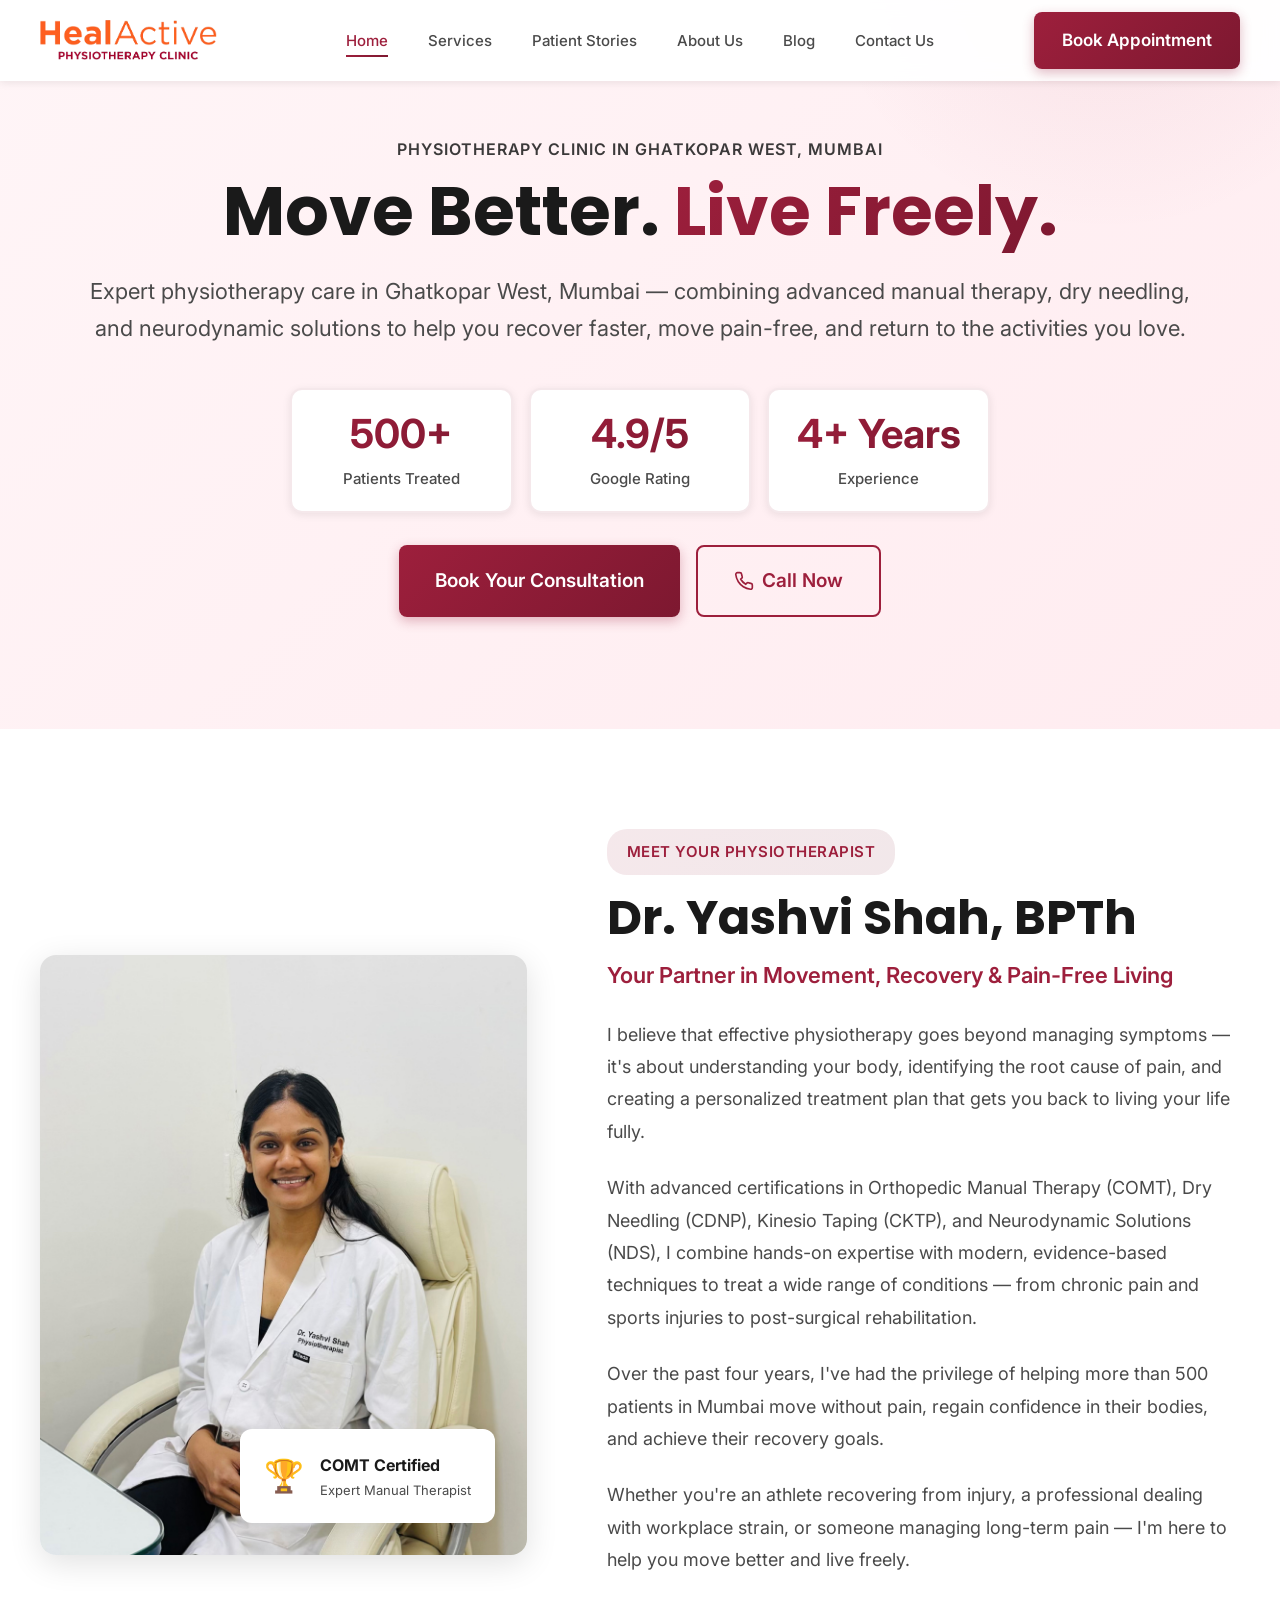
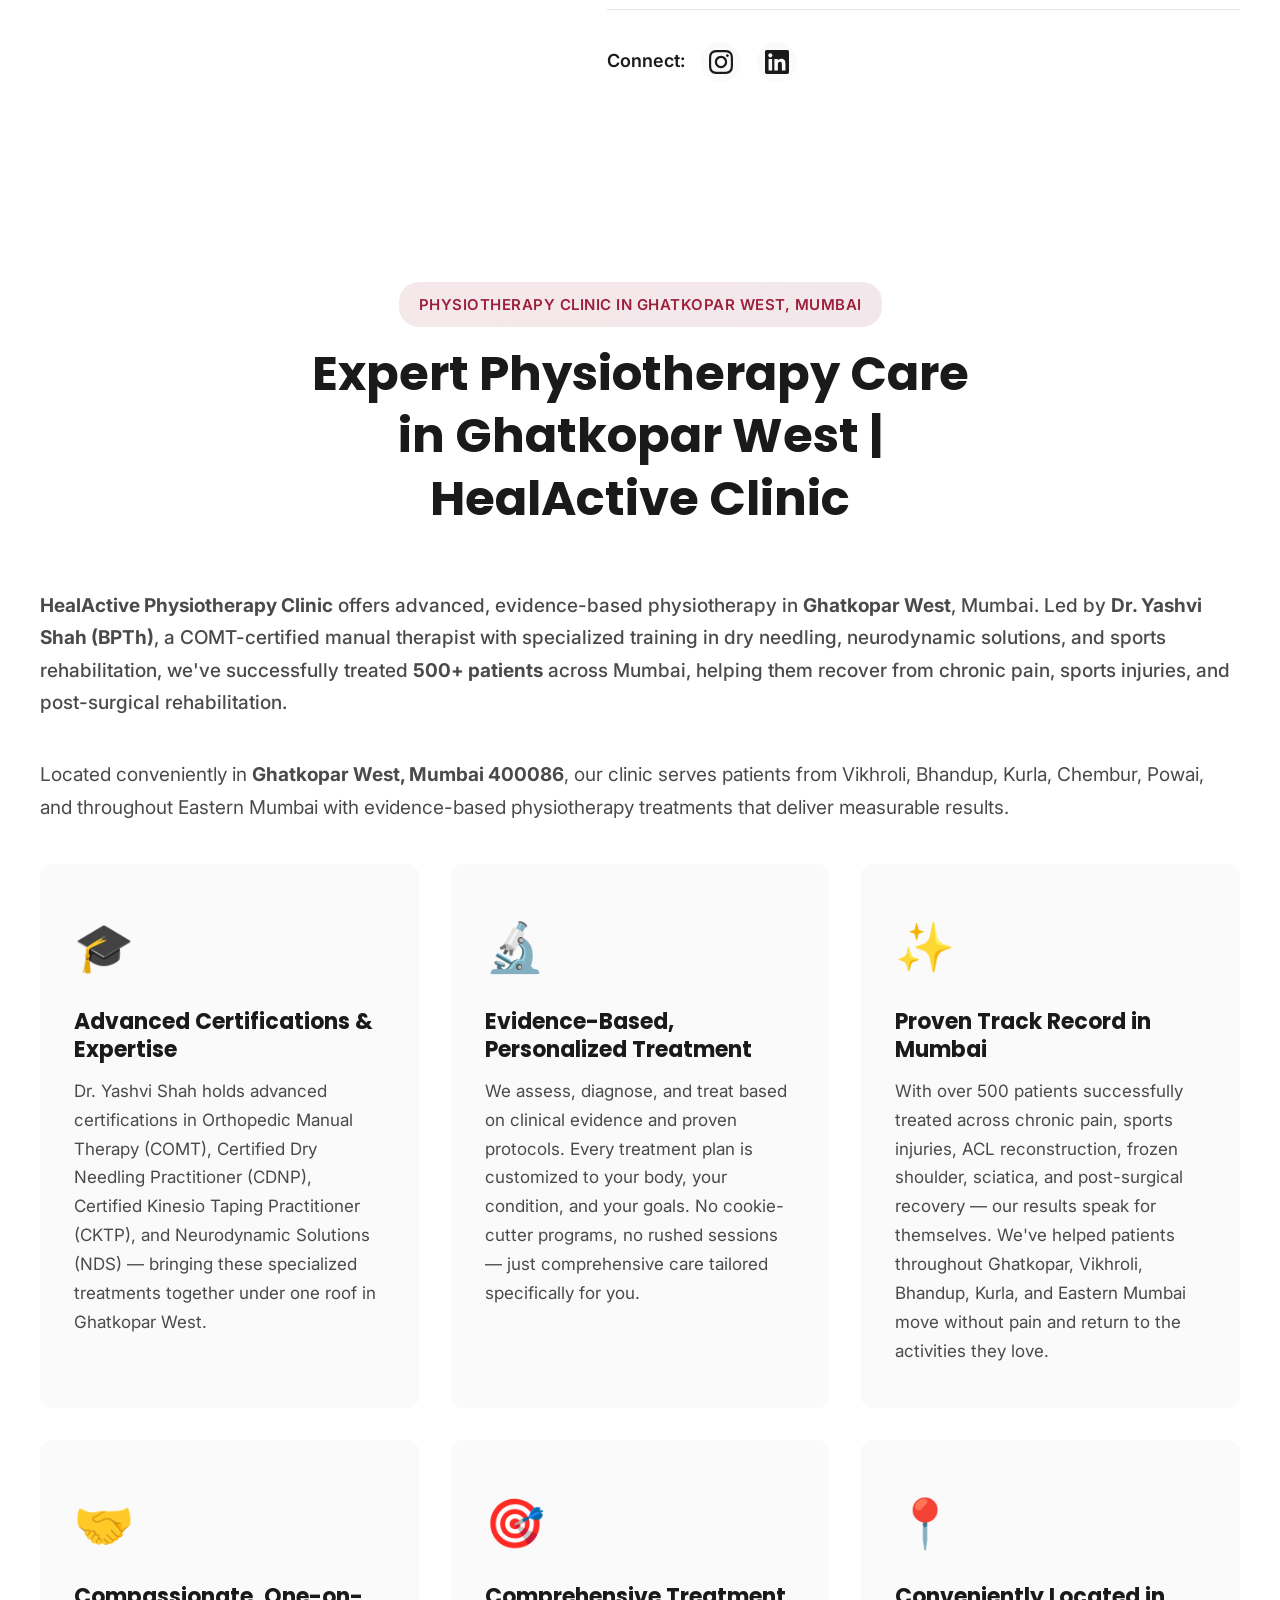
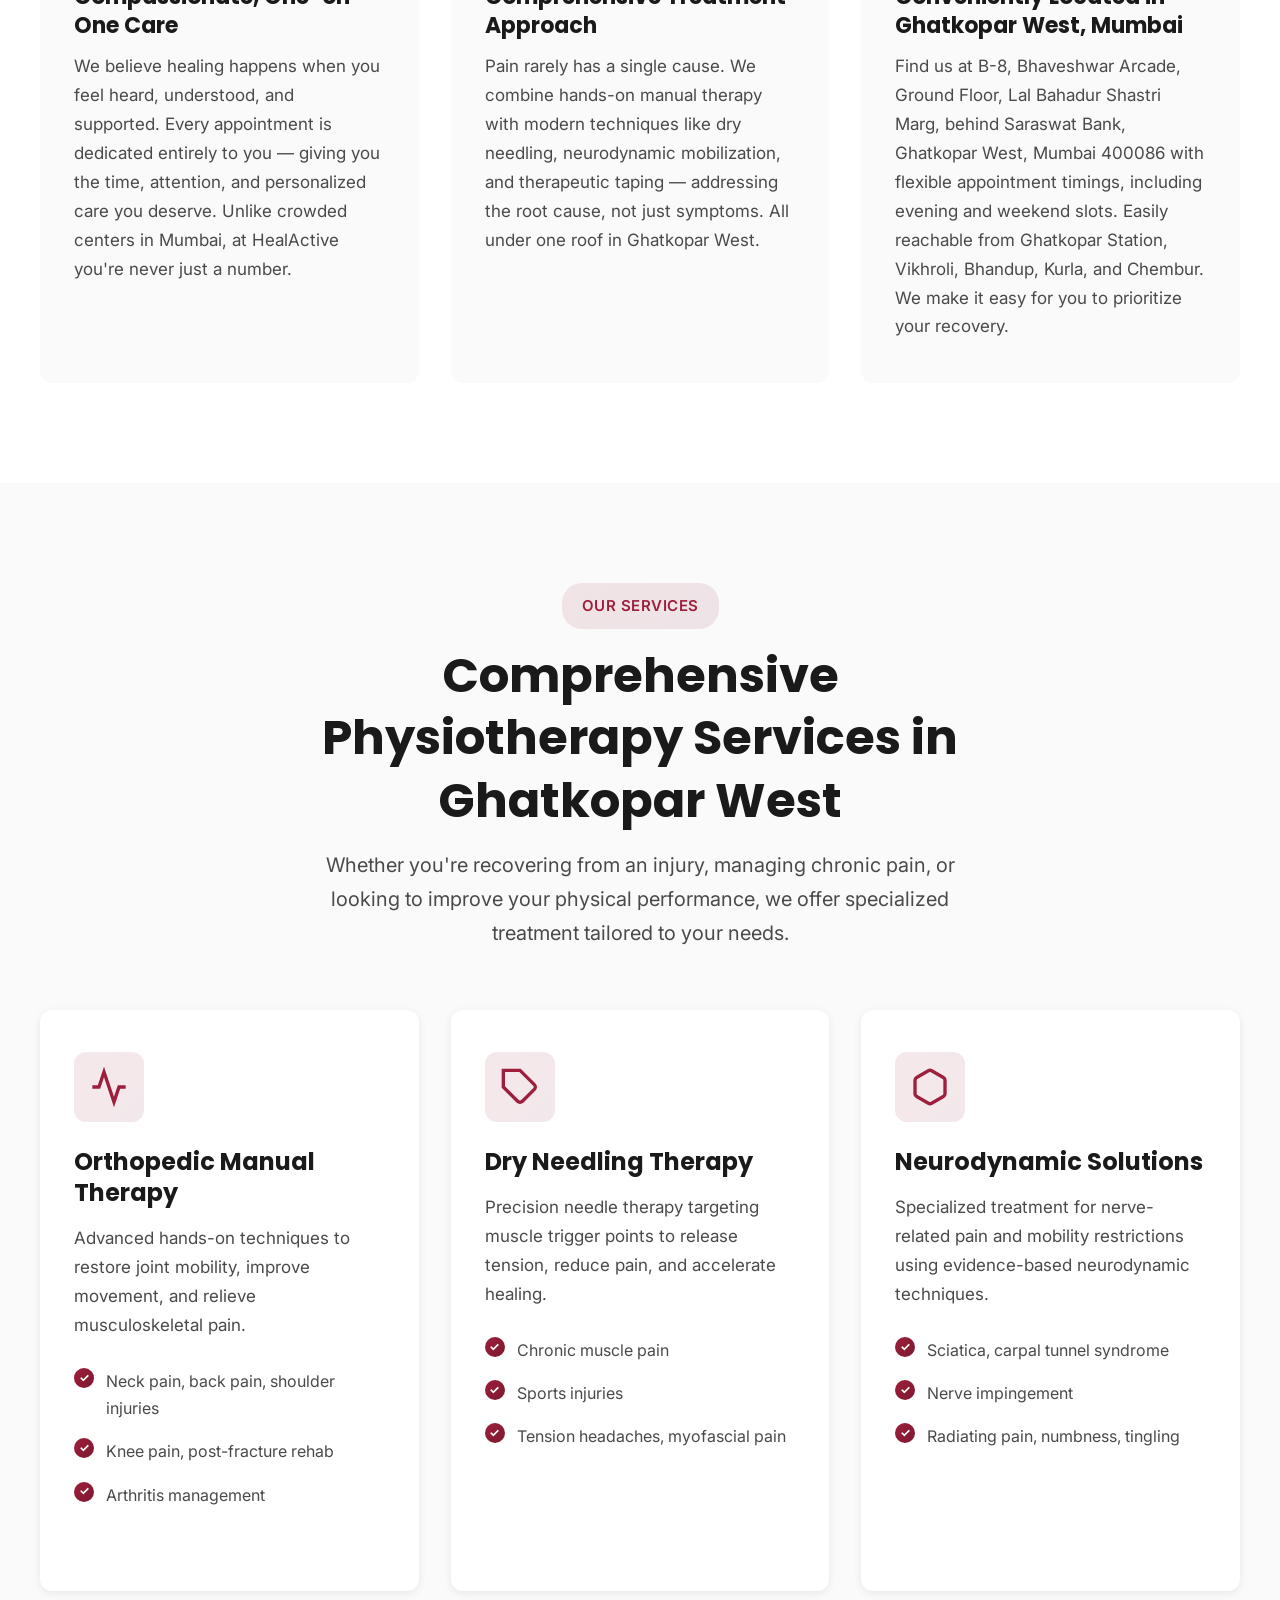
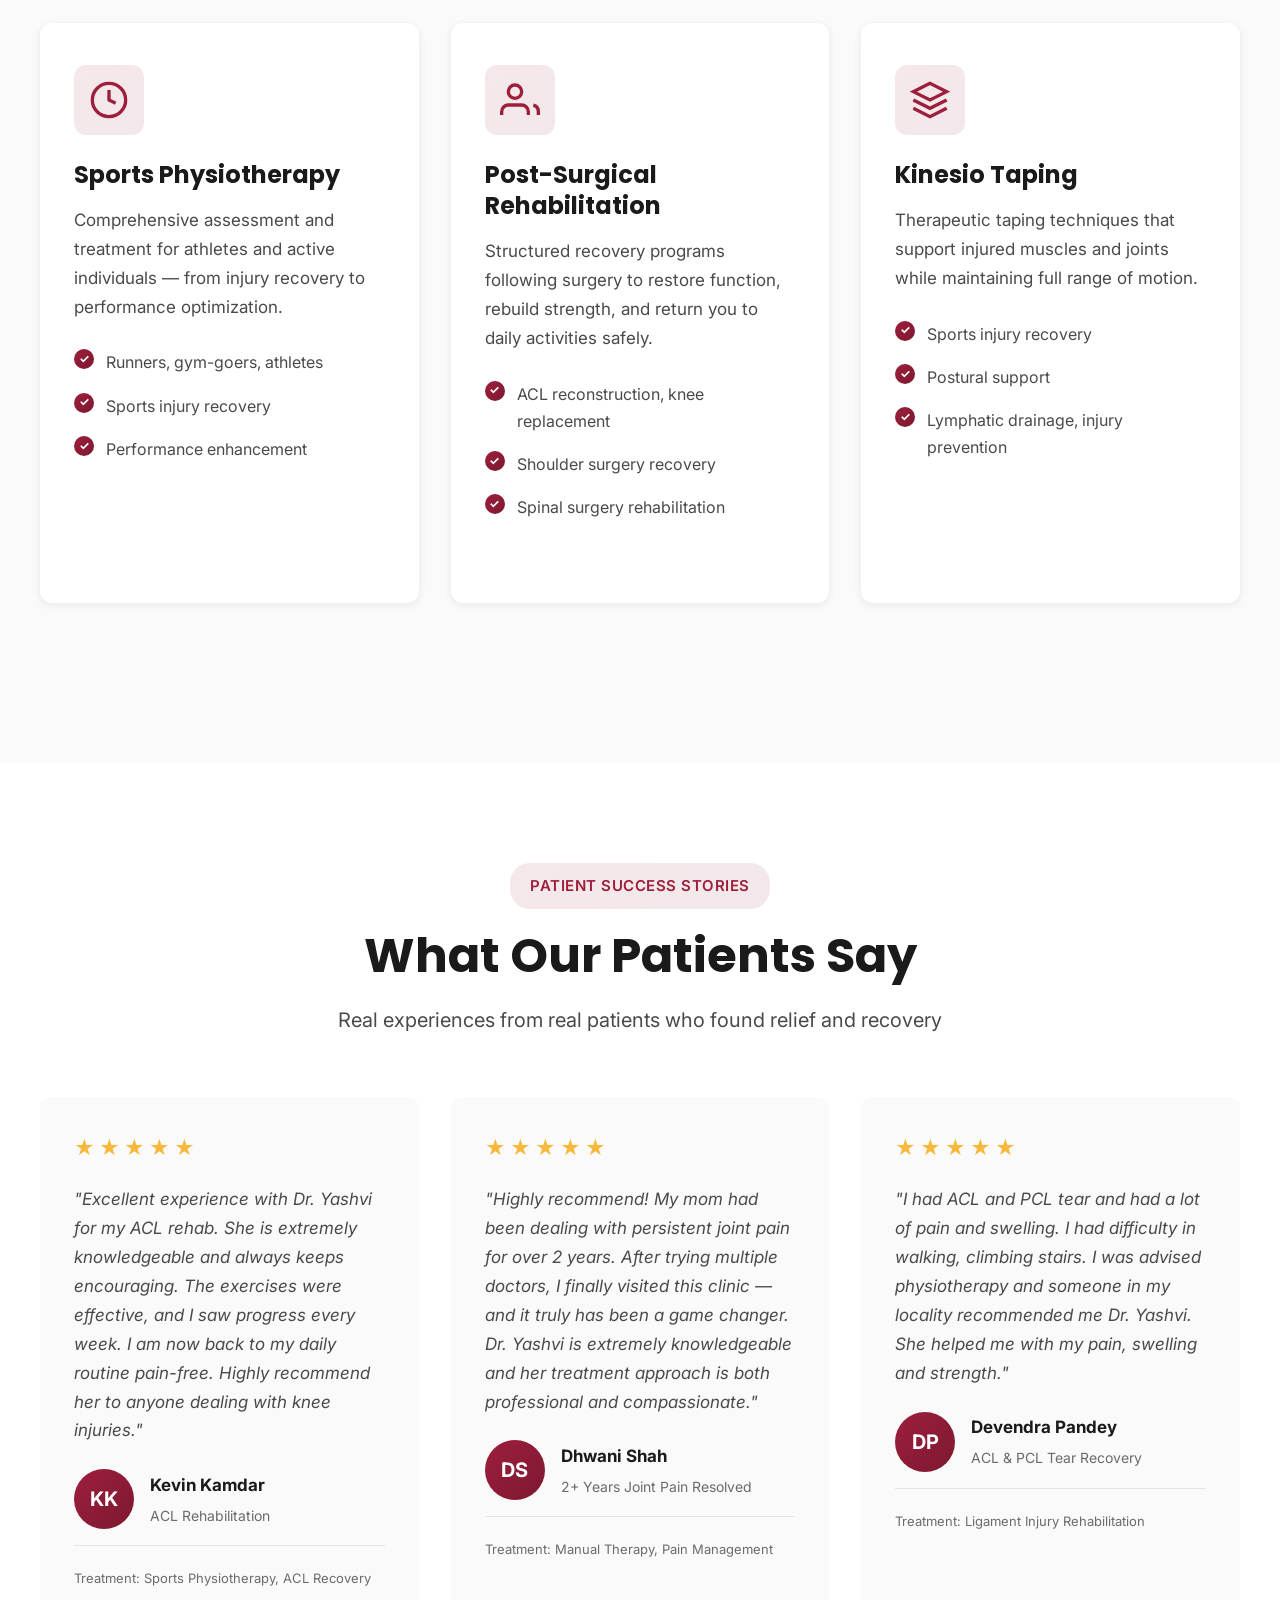
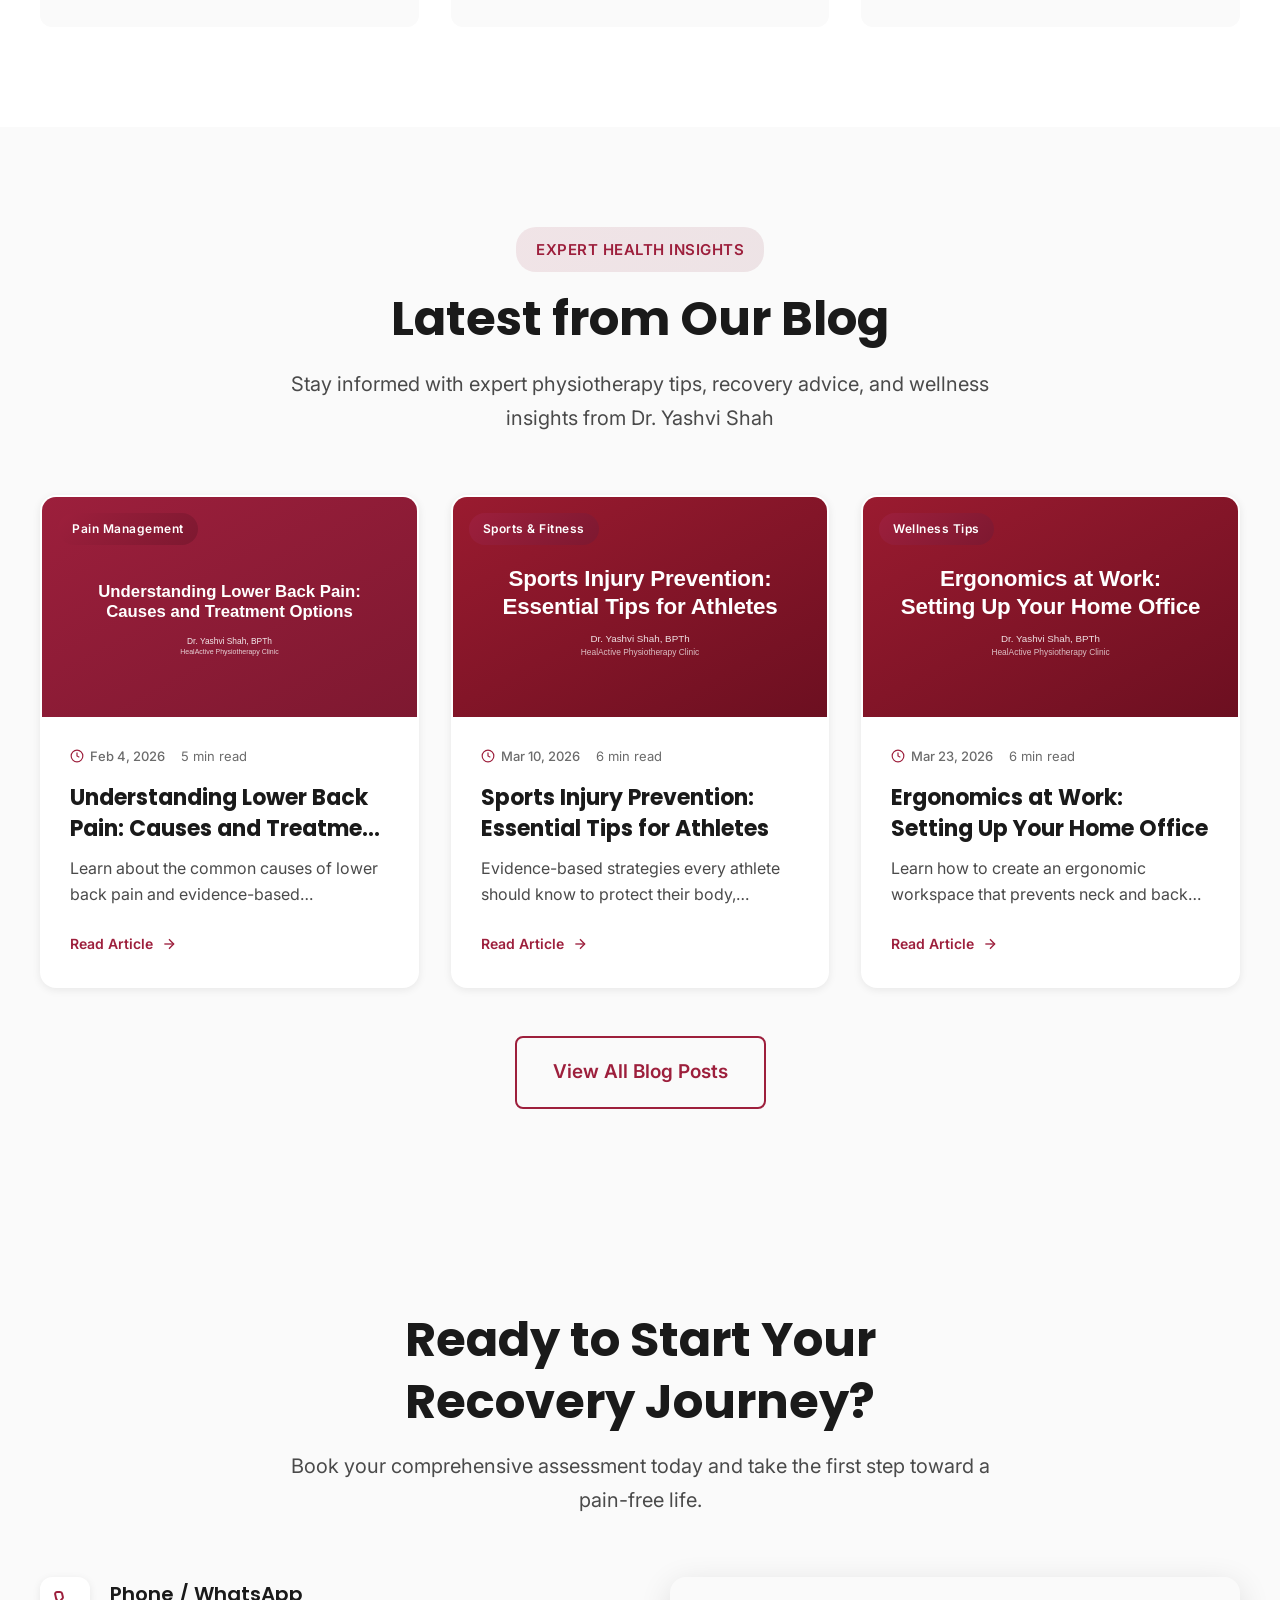
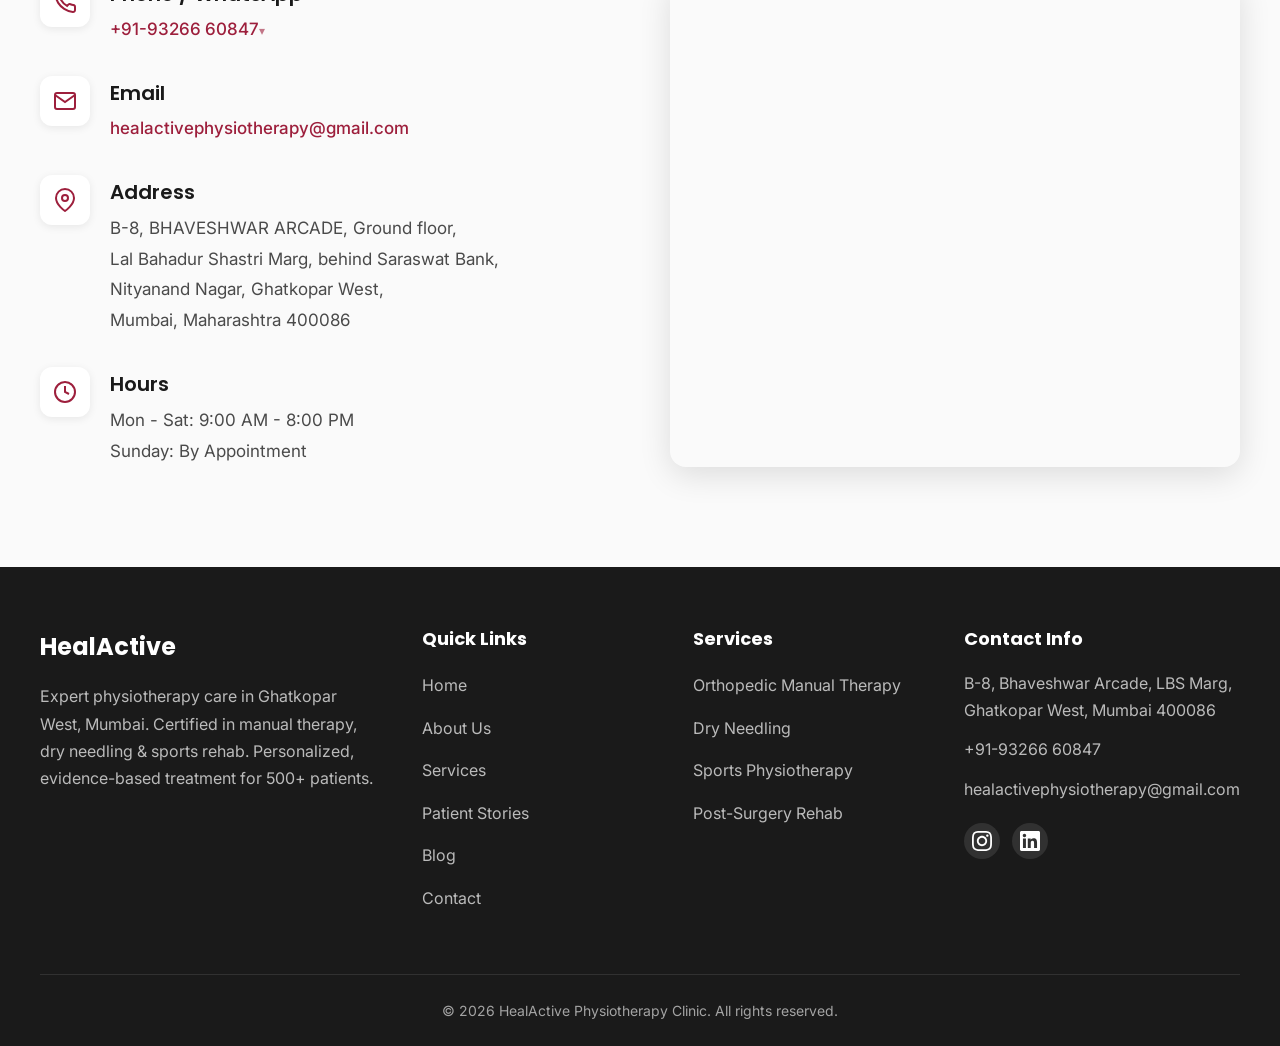
==== commit aa3aa5e3: "Major SEO changes" ====
--- a/index.html
+++ b/index.html
@@ -3,22 +3,124 @@
 <head>
     <meta charset="UTF-8">
     <meta name="viewport" content="width=device-width, initial-scale=1.0">
-    <title>HealActive Physiotherapy Clinic | Expert Care in Ghatkopar East, Mumbai</title>
-    <meta name="description" content="Advanced physiotherapy care in Ghatkopar East. COMT certified manual therapy, dry needling, sports rehab. Book your consultation today.">
+    <title>Physiotherapy Clinic in Ghatkopar West, Mumbai | HealActive</title>
+    <meta name="description" content="Physiotherapy clinic in Ghatkopar West, Mumbai. COMT-certified manual therapy, dry needling, sports and post-surgical rehab with Dr. Yashvi Shah.">
     <link rel="stylesheet" href="style.css">
     <link rel="icon" href="favicon.ico" type="image/x-icon">
     <link rel="preconnect" href="https://fonts.googleapis.com">
     <link rel="preconnect" href="https://fonts.gstatic.com" crossorigin>
     <link href="https://fonts.googleapis.com/css2?family=Inter:wght@300;400;500;600;700&family=Poppins:wght@600;700&display=swap" rel="stylesheet">
-        <!-- Google tag (gtag.js) -->
-<script async src="https://www.googletagmanager.com/gtag/js?id=G-JWW0J9REW7"></script>
-<script>
-  window.dataLayer = window.dataLayer || [];
-  function gtag(){dataLayer.push(arguments);}
-  gtag('js', new Date());
-
-  gtag('config', 'G-JWW0J9REW7');
-</script>
+    <link rel="canonical" href="https://healactive.in/">
+    <meta property="og:type" content="website">
+    <meta property="og:site_name" content="HealActive Physiotherapy Clinic">
+    <meta property="og:url" content="https://healactive.in/">
+    <meta property="og:title" content="Physiotherapy Clinic in Ghatkopar West, Mumbai | HealActive">
+    <meta property="og:description" content="Physiotherapy clinic in Ghatkopar West, Mumbai. COMT-certified manual therapy, dry needling, sports and post-surgical rehab with Dr. Yashvi Shah.">
+    <meta property="og:image" content="https://healactive.in/images/og-default.jpg">
+    <meta property="og:image:width" content="1200">
+    <meta property="og:image:height" content="630">
+    <meta property="og:locale" content="en_IN">
+    <meta name="twitter:card" content="summary_large_image">
+    <meta name="twitter:title" content="Physiotherapy Clinic in Ghatkopar West, Mumbai | HealActive">
+    <meta name="twitter:description" content="Physiotherapy clinic in Ghatkopar West, Mumbai. COMT-certified manual therapy, dry needling, sports and post-surgical rehab with Dr. Yashvi Shah.">
+    <meta name="twitter:image" content="https://healactive.in/images/og-default.jpg">
+    <script type="application/ld+json">
+    {
+      "@context": "https://schema.org",
+      "@graph": [
+        {
+          "@type": "Physiotherapy",
+          "@id": "https://healactive.in/#clinic",
+          "name": "HealActive Physiotherapy Clinic",
+          "url": "https://healactive.in/",
+          "logo": "https://healactive.in/healactivelogonobg.png",
+          "image": [
+            "https://healactive.in/doctor.jpeg",
+            "https://healactive.in/images/og-default.jpg"
+          ],
+          "description": "Physiotherapy clinic in Ghatkopar West, Mumbai offering orthopedic manual therapy, dry needling, neurodynamic solutions, sports physiotherapy and post-surgical rehabilitation.",
+          "telephone": "+91-9326660847",
+          "email": "healactivephysiotherapy@gmail.com",
+          "address": {
+            "@type": "PostalAddress",
+            "streetAddress": "B-8, Bhaveshwar Arcade, Ground Floor, Lal Bahadur Shastri Marg, behind Saraswat Bank, Nityanand Nagar, Ghatkopar West",
+            "addressLocality": "Mumbai",
+            "addressRegion": "Maharashtra",
+            "postalCode": "400086",
+            "addressCountry": "IN"
+          },
+          "geo": {
+            "@type": "GeoCoordinates",
+            "latitude": 19.090804,
+            "longitude": 72.906359
+          },
+          "hasMap": "https://maps.google.com/?cid=14408027390088886582",
+          "openingHoursSpecification": [
+            {
+              "@type": "OpeningHoursSpecification",
+              "dayOfWeek": [
+                "Monday",
+                "Tuesday",
+                "Wednesday",
+                "Thursday",
+                "Friday",
+                "Saturday"
+              ],
+              "opens": "09:00",
+              "closes": "20:00"
+            }
+          ],
+          "areaServed": [
+            "Ghatkopar",
+            "Vikhroli",
+            "Bhandup",
+            "Kurla",
+            "Chembur",
+            "Powai"
+          ],
+          "founder": {
+            "@type": "Person",
+            "@id": "https://healactive.in/about#yashvi-shah",
+            "name": "Yashvi Shah",
+            "honorificPrefix": "Dr.",
+            "jobTitle": "Physiotherapist",
+            "url": "https://healactive.in/about"
+          },
+          "sameAs": [
+            "https://instagram.com/healactive.physiotherapy",
+            "https://maps.google.com/?cid=14408027390088886582"
+          ]
+        },
+        {
+          "@type": "WebSite",
+          "@id": "https://healactive.in/#website",
+          "url": "https://healactive.in/",
+          "name": "HealActive Physiotherapy Clinic",
+          "publisher": {
+            "@id": "https://healactive.in/#clinic"
+          },
+          "inLanguage": "en-IN"
+        }
+      ]
+    }
+    </script>
+    <style>.hero-kicker{display:block;font-family:'Inter',sans-serif;font-size:1rem;font-weight:600;letter-spacing:.06em;text-transform:uppercase;margin-bottom:.75rem;opacity:.85}</style>
+    <!-- Google tag (gtag.js) -->
+    <script async src="https://www.googletagmanager.com/gtag/js?id=G-JWW0J9REW7"></script>
+    <script>
+      window.dataLayer = window.dataLayer || [];
+      function gtag(){dataLayer.push(arguments);}
+      gtag('js', new Date());
+      gtag('config', 'G-JWW0J9REW7');
+      // Count phone and WhatsApp taps as GA4 events (mark them as key events in GA4).
+      document.addEventListener('click', function (e) {
+        var a = e.target.closest ? e.target.closest('a[href]') : null;
+        if (!a) return;
+        var href = a.getAttribute('href') || '';
+        if (href.indexOf('tel:') === 0) gtag('event', 'phone_click', { link_url: href });
+        else if (href.indexOf('https://wa.me/') === 0) gtag('event', 'whatsapp_click', { link_url: href });
+      });
+    </script>
 </head>
 <body>
         <!-- Header -->
@@ -26,31 +128,31 @@
         <div class="container">
             <div class="header-content">
                 <div class="logo">
-                    <a href="index.html">
+                    <a href="/">
                         <img src="healactivelogonobg.png" alt="HealActive Physiotherapy Clinic" class="logo-img">
                     </a>
                 </div>
                 <nav class="nav" id="nav">
-                    <a href="index.html" class="nav-link active">Home</a>
+                    <a href="/" class="nav-link active">Home</a>
                     <div class="nav-dropdown">
-                        <a href="services.html" class="nav-link">Services</a>
+                        <a href="/services" class="nav-link">Services</a>
                         <div class="dropdown-content">
-                            <a href="services.html#sports">Sports Physiotherapy</a>
-                            <a href="services.html#orthopedic">Orthopedic Manual Therapy</a>
-                            <a href="services.html#surgical">Post-Surgical Recovery</a>
-                            <a href="services.html#dry-needling">Dry Needling Therapy</a>
-                            <a href="services.html#neurodynamic">Neurodynamic Solutions</a>
-                            <a href="services.html#womens-health">Women's Health Program</a>
-                            <a href="services.html#ergonomics">Ergonomic & Posture Correction</a>
-                            <a href="services.html#senior-citizens">Senior Citizens Program</a>
-                        </div>
-                    </div>
-                    <a href="testimonials.html" class="nav-link">Patient Stories</a>
-                    <a href="about.html" class="nav-link">About Us</a>
-                    <a href="blog.html" class="nav-link">Blog</a>
-                    <a href="contactus.html" class="nav-link">Contact Us</a>
+                            <a href="/services#sports">Sports Physiotherapy</a>
+                            <a href="/services#orthopedic">Orthopedic Manual Therapy</a>
+                            <a href="/services#surgical">Post-Surgical Recovery</a>
+                            <a href="/services#dry-needling">Dry Needling Therapy</a>
+                            <a href="/services#neurodynamic">Neurodynamic Solutions</a>
+                            <a href="/services#womens-health">Women's Health Program</a>
+                            <a href="/services#ergonomics">Ergonomic & Posture Correction</a>
+                            <a href="/services#senior-citizens">Senior Citizens Program</a>
+                        </div>
+                    </div>
+                    <a href="/testimonials" class="nav-link">Patient Stories</a>
+                    <a href="/about" class="nav-link">About Us</a>
+                    <a href="/blog" class="nav-link">Blog</a>
+                    <a href="/contactus" class="nav-link">Contact Us</a>
                 </nav>
-                <a href="contactus.html" class="btn btn-primary btn-header">Book Appointment</a>
+                <a href="/contactus" class="btn btn-primary btn-header">Book Appointment</a>
                 <button class="mobile-toggle" id="mobile-toggle" aria-label="Toggle menu">
                     <span></span>
                     <span></span>
@@ -65,7 +167,7 @@
         <div class="container">
             <div class="hero-content">
                 <div class="hero-text">
-                    <h1 class="hero-title">Move Better. <span class="gradient-text">Live Freely.</span></h1>
+                    <h1 class="hero-title"><span class="hero-kicker">Physiotherapy Clinic in Ghatkopar West, Mumbai</span>Move Better. <span class="gradient-text">Live Freely.</span></h1>
                     <p class="hero-subtitle">Expert physiotherapy care in Ghatkopar West, Mumbai — combining advanced manual therapy, dry needling, and neurodynamic solutions to help you recover faster, move pain-free, and return to the activities you love.</p>
                     
                     <!-- Stats Cards -->
@@ -76,16 +178,16 @@
                         </div>
                         <div class="stat-card">
                             <div class="stat-value">4.9/5</div>
-                            <div class="stat-label">Patient Rating</div>
+                            <div class="stat-label">Google Rating</div>
                         </div>
                         <div class="stat-card">
-                            <div class="stat-value">3+ Years</div>
+                            <div class="stat-value">4+ Years</div>
                             <div class="stat-label">Experience</div>
                         </div>
                     </div>
 
                     <div class="hero-cta">
-                        <a href="contactus.html" class="btn btn-primary btn-lg">Book Your Consultation</a>
+                        <a href="/contactus" class="btn btn-primary btn-lg">Book Your Consultation</a>
                         <a href="tel:+919326660847" class="btn btn-outline btn-lg">
                             <svg width="20" height="20" viewBox="0 0 24 24" fill="none" stroke="currentColor" stroke-width="2">
                                 <path d="M22 16.92v3a2 2 0 0 1-2.18 2 19.79 19.79 0 0 1-8.63-3.07 19.5 19.5 0 0 1-6-6 19.79 19.79 0 0 1-3.07-8.67A2 2 0 0 1 4.11 2h3a2 2 0 0 1 2 1.72 12.84 12.84 0 0 0 .7 2.81 2 2 0 0 1-.45 2.11L8.09 9.91a16 16 0 0 0 6 6l1.27-1.27a2 2 0 0 1 2.11-.45 12.84 12.84 0 0 0 2.81.7A2 2 0 0 1 22 16.92z"></path>
@@ -123,7 +225,7 @@
                     
                     <p class="doctor-intro">With advanced certifications in Orthopedic Manual Therapy (COMT), Dry Needling (CDNP), Kinesio Taping (CKTP), and Neurodynamic Solutions (NDS), I combine hands-on expertise with modern, evidence-based techniques to treat a wide range of conditions — from chronic pain and sports injuries to post-surgical rehabilitation.</p>
                     
-                    <p class="doctor-intro">Over the past three years, I've had the privilege of helping more than 500 patients in Mumbai move without pain, regain confidence in their bodies, and achieve their recovery goals.</p>
+                    <p class="doctor-intro">Over the past four years, I've had the privilege of helping more than 500 patients in Mumbai move without pain, regain confidence in their bodies, and achieve their recovery goals.</p>
                     
                     <p class="doctor-intro">Whether you're an athlete recovering from injury, a professional dealing with workplace strain, or someone managing long-term pain — I'm here to help you move better and live freely.</p>
 
@@ -149,12 +251,12 @@
     <section class="about" id="about">
         <div class="container">
             <div class="section-header">
-                <span class="section-label">Best Physiotherapy Clinic in Ghatkopar West, Mumbai</span>
+                <span class="section-label">Physiotherapy Clinic in Ghatkopar West, Mumbai</span>
                 <h2 class="section-title">Expert Physiotherapy Care in Ghatkopar West | HealActive Clinic</h2>
             </div>
             <div class="about-content">
                 <div class="about-text">
-                    <p class="about-intro"><strong>HealActive Physiotherapy Clinic</strong> is Mumbai's trusted destination for advanced physiotherapy treatment in <strong>Ghatkopar West</strong>. Led by <strong>Dr. Yashvi Shah (BPTh)</strong>, a COMT-certified manual therapist with specialized training in dry needling, neurodynamic solutions, and sports rehabilitation, we've successfully treated <strong>500+ patients</strong> across Mumbai, helping them recover from chronic pain, sports injuries, and post-surgical rehabilitation.</p>
+                    <p class="about-intro"><strong>HealActive Physiotherapy Clinic</strong> offers advanced, evidence-based physiotherapy in <strong>Ghatkopar West</strong>, Mumbai. Led by <strong>Dr. Yashvi Shah (BPTh)</strong>, a COMT-certified manual therapist with specialized training in dry needling, neurodynamic solutions, and sports rehabilitation, we've successfully treated <strong>500+ patients</strong> across Mumbai, helping them recover from chronic pain, sports injuries, and post-surgical rehabilitation.</p>
                     
                     <p>Located conveniently in <strong>Ghatkopar West, Mumbai 400086</strong>, our clinic serves patients from Vikhroli, Bhandup, Kurla, Chembur, Powai, and throughout Eastern Mumbai with evidence-based physiotherapy treatments that deliver measurable results.</p>
                     
@@ -162,13 +264,13 @@
                         <div class="feature-card">
                             <div class="feature-icon">🎓</div>
                             <h3>Advanced Certifications & Expertise</h3>
-                            <p>Dr. Yashvi Shah holds advanced certifications in Orthopedic Manual Therapy (COMT), Certified Dry Needling Practitioner (CDNP), Certified Kinesio Taping Practitioner (CKTP), and Neurodynamic Solutions (NDS) — bringing together Mumbai's most comprehensive range of specialized physiotherapy treatments under one roof in Ghatkopar West.</p>
+                            <p>Dr. Yashvi Shah holds advanced certifications in Orthopedic Manual Therapy (COMT), Certified Dry Needling Practitioner (CDNP), Certified Kinesio Taping Practitioner (CKTP), and Neurodynamic Solutions (NDS) — bringing these specialized treatments together under one roof in Ghatkopar West.</p>
                         </div>
                         
                         <div class="feature-card">
                             <div class="feature-icon">🔬</div>
                             <h3>Evidence-Based, Personalized Treatment</h3>
-                            <p>We assess, diagnose, and treat based on clinical evidence and proven protocols. Every treatment plan is customized to your body, your condition, and your goals. No cookie-cutter programs, no rushed sessions — just comprehensive care tailored specifically for you in Mumbai's most patient-focused physiotherapy clinic.</p>
+                            <p>We assess, diagnose, and treat based on clinical evidence and proven protocols. Every treatment plan is customized to your body, your condition, and your goals. No cookie-cutter programs, no rushed sessions — just comprehensive care tailored specifically for you.</p>
                         </div>
                         
                         <div class="feature-card">
@@ -186,13 +288,13 @@
                         <div class="feature-card">
                             <div class="feature-icon">🎯</div>
                             <h3>Comprehensive Treatment Approach</h3>
-                            <p>Pain rarely has a single cause. We combine hands-on manual therapy with modern techniques like dry needling, neurodynamic mobilization, and therapeutic taping — addressing the root cause, not just symptoms. Ghatkopar West's most complete physiotherapy service under one roof.</p>
+                            <p>Pain rarely has a single cause. We combine hands-on manual therapy with modern techniques like dry needling, neurodynamic mobilization, and therapeutic taping — addressing the root cause, not just symptoms. All under one roof in Ghatkopar West.</p>
                         </div>
                         
                         <div class="feature-card">
                             <div class="feature-icon">📍</div>
                             <h3>Conveniently Located in Ghatkopar West, Mumbai</h3>
-                            <p>Accessible location at B-8, BHAVESHWAR ARCADE, Lal Bahadur Shastri Marg, Ghatkopar West, Mumbai 400086 with flexible appointment timings, including evening and weekend slots. Easily reachable from Ghatkopar Station, Vikhroli, Bhandup, Kurla, and Chembur. We make it easy for you to prioritize your recovery.</p>
+                            <p>Find us at B-8, Bhaveshwar Arcade, Ground Floor, Lal Bahadur Shastri Marg, behind Saraswat Bank, Ghatkopar West, Mumbai 400086 with flexible appointment timings, including evening and weekend slots. Easily reachable from Ghatkopar Station, Vikhroli, Bhandup, Kurla, and Chembur. We make it easy for you to prioritize your recovery.</p>
                         </div>
                     </div>
                 </div>
@@ -554,9 +656,9 @@
                 
                 <!-- Blog Post 1 -->
                 <article class="homepage-blog-card reveal-on-scroll">
-                    <a href="blogs/understanding-lower-back-pain.html" class="homepage-blog-link">
+                    <a href="/blogs/understanding-lower-back-pain" class="homepage-blog-link">
                         <div class="homepage-blog-image">
-                            <img src="images/blog-lower-back-pain.svg" alt="Understanding Lower Back Pain">
+                            <img src="images/blog-lower-back-pain.svg" alt="Understanding Lower Back Pain" loading="lazy">
                             <div class="blog-category-tag">Pain Management</div>
                         </div>
                         <div class="homepage-blog-content">
@@ -585,9 +687,9 @@
 
                 <!-- Blog Post 2 - Sports Injury Prevention -->
                 <article class="homepage-blog-card reveal-on-scroll">
-                    <a href="blogs/sports-injury-prevention.html" class="homepage-blog-link">
+                    <a href="/blogs/sports-injury-prevention" class="homepage-blog-link">
                         <div class="homepage-blog-image">
-                            <img src="images/blog-sports-injury.svg" alt="Sports Injury Prevention: Essential Tips for Athletes">
+                            <img src="images/blog-sports-injury.svg" alt="Sports Injury Prevention: Essential Tips for Athletes" loading="lazy">
                             <div class="blog-category-tag">Sports & Fitness</div>
                         </div>
                         <div class="homepage-blog-content">
@@ -616,9 +718,9 @@
 
                 <!-- Blog Post 3 - Ergonomics -->
                 <article class="homepage-blog-card reveal-on-scroll">
-                    <a href="blogs/ergonomics-home-office.html" class="homepage-blog-link">
+                    <a href="/blogs/ergonomics-home-office" class="homepage-blog-link">
                         <div class="homepage-blog-image">
-                            <img src="images/blog-ergonomics.svg" alt="Ergonomics at Work: Setting Up Your Home Office">
+                            <img src="images/blog-ergonomics.svg" alt="Ergonomics at Work: Setting Up Your Home Office" loading="lazy">
                             <div class="blog-category-tag">Wellness Tips</div>
                         </div>
                         <div class="homepage-blog-content">
@@ -647,7 +749,7 @@
 
             </div>
             <div class="homepage-blog-footer">
-                <a href="blog.html" class="btn btn-outline btn-lg">View All Blog Posts</a>
+                <a href="/blog" class="btn btn-outline btn-lg">View All Blog Posts</a>
             </div>
         </div>
     </section>
@@ -682,7 +784,7 @@
                         </div>
                         <div class="contact-item-content">
                             <h3>Email</h3>
-                            <a href="/cdn-cgi/l/email-protection#2c44494d404d4f58455a495c44555f45435844495e4d5c556c4b414d4540024f4341"><span class="__cf_email__" data-cfemail="9df5f8fcf1fcfee9f4ebf8edf5e4eef4f2e9f5f8effcede4ddfaf0fcf4f1b3fef2f0">[email&#160;protected]</span></a>
+                            <a href="mailto:healactivephysiotherapy@gmail.com">healactivephysiotherapy@gmail.com</a>
                         </div>
                     </div>
 
@@ -735,29 +837,29 @@
                                 <div class="footer-col">
                     <h4>Quick Links</h4>
                     <ul class="footer-links">
-                        <li><a href="index.html">Home</a></li>
-                        <li><a href="about.html">About Us</a></li>
-                        <li><a href="services.html">Services</a></li>
-                        <li><a href="testimonials.html">Patient Stories</a></li>
-                        <li><a href="blog.html">Blog</a></li>
-                        <li><a href="contactus.html">Contact</a></li>
+                        <li><a href="/">Home</a></li>
+                        <li><a href="/about">About Us</a></li>
+                        <li><a href="/services">Services</a></li>
+                        <li><a href="/testimonials">Patient Stories</a></li>
+                        <li><a href="/blog">Blog</a></li>
+                        <li><a href="/contactus">Contact</a></li>
                     </ul>
                 </div>
                 <div class="footer-col">
                     <h4>Services</h4>
                     <ul class="footer-links">
-                        <li><a href="services.html">Orthopedic Manual Therapy</a></li>
-                        <li><a href="services.html">Dry Needling</a></li>
-                        <li><a href="services.html">Sports Physiotherapy</a></li>
-                        <li><a href="services.html">Post-Surgery Rehab</a></li>
+                        <li><a href="/services#orthopedic">Orthopedic Manual Therapy</a></li>
+                        <li><a href="/services#dry-needling">Dry Needling</a></li>
+                        <li><a href="/services#sports">Sports Physiotherapy</a></li>
+                        <li><a href="/services#surgical">Post-Surgery Rehab</a></li>
                     </ul>
                 </div>
                 <div class="footer-col">
                     <h4>Contact Info</h4>
                     <ul class="footer-contact">
-                        <li>Ghatkopar West, Mumbai</li>
+                        <li><a href="https://maps.google.com/?cid=14408027390088886582" target="_blank" rel="noopener">B-8, Bhaveshwar Arcade, LBS Marg, Ghatkopar West, Mumbai 400086</a></li>
                         <li><a href="tel:+919326660847">+91-93266 60847</a></li>
-                        <li><a href="/cdn-cgi/l/email-protection#38505d5954595b4c514e5d4850414b51574c505d4a594841785f55595154165b5755"><span class="__cf_email__" data-cfemail="dfb7babeb3bebcabb6a9baafb7a6acb6b0abb7baadbeafa69fb8b2beb6b3f1bcb0b2">[email&#160;protected]</span></a></li>
+                        <li><a href="mailto:healactivephysiotherapy@gmail.com">healactivephysiotherapy@gmail.com</a></li>
                     </ul>
                     <div class="footer-social">
                         <a href="https://instagram.com/healactive.physiotherapy" target="_blank" rel="noopener" aria-label="Instagram">
@@ -775,7 +877,6 @@
             </div>
             <div class="footer-bottom">
                 <p>&copy; 2026 HealActive Physiotherapy Clinic. All rights reserved.</p>
-                <p class="footer-seo">Best Physiotherapy Clinic in Ghatkopar West, Mumbai | COMT Certified Manual Therapy | Dry Needling | Sports Rehab | Post-Surgery Recovery | Serving Vikhroli, Bhandup, Kurla, Chembur, Powai</p>
             </div>
         </div>
     </footer>
